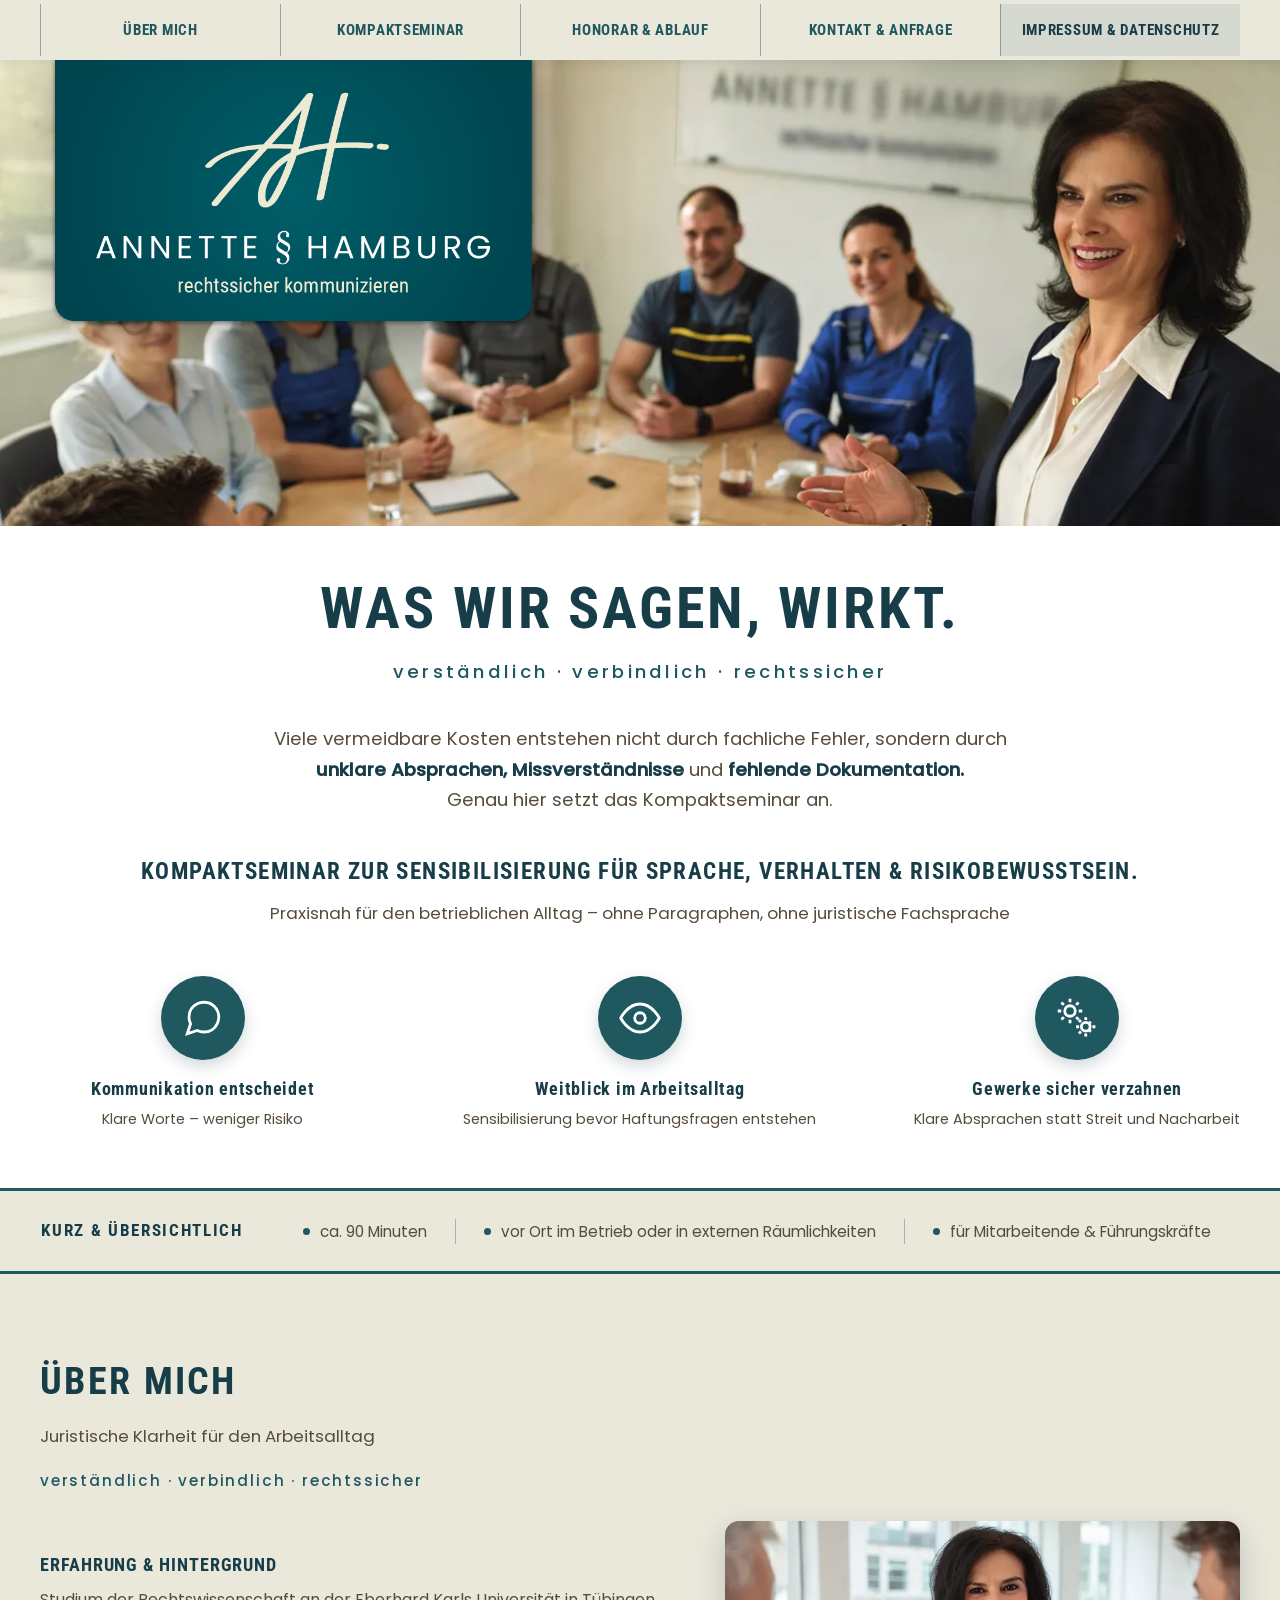
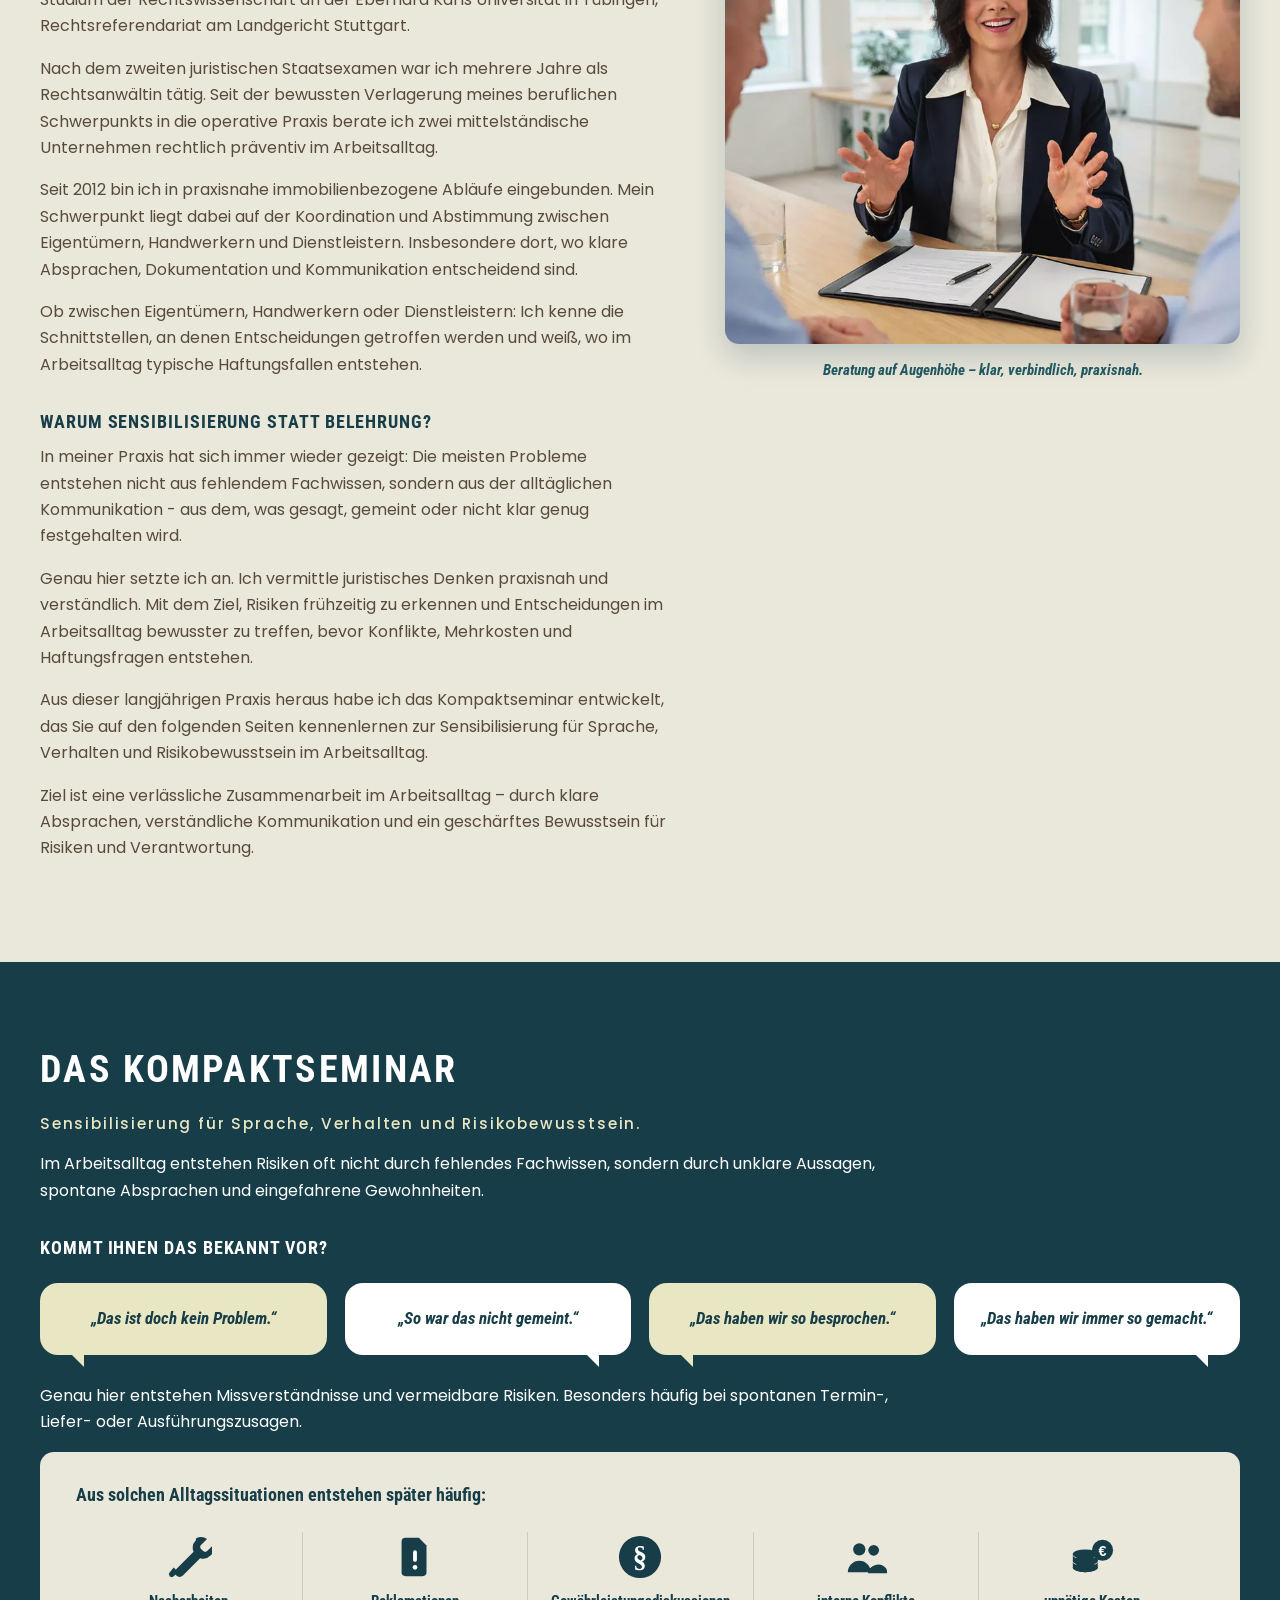
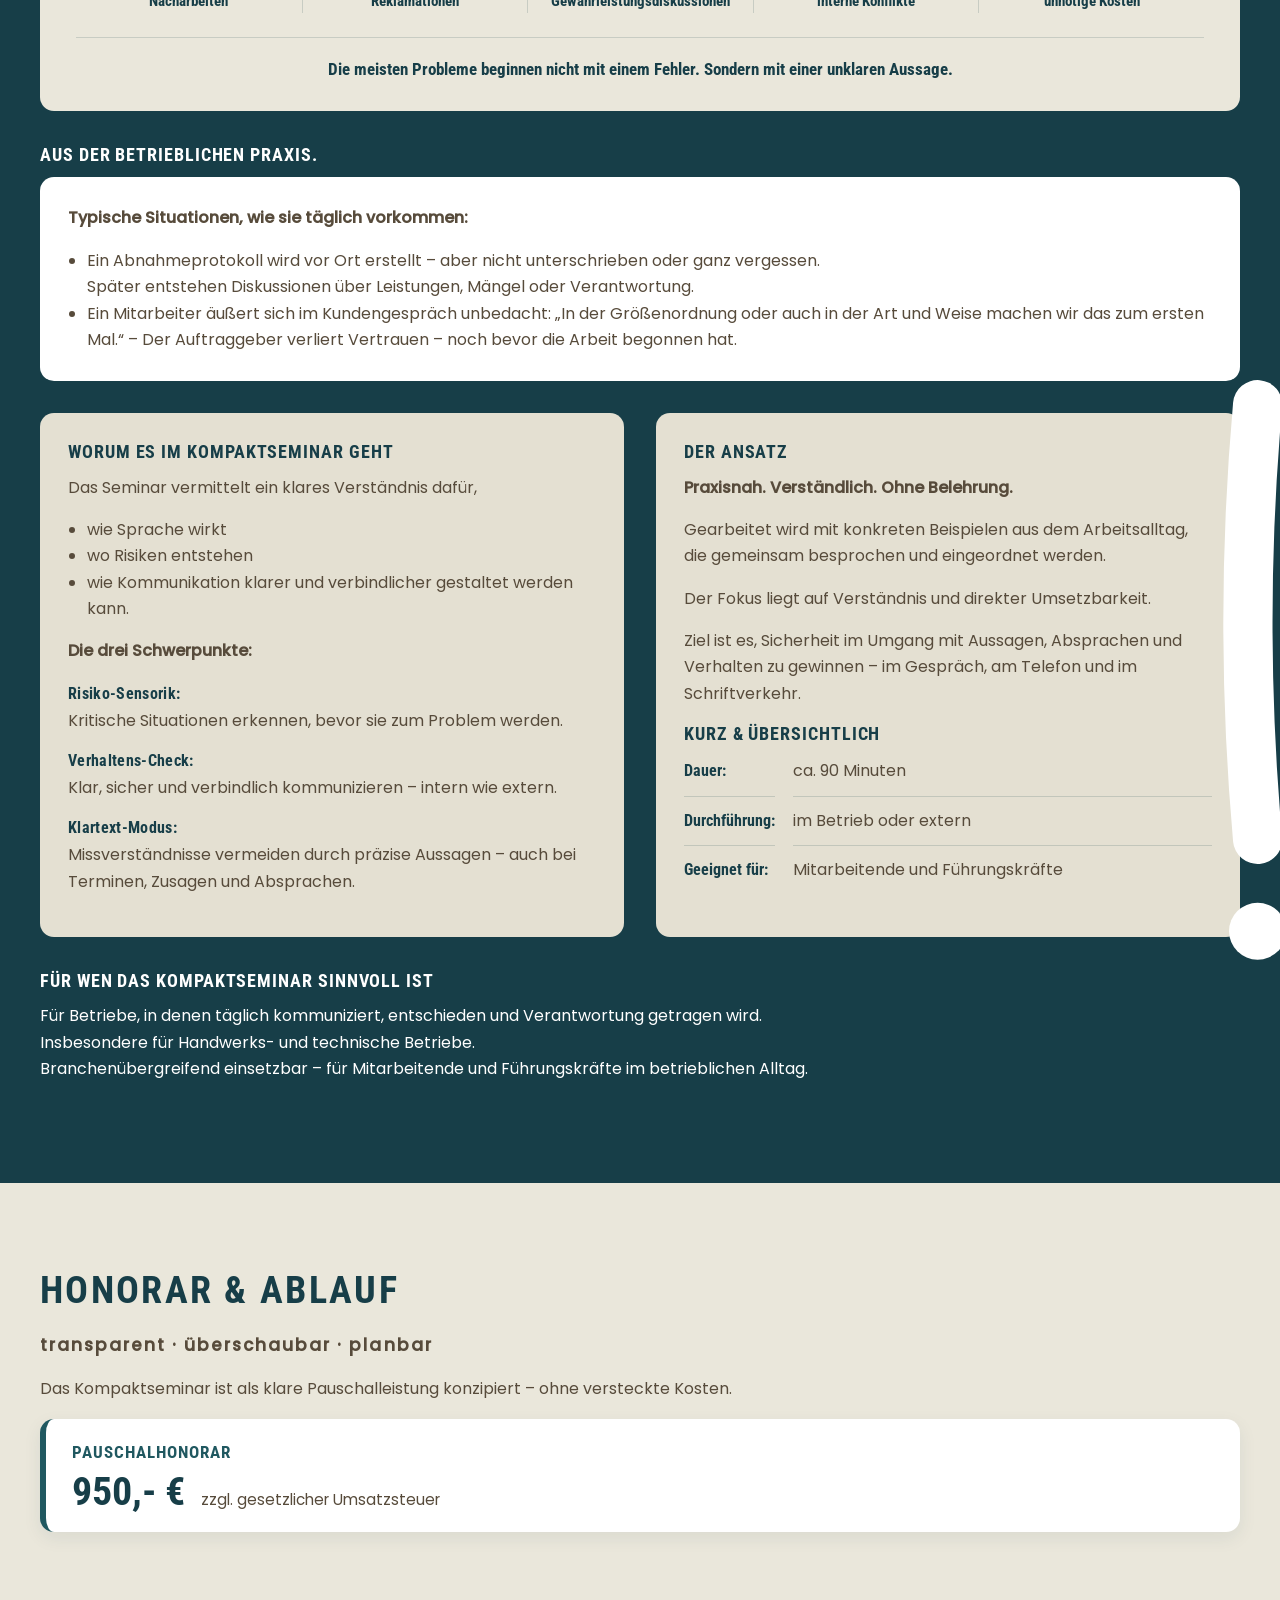
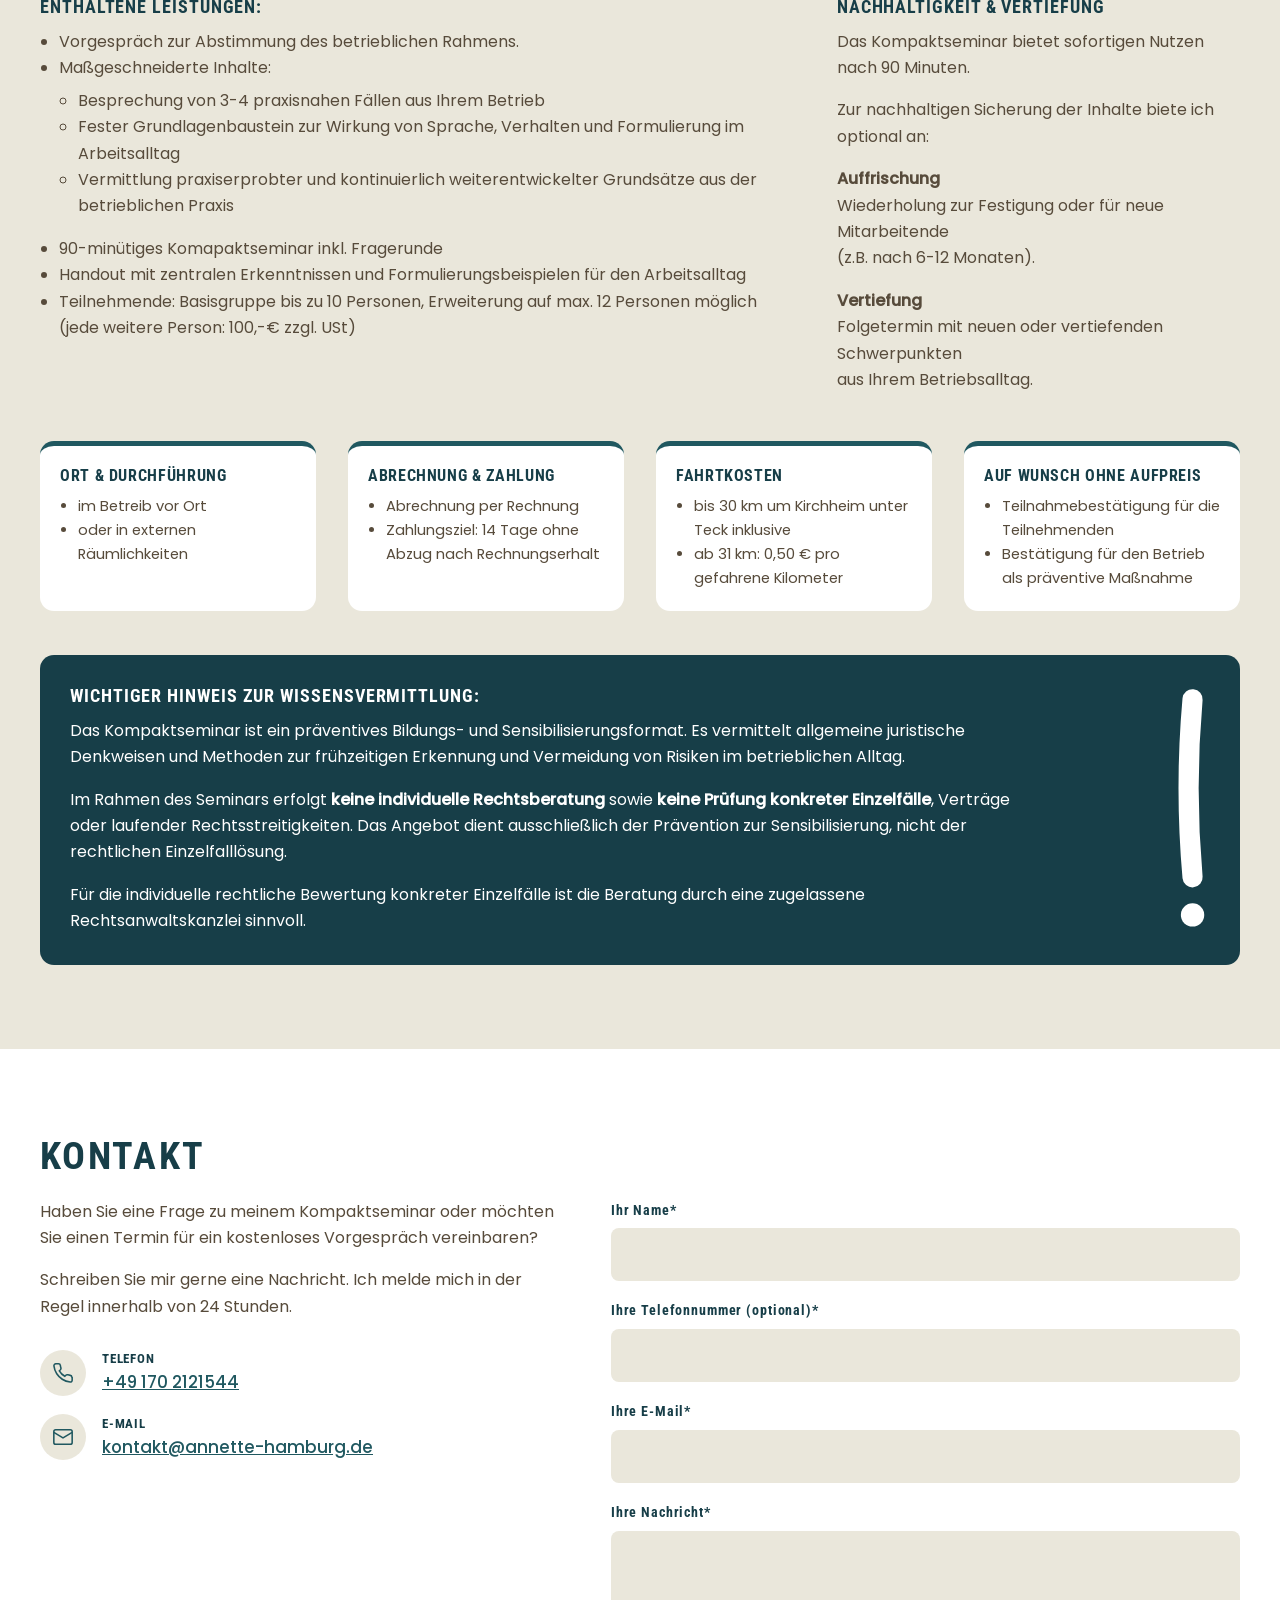
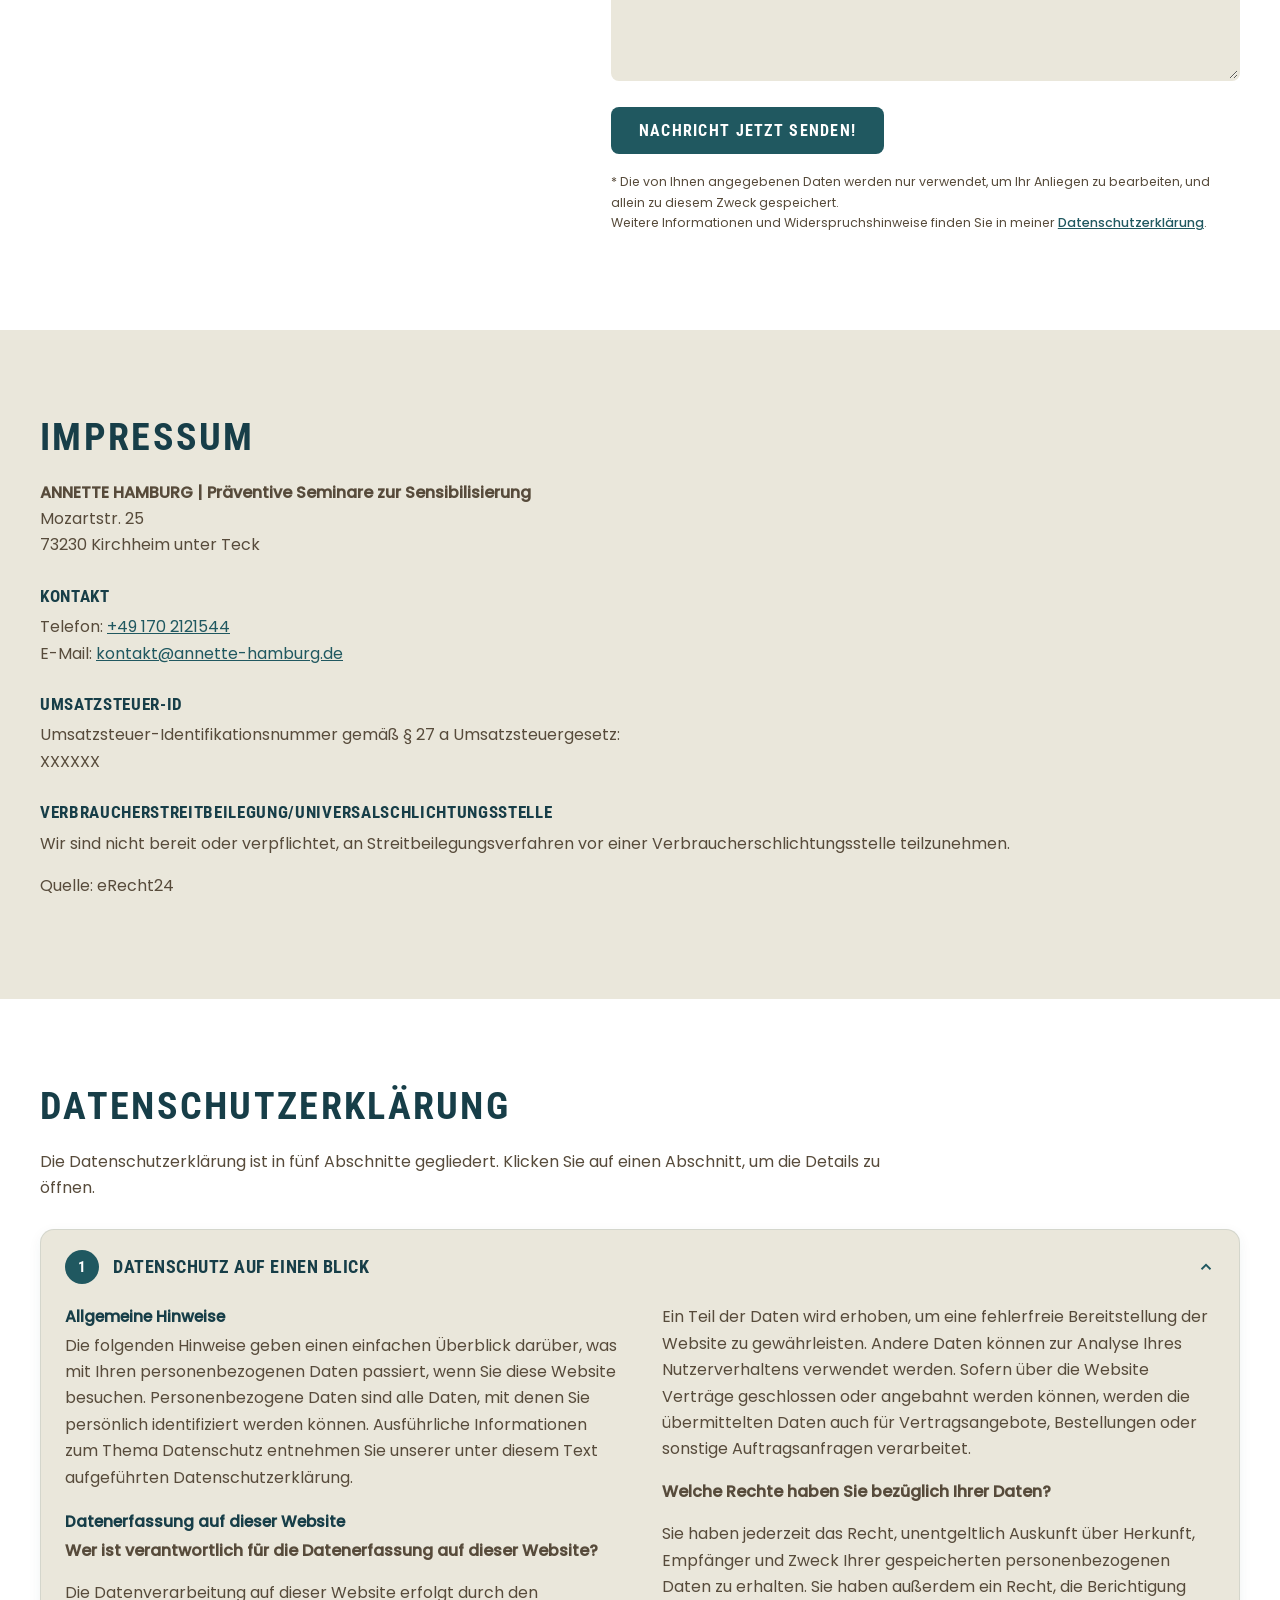
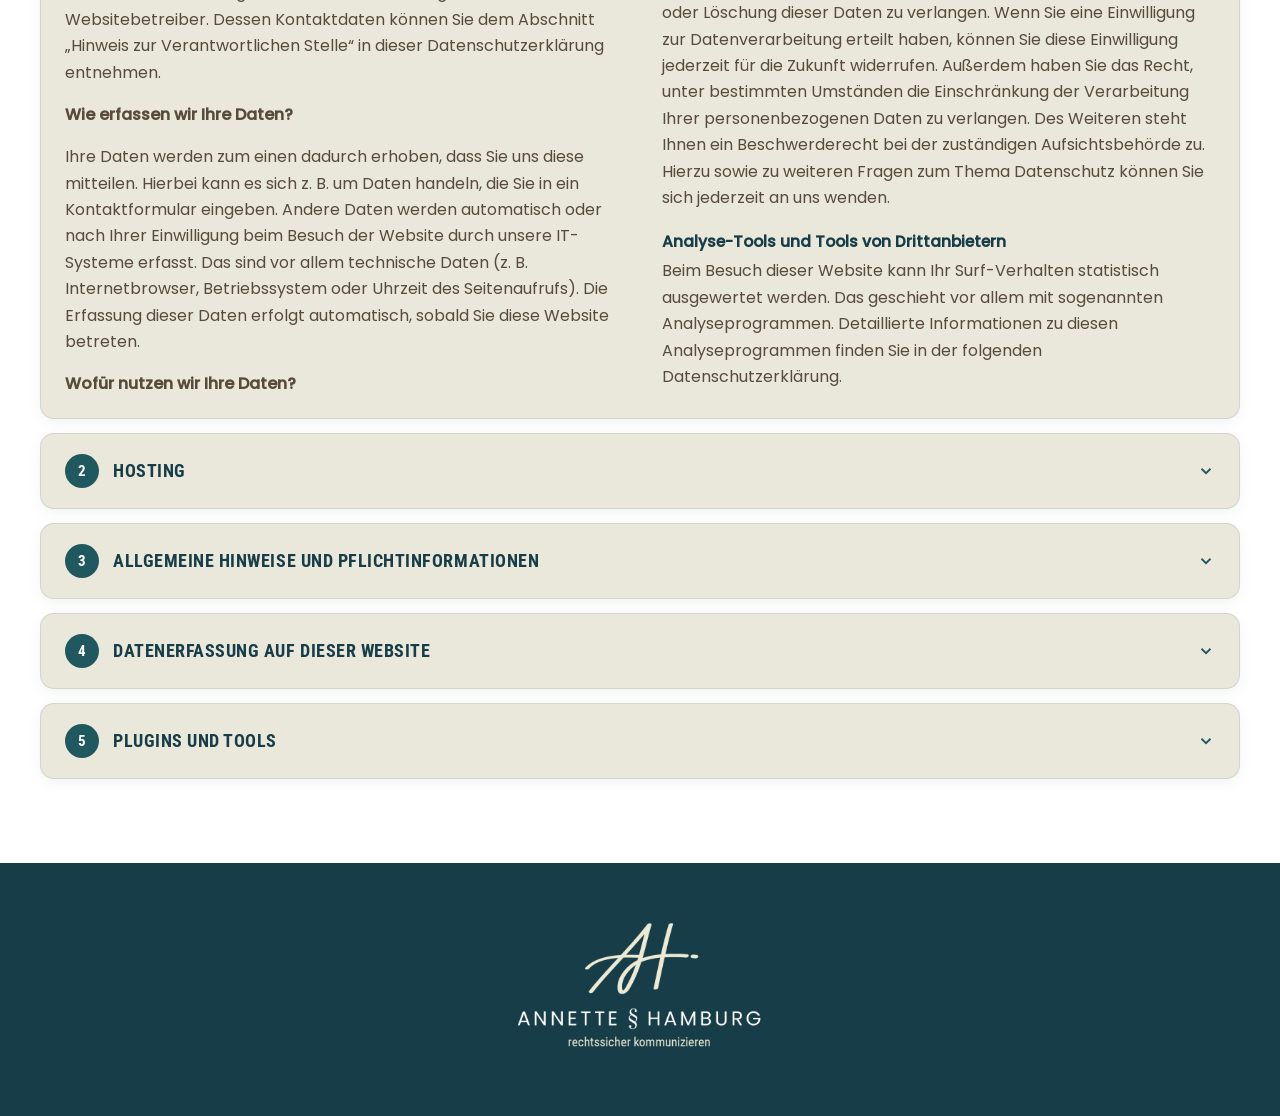
==== index.html @ 1577dfbc "Add files via upload" ====
<!DOCTYPE html>
<html lang="de">
<head>
  <meta charset="UTF-8">
  <meta name="viewport" content="width=device-width, initial-scale=1.0">

  <!-- ==========================================================
       Domain: kanonisch OHNE www -> https://annette-hamburg.de
       Hosting: GitHub Pages (Custom Domain). GitHub Pages leitet www
       automatisch auf die Hauptdomain um und erzwingt HTTPS.
       ========================================================== -->

  <title>ANNETTE § HAMBURG – Kompaktseminar für rechtssichere Kommunikation</title>
  <meta name="description" content="Praxisnahes 90-Minuten-Kompaktseminar zur Sensibilisierung für Sprache, Verhalten & Risikobewusstsein – für Handwerks- und technische Betriebe. Klar, verständlich, ohne Paragraphen. Jetzt kostenloses Vorgespräch anfragen.">
  <meta name="author" content="Annette Hamburg">
  <meta name="robots" content="index, follow, max-image-preview:large, max-snippet:-1, max-video-preview:-1">
  <link rel="canonical" href="https://annette-hamburg.de/">

  <!-- Sprache/Region -->
  <link rel="alternate" hreflang="de-DE" href="https://annette-hamburg.de/">
  <link rel="alternate" hreflang="x-default" href="https://annette-hamburg.de/">

  <!-- lokale SEO (Kirchheim unter Teck) -->
  <meta name="geo.region" content="DE-BW">
  <meta name="geo.placename" content="Kirchheim unter Teck">
  <meta name="geo.position" content="48.6486;9.4531">
  <meta name="ICBM" content="48.6486, 9.4531">

  <!-- Darstellung -->
  <meta name="theme-color" content="#173E48">
  <meta name="color-scheme" content="light">

  <!-- Open Graph (Facebook, LinkedIn, WhatsApp …) -->
  <meta property="og:type" content="website">
  <meta property="og:locale" content="de_DE">
  <meta property="og:site_name" content="ANNETTE § HAMBURG">
  <meta property="og:title" content="ANNETTE § HAMBURG – Kompaktseminar für rechtssichere Kommunikation">
  <meta property="og:description" content="Praxisnahes 90-Minuten-Kompaktseminar zur Sensibilisierung für Sprache, Verhalten & Risikobewusstsein – für Handwerks- und technische Betriebe.">
  <meta property="og:url" content="https://annette-hamburg.de/">
  <meta property="og:image" content="https://annette-hamburg.de/assets/og-image.png">
  <meta property="og:image:width" content="1200">
  <meta property="og:image:height" content="630">
  <meta property="og:image:alt" content="ANNETTE § HAMBURG – rechtssicher kommunizieren">

  <!-- Twitter/X Card -->
  <meta name="twitter:card" content="summary_large_image">
  <meta name="twitter:title" content="ANNETTE § HAMBURG – Kompaktseminar für rechtssichere Kommunikation">
  <meta name="twitter:description" content="Praxisnahes 90-Minuten-Kompaktseminar zur Sensibilisierung für Sprache, Verhalten & Risikobewusstsein – für Handwerks- und technische Betriebe.">
  <meta name="twitter:image" content="https://annette-hamburg.de/assets/og-image.png">

  <!-- Favicons / App-Icons -->
  <link rel="icon" href="assets/favicon.ico" sizes="any">
  <link rel="icon" type="image/png" sizes="32x32" href="assets/favicon-32.png">
  <link rel="icon" type="image/png" sizes="16x16" href="assets/favicon-16.png">
  <link rel="apple-touch-icon" sizes="180x180" href="assets/apple-touch-icon.png">
  <link rel="manifest" href="site.webmanifest">

  <!-- LCP-Bilder früh laden (Hero-Foto responsiv + Logo) -->
  <link rel="preload" as="image" imagesrcset="assets/header-team-768.webp 768w, assets/header-team-1300.webp 1300w, assets/header-team-1920.webp 1920w" imagesizes="100vw" fetchpriority="high">
  <link rel="preload" as="image" href="assets/Logo_Header_420x230.png">

  <link rel="stylesheet" href="styles.css">
  <!-- markiert JS-Verfügbarkeit früh, damit Scroll-Reveal ohne Flackern startet -->
  <script>document.documentElement.classList.add('js');</script>
</head>
<body id="top">

  <!-- Lese-Fortschrittsbalken (füllt sich beim Scrollen) -->
  <div class="scroll-progress" aria-hidden="true"><span id="progressBar"></span></div>

  <!-- ============================================================
       Header / Navigation
       ============================================================ -->
  <header class="site-header">
    <div class="wrap site-header__bar">
      <!-- Auf Mobil zusätzlich der Marken-Schriftzug links (die große Logo-Karte
           im Hero scrollt weg); Desktop zeigt nur die Menüpunkte (wie in der PDF). -->
      <a class="site-header__brand" href="#top" aria-label="ANNETTE § HAMBURG – zum Seitenanfang">ANNETTE&nbsp;§&nbsp;HAMBURG</a>
      <button class="nav-toggle" aria-expanded="false" aria-controls="nav" aria-label="Menü öffnen">
        <span class="nav-toggle__bar"></span>
        <span class="nav-toggle__bar"></span>
        <span class="nav-toggle__bar"></span>
      </button>

      <nav class="nav" id="nav" aria-label="Hauptnavigation">
        <ul class="nav__list">
          <li class="nav__item"><a class="nav__link" href="#ueber-mich">Über mich</a></li>
          <li class="nav__item"><a class="nav__link" href="#kompaktseminar">Kompakt&shy;seminar</a></li>
          <li class="nav__item"><a class="nav__link" href="#honorar-ablauf">Honorar &amp; Ablauf</a></li>
          <li class="nav__item"><a class="nav__link" href="#kontakt">Kontakt &amp; Anfrage</a></li>
          <li class="nav__item"><a class="nav__link" href="#impressum">Impressum &amp; Datenschutz</a></li>
        </ul>
      </nav>
    </div>
  </header>

  <main>

    <!-- ============================================================
         1. Hero
         ============================================================ -->
    <section class="hero">
      <div class="hero__media">
        <picture>
          <source type="image/webp"
                  srcset="assets/header-team-768.webp 768w, assets/header-team-1300.webp 1300w, assets/header-team-1920.webp 1920w"
                  sizes="100vw">
          <img src="assets/header-team-color.png"
               alt="Annette Hamburg im Seminar mit einem Team aus Handwerkern und Mitarbeitenden am Besprechungstisch"
               width="2795" height="1016" fetchpriority="high" decoding="async">
        </picture>
        <a class="hero-logo" href="#top" aria-label="ANNETTE § HAMBURG – rechtssicher kommunizieren – zum Seitenanfang">
          <img src="assets/Logo_Header_420x230.png" alt="ANNETTE § HAMBURG – rechtssicher kommunizieren"
               width="840" height="460" fetchpriority="high">
        </a>
      </div>

      <div class="wrap hero__intro">
        <h1 class="hero__title">WAS WIR SAGEN, WIRKT.</h1>
        <p class="hero__tagline tagline tagline--light">verständlich · verbindlich · rechtssicher</p>
        <p class="hero__lead">Viele vermeidbare Kosten entstehen nicht durch fachliche Fehler, sondern durch <strong>unklare Absprachen, Missverständnisse</strong> und <strong>fehlende Dokumentation.</strong><br>Genau hier setzt das Kompaktseminar an.</p>
        <p class="hero__sub">Kompaktseminar zur Sensibilisierung für Sprache, Verhalten &amp; Risikobewusstsein.</p>
        <p class="hero__sub2">Praxisnah für den betrieblichen Alltag – ohne Paragraphen, ohne juristische Fachsprache</p>
      </div>

      <div class="wrap badges">
        <div class="badge">
          <div class="badge__icon" aria-hidden="true">
            <!-- Icon: Sprechblase -->
            <svg viewBox="0 0 24 24"><path d="M21 11.5a8.38 8.38 0 0 1-.9 3.8 8.5 8.5 0 0 1-7.6 4.7 8.38 8.38 0 0 1-3.8-.9L3 21l1.9-5.7a8.38 8.38 0 0 1-.9-3.8 8.5 8.5 0 0 1 4.7-7.6 8.38 8.38 0 0 1 3.8-.9h.5a8.48 8.48 0 0 1 8 8v.5z"/></svg>
          </div>
          <p class="badge__title">Kommunikation entscheidet</p>
          <p class="badge__text">Klare Worte – weniger Risiko</p>
        </div>
        <div class="badge">
          <div class="badge__icon" aria-hidden="true">
            <!-- Icon: Auge / Weitblick -->
            <svg viewBox="0 0 24 24"><path d="M1 12s4-8 11-8 11 8 11 8-4 8-11 8-11-8-11-8z"/><circle cx="12" cy="12" r="3"/></svg>
          </div>
          <p class="badge__title">Weitblick im Arbeitsalltag</p>
          <p class="badge__text">Sensibilisierung bevor Haftungsfragen entstehen</p>
        </div>
        <div class="badge">
          <div class="badge__icon" aria-hidden="true">
            <!-- Icon: Zahnräder / Gewerke verzahnen -->
            <svg viewBox="0 0 24 24"><circle cx="8" cy="8" r="3"/><path d="M8 1v2M8 13v2M1 8h2M13 8h2M3.1 3.1l1.4 1.4M11.5 11.5l1.4 1.4M3.1 12.9l1.4-1.4M11.5 4.5l1.4-1.4"/><circle cx="17" cy="17" r="2.5"/><path d="M17 11.5v1.7M17 20.8v1.7M11.5 17h1.7M20.8 17h1.7M13.1 13.1l1.2 1.2M18.7 18.7l1.2 1.2M13.1 20.9l1.2-1.2M18.7 15.3l1.2-1.2"/></svg>
          </div>
          <p class="badge__title">Gewerke sicher verzahnen</p>
          <p class="badge__text">Klare Absprachen statt Streit und Nacharbeit</p>
        </div>
      </div>
    </section>

    <!-- Kurz-&-übersichtlich-Leiste -->
    <aside class="quickfacts" aria-label="Kurz und übersichtlich">
      <div class="wrap quickfacts__inner">
        <span class="quickfacts__label">Kurz &amp; übersichtlich</span>
        <ul class="quickfacts__list">
          <li>ca. 90 Minuten</li>
          <li>vor Ort im Betrieb oder in externen Räumlichkeiten</li>
          <li>für Mitarbeitende &amp; Führungskräfte</li>
        </ul>
      </div>
    </aside>

    <!-- ============================================================
         2. Über mich
         ============================================================ -->
    <section class="sec about" id="ueber-mich">
      <div class="wrap">
        <h2 class="sec-title">Über mich</h2>
        <p class="about__intro">Juristische Klarheit für den Arbeitsalltag</p>
        <p class="tagline">verständlich · verbindlich · rechtssicher</p>

        <div class="about__grid">
          <div class="about__text">
            <h3 class="subhead">Erfahrung &amp; Hintergrund</h3>
            <p>Studium der Rechtswissenschaft an der Eberhard Karls Universität in Tübingen, Rechtsreferendariat am Landgericht Stuttgart.</p>
            <p>Nach dem zweiten juristischen Staatsexamen war ich mehrere Jahre als Rechtsanwältin tätig. Seit der bewussten Verlagerung meines beruflichen Schwerpunkts in die operative Praxis berate ich zwei mittelständische Unternehmen rechtlich präventiv im Arbeitsalltag.</p>
            <p>Seit 2012 bin ich in praxisnahe immobilienbezogene Abläufe eingebunden. Mein Schwerpunkt liegt dabei auf der Koordination und Abstimmung zwischen Eigentümern, Handwerkern und Dienstleistern. Insbesondere dort, wo klare Absprachen, Dokumentation und Kommunikation entscheidend sind.</p>
            <p>Ob zwischen Eigentümern, Handwerkern oder Dienstleistern: Ich kenne die Schnittstellen, an denen Entscheidungen getroffen werden und weiß, wo im Arbeitsalltag typische Haftungsfallen entstehen.</p>

            <h3 class="subhead">Warum Sensibilisierung statt Belehrung?</h3>
            <p>In meiner Praxis hat sich immer wieder gezeigt: Die meisten Probleme entstehen nicht aus fehlendem Fachwissen, sondern aus der alltäglichen Kommunikation - aus dem, was gesagt, gemeint oder nicht klar genug festgehalten wird.</p>
            <p>Genau hier setzte ich an. Ich vermittle juristisches Denken praxisnah und verständlich. Mit dem Ziel, Risiken frühzeitig zu erkennen und Entscheidungen im Arbeitsalltag bewusster zu treffen, bevor Konflikte, Mehrkosten und Haftungsfragen entstehen.</p>
            <p>Aus dieser langjährigen Praxis heraus habe ich das Kompaktseminar entwickelt, das Sie auf den folgenden Seiten kennenlernen zur Sensibilisierung für Sprache, Verhalten und Risikobewusstsein im Arbeitsalltag.</p>
            <p>Ziel ist eine verlässliche Zusammenarbeit im Arbeitsalltag – durch klare Absprachen, verständliche Kommunikation und ein geschärftes Bewusstsein für Risiken und Verantwortung.</p>
          </div>

          <div class="about__media reveal">
            <div class="media-zoom">
              <picture>
                <source type="image/webp"
                        srcset="assets/foto-beratung-500.webp 500w, assets/foto-beratung-800.webp 800w, assets/foto-beratung-1000.webp 1000w"
                        sizes="(min-width: 900px) 40vw, 100vw">
                <img src="assets/foto-beratung-color.png"
                     alt="Annette Hamburg im Beratungsgespräch mit zwei Männern am Tisch"
                     width="2048" height="1684" loading="lazy" decoding="async">
              </picture>
            </div>
            <p class="about__caption">Beratung auf Augenhöhe – klar, verbindlich, praxisnah.</p>
          </div>
        </div>
      </div>
    </section>

    <!-- ============================================================
         3. Das Kompaktseminar
         ============================================================ -->
    <section class="sec seminar" id="kompaktseminar">
      <div class="wrap">
        <h2 class="sec-title sec-title--light">Das Kompaktseminar</h2>
        <p class="tagline tagline--light">Sensibilisierung für Sprache, Verhalten und Risikobewusstsein.</p>

        <p class="seminar__intro">Im Arbeitsalltag entstehen Risiken oft nicht durch fehlendes Fachwissen, sondern durch unklare Aussagen, spontane Absprachen und eingefahrene Gewohnheiten.</p>

        <h3 class="subhead subhead--light">Kommt Ihnen das bekannt vor?</h3>
        <div class="bubbles">
          <p class="bubble">„Das ist doch kein Problem.“</p>
          <p class="bubble">„So war das nicht gemeint.“</p>
          <p class="bubble">„Das haben wir so besprochen.“</p>
          <p class="bubble">„Das haben wir immer so gemacht.“</p>
        </div>
        <p class="seminar__conclusion">Genau hier entstehen Missverständnisse und vermeidbare Risiken. Besonders häufig bei spontanen Termin-, Liefer- oder Ausführungszusagen.</p>

        <!-- Risiko-Box: was aus solchen Alltagssituationen häufig entsteht -->
        <div class="riskbox reveal">
          <p class="riskbox__title">Aus solchen Alltagssituationen entstehen später häufig:</p>
          <ul class="riskbox__items">
            <li class="riskbox__item">
              <span class="riskbox__icon" aria-hidden="true">
                <svg viewBox="0 0 24 24" fill="currentColor"><path d="M15.6 3.3a5.5 5.5 0 0 0-1.2 6l-9 9a2.4 2.4 0 1 0 3.4 3.4l9-9a5.5 5.5 0 0 0 6.8-6.9l-3 3a1.6 1.6 0 0 1-2.3 0l-.9-.9a1.6 1.6 0 0 1 0-2.3l3-3a5.5 5.5 0 0 0-5.8-.3z"/><path d="M4 17.5 2 20a1.4 1.4 0 0 0 2 2l2.5-2z"/></svg>
              </span>
              <span class="riskbox__label">Nacharbeiten</span>
            </li>
            <li class="riskbox__item">
              <span class="riskbox__icon" aria-hidden="true">
                <svg viewBox="0 0 24 24" fill="currentColor"><path d="M7 2h7l4 4v14a2 2 0 0 1-2 2H7a2 2 0 0 1-2-2V4a2 2 0 0 1 2-2z"/><rect x="11" y="8.5" width="2" height="6" rx="1" fill="#fff"/><circle cx="12" cy="17.4" r="1.2" fill="#fff"/></svg>
              </span>
              <span class="riskbox__label">Reklamationen</span>
            </li>
            <li class="riskbox__item">
              <span class="riskbox__icon" aria-hidden="true">
                <svg viewBox="0 0 24 24"><circle cx="12" cy="12" r="11" fill="currentColor"/><text x="12" y="17.4" text-anchor="middle" font-family="Georgia, 'Times New Roman', serif" font-size="15" font-weight="700" fill="#fff">§</text></svg>
              </span>
              <span class="riskbox__label">Gewährleistungs&shy;diskussionen</span>
            </li>
            <li class="riskbox__item">
              <span class="riskbox__icon" aria-hidden="true">
                <svg viewBox="0 0 24 24" fill="currentColor"><circle cx="8.5" cy="8" r="3.2"/><path d="M2.5 20a6 6 0 0 1 12 0z"/><circle cx="16" cy="8.5" r="2.8"/><path d="M13 20.5a5.4 5.4 0 0 1 9.5-2.6A5.4 5.4 0 0 1 23 20.5z"/></svg>
              </span>
              <span class="riskbox__label">interne Konflikte</span>
            </li>
            <li class="riskbox__item">
              <span class="riskbox__icon" aria-hidden="true">
                <svg viewBox="0 0 24 24"><g fill="currentColor"><ellipse cx="8.5" cy="17.5" rx="6.5" ry="2.4"/><path d="M2 17.5v-3c0 1.3 2.9 2.4 6.5 2.4S15 15.8 15 14.5v3c0 1.3-2.9 2.4-6.5 2.4S2 18.8 2 17.5z"/><ellipse cx="8.5" cy="14" rx="6.5" ry="2.4"/><path d="M2 14v-3c0 1.3 2.9 2.4 6.5 2.4S15 12.3 15 11v3c0 1.3-2.9 2.4-6.5 2.4S2 15.3 2 14z"/><ellipse cx="8.5" cy="10.5" rx="6.5" ry="2.4"/></g><circle cx="17.5" cy="8.5" r="5.5" fill="currentColor"/><text x="17.5" y="11.4" text-anchor="middle" font-family="Arial, sans-serif" font-size="7.5" font-weight="700" fill="#fff">€</text></svg>
              </span>
              <span class="riskbox__label">unnötige Kosten</span>
            </li>
          </ul>
          <p class="riskbox__foot">Die meisten Probleme beginnen nicht mit einem Fehler. Sondern mit einer unklaren Aussage.</p>
        </div>

        <!-- Aus der betrieblichen Praxis — weiße Karte -->
        <div class="seminar__praxis">
          <h3 class="subhead subhead--light">Aus der betrieblichen Praxis.</h3>
          <div class="card card--white">
            <p><strong>Typische Situationen, wie sie täglich vorkommen:</strong></p>
            <ul>
              <li>Ein Abnahmeprotokoll wird vor Ort erstellt – aber nicht unterschrieben oder ganz vergessen.<br>
                  Später entstehen Diskussionen über Leistungen, Mängel oder Verantwortung.</li>
              <li>Ein Mitarbeiter äußert sich im Kundengespräch unbedacht: „In der Größenordnung oder auch in der Art und Weise machen wir das zum ersten Mal.“ – Der Auftraggeber verliert Vertrauen – noch bevor die Arbeit begonnen hat.</li>
            </ul>
          </div>
        </div>

        <!-- Worum es geht / Der Ansatz — zwei beige Karten mit „!"-Akzent -->
        <div class="seminar__cards">
          <img class="mark-excl" src="assets/mark-excl.svg" alt="" role="presentation" width="80" height="430" loading="lazy">

          <div class="card card--beige">
            <h3 class="subhead">Worum es im Kompaktseminar geht</h3>
            <p>Das Seminar vermittelt ein klares Verständnis dafür,</p>
            <ul>
              <li>wie Sprache wirkt</li>
              <li>wo Risiken entstehen</li>
              <li>wie Kommunikation klarer und verbindlicher gestaltet werden kann.</li>
            </ul>
            <p><strong>Die drei Schwerpunkte:</strong></p>
            <ul class="focus">
              <li><strong>Risiko-Sensorik:</strong><br>Kritische Situationen erkennen, bevor sie zum Problem werden.</li>
              <li><strong>Verhaltens-Check:</strong><br>Klar, sicher und verbindlich kommunizieren – intern wie extern.</li>
              <li><strong>Klartext-Modus:</strong><br>Missverständnisse vermeiden durch präzise Aussagen – auch bei Terminen, Zusagen und Absprachen.</li>
            </ul>
          </div>

          <div class="card card--beige">
            <h3 class="subhead">Der Ansatz</h3>
            <p><strong>Praxisnah. Verständlich. Ohne Belehrung.</strong></p>
            <p>Gearbeitet wird mit konkreten Beispielen aus dem Arbeitsalltag, die gemeinsam besprochen und eingeordnet werden.</p>
            <p>Der Fokus liegt auf Verständnis und direkter Umsetzbarkeit.</p>
            <p>Ziel ist es, Sicherheit im Umgang mit Aussagen, Absprachen und Verhalten zu gewinnen – im Gespräch, am Telefon und im Schriftverkehr.</p>

            <h3 class="subhead">Kurz &amp; übersichtlich</h3>
            <dl class="keyfacts">
              <dt>Dauer:</dt><dd class="kf-val">ca. 90 Minuten</dd>
              <dt>Durchführung:</dt><dd class="kf-val">im Betrieb oder extern</dd>
              <dt>Geeignet für:</dt><dd class="kf-val">Mitarbeitende und Führungskräfte</dd>
            </dl>
          </div>
        </div>

        <!-- Für wen (auf Petrol) -->
        <div class="seminar__forwhom">
          <h3 class="subhead subhead--light">Für wen das Kompaktseminar sinnvoll ist</h3>
          <p>Für Betriebe, in denen täglich kommuniziert, entschieden und Verantwortung getragen wird.<br>
             Insbesondere für Handwerks- und technische Betriebe.<br>
             Branchenübergreifend einsetzbar – für Mitarbeitende und Führungskräfte im betrieblichen Alltag.</p>
        </div>
      </div>
    </section>

    <!-- ============================================================
         4. Honorar & Ablauf
         ============================================================ -->
    <section class="sec pricing" id="honorar-ablauf">
      <div class="wrap">
        <h2 class="sec-title">Honorar &amp; Ablauf</h2>
        <p class="tagline tagline--strong">transparent · überschaubar · planbar</p>

        <p class="pricing__intro">Das Kompaktseminar ist als klare Pauschalleistung konzipiert – ohne versteckte Kosten.</p>
        <p class="pricing__price"><span class="pricing__price-label">Pauschalhonorar</span><span class="pricing__price-value">950,-&nbsp;€</span><span class="pricing__price-note">zzgl. gesetzlicher Umsatzsteuer</span></p>

        <div class="pricing__grid">
          <div>
            <h3 class="subhead">Enthaltene Leistungen:</h3>
            <ul>
              <li>Vorgespräch zur Abstimmung des betrieblichen Rahmens.</li>
              <li>Maßgeschneiderte Inhalte:
                <ul>
                  <li>Besprechung von 3-4 praxisnahen Fällen aus Ihrem Betrieb</li>
                  <li>Fester Grundlagenbaustein zur Wirkung von Sprache, Verhalten und Formulierung im Arbeitsalltag</li>
                  <li>Vermittlung praxiserprobter und kontinuierlich weiterentwickelter Grundsätze aus der betrieblichen Praxis</li>
                </ul>
              </li>
              <li>90-minütiges Komapaktseminar inkl. Fragerunde</li>
              <li>Handout mit zentralen Erkenntnissen und Formulierungsbeispielen für den Arbeitsalltag</li>
              <li>Teilnehmende: Basisgruppe bis zu 10 Personen, Erweiterung auf max. 12 Personen möglich (jede weitere Person: 100,-€ zzgl. USt)</li>
            </ul>
          </div>

          <div>
            <h3 class="subhead">Nachhaltigkeit &amp; Vertiefung</h3>
            <p>Das Kompaktseminar bietet sofortigen Nutzen nach 90 Minuten.</p>
            <p>Zur nachhaltigen Sicherung der Inhalte biete ich optional an:</p>
            <p><strong>Auffrischung</strong><br>
               Wiederholung zur Festigung oder für neue Mitarbeitende<br>
               (z.B. nach 6-12 Monaten).</p>
            <p><strong>Vertiefung</strong><br>
               Folgetermin mit neuen oder vertiefenden Schwerpunkten<br>
               aus Ihrem Betriebsalltag.</p>
          </div>
        </div>

        <div class="infoboxes">
          <div class="infobox">
            <h3>Ort &amp; Durchführung</h3>
            <ul>
              <li>im Betreib vor Ort</li>
              <li>oder in externen Räumlichkeiten</li>
            </ul>
          </div>
          <div class="infobox">
            <h3>Abrechnung &amp; Zahlung</h3>
            <ul>
              <li>Abrechnung per Rechnung</li>
              <li>Zahlungsziel: 14 Tage ohne Abzug nach Rechnungserhalt</li>
            </ul>
          </div>
          <div class="infobox">
            <h3>Fahrtkosten</h3>
            <ul>
              <li>bis 30 km um Kirchheim unter Teck inklusive</li>
              <li>ab 31 km: 0,50 € pro gefahrene Kilometer</li>
            </ul>
          </div>
          <div class="infobox">
            <h3>Auf Wunsch ohne Aufpreis</h3>
            <ul>
              <li>Teilnahmebestätigung für die Teilnehmenden</li>
              <li>Bestätigung für den Betrieb als präventive Maßnahme</li>
            </ul>
          </div>
        </div>

        <div class="pricing__notice">
          <div class="notice">
            <div class="notice__body">
              <h3 class="subhead">Wichtiger Hinweis zur Wissensvermittlung:</h3>
              <p>Das Kompaktseminar ist ein präventives Bildungs- und Sensibilisierungsformat. Es vermittelt allgemeine juristische Denkweisen und Methoden zur frühzeitigen Erkennung und Vermeidung von Risiken im betrieblichen Alltag.</p>
              <p>Im Rahmen des Seminars erfolgt <strong>keine individuelle Rechtsberatung</strong> sowie <strong>keine Prüfung konkreter Einzelfälle</strong>, Verträge oder laufender Rechtsstreitigkeiten. Das Angebot dient ausschließlich der Prävention zur Sensibilisierung, nicht der rechtlichen Einzelfalllösung.</p>
              <p>Für die individuelle rechtliche Bewertung konkreter Einzelfälle ist die Beratung durch eine zugelassene Rechtsanwaltskanzlei sinnvoll.</p>
            </div>
            <img class="notice__mark" src="assets/mark-excl.svg" alt="" role="presentation" width="80" height="430" loading="lazy">
          </div>
        </div>
      </div>
    </section>

    <!-- ============================================================
         5. Kontakt
         ============================================================ -->
    <section class="sec contact" id="kontakt">
      <div class="wrap">
        <h2 class="sec-title">Kontakt</h2>

        <div class="contact__grid">
          <div class="contact__text">
            <p>Haben Sie eine Frage zu meinem Kompaktseminar oder möchten Sie einen Termin für ein kostenloses Vorgespräch vereinbaren?</p>
            <p>Schreiben Sie mir gerne eine Nachricht. Ich melde mich in der Regel innerhalb von 24&nbsp;Stunden.</p>

            <ul class="contact__details">
              <li>
                <span class="contact__ico" aria-hidden="true">
                  <svg viewBox="0 0 24 24" fill="none" stroke="currentColor" stroke-width="1.7"><path d="M22 16.9v3a2 2 0 0 1-2.2 2 19.8 19.8 0 0 1-8.6-3.1 19.5 19.5 0 0 1-6-6A19.8 19.8 0 0 1 2.1 4.2 2 2 0 0 1 4.1 2h3a2 2 0 0 1 2 1.7c.1.9.3 1.8.6 2.7a2 2 0 0 1-.5 2.1L8 9.6a16 16 0 0 0 6 6l1.1-1.1a2 2 0 0 1 2.1-.5c.9.3 1.8.5 2.7.6a2 2 0 0 1 1.7 2z"/></svg>
                </span>
                <span><span class="contact__lbl">Telefon</span><a href="tel:+491702121544">+49&nbsp;170&nbsp;2121544</a></span>
              </li>
              <li>
                <span class="contact__ico" aria-hidden="true">
                  <svg viewBox="0 0 24 24" fill="none" stroke="currentColor" stroke-width="1.7"><rect x="2" y="4" width="20" height="16" rx="2"/><path d="m22 7-10 6L2 7"/></svg>
                </span>
                <span><span class="contact__lbl">E-Mail</span><a href="mailto:kontakt@annette-hamburg.de">kontakt@annette-hamburg.de</a></span>
              </li>
            </ul>
          </div>

          <!-- Versand über Web3Forms (kostenlos, DSGVO-Hinweis in der Datenschutzerklärung).
               script.js sendet per fetch (kein Neuladen); ohne JS greift der normale POST-Fallback.
               Der access_key darf öffentlich im HTML stehen (so vorgesehen bei Web3Forms).
               Empfänger-Postfach = die bei web3forms.com hinterlegte Adresse. -->
          <form class="form" action="https://api.web3forms.com/submit" method="post" novalidate>
            <input type="hidden" name="access_key" value="709d2fd1-cf25-4cf7-8997-8c855391544d">
            <input type="hidden" name="subject" value="Neue Anfrage über das Kontaktformular – annette-hamburg.de">
            <input type="hidden" name="from_name" value="ANNETTE § HAMBURG – Website">
            <!-- Honeypot von Web3Forms: für Menschen unsichtbar, füllen nur Bots aus -->
            <input type="checkbox" name="botcheck" class="hp-field" tabindex="-1" autocomplete="off" aria-hidden="true">
            <div class="form__field">
              <label class="form__label" for="f-name">Ihr Name*</label>
              <input class="form__input" type="text" id="f-name" name="name" autocomplete="name" required>
              <p class="form__error" id="f-name-error">Bitte geben Sie Ihren Namen ein.</p>
            </div>
            <div class="form__field">
              <label class="form__label" for="f-tel">Ihre Telefonnummer (optional)*</label>
              <input class="form__input" type="tel" id="f-tel" name="telefon" autocomplete="tel">
            </div>
            <div class="form__field">
              <label class="form__label" for="f-email">Ihre E-Mail*</label>
              <input class="form__input" type="email" id="f-email" name="email" autocomplete="email" required>
              <p class="form__error" id="f-email-error">Bitte geben Sie eine gültige E-Mail-Adresse ein.</p>
            </div>
            <div class="form__field">
              <label class="form__label" for="f-msg">Ihre Nachricht*</label>
              <textarea class="form__input" id="f-msg" name="nachricht" required></textarea>
              <p class="form__error" id="f-msg-error">Bitte geben Sie eine Nachricht ein.</p>
            </div>

            <button class="form__submit" type="submit">Nachricht jetzt senden!</button>
            <p class="form__status" role="status" aria-live="polite"></p>

            <p class="form__note">* Die von Ihnen angegebenen Daten werden nur verwendet, um Ihr Anliegen zu bearbeiten, und allein zu diesem Zweck gespeichert.<br>
               Weitere Informationen und Widerspruchshinweise finden Sie in meiner <a href="#datenschutz">Datenschutzerklärung</a>.</p>
          </form>
        </div>
      </div>
    </section>

    <!-- ============================================================
         6. Impressum
         ============================================================ -->
    <section class="sec legal" id="impressum">
      <div class="wrap">
        <h2 class="sec-title">Impressum</h2>

        <p><strong>ANNETTE HAMBURG | Präventive Seminare zur Sensibilisierung</strong><br>
           Mozartstr. 25<br>
           73230 Kirchheim unter Teck</p>

        <h3>Kontakt</h3>
        <p>Telefon: <a href="tel:+491702121544">+49 170 2121544</a><br>
           E-Mail: <a href="mailto:kontakt@annette-hamburg.de">kontakt@annette-hamburg.de</a></p>

        <h3>Umsatzsteuer-ID</h3>
        <p>Umsatzsteuer-Identifikationsnummer gemäß § 27 a Umsatzsteuergesetz:<br>
           XXXXXX</p>

        <h3>Verbraucherstreitbeilegung/Universalschlichtungsstelle</h3>
        <p>Wir sind nicht bereit oder verpflichtet, an Streitbeilegungsverfahren vor einer Verbraucherschlichtungsstelle teilzunehmen.</p>

        <p>Quelle: eRecht24</p>
      </div>
    </section>

    <!-- ============================================================
         7. Datenschutzerklärung
         ============================================================ -->
    <section class="sec legal privacy" id="datenschutz">
      <div class="wrap">
        <h2 class="sec-title">Datenschutzerklärung</h2>
        <p class="privacy__intro">Die Datenschutzerklärung ist in fünf Abschnitte gegliedert. Klicken Sie auf einen Abschnitt, um die Details zu öffnen.</p>

        <div class="privacy__acc">

          <details class="acc" open>
            <summary><span class="acc__num">1</span> Datenschutz auf einen Blick <svg class="acc__chev" width="18" height="18" viewBox="0 0 24 24" fill="none" stroke="currentColor" stroke-width="2.4" aria-hidden="true"><path d="M6 9l6 6 6-6"/></svg></summary>
            <div class="acc__body acc__body--cols">

            <h4>Allgemeine Hinweise</h4>
            <p>Die folgenden Hinweise geben einen einfachen Überblick darüber, was mit Ihren personenbezogenen Daten passiert, wenn Sie diese Website besuchen. Personenbezogene Daten sind alle Daten, mit denen Sie persönlich identifiziert werden können. Ausführliche Informationen zum Thema Datenschutz entnehmen Sie unserer unter diesem Text aufgeführten Datenschutzerklärung.</p>

            <h4>Datenerfassung auf dieser Website</h4>
            <p><strong>Wer ist verantwortlich für die Datenerfassung auf dieser Website?</strong></p>
            <p>Die Datenverarbeitung auf dieser Website erfolgt durch den Websitebetreiber. Dessen Kontaktdaten können Sie dem Abschnitt „Hinweis zur Verantwortlichen Stelle“ in dieser Datenschutzerklärung entnehmen.</p>
            <p><strong>Wie erfassen wir Ihre Daten?</strong></p>
            <p>Ihre Daten werden zum einen dadurch erhoben, dass Sie uns diese mitteilen. Hierbei kann es sich z. B. um Daten handeln, die Sie in ein Kontaktformular eingeben. Andere Daten werden automatisch oder nach Ihrer Einwilligung beim Besuch der Website durch unsere IT-Systeme erfasst. Das sind vor allem technische Daten (z. B. Internetbrowser, Betriebssystem oder Uhrzeit des Seitenaufrufs). Die Erfassung dieser Daten erfolgt automatisch, sobald Sie diese Website betreten.</p>
            <p><strong>Wofür nutzen wir Ihre Daten?</strong></p>
            <p>Ein Teil der Daten wird erhoben, um eine fehlerfreie Bereitstellung der Website zu gewährleisten. Andere Daten können zur Analyse Ihres Nutzerverhaltens verwendet werden. Sofern über die Website Verträge geschlossen oder angebahnt werden können, werden die übermittelten Daten auch für Vertragsangebote, Bestellungen oder sonstige Auftragsanfragen verarbeitet.</p>
            <p><strong>Welche Rechte haben Sie bezüglich Ihrer Daten?</strong></p>
            <p>Sie haben jederzeit das Recht, unentgeltlich Auskunft über Herkunft, Empfänger und Zweck Ihrer gespeicherten personenbezogenen Daten zu erhalten. Sie haben außerdem ein Recht, die Berichtigung oder Löschung dieser Daten zu verlangen. Wenn Sie eine Einwilligung zur Datenverarbeitung erteilt haben, können Sie diese Einwilligung jederzeit für die Zukunft widerrufen. Außerdem haben Sie das Recht, unter bestimmten Umständen die Einschränkung der Verarbeitung Ihrer personenbezogenen Daten zu verlangen. Des Weiteren steht Ihnen ein Beschwerderecht bei der zuständigen Aufsichtsbehörde zu. Hierzu sowie zu weiteren Fragen zum Thema Datenschutz können Sie sich jederzeit an uns wenden.</p>

            <h4>Analyse-Tools und Tools von Drittanbietern</h4>
            <p>Beim Besuch dieser Website kann Ihr Surf-Verhalten statistisch ausgewertet werden. Das geschieht vor allem mit sogenannten Analyseprogrammen. Detaillierte Informationen zu diesen Analyseprogrammen finden Sie in der folgenden Datenschutzerklärung.</p>
            </div>
          </details>

          <details class="acc">
            <summary><span class="acc__num">2</span> Hosting <svg class="acc__chev" width="18" height="18" viewBox="0 0 24 24" fill="none" stroke="currentColor" stroke-width="2.4" aria-hidden="true"><path d="M6 9l6 6 6-6"/></svg></summary>
            <div class="acc__body">
            <p>Wir hosten die Inhalte unserer Website bei folgendem Anbieter:</p>

            <h4>GitHub Pages</h4>
            <p>Anbieter ist die GitHub, Inc., 88 Colin P. Kelly Jr. Street, San Francisco, CA 94107, USA (nachfolgend „GitHub“). Wenn Sie unsere Website besuchen, erfasst GitHub verschiedene Logfiles inklusive Ihrer IP-Adressen.</p>
            <p>Die Übermittlung von Daten in die USA wird auf das EU-US Data Privacy Framework (DPF) gestützt. GitHub bzw. das Mutterunternehmen ist unter dem DPF zertifiziert. Weitere Informationen: <a href="https://www.dataprivacyframework.gov/" target="_blank" rel="noopener">https://www.dataprivacyframework.gov/</a>.</p>
            <p>Weitere Informationen entnehmen Sie der Datenschutzerklärung von GitHub: <a href="https://docs.github.com/de/site-policy/privacy-policies/github-general-privacy-statement" target="_blank" rel="noopener">https://docs.github.com/de/site-policy/privacy-policies/github-general-privacy-statement</a>.</p>
            <p>Die Verwendung von GitHub Pages erfolgt auf Grundlage von Art. 6 Abs. 1 lit. f DSGVO. Wir haben ein berechtigtes Interesse an einer möglichst zuverlässigen Darstellung unserer Website. Sofern eine entsprechende Einwilligung abgefragt wurde, erfolgt die Verarbeitung ausschließlich auf Grundlage von Art. 6 Abs. 1 lit. a DSGVO und § 25 Abs. 1 TDDDG, soweit die Einwilligung die Speicherung von Cookies oder den Zugriff auf Informationen im Endgerät des Nutzers (z. B. Device-Fingerprinting) im Sinne des TDDDG umfasst. Die Einwilligung ist jederzeit widerrufbar.</p>
            </div>
          </details>

          <details class="acc">
            <summary><span class="acc__num">3</span> Allgemeine Hinweise und Pflichtinformationen <svg class="acc__chev" width="18" height="18" viewBox="0 0 24 24" fill="none" stroke="currentColor" stroke-width="2.4" aria-hidden="true"><path d="M6 9l6 6 6-6"/></svg></summary>
            <div class="acc__body acc__body--cols">

            <h4>Datenschutz</h4>
            <p>Die Betreiber dieser Seiten nehmen den Schutz Ihrer persönlichen Daten sehr ernst. Wir behandeln Ihre personenbezogenen Daten vertraulich und entsprechend den gesetzlichen Datenschutzvorschriften sowie dieser Datenschutzerklärung. Wenn Sie diese Website benutzen, werden verschiedene personenbezogene Daten erhoben. Personenbezogene Daten sind Daten, mit denen Sie persönlich identifiziert werden können. Die vorliegende Datenschutzerklärung erläutert, welche Daten wir erheben und wofür wir sie nutzen. Sie erläutert auch, wie und zu welchem Zweck das geschieht.</p>
            <p>Wir weisen darauf hin, dass die Datenübertragung im Internet (z. B. bei der Kommunikation per E-Mail) Sicherheitslücken aufweisen kann. Ein lückenloser Schutz der Daten vor dem Zugriff durch Dritte ist nicht möglich.</p>

            <h4>Hinweis zur verantwortlichen Stelle</h4>
            <p>Die verantwortliche Stelle für die Datenverarbeitung auf dieser Website ist:</p>
            <p>ANNETTE HAMBURG<br>
               Mozartstr. 25<br>
               73230 Kirchheim unter Teck</p>
            <p>Telefon: +491702121544<br>
               E-Mail: kontakt@annette-hamburg.de</p>
            <p>Verantwortliche Stelle ist die natürliche oder juristische Person, die allein oder gemeinsam mit anderen über die Zwecke und Mittel der Verarbeitung von personenbezogenen Daten (z. B. Namen, E-Mail-Adressen o. Ä.) entscheidet.</p>

            <h4>Speicherdauer</h4>
            <p>Soweit innerhalb dieser Datenschutzerklärung keine speziellere Speicherdauer genannt wurde, verbleiben Ihre personenbezogenen Daten bei uns, bis der Zweck für die Datenverarbeitung entfällt. Wenn Sie ein berechtigtes Löschersuchen geltend machen oder eine Einwilligung zur Datenverarbeitung widerrufen, werden Ihre Daten gelöscht, sofern wir keine anderen rechtlich zulässigen Gründe für die Speicherung Ihrer personenbezogenen Daten haben (z. B. steuer- oder handelsrechtliche Aufbewahrungsfristen); im letztgenannten Fall erfolgt die Löschung nach Fortfall dieser Gründe.</p>

            <h4>Allgemeine Hinweise zu den Rechtsgrundlagen der Datenverarbeitung auf dieser Website</h4>
            <p>Sofern Sie in die Datenverarbeitung eingewilligt haben, verarbeiten wir Ihre personenbezogenen Daten auf Grundlage von Art. 6 Abs. 1 lit. a DSGVO bzw. Art. 9 Abs. 2 lit. a DSGVO, sofern besondere Datenkategorien nach Art. 9 Abs. 1 DSGVO verarbeitet werden. Im Falle einer ausdrücklichen Einwilligung in die Übertragung personenbezogener Daten in Drittstaaten erfolgt die Datenverarbeitung außerdem auf Grundlage von Art. 49 Abs. 1 lit. a DSGVO. Sofern Sie in die Speicherung von Cookies oder in den Zugriff auf Informationen in Ihr Endgerät (z. B. via Device-Fingerprinting) eingewilligt haben, erfolgt die Datenverarbeitung zusätzlich auf Grundlage von § 25 Abs. 1 TDDDG. Die Einwilligung ist jederzeit widerrufbar. Sind Ihre Daten zur Vertragserfüllung oder zur Durchführung vorvertraglicher Maßnahmen erforderlich, verarbeiten wir Ihre Daten auf Grundlage des Art. 6 Abs. 1 lit. b DSGVO. Des Weiteren verarbeiten wir Ihre Daten, sofern diese zur Erfüllung einer rechtlichen Verpflichtung erforderlich sind auf Grundlage von Art. 6 Abs. 1 lit. c DSGVO.</p>
            <p>Die Datenverarbeitung kann ferner auf Grundlage unseres berechtigten Interesses nach Art. 6 Abs. 1 lit. f DSGVO erfolgen. Über die jeweils im Einzelfall einschlägigen Rechtsgrundlagen wird in den folgenden Absätzen dieser Datenschutzerklärung informiert.</p>

            <h4>Empfänger von personenbezogenen Daten</h4>
            <p>Im Rahmen unserer Geschäftstätigkeit arbeiten wir mit verschiedenen externen Stellen zusammen. Dabei ist teilweise auch eine Übermittlung von personenbezogenen Daten an diese externen Stellen erforderlich. Wir geben personenbezogene Daten nur dann an externe Stellen weiter, wenn dies im Rahmen einer Vertragserfüllung erforderlich ist, wenn wir gesetzlich hierzu verpflichtet sind (z. B. Weitergabe von Daten an Steuerbehörden), wenn wir ein berechtigtes Interesse nach Art. 6 Abs. 1 lit. f DSGVO an der Weitergabe haben oder wenn eine sonstige Rechtsgrundlage die Datenweitergabe erlaubt. Beim Einsatz von Auftragsverarbeitern geben wir personenbezogene Daten unserer Kunden nur auf Grundlage eines gültigen Vertrags über Auftragsverarbeitung weiter. Im Falle einer gemeinsamen Verarbeitung wird ein Vertrag über gemeinsame Verarbeitung geschlossen.</p>

            <h4>Widerruf Ihrer Einwilligung zur Datenverarbeitung</h4>
            <p>Viele Datenverarbeitungsvorgänge sind nur mit Ihrer ausdrücklichen Einwilligung möglich. Sie können eine bereits erteilte Einwilligung jederzeit widerrufen. Die Rechtmäßigkeit der bis zum Widerruf erfolgten Datenverarbeitung bleibt vom Widerruf unberührt.</p>

            <h4>Widerspruchsrecht gegen die Datenerhebung in besonderen Fällen sowie gegen Direktwerbung (Art. 21 DSGVO)</h4>
            <p>WENN DIE DATENVERARBEITUNG AUF GRUNDLAGE VON ART. 6 ABS. 1 LIT. E ODER F DSGVO ERFOLGT, HABEN SIE JEDERZEIT DAS RECHT, AUS GRÜNDEN, DIE SICH AUS IHRER BESONDEREN SITUATION ERGEBEN, GEGEN DIE VERARBEITUNG IHRER PERSONENBEZOGENEN DATEN WIDERSPRUCH EINZULEGEN; DIES GILT AUCH FÜR EIN AUF DIESE BESTIMMUNGEN GESTÜTZTES PROFILING. DIE JEWEILIGE RECHTSGRUNDLAGE, AUF DENEN EINE VERARBEITUNG BERUHT, ENTNEHMEN SIE DIESER DATENSCHUTZERKLÄRUNG. WENN SIE WIDERSPRUCH EINLEGEN, WERDEN WIR IHRE BETROFFENEN PERSONENBEZOGENEN DATEN NICHT MEHR VERARBEITEN, ES SEI DENN, WIR KÖNNEN ZWINGENDE SCHUTZWÜRDIGE GRÜNDE FÜR DIE VERARBEITUNG NACHWEISEN, DIE IHRE INTERESSEN, RECHTE UND FREIHEITEN ÜBERWIEGEN ODER DIE VERARBEITUNG DIENT DER GELTENDMACHUNG, AUSÜBUNG ODER VERTEIDIGUNG VON RECHTSANSPRÜCHEN (WIDERSPRUCH NACH ART. 21 ABS. 1 DSGVO). WERDEN IHRE PERSONENBEZOGENEN DATEN VERARBEITET, UM DIREKTWERBUNG ZU BETREIBEN, SO HABEN SIE DAS RECHT, JEDERZEIT WIDERSPRUCH GEGEN DIE VERARBEITUNG SIE BETREFFENDER PERSONENBEZOGENER DATEN ZUM ZWECKE DERARTIGER WERBUNG EINZULEGEN; DIES GILT AUCH FÜR DAS PROFILING, SOWEIT ES MIT SOLCHER DIREKTWERBUNG IN VERBINDUNG STEHT. WENN SIE WIDERSPRECHEN, WERDEN IHRE PERSONENBEZOGENEN DATEN ANSCHLIESSEND NICHT MEHR ZUM ZWECKE DER DIREKTWERBUNG VERWENDET (WIDERSPRUCH NACH ART. 21 ABS. 2 DSGVO).</p>

            <h4>Beschwerderecht bei der zuständigen Aufsichtsbehörde</h4>
            <p>Im Falle von Verstößen gegen die DSGVO steht den Betroffenen ein Beschwerderecht bei einer Aufsichtsbehörde, insbesondere in dem Mitgliedstaat ihres gewöhnlichen Aufenthalts, ihres Arbeitsplatzes oder des Orts des mutmaßlichen Verstoßes zu. Das Beschwerderecht besteht unbeschadet anderweitiger verwaltungsrechtlicher oder gerichtlicher Rechtsbehelfe.</p>

            <h4>Recht auf Datenübertragbarkeit</h4>
            <p>Sie haben das Recht, Daten, die wir auf Grundlage Ihrer Einwilligung oder in Erfüllung eines Vertrags automatisiert verarbeiten, an sich oder an einen Dritten in einem gängigen, maschinenlesbaren Format aushändigen zu lassen. Sofern Sie die direkte Übertragung der Daten an einen anderen Verantwortlichen verlangen, erfolgt dies nur, soweit es technisch machbar ist.</p>

            <h4>Auskunft, Berichtigung und Löschung</h4>
            <p>Sie haben im Rahmen der geltenden gesetzlichen Bestimmungen jederzeit das Recht auf unentgeltliche Auskunft über Ihre gespeicherten personenbezogenen Daten, deren Herkunft und Empfänger und den Zweck der Datenverarbeitung und ggf. ein Recht auf Berichtigung oder Löschung dieser Daten. Hierzu sowie zu weiteren Fragen zum Thema personenbezogene Daten können Sie sich jederzeit an uns wenden.</p>

            <h4>Recht auf Einschränkung der Verarbeitung</h4>
            <p>Sie haben das Recht, die Einschränkung der Verarbeitung Ihrer personenbezogenen Daten zu verlangen. Hierzu können Sie sich jederzeit an uns wenden. Das Recht auf Einschränkung der Verarbeitung besteht in folgenden Fällen:</p>
            <ul>
              <li>Wenn Sie die Richtigkeit Ihrer bei uns gespeicherten personenbezogenen Daten bestreiten, benötigen wir in der Regel Zeit, um dies zu überprüfen. Für die Dauer der Prüfung haben Sie das Recht, die Einschränkung der Verarbeitung Ihrer personenbezogenen Daten zu verlangen.</li>
              <li>Wenn die Verarbeitung Ihrer personenbezogenen Daten unrechtmäßig geschah/geschieht, können Sie statt der Löschung die Einschränkung der Datenverarbeitung verlangen.</li>
              <li>Wenn wir Ihre personenbezogenen Daten nicht mehr benötigen, Sie sie jedoch zur Ausübung, Verteidigung oder Geltendmachung von Rechtsansprüchen benötigen, haben Sie das Recht, statt der Löschung die Einschränkung der Verarbeitung Ihrer personenbezogenen Daten zu verlangen.</li>
              <li>Wenn Sie einen Widerspruch nach Art. 21 Abs. 1 DSGVO eingelegt haben, muss eine Abwägung zwischen Ihren und unseren Interessen vorgenommen werden. Solange noch nicht feststeht, wessen Interessen überwiegen, haben Sie das Recht, die Einschränkung der Verarbeitung Ihrer personenbezogenen Daten zu verlangen.</li>
            </ul>
            <p>Wenn Sie die Verarbeitung Ihrer personenbezogenen Daten eingeschränkt haben, dürfen diese Daten – von ihrer Speicherung abgesehen – nur mit Ihrer Einwilligung oder zur Geltendmachung, Ausübung oder Verteidigung von Rechtsansprüchen oder zum Schutz der Rechte einer anderen natürlichen oder juristischen Person oder aus Gründen eines wichtigen öffentlichen Interesses der Europäischen Union oder eines Mitgliedstaats verarbeitet werden.</p>

            <h4>SSL- bzw. TLS-Verschlüsselung</h4>
            <p>Diese Seite nutzt aus Sicherheitsgründen und zum Schutz der Übertragung vertraulicher Inhalte, wie zum Beispiel Bestellungen oder Anfragen, die Sie an uns als Seitenbetreiber senden, eine SSL- bzw. TLS-Verschlüsselung. Eine verschlüsselte Verbindung erkennen Sie daran, dass die Adresszeile des Browsers von „http://“ auf „https://“ wechselt und an dem Schloss-Symbol in Ihrer Browserzeile. Wenn die SSL- bzw. TLS-Verschlüsselung aktiviert ist, können die Daten, die Sie an uns übermitteln, nicht von Dritten mitgelesen werden.</p>

            <h4>Widerspruch gegen Werbe-E-Mails</h4>
            <p>Der Nutzung von im Rahmen der Impressumspflicht veröffentlichten Kontaktdaten zur Übersendung von nicht ausdrücklich angeforderter Werbung und Informationsmaterialien wird hiermit widersprochen. Die Betreiber der Seiten behalten sich ausdrücklich rechtliche Schritte im Falle der unverlangten Zusendung von Werbeinformationen, etwa durch Spam-E-Mails, vor.</p>
            </div>
          </details>

          <details class="acc">
            <summary><span class="acc__num">4</span> Datenerfassung auf dieser Website <svg class="acc__chev" width="18" height="18" viewBox="0 0 24 24" fill="none" stroke="currentColor" stroke-width="2.4" aria-hidden="true"><path d="M6 9l6 6 6-6"/></svg></summary>
            <div class="acc__body acc__body--cols">

            <h4>Cookies</h4>
            <p>Unsere Internetseiten verwenden so genannte „Cookies“. Cookies sind kleine Datenpakete und richten auf Ihrem Endgerät keinen Schaden an. Sie werden entweder vorübergehend für die Dauer einer Sitzung (Session-Cookies) oder dauerhaft (permanente Cookies) auf Ihrem Endgerät gespeichert. Session-Cookies werden nach Ende Ihres Besuchs automatisch gelöscht. Permanente Cookies bleiben auf Ihrem Endgerät gespeichert, bis Sie diese selbst löschen oder eine automatische Löschung durch Ihren Webbrowser erfolgt.</p>
            <p>Cookies können von uns (First-Party-Cookies) oder von Drittunternehmen stammen (sog. Third-Party-Cookies). Third-Party-Cookies ermöglichen die Einbindung bestimmter Dienstleistungen von Drittunternehmen innerhalb von Webseiten (z. B. Cookies zur Abwicklung von Zahlungsdienstleistungen). Cookies haben verschiedene Funktionen. Zahlreiche Cookies sind technisch notwendig, da bestimmte Webseitenfunktionen ohne diese nicht funktionieren würden (z. B. die Warenkorbfunktion oder die Anzeige von Videos). Andere Cookies können zur Auswertung des Nutzerverhaltens oder zu Werbezwecken verwendet werden.</p>
            <p>Cookies, die zur Durchführung des elektronischen Kommunikationsvorgangs, zur Bereitstellung bestimmter, von Ihnen erwünschter Funktionen (z. B. für die Warenkorbfunktion) oder zur Optimierung der Website (z. B. Cookies zur Messung des Webpublikums) erforderlich sind (notwendige Cookies), werden auf Grundlage von Art. 6 Abs. 1 lit. f DSGVO gespeichert, sofern keine andere Rechtsgrundlage angegeben wird. Der Websitebetreiber hat ein berechtigtes Interesse an der Speicherung von notwendigen Cookies zur technisch fehlerfreien und optimierten Bereitstellung seiner Dienste. Sofern eine Einwilligung zur Speicherung von Cookies und vergleichbaren Wiedererkennungstechnologien abgefragt wurde, erfolgt die Verarbeitung ausschließlich auf Grundlage dieser Einwilligung (Art. 6 Abs. 1 lit. a DSGVO und § 25 Abs. 1 TDDDG); die Einwilligung ist jederzeit widerrufbar.</p>
            <p>Sie können Ihren Browser so einstellen, dass Sie über das Setzen von Cookies informiert werden und Cookies nur im Einzelfall erlauben, die Annahme von Cookies für bestimmte Fälle oder generell ausschließen sowie das automatische Löschen der Cookies beim Schließen des Browsers aktivieren. Bei der Deaktivierung von Cookies kann die Funktionalität dieser Website eingeschränkt sein.</p>
            <p>Welche Cookies und Dienste auf dieser Website eingesetzt werden, können Sie dieser Datenschutzerklärung entnehmen.</p>

            <h4>Server-Log-Dateien</h4>
            <p>Der Provider der Seiten erhebt und speichert automatisch Informationen in so genannten Server-Log-Dateien, die Ihr Browser automatisch an uns übermittelt. Dies sind:</p>
            <ul>
              <li>Browsertyp und Browserversion</li>
              <li>verwendetes Betriebssystem</li>
              <li>Referrer URL</li>
              <li>Hostname des zugreifenden Rechners</li>
              <li>Uhrzeit der Serveranfrage</li>
              <li>IP-Adresse</li>
            </ul>
            <p>Eine Zusammenführung dieser Daten mit anderen Datenquellen wird nicht vorgenommen. Die Erfassung dieser Daten erfolgt auf Grundlage von Art. 6 Abs. 1 lit. f DSGVO. Der Websitebetreiber hat ein berechtigtes Interesse an der technisch fehlerfreien Darstellung und der Optimierung seiner Website – hierzu müssen die Server-Log-Files erfasst werden.</p>

            <h4>Kontaktformular</h4>
            <p>Wenn Sie uns per Kontaktformular Anfragen zukommen lassen, werden Ihre Angaben aus dem Anfrageformular inklusive der von Ihnen dort angegebenen Kontaktdaten zwecks Bearbeitung der Anfrage und für den Fall von Anschlussfragen bei uns gespeichert. Diese Daten geben wir nicht ohne Ihre Einwilligung weiter. Die Verarbeitung dieser Daten erfolgt auf Grundlage von Art. 6 Abs. 1 lit. b DSGVO, sofern Ihre Anfrage mit der Erfüllung eines Vertrags zusammenhängt oder zur Durchführung vorvertraglicher Maßnahmen erforderlich ist. In allen übrigen Fällen beruht die Verarbeitung auf unserem berechtigten Interesse an der effektiven Bearbeitung der an uns gerichteten Anfragen (Art. 6 Abs. 1 lit. f DSGVO) oder auf Ihrer Einwilligung (Art. 6 Abs. 1 lit. a DSGVO) sofern diese abgefragt wurde; die Einwilligung ist jederzeit widerrufbar.</p>
            <p>Die von Ihnen im Kontaktformular eingegebenen Daten verbleiben bei uns, bis Sie uns zur Löschung auffordern, Ihre Einwilligung zur Speicherung widerrufen oder der Zweck für die Datenspeicherung entfällt (z. B. nach abgeschlossener Bearbeitung Ihrer Anfrage). Zwingende gesetzliche Bestimmungen – insbesondere Aufbewahrungsfristen – bleiben unberührt.</p>

            <h4>Formularversand über Web3Forms</h4>
            <p>Für die technische Zustellung der über das Kontaktformular gesendeten Nachrichten nutzen wir den Dienst Web3Forms. Anbieter ist Web3Forms. Wenn Sie das Formular absenden, werden die von Ihnen eingegebenen Daten (insbesondere Name, E-Mail-Adresse, Telefonnummer und Ihre Nachricht) an Web3Forms übermittelt, damit uns Ihre Anfrage per E-Mail zugestellt werden kann. Web3Forms verarbeitet diese Daten ausschließlich zum Zweck der Weiterleitung.</p>
            <p>Die Verwendung von Web3Forms erfolgt auf Grundlage unseres berechtigten Interesses an einer effektiven und technisch zuverlässigen Bearbeitung der an uns gerichteten Anfragen (Art. 6 Abs. 1 lit. f DSGVO). Sofern eine entsprechende Einwilligung abgefragt wurde, erfolgt die Verarbeitung ausschließlich auf Grundlage von Art. 6 Abs. 1 lit. a DSGVO; die Einwilligung ist jederzeit widerrufbar.</p>
            <p>Weitere Informationen finden Sie in der Datenschutzerklärung von Web3Forms: <a href="https://web3forms.com/privacy" target="_blank" rel="noopener">https://web3forms.com/privacy</a>.</p>

            <h4>Anfrage per E-Mail, Telefon oder Telefax</h4>
            <p>Wenn Sie uns per E-Mail, Telefon oder Telefax kontaktieren, wird Ihre Anfrage inklusive aller daraus hervorgehenden personenbezogenen Daten (Name, Anfrage) zum Zwecke der Bearbeitung Ihres Anliegens bei uns gespeichert und verarbeitet. Diese Daten geben wir nicht ohne Ihre Einwilligung weiter. Die Verarbeitung dieser Daten erfolgt auf Grundlage von Art. 6 Abs. 1 lit. b DSGVO, sofern Ihre Anfrage mit der Erfüllung eines Vertrags zusammenhängt oder zur Durchführung vorvertraglicher Maßnahmen erforderlich ist. In allen übrigen Fällen beruht die Verarbeitung auf unserem berechtigten Interesse an der effektiven Bearbeitung der an uns gerichteten Anfragen (Art. 6 Abs. 1 lit. f DSGVO) oder auf Ihrer Einwilligung (Art. 6 Abs. 1 lit. a DSGVO) sofern diese abgefragt wurde; die Einwilligung ist jederzeit widerrufbar.</p>
            <p>Die von Ihnen an uns per Kontaktanfragen übersandten Daten verbleiben bei uns, bis Sie uns zur Löschung auffordern, Ihre Einwilligung zur Speicherung widerrufen oder der Zweck für die Datenspeicherung entfällt (z. B. nach abgeschlossener Bearbeitung Ihres Anliegens). Zwingende gesetzliche Bestimmungen – insbesondere gesetzliche Aufbewahrungsfristen – bleiben unberührt.</p>
            </div>
          </details>

          <details class="acc">
            <summary><span class="acc__num">5</span> Plugins und Tools <svg class="acc__chev" width="18" height="18" viewBox="0 0 24 24" fill="none" stroke="currentColor" stroke-width="2.4" aria-hidden="true"><path d="M6 9l6 6 6-6"/></svg></summary>
            <div class="acc__body">

            <h4>Google Fonts (lokales Hosting)</h4>
            <p>Diese Seite nutzt zur einheitlichen Darstellung von Schriftarten so genannte Google Fonts, die von Google bereitgestellt werden. Die Google Fonts sind lokal installiert. Eine Verbindung zu Servern von Google findet dabei nicht statt.</p>
            <p>Weitere Informationen zu Google Fonts finden Sie unter <a href="https://developers.google.com/fonts/faq" target="_blank" rel="noopener">https://developers.google.com/fonts/faq</a> und in der Datenschutzerklärung von Google: <a href="https://policies.google.com/privacy?hl=de" target="_blank" rel="noopener">https://policies.google.com/privacy?hl=de</a>.</p>
            <p>Quelle: <a href="https://www.e-recht24.de" target="_blank" rel="noopener">https://www.e-recht24.de</a></p>
            </div>
          </details>

        </div>
      </div>
    </section>

  </main>

  <!-- ============================================================
       Footer
       ============================================================ -->
  <footer class="site-footer">
    <div class="wrap">
      <a class="footer-logo" href="#top" aria-label="ANNETTE § HAMBURG – rechtssicher kommunizieren – zum Seitenanfang">
        <img src="assets/Logo_Header_420x230_transp.png" alt="ANNETTE § HAMBURG – rechtssicher kommunizieren" width="840" height="460">
      </a>
    </div>
  </footer>

  <!-- Strukturierte Daten (SEO/GEO) -->
  <script type="application/ld+json">
{
  "@context": "https://schema.org",
  "@graph": [
    {
      "@type": "WebSite",
      "@id": "https://annette-hamburg.de/#website",
      "url": "https://annette-hamburg.de/",
      "name": "ANNETTE § HAMBURG",
      "inLanguage": "de-DE",
      "publisher": {
        "@id": "https://annette-hamburg.de/#business"
      }
    },
    {
      "@type": "WebPage",
      "@id": "https://annette-hamburg.de/#webpage",
      "url": "https://annette-hamburg.de/",
      "name": "ANNETTE § HAMBURG – Kompaktseminar für rechtssichere Kommunikation",
      "description": "Praxisnahes 90-Minuten-Kompaktseminar zur Sensibilisierung für Sprache, Verhalten und Risikobewusstsein für Handwerks- und technische Betriebe.",
      "inLanguage": "de-DE",
      "isPartOf": {
        "@id": "https://annette-hamburg.de/#website"
      },
      "about": {
        "@id": "https://annette-hamburg.de/#business"
      },
      "primaryImageOfPage": "https://annette-hamburg.de/assets/og-image.png"
    },
    {
      "@type": "ProfessionalService",
      "@id": "https://annette-hamburg.de/#business",
      "name": "ANNETTE § HAMBURG",
      "legalName": "Annette Hamburg – Präventive Seminare zur Sensibilisierung",
      "slogan": "rechtssicher kommunizieren",
      "description": "Präventive Kompaktseminare zur Sensibilisierung für Sprache, Verhalten und Risikobewusstsein im betrieblichen Alltag – praxisnah, verständlich, ohne juristische Fachsprache.",
      "url": "https://annette-hamburg.de/",
      "image": "https://annette-hamburg.de/assets/og-image.png",
      "logo": "https://annette-hamburg.de/assets/icon-512.png",
      "telephone": "+49 170 2121544",
      "email": "kontakt@annette-hamburg.de",
      "priceRange": "€€",
      "currenciesAccepted": "EUR",
      "address": {
        "@type": "PostalAddress",
        "streetAddress": "Mozartstr. 25",
        "postalCode": "73230",
        "addressLocality": "Kirchheim unter Teck",
        "addressRegion": "Baden-Württemberg",
        "addressCountry": "DE"
      },
      "geo": {
        "@type": "GeoCoordinates",
        "latitude": 48.6486,
        "longitude": 9.4531
      },
      "areaServed": [
        {
          "@type": "Country",
          "name": "Deutschland"
        },
        {
          "@type": "AdministrativeArea",
          "name": "Baden-Württemberg"
        }
      ],
      "founder": {
        "@id": "https://annette-hamburg.de/#annette"
      },
      "knowsAbout": [
        "Rechtssichere Kommunikation",
        "Risikoprävention im Betrieb",
        "Haftungsvermeidung",
        "Arbeitsalltag im Handwerk"
      ]
    },
    {
      "@type": "Person",
      "@id": "https://annette-hamburg.de/#annette",
      "name": "Annette Hamburg",
      "jobTitle": "Volljuristin & Seminarleiterin",
      "description": "Volljuristin (zweites juristisches Staatsexamen), ehemalige Rechtsanwältin, seit Jahren rechtlich präventiv in der betrieblichen Praxis tätig.",
      "alumniOf": {
        "@type": "CollegeOrUniversity",
        "name": "Eberhard Karls Universität Tübingen"
      },
      "worksFor": {
        "@id": "https://annette-hamburg.de/#business"
      },
      "knowsAbout": [
        "Rechtssichere Kommunikation",
        "Risikobewusstsein im Arbeitsalltag",
        "Haftungsfallen im Handwerk",
        "Präventive Rechtsberatung"
      ]
    },
    {
      "@type": [
        "Service",
        "Course"
      ],
      "@id": "https://annette-hamburg.de/#seminar",
      "name": "Kompaktseminar zur Sensibilisierung für Sprache, Verhalten & Risikobewusstsein",
      "serviceType": "Präventives Bildungs- und Sensibilisierungsseminar",
      "description": "90-minütiges Kompaktseminar mit 3–4 praxisnahen Fällen aus Ihrem Betrieb, festem Grundlagenbaustein und Handout. Für Basisgruppen bis zu 10 (erweiterbar auf max. 12) Teilnehmende. Durchführung im Betrieb oder extern.",
      "provider": {
        "@id": "https://annette-hamburg.de/#business"
      },
      "audience": {
        "@type": "BusinessAudience",
        "name": "Handwerks- und technische Betriebe – Mitarbeitende und Führungskräfte"
      },
      "areaServed": {
        "@type": "Country",
        "name": "Deutschland"
      },
      "timeRequired": "PT90M",
      "offers": {
        "@type": "Offer",
        "price": "950",
        "priceCurrency": "EUR",
        "description": "Pauschalhonorar zzgl. gesetzlicher Umsatzsteuer. Basisgruppe bis zu 10 Personen; jede weitere Person 100 € zzgl. USt (max. 12).",
        "availability": "https://schema.org/InStock",
        "url": "https://annette-hamburg.de/#kontakt",
        "priceValidUntil": "2026-12-31"
      }
    }
  ]
}
  </script>

  <!-- Zurück-nach-oben-Button (erscheint beim Scrollen) -->
  <button class="to-top" id="toTop" type="button" aria-label="Zum Seitenanfang">
    <svg viewBox="0 0 24 24" fill="none" stroke="currentColor" stroke-width="2" aria-hidden="true"><path d="M12 19V5M5 12l7-7 7 7"/></svg>
  </button>

  <script src="script.js"></script>
</body>
</html>
---- styles.css ----
/* ============================================================
   ANNETTE § HAMBURG — rechtssicher kommunizieren
   Statischer One-Pager, umgesetzt nach Website_Anette_final.pdf
   Farbschema: hell-dominant (Weiß/Beige) mit einer Petrol-Sektion
   (Kompaktseminar) und Petrol-Akzentboxen.
   Mobile-first; Desktop-Referenz = PDF-Layout (1300 px breit)
   ============================================================ */

/* ------------------------------------------------------------
   1. Fonts (lokal gehostet — siehe Datenschutzerklärung:
      "Google Fonts (lokales Hosting)", keine Google-Server)
   ------------------------------------------------------------ */
@font-face {
  font-family: 'Roboto Condensed';
  font-style: italic;
  font-weight: 700;
  font-display: swap;
  src: url('assets/fonts/roboto-condensed-700-italic.woff2') format('woff2');
}
@font-face {
  font-family: 'Roboto Condensed';
  font-style: normal;
  font-weight: 400;
  font-display: swap;
  src: url('assets/fonts/roboto-condensed-400.woff2') format('woff2');
}
@font-face {
  font-family: 'Roboto Condensed';
  font-style: normal;
  font-weight: 700;
  font-display: swap;
  src: url('assets/fonts/roboto-condensed-700.woff2') format('woff2');
}
@font-face {
  font-family: 'Poppins';
  font-style: normal;
  font-weight: 400;
  font-display: swap;
  src: url('assets/fonts/poppins-400.woff2') format('woff2');
}
@font-face {
  font-family: 'Poppins';
  font-style: normal;
  font-weight: 500;
  font-display: swap;
  src: url('assets/fonts/poppins-500.woff2') format('woff2');
}
/* ------------------------------------------------------------
   2. Design-Tokens (aus der PDF gemessen)
   ------------------------------------------------------------ */
:root {
  /* Farben */
  --petrol-dark:  #173E48; /* Petrol-Sektion, Akzentboxen, Headlines */
  --petrol:       #205860; /* Akzent: Icon-Badges, Buttons, Trennstriche */
  --beige:        #EAE7DB; /* warmer Sektions-Hintergrund */
  --beige-card:   #E4E0D2; /* Karten auf Petrol (etwas kräftigeres Beige) */
  --cream:        #E9E6C4; /* Sprechblasen-Highlight (cremig-gelb) */
  --white:        #FFFFFF;
  --text-dark:    #173E48; /* Überschriften auf hellem Grund (Petrol) */
  --text-body:    #574B3B; /* Fließtext auf hellem Grund (warm-braun) */
  --text-light:   #FFFFFF; /* Text auf Petrol */
  --cream-soft:   #E9E6C4; /* helle Beschriftung auf Petrol */

  /* Schriften */
  --font-head: "Roboto Condensed", "Arial Narrow", sans-serif;
  --font-body: "Poppins", -apple-system, "Segoe UI", sans-serif;

  /* Abstände / Maße */
  --wrap-max: 1300px;
  --pad-x: 20px;
  --sec-y: 56px;
  --gap: 24px;
  --radius: 14px;
}
@media (min-width: 768px) {
  :root { --pad-x: 40px; --sec-y: 84px; --gap: 32px; }
}

/* ------------------------------------------------------------
   3. Reset / Basis
   ------------------------------------------------------------ */
*, *::before, *::after { box-sizing: border-box; }
html { scroll-behavior: smooth; }
body {
  margin: 0;
  font-family: var(--font-body);
  font-size: 16px;
  line-height: 1.65;
  color: var(--text-body);
  background: var(--white);
  -webkit-font-smoothing: antialiased;
}
img { max-width: 100%; height: auto; display: block; }
a { color: inherit; }
h1, h2, h3, h4 {
  font-family: var(--font-head);
  line-height: 1.2;
  margin: 0 0 .5em;
  color: var(--text-dark);
  overflow-wrap: break-word; /* lange Komposita (z. B. Impressum-Titel) umbrechen */
}
p, ul { margin: 0 0 1em; }
ul { padding-left: 1.2em; }

.wrap {
  max-width: var(--wrap-max);
  margin: 0 auto;
  padding-left: var(--pad-x);
  padding-right: var(--pad-x);
}

/* wiederkehrende Elemente ------------------------------------ */
.sec { padding: var(--sec-y) 0; }
/* Anker-Sprünge (Nav): Sektion bündig unter der 60px-Kopfleiste starten,
   damit KEIN Rand der vorherigen Sektion oben durchscheint. Die Luft zur
   Überschrift liefert das Innenabstand (padding) der Sektion selbst. */
.sec[id] { scroll-margin-top: 60px; }

.sec-title {
  font-size: clamp(1.8rem, 4vw, 2.4rem);
  font-weight: 700;
  letter-spacing: .06em;
  text-transform: uppercase;
  color: var(--petrol-dark);
}
.sec-title--light { color: var(--text-light); }

/* „verständlich · verbindlich · rechtssicher" usw. */
.tagline {
  font-family: var(--font-body);
  font-size: .95rem;
  font-weight: 500;
  letter-spacing: .12em;
  color: var(--petrol);
}
.tagline--light { color: var(--cream-soft); }
.tagline--strong { font-weight: 700; font-size: 1.05rem; color: var(--petrol); }

.subhead {
  font-family: var(--font-head);
  font-size: 1.15rem;
  font-weight: 700;
  letter-spacing: .05em;
  text-transform: uppercase;
  color: var(--petrol-dark);
  margin: 1.8em 0 .6em;
}
.subhead--light { color: var(--text-light); }

/* ------------------------------------------------------------
   4. Header / Navigation  (beige Pill-Leiste mit Trennstrichen)
   ------------------------------------------------------------ */
.site-header {
  position: sticky;
  top: 0;
  z-index: 50;
  background: var(--beige);
  box-shadow: 0 2px 12px rgba(23, 62, 72, .12);
}
.site-header__bar {
  display: flex;
  align-items: center;
  justify-content: space-between;
  gap: var(--gap);
  min-height: 60px;
}

/* Marken-Schriftzug (nur Mobil sichtbar) */
.site-header__brand {
  display: none;
  font-family: var(--font-head);
  font-weight: 700;
  font-size: 1.05rem;
  letter-spacing: .09em;
  color: var(--petrol);
  text-decoration: none;
  white-space: nowrap;
}

.nav { display: flex; align-items: center; flex: 1; }
.nav__list {
  list-style: none;
  margin: 0;
  padding: 0;
  display: flex;
  width: 100%;
}
.nav__item { flex: 1 1 0; display: flex; }
.nav__link {
  display: flex;
  align-items: center;
  justify-content: center;
  text-align: center;
  width: 100%;
  padding: 14px 12px;
  border-left: 1px solid rgba(32, 88, 96, .45); /* Trennstrich */
  font-family: var(--font-head);
  font-weight: 700;
  font-size: .92rem;
  letter-spacing: .05em;
  text-transform: uppercase;
  text-decoration: none;
  color: var(--petrol);
  transition: color .2s, background .2s;
}
.nav__link:hover,
.nav__link:focus-visible { color: var(--petrol-dark); background: rgba(32, 88, 96, .08); }

/* Hamburger (nur mobil) */
.nav-toggle {
  display: none;
  background: none;
  border: 2px solid var(--petrol);
  border-radius: 8px;
  padding: 8px 10px;
  cursor: pointer;
}
.nav-toggle__bar {
  display: block;
  width: 22px;
  height: 2px;
  background: var(--petrol);
  margin: 5px 0;
  transition: transform .25s, opacity .25s;
}

@media (max-width: 899px) {
  .site-header__brand { display: block; } /* Marke links, Hamburger rechts */
  .nav-toggle { display: block; }
  .nav {
    position: absolute;
    top: 100%;
    left: 0;
    right: 0;
    background: var(--beige);
    display: none;
    padding: 6px var(--pad-x) 16px;
    box-shadow: 0 12px 20px rgba(23, 62, 72, .18);
  }
  .nav.is-open { display: block; }
  .nav__list { flex-direction: column; }
  .nav__item { flex: none; }
  .nav__link { border-left: 0; border-top: 1px solid rgba(32, 88, 96, .25); padding: 14px; }
  .nav-toggle[aria-expanded="true"] .nav-toggle__bar:nth-child(1) { transform: translateY(7px) rotate(45deg); }
  .nav-toggle[aria-expanded="true"] .nav-toggle__bar:nth-child(2) { opacity: 0; }
  .nav-toggle[aria-expanded="true"] .nav-toggle__bar:nth-child(3) { transform: translateY(-7px) rotate(-45deg); }
}
/* ------------------------------------------------------------
   5. Hero  (Team-Foto + weiße Intro-Sektion)
   ------------------------------------------------------------ */
.hero { background: var(--white); color: var(--text-body); }
.hero__media { position: relative; }
.hero__media > picture { display: block; }
.hero__media > picture img { width: 100%; height: auto; display: block; }

/* Logo-Karte bündig oben links, direkt an der Nav anstoßend — wirkt wie
   herunterhängend (top:0/left:0). Deutlich größer als Akzent. */
.hero-logo {
  position: absolute;
  top: 0;                              /* oben bündig an der Nav (hängt herunter) */
  left: clamp(16px, 4vw, 70px);        /* etwas eingerückt, nicht ganz links */
  display: block;
  width: clamp(165px, 38vw, 520px);
  line-height: 0;
  filter: drop-shadow(6px 10px 22px rgba(0, 0, 0, .30));
}
.hero-logo img { width: 100%; height: auto; }

.hero__intro { text-align: center; padding: 48px 0 8px; }
.hero__title {
  font-size: clamp(2.1rem, 6vw, 3.6rem);
  font-weight: 700;
  letter-spacing: .05em;
  color: var(--petrol-dark);
  margin-bottom: .25em;
}
.hero__tagline {
  font-size: clamp(.95rem, 2vw, 1.15rem);
  letter-spacing: .18em;
  color: var(--petrol);
  margin-bottom: 2em;
}
.hero__lead {
  max-width: 760px;
  margin: 0 auto 2em;
  font-size: clamp(1rem, 2vw, 1.15rem);
  color: var(--text-body);
}
.hero__lead strong { color: var(--petrol-dark); font-weight: 600; }
.hero__sub {
  font-family: var(--font-head);
  font-weight: 700;
  font-size: clamp(1.05rem, 2.4vw, 1.45rem);
  letter-spacing: .06em;
  text-transform: uppercase;
  color: var(--petrol-dark);
  margin-bottom: .4em;
}
.hero__sub2 { font-size: clamp(.9rem, 2vw, 1.05rem); margin-bottom: 0; }

/* Icon-Badges */
.badges {
  display: grid;
  grid-template-columns: 1fr;
  gap: var(--gap);
  padding: 40px 0 56px;
  text-align: center;
}
@media (min-width: 768px) { .badges { grid-template-columns: repeat(3, 1fr); } }
.badge__icon {
  width: 84px;
  height: 84px;
  margin: 0 auto 14px;
  border-radius: 50%;
  background: var(--petrol);
  display: flex;
  align-items: center;
  justify-content: center;
  box-shadow: 0 6px 16px rgba(23, 62, 72, .2);
}
.badge__icon svg { width: 42px; height: 42px; stroke: var(--white); fill: none; stroke-width: 1.6; }
.badge__title {
  font-family: var(--font-head);
  font-weight: 700;
  font-size: 1.15rem;
  letter-spacing: .04em;
  color: var(--petrol-dark);
  margin-bottom: .25em;
}
.badge__text { font-size: .9rem; color: var(--text-body); margin: 0; }

/* Kurz-&-übersichtlich-Leiste (gerahmtes Info-Band) */
.quickfacts {
  background: var(--beige);
  border-top: 3px solid var(--petrol);
  border-bottom: 3px solid var(--petrol);
}
.quickfacts__inner {
  display: flex;
  flex-direction: column;
  align-items: center;
  gap: 14px;
  padding: 26px 0;
  text-align: center;
}
.quickfacts__label {
  font-family: var(--font-head);
  font-weight: 700;
  font-size: 1.05rem;
  letter-spacing: .1em;
  text-transform: uppercase;
  color: var(--petrol-dark);
}
.quickfacts__list {
  list-style: none;
  margin: 0;
  padding: 0;
  display: flex;
  flex-direction: column;
  gap: 10px;
  font-size: .95rem;
  color: var(--text-body);
}
.quickfacts__list li {
  display: flex;
  align-items: center;
  justify-content: center;
  gap: 10px;
}
.quickfacts__list li::before {
  content: "";
  flex: none;
  width: 7px; height: 7px;
  border-radius: 50%;
  background: var(--petrol);
}
@media (min-width: 768px) {
  .quickfacts__inner { flex-direction: row; justify-content: center; gap: 0; }
  .quickfacts__label { padding-right: 32px; }
  .quickfacts__list { flex-direction: row; gap: 0; }
  /* Trennstriche zwischen den Punkten */
  .quickfacts__list li { padding: 0 28px; border-left: 1px solid rgba(32, 88, 96, .35); }
  .quickfacts__list li:first-child { border-left: 0; }
}

/* ------------------------------------------------------------
   6. Über mich  (beige, warm-brauner Text)
   ------------------------------------------------------------ */
.about { background: var(--beige); }
.about__grid {
  display: grid;
  grid-template-columns: 1fr;
  gap: var(--gap);
  align-items: start;
  margin-top: 28px;
}
@media (min-width: 900px) {
  .about__grid { grid-template-columns: 1.1fr .9fr; gap: 56px; }
  /* Bild bleibt beim Scrollen sichtbar (füllt den Raum rechts) */
  .about__media { position: sticky; top: 92px; align-self: start; }
}
.about__intro { font-size: 1.05rem; margin-top: .4em; color: var(--text-body); }
.about__caption {
  margin: 14px 2px 0;
  font-family: var(--font-head);
  font-style: italic;
  font-size: .95rem;
  color: var(--petrol);
  text-align: center;
}

/* Bild-Rahmen mit sanftem Zoom beim Hovern (wiederverwendbar) */
.media-zoom {
  overflow: hidden;
  border-radius: var(--radius);
  box-shadow: 0 12px 30px rgba(23, 62, 72, .22);
}
.media-zoom img {
  display: block;
  width: 100%;
  height: auto;
  transition: transform .6s cubic-bezier(.2, .7, .2, 1);
}
.media-zoom:hover img { transform: scale(1.06); }

/* ------------------------------------------------------------
   7. Das Kompaktseminar  (Petrol-Sektion mit Karten)
   ------------------------------------------------------------ */
.seminar { background: var(--petrol-dark); color: var(--text-light); position: relative; overflow: hidden; }
.seminar .subhead { color: var(--text-light); }
/* Fließtext direkt auf Petrol erbt Weiß von .seminar; Karten & Sprechblasen
   setzen ihre eigene (dunkle) Farbe. Kein blankes „.seminar p" — das würde
   die Sprechblasen-Textfarbe überschreiben. */
.seminar__intro, .seminar__conclusion,
.seminar__forwhom p { color: var(--text-light); }
.seminar__intro { max-width: 900px; }

/* Sprechblasen (creme/weiß, wechselnd) */
.bubbles {
  display: grid;
  grid-template-columns: 1fr;
  gap: 22px 18px;
  margin: 24px 0 28px; /* Platz für die Sprechblasen-Zipfel + Abstand zum Folgetext */
}
@media (min-width: 600px) { .bubbles { grid-template-columns: repeat(2, 1fr); } }
@media (min-width: 1024px) { .bubbles { grid-template-columns: repeat(4, 1fr); } }
.bubble {
  position: relative;
  background: var(--cream);
  color: var(--petrol-dark);
  font-family: var(--font-head);
  font-weight: 700;
  font-style: italic;
  font-size: 1.05rem;
  text-align: center;
  padding: 22px 18px;
  border-radius: 18px;
  margin: 0;
  display: flex;
  align-items: center;
  justify-content: center;
}
.bubble::after {
  content: "";
  position: absolute;
  bottom: -12px;
  left: 32px;
  border: 12px solid transparent;
  border-top-color: var(--cream);
  border-bottom: 0;
  border-right: 0;
}
.bubble:nth-child(even) { background: var(--white); }
.bubble:nth-child(even)::after { border-top-color: var(--white); left: auto; right: 32px; }

.seminar__conclusion { max-width: 900px; }

/* Risiko-Box (beige) auf der Petrol-Sektion */
.riskbox {
  background: var(--beige);
  color: var(--text-dark);
  border-radius: var(--radius);
  padding: 28px clamp(16px, 3vw, 36px);
  margin: 8px 0 var(--gap);
}
.riskbox__title {
  font-family: var(--font-head);
  font-weight: 700;
  font-size: clamp(1rem, 2.4vw, 1.15rem);
  color: var(--petrol-dark);
  margin: 0 0 22px;
}
.riskbox__items {
  list-style: none;
  margin: 0;
  padding: 0;
  display: grid;
  grid-template-columns: repeat(2, 1fr);
  gap: 24px 0;
}
@media (min-width: 720px) { .riskbox__items { grid-template-columns: repeat(5, 1fr); } }
.riskbox__item {
  display: flex;
  flex-direction: column;
  align-items: center;
  text-align: center;
  gap: 12px;
  padding: 2px 12px;
}
@media (min-width: 720px) {
  .riskbox__item + .riskbox__item { border-left: 1px solid rgba(23, 62, 72, .16); }
}
.riskbox__icon { color: var(--petrol-dark); line-height: 0; }
.riskbox__icon svg { width: 46px; height: 46px; display: block; }
.riskbox__label {
  font-family: var(--font-head);
  font-weight: 700;
  font-size: .96rem;
  color: var(--text-dark);
  line-height: 1.2;
}
.riskbox__foot {
  margin: 24px 0 0;
  padding-top: 18px;
  border-top: 1px solid rgba(23, 62, 72, .16);
  text-align: center;
  font-family: var(--font-head);
  font-weight: 700;
  font-size: clamp(.95rem, 2.2vw, 1.05rem);
  color: var(--petrol-dark);
}

/* helle Karten im Seminar-Bereich */
.card {
  border-radius: var(--radius);
  padding: 28px;
}
.card--white { background: var(--white); color: var(--text-body); }
.card--beige { background: var(--beige-card); color: var(--text-body); }
.card h3, .card h4 { color: var(--petrol-dark); }
.card p { color: var(--text-body); }
.card .subhead { color: var(--petrol-dark); margin-top: 0; }

.seminar__praxis { margin: 8px 0 var(--gap); }
.seminar__praxis .card--white p:last-child,
.seminar__praxis .card--white ul:last-child { margin-bottom: 0; }

/* Zwei-Spalten-Karten (Worum / Ansatz) mit „!"-Akzent */
.seminar__cards {
  position: relative;
  display: grid;
  grid-template-columns: 1fr;
  gap: var(--gap);
  margin: var(--gap) 0;
}
@media (min-width: 900px) { .seminar__cards { grid-template-columns: 1fr 1fr; } }

/* „!"-Akzentgrafik (weißes „!" auf schwarzem Grund, weich auslaufend).
   mix-blend-mode: screen lässt das Schwarz auf dem Petrol-Grund
   verschwinden, sodass nur das weiße „!" bleibt. Die Karten bleiben
   zentriert; die Grafik sitzt weit rechts und läuft an der Kante aus
   (der Überhang wird von .seminar { overflow:hidden } geclippt). */
.mark-excl {
  display: none;
  pointer-events: none;
}
@media (min-width: 1024px) {
  .mark-excl {
    display: block;
    position: absolute;
    right: -70px;      /* sichtbares „!" sitzt an der rechten Kartenkante */
    top: 50%;
    transform: translateY(-50%);
    height: 620px;
    width: auto;
    z-index: 1;
  }
}

/* Die drei Schwerpunkte */
.focus { list-style: none; padding: 0; margin: 0; }
.focus li { margin-bottom: 14px; }
.focus strong { font-family: var(--font-head); font-size: 1.02rem; letter-spacing: .02em; color: var(--petrol-dark); }

/* Kurz & übersichtlich — als kleine Tabelle mit Zeilen-Trennlinien */
.keyfacts {
  list-style: none;
  padding: 0;
  margin: .6em 0 0;
  display: grid;
  grid-template-columns: auto 1fr;
  column-gap: 18px;
}
.keyfacts dt,
.keyfacts dd {
  margin: 0;
  padding: 11px 0;
  border-top: 1px solid rgba(23, 62, 72, .16);
}
.keyfacts dt:first-of-type,
.keyfacts dd:first-of-type { border-top: 0; padding-top: 2px; }
.keyfacts dt {
  font-family: var(--font-head);
  font-weight: 700;
  color: var(--petrol-dark);
  white-space: nowrap;
}
.keyfacts .kf-val { color: var(--text-body); }

/* „Für wen" (auf Petrol, unter den Karten) */
.seminar__forwhom { max-width: 940px; }

/* ------------------------------------------------------------
   8. Honorar & Ablauf  (beige)
   ------------------------------------------------------------ */
.pricing { background: var(--beige); }
.pricing p, .pricing li { color: var(--text-body); }
.pricing__intro { max-width: 860px; }
/* Preis in hervorgehobener Box (klar sichtbar) */
.pricing__price {
  display: flex;
  flex-wrap: wrap;
  align-items: baseline;
  gap: 6px 16px;
  background: var(--white);
  border-left: 6px solid var(--petrol);
  border-radius: var(--radius);
  box-shadow: 0 6px 18px rgba(23, 62, 72, .08);
  padding: 20px 26px;
  margin: 10px 0 30px;
}
.pricing__price-label {
  font-family: var(--font-head);
  font-weight: 700;
  font-size: 1.05rem;
  letter-spacing: .06em;
  text-transform: uppercase;
  color: var(--petrol);
  width: 100%;
}
.pricing__price-value {
  font-family: var(--font-head);
  font-weight: 700;
  font-size: clamp(1.9rem, 4vw, 2.5rem);
  color: var(--petrol-dark);
  line-height: 1;
}
.pricing__price-note { font-size: .95rem; color: var(--text-body); }
.pricing__grid {
  display: grid;
  grid-template-columns: 1fr;
  gap: var(--gap);
  align-items: start;
}
@media (min-width: 900px) { .pricing__grid { grid-template-columns: 1.3fr .7fr; gap: 48px; } }
.pricing ul ul { margin-top: .4em; }

/* Info-Boxen */
.infoboxes {
  display: grid;
  grid-template-columns: 1fr;
  gap: var(--gap);
  margin-top: var(--gap);
}
@media (min-width: 600px) { .infoboxes { grid-template-columns: repeat(2, 1fr); } }
@media (min-width: 1024px) { .infoboxes { grid-template-columns: repeat(4, 1fr); } }
.infobox {
  background: var(--white);
  border-top: 5px solid var(--petrol);
  border-radius: var(--radius);
  padding: 20px;
}
.infobox h3 {
  font-size: 1rem;
  letter-spacing: .04em;
  text-transform: uppercase;
  color: var(--petrol-dark);
}
.infobox ul { margin: 0; font-size: .92rem; }

/* Wichtiger Hinweis — Petrol-Box mit „!"-Akzent rechts */
.pricing__notice {
  position: relative;
  margin-top: calc(var(--gap) + 12px);
}
/* Box NICHT clippen, damit das „!" sauber über den Rand hinausragen kann */
.pricing__notice { overflow: visible; }
.notice {
  position: relative;
  background: var(--petrol-dark);
  color: var(--text-light);
  border-radius: var(--radius);
  padding: 30px;
}
.notice h3 { color: var(--text-light); letter-spacing: .05em; text-transform: uppercase; margin-top: 0; }
.notice p { color: var(--text-light); }
.notice p:last-child { margin-bottom: 0; }
.notice__body { max-width: 100%; }
@media (min-width: 768px) { .notice__body { max-width: 84%; } }
.notice__mark {
  display: none;
  pointer-events: none;
}
@media (min-width: 768px) {
  /* „!" sitzt vollständig INNERHALB der Petrol-Box (weiß auf Petrol,
     hoher Kontrast) und ist auf die Boxhöhe eingepasst. */
  .notice__mark {
    display: block;
    position: absolute;
    right: 26px;
    top: 50%;
    transform: translateY(-50%);
    height: 82%;
    width: auto;
    z-index: 2;
  }
}

/* ------------------------------------------------------------
   9. Kontakt  (weiß, Felder beige)
   ------------------------------------------------------------ */
.contact { background: var(--white); color: var(--text-body); }
.contact p { color: var(--text-body); }
.contact__grid {
  display: grid;
  grid-template-columns: 1fr;
  gap: var(--gap);
  margin-top: 20px;
}
@media (min-width: 900px) { .contact__grid { grid-template-columns: .9fr 1.1fr; gap: 56px; } }
.contact a { color: var(--petrol); font-weight: 500; }

/* Direkt-Kontaktblock (füllt die linke Spalte, klarer Call-to-Action) */
.contact__details {
  list-style: none;
  margin: 28px 0 0;
  padding: 0;
  display: grid;
  gap: 16px;
}
.contact__details li { display: flex; align-items: center; gap: 16px; }
.contact__ico {
  flex: none;
  width: 46px; height: 46px;
  border-radius: 50%;
  background: var(--beige);
  color: var(--petrol);
  display: flex; align-items: center; justify-content: center;
}
.contact__ico svg { width: 22px; height: 22px; }
.contact__lbl {
  display: block;
  font-family: var(--font-head);
  font-weight: 700;
  font-size: .8rem;
  letter-spacing: .06em;
  text-transform: uppercase;
  color: var(--petrol-dark);
}
.contact__details a { font-size: 1.05rem; }

/* Honeypot – für Menschen unsichtbar, für Bots ein Köder (kein display:none!) */
.hp-field {
  position: absolute;
  left: -9999px;
  width: 1px;
  height: 1px;
  overflow: hidden;
}

.form__field { margin-bottom: 18px; }
.form__label {
  display: block;
  font-family: var(--font-head);
  font-weight: 700;
  font-size: .9rem;
  letter-spacing: .06em;
  color: var(--petrol-dark);
  margin-bottom: 6px;
}
.form__input {
  width: 100%;
  font-family: var(--font-body);
  font-size: 1rem;
  color: var(--text-dark);
  background: var(--beige);
  border: 2px solid transparent;
  border-radius: 8px;
  padding: 12px 14px;
}
.form__input::placeholder { color: #9a9382; }
.form__input:focus { outline: none; border-color: var(--petrol); }
textarea.form__input { min-height: 150px; resize: vertical; }
.form__error {
  display: none;
  color: #b0483a;
  font-size: .85rem;
  margin-top: 4px;
}
.form__field.has-error .form__error { display: block; }
.form__field.has-error .form__input { border-color: #b0483a; }

.form__submit {
  font-family: var(--font-head);
  font-weight: 700;
  font-size: 1rem;
  letter-spacing: .08em;
  text-transform: uppercase;
  color: var(--white);
  background: var(--petrol);
  border: none;
  border-radius: 8px;
  padding: 14px 28px;
  cursor: pointer;
  transition: background .2s;
}
.form__submit:hover, .form__submit:focus-visible { background: var(--petrol-dark); }
.form__status { margin-top: 14px; font-size: .95rem; font-weight: 500; display: none; color: var(--petrol-dark); }
.form__status.is-visible { display: block; }
.form__status.is-ok { color: #2e6b4f; }
.form__status.is-error { color: #b0483a; }
.form__note { font-size: .78rem; color: var(--text-body); margin-top: 18px; }
.form__note a { color: var(--petrol); }

/* ------------------------------------------------------------
   10. Impressum & Datenschutz
   ------------------------------------------------------------ */
.legal { background: var(--beige); }
.legal p, .legal li { color: var(--text-body); }
.legal h3 {
  font-size: 1.05rem;
  letter-spacing: .04em;
  text-transform: uppercase;
  color: var(--petrol-dark);
  margin-top: 1.6em;
}
.legal h4 {
  font-family: var(--font-body);
  font-weight: 600;
  font-size: .98rem;
  color: var(--petrol-dark);
  margin: 1.4em 0 .4em;
}
.legal a { color: var(--petrol); word-break: break-word; }

/* Datenschutz — eigene Sektion mit WEISSEM Hintergrund (klar getrennt vom
   beigen Impressum). Accordion-Karten in Beige, damit sie auf Weiß abheben. */
.privacy { background: var(--white); }
.privacy p, .privacy li { color: var(--text-body); }
.privacy__intro { max-width: 860px; margin-bottom: 28px; color: var(--text-body); }
.privacy__acc { display: grid; gap: 14px; }
.acc {
  background: var(--beige);
  border: 1px solid rgba(23, 62, 72, .10);
  border-radius: var(--radius);
  box-shadow: 0 4px 14px rgba(23, 62, 72, .06);
  overflow: hidden;
}
.acc > summary {
  list-style: none;
  cursor: pointer;
  display: flex;
  align-items: center;
  gap: 14px;
  padding: 20px 24px;
  font-family: var(--font-head);
  font-weight: 700;
  font-size: 1.1rem;
  letter-spacing: .03em;
  text-transform: uppercase;
  color: var(--petrol-dark);
}
.acc > summary::-webkit-details-marker { display: none; }
.acc__num {
  flex: none;
  width: 34px; height: 34px;
  border-radius: 50%;
  background: var(--petrol);
  color: var(--white);
  display: flex; align-items: center; justify-content: center;
  font-size: .95rem;
}
.acc__chev { margin-left: auto; transition: transform .25s; color: var(--petrol); flex: none; }
.acc[open] .acc__chev { transform: rotate(180deg); }
.acc__body { padding: 0 24px 8px; }
.acc__body h4:first-child { margin-top: .2em; }
@media (min-width: 1024px) {
  /* längste Abschnitte über zwei Spalten, damit es kompakter wird */
  .acc__body.acc__body--cols { columns: 2; column-gap: 44px; }
  .acc__body--cols h4 { break-after: avoid; }
  .acc__body--cols p, .acc__body--cols ul { break-inside: avoid; }
}

/* ------------------------------------------------------------
   11. Footer
   ------------------------------------------------------------ */
.site-footer {
  background: var(--petrol-dark);
  color: var(--text-light);
  text-align: center;
  padding: 40px 0;
}
.footer-logo {
  display: inline-block;
  text-decoration: none;
}
.footer-logo img {
  width: clamp(230px, 40vw, 300px);
  height: auto;
}

/* ------------------------------------------------------------
   12. Animationen  (dezent; respektiert prefers-reduced-motion)
   ------------------------------------------------------------ */
@media (prefers-reduced-motion: no-preference) {
  /* Scroll-Reveal: Elemente blenden beim Erscheinen sanft ein */
  html.js .reveal {
    opacity: 0;
    transform: translateY(22px);
    transition: opacity .7s ease, transform .7s cubic-bezier(.2, .7, .2, 1);
  }
  html.js .reveal.is-visible {
    opacity: 1;
    transform: none;
  }

  /* Hover-Feedback: Karten/Badges/Buttons reagieren leicht */
  .infobox, .acc, .badge__icon, .form__submit, .contact__ico, .hero-logo {
    transition: transform .28s ease, box-shadow .28s ease;
  }
  .infobox:hover { transform: translateY(-5px); box-shadow: 0 16px 32px rgba(23, 62, 72, .16); }
  .badge:hover .badge__icon { transform: translateY(-6px) scale(1.06); box-shadow: 0 14px 26px rgba(23, 62, 72, .3); }
  .contact__details li:hover .contact__ico { transform: scale(1.08); }
  .acc:hover { box-shadow: 0 12px 26px rgba(23, 62, 72, .14); }
  .form__submit:hover { transform: translateY(-2px); }
  .hero-logo:hover { transform: translateY(2px); }

  /* Nav-Link: dezenter Unterstrich-Effekt */
  .nav__link { position: relative; }
  .nav__link::after {
    content: "";
    position: absolute;
    left: 50%; right: 50%;
    bottom: 6px;
    height: 2px;
    background: var(--petrol);
    transition: left .25s ease, right .25s ease;
  }
  .nav__link:hover::after { left: 18px; right: 18px; }
}

/* Header wirft beim Scrollen einen etwas kräftigeren Schatten */
.site-header { transition: box-shadow .3s ease; }
.site-header.is-scrolled { box-shadow: 0 6px 20px rgba(23, 62, 72, .2); }

/* Aktiver Nav-Punkt (Scroll-Spy) */
.nav__link.is-active { color: var(--petrol-dark); background: rgba(32, 88, 96, .10); }

/* Lese-Fortschrittsbalken ganz oben */
.scroll-progress {
  position: fixed;
  top: 0; left: 0; right: 0;
  height: 3px;
  z-index: 100;
  background: transparent;
  pointer-events: none;
}
.scroll-progress span {
  display: block;
  height: 100%;
  width: 0;
  background: var(--petrol);
}

/* Zurück-nach-oben-Button */
.to-top {
  position: fixed;
  right: clamp(16px, 3vw, 28px);
  bottom: clamp(16px, 3vw, 28px);
  width: 48px; height: 48px;
  border: none;
  border-radius: 50%;
  background: var(--petrol);
  color: #fff;
  cursor: pointer;
  display: flex;
  align-items: center;
  justify-content: center;
  opacity: 0;
  visibility: hidden;
  transform: translateY(10px);
  transition: opacity .3s ease, transform .3s ease, visibility .3s, background .2s;
  z-index: 90;
  box-shadow: 0 6px 18px rgba(23, 62, 72, .32);
}
.to-top.is-visible { opacity: 1; visibility: visible; transform: none; }
.to-top:hover { background: var(--petrol-dark); }
.to-top svg { width: 22px; height: 22px; }
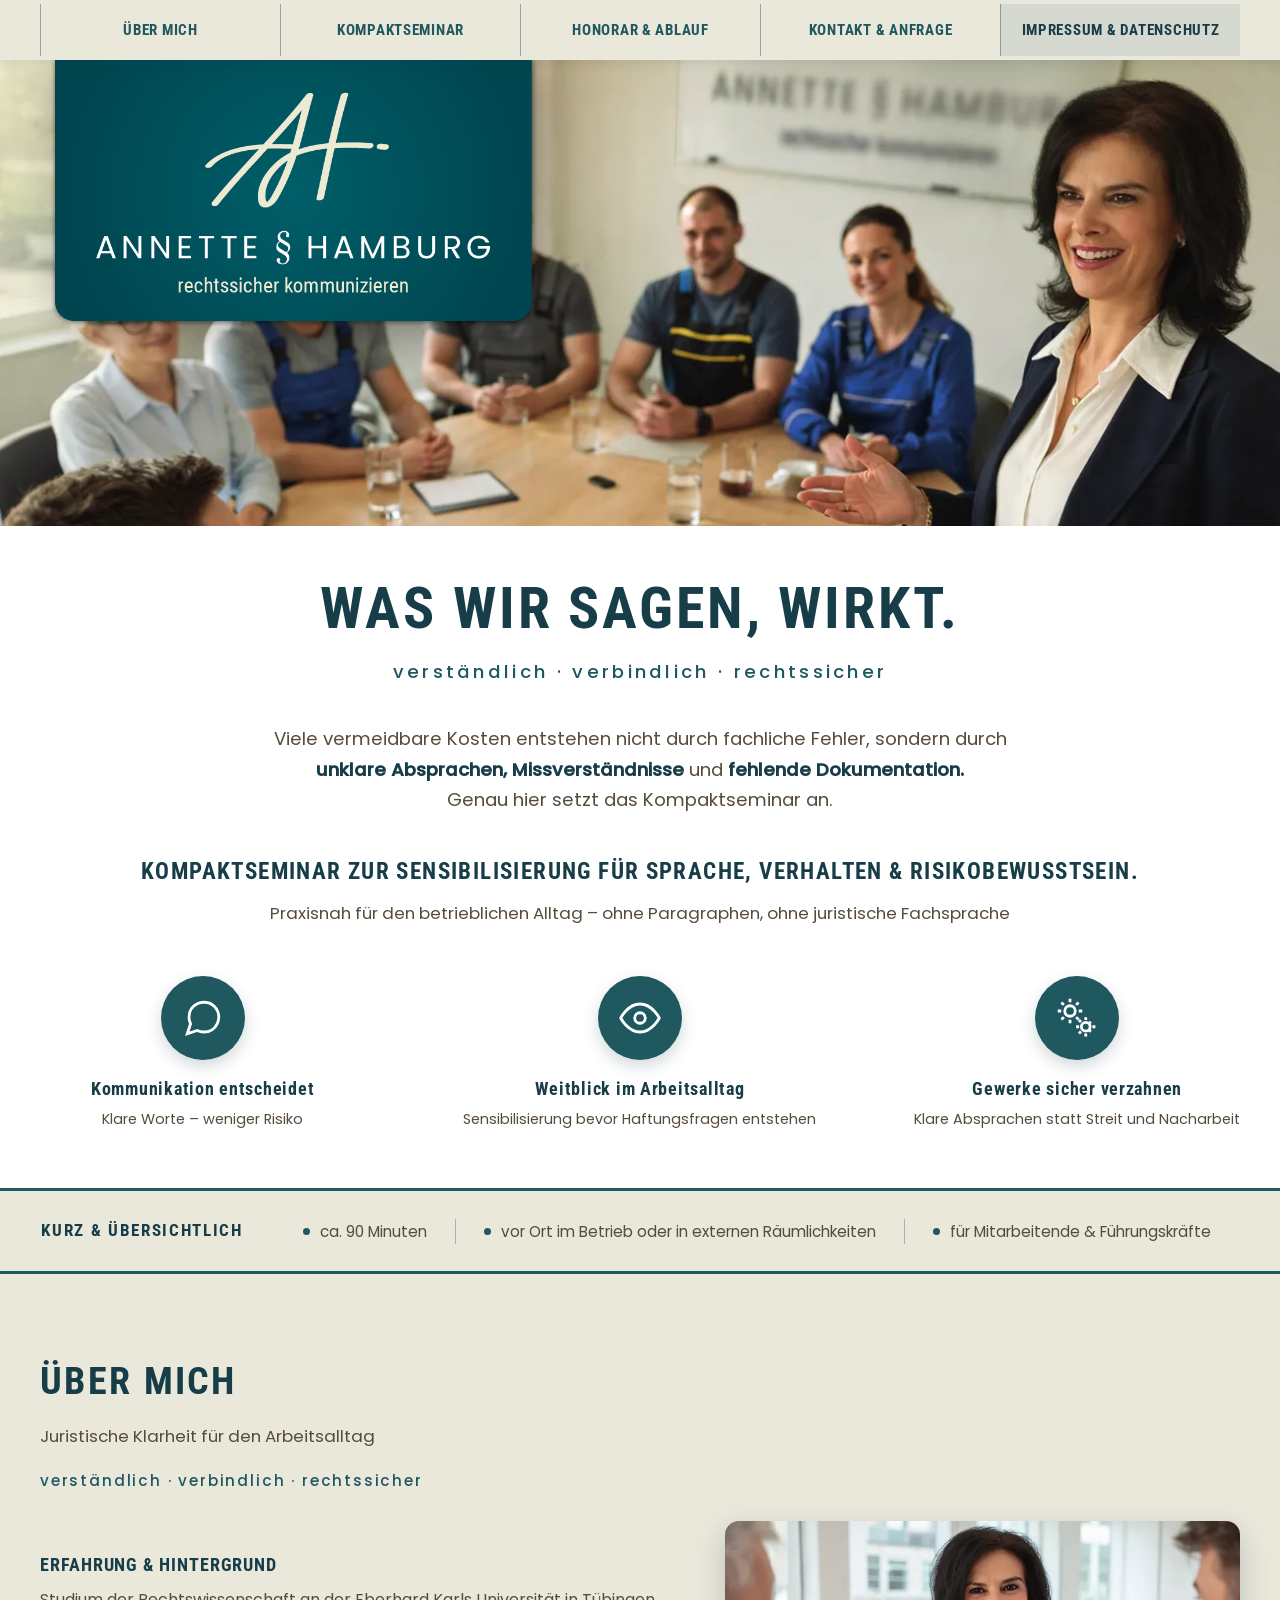
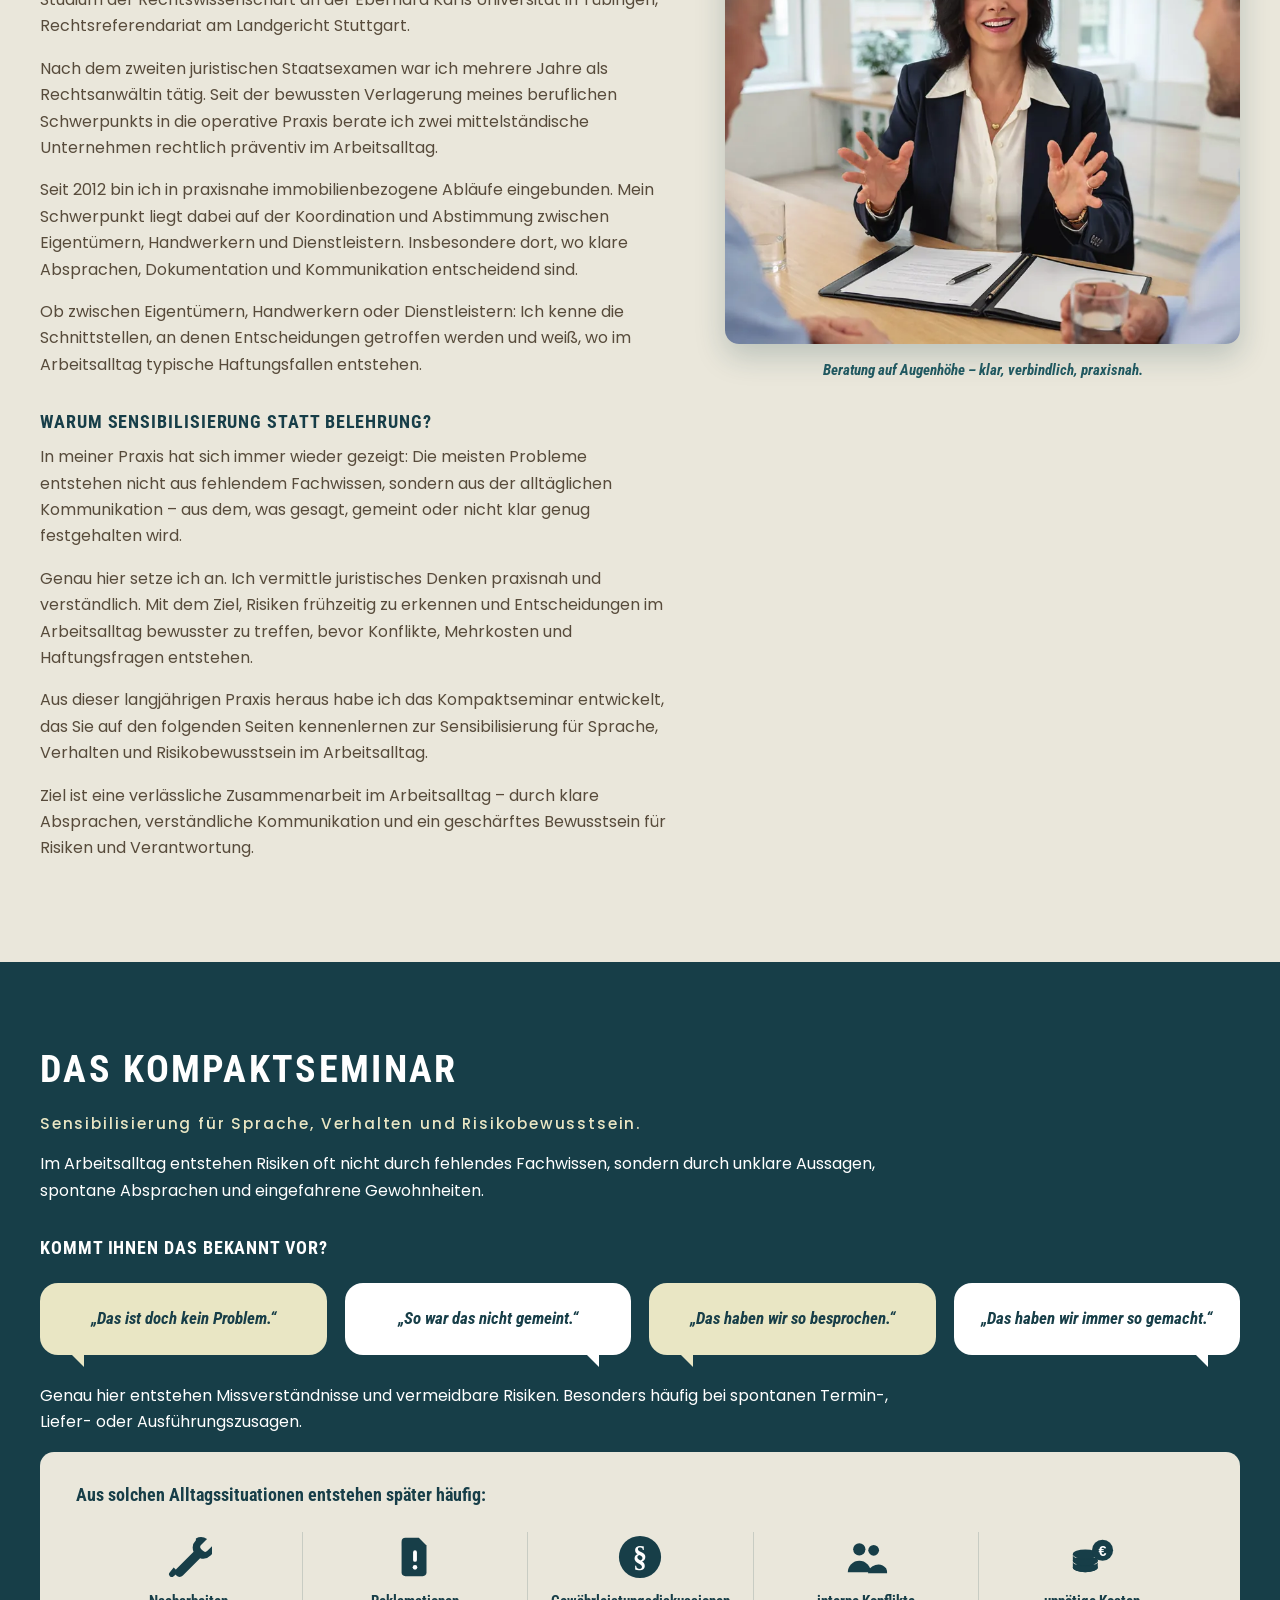
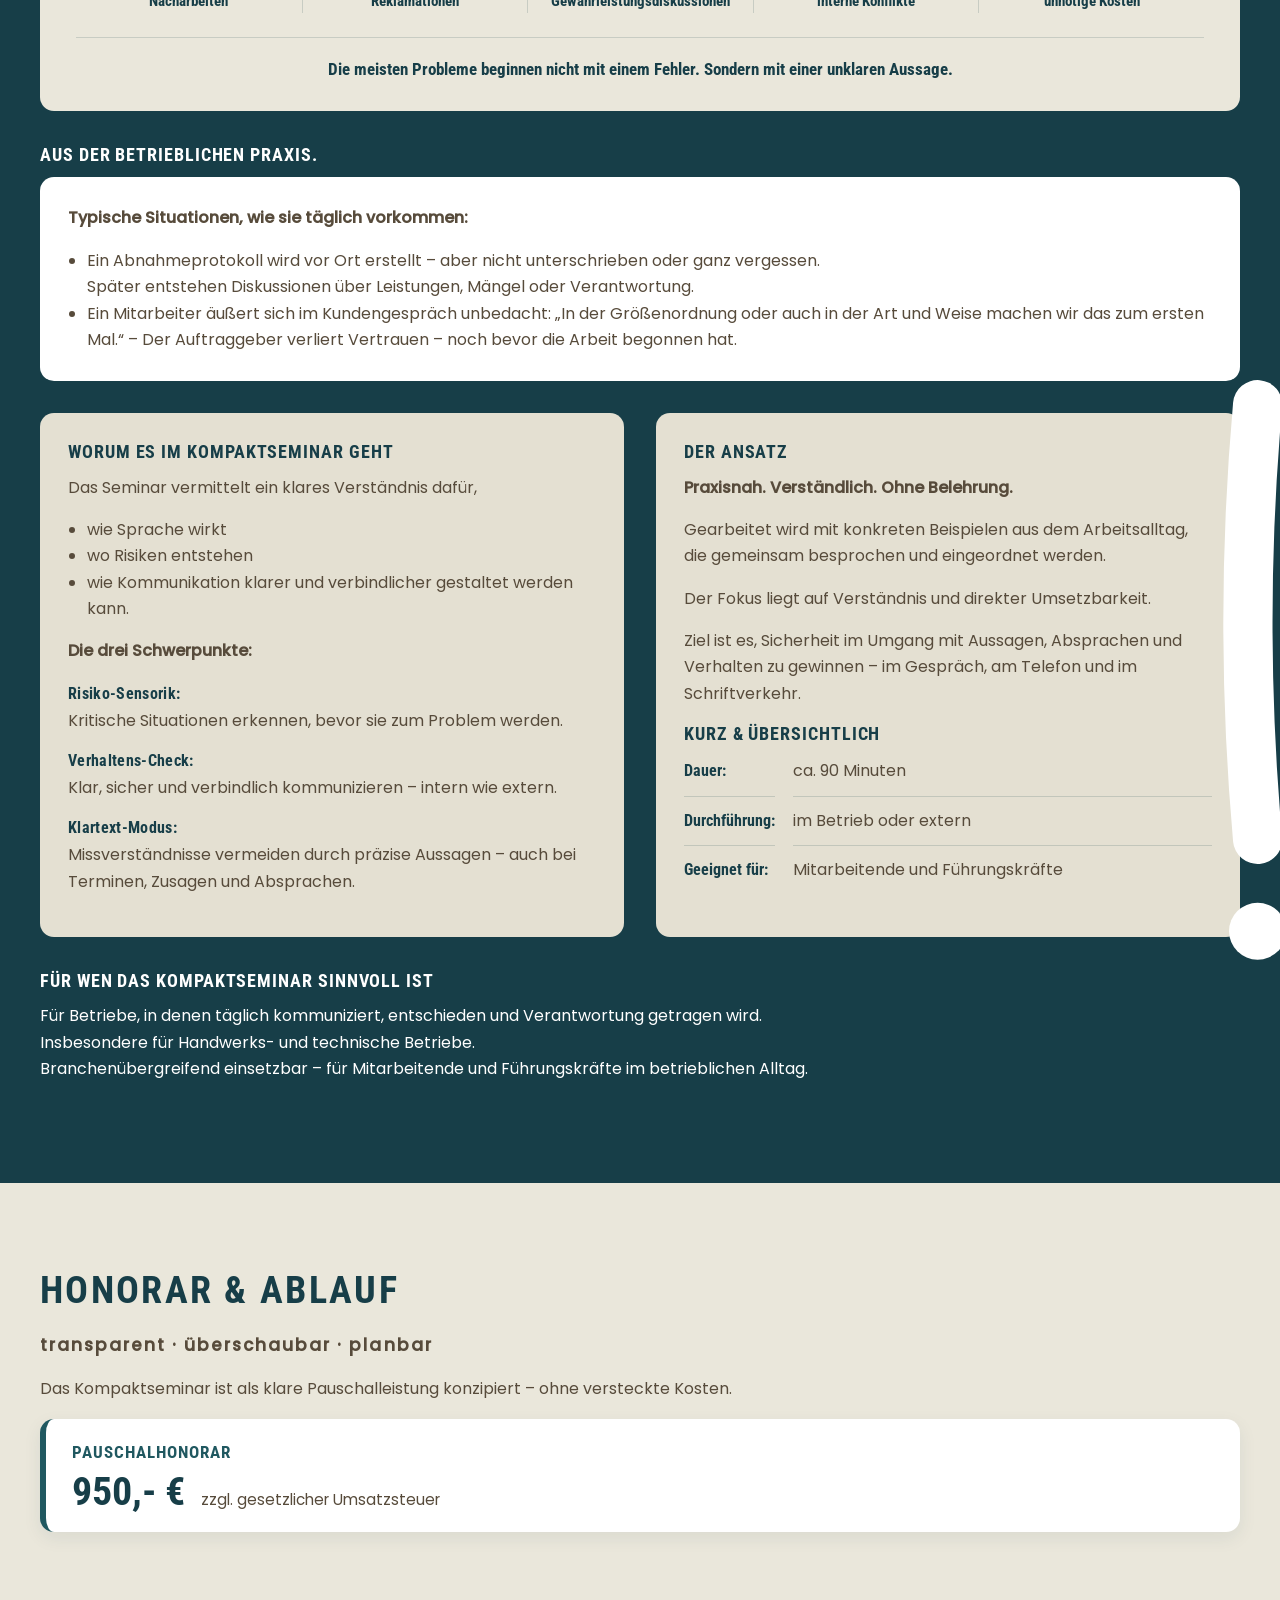
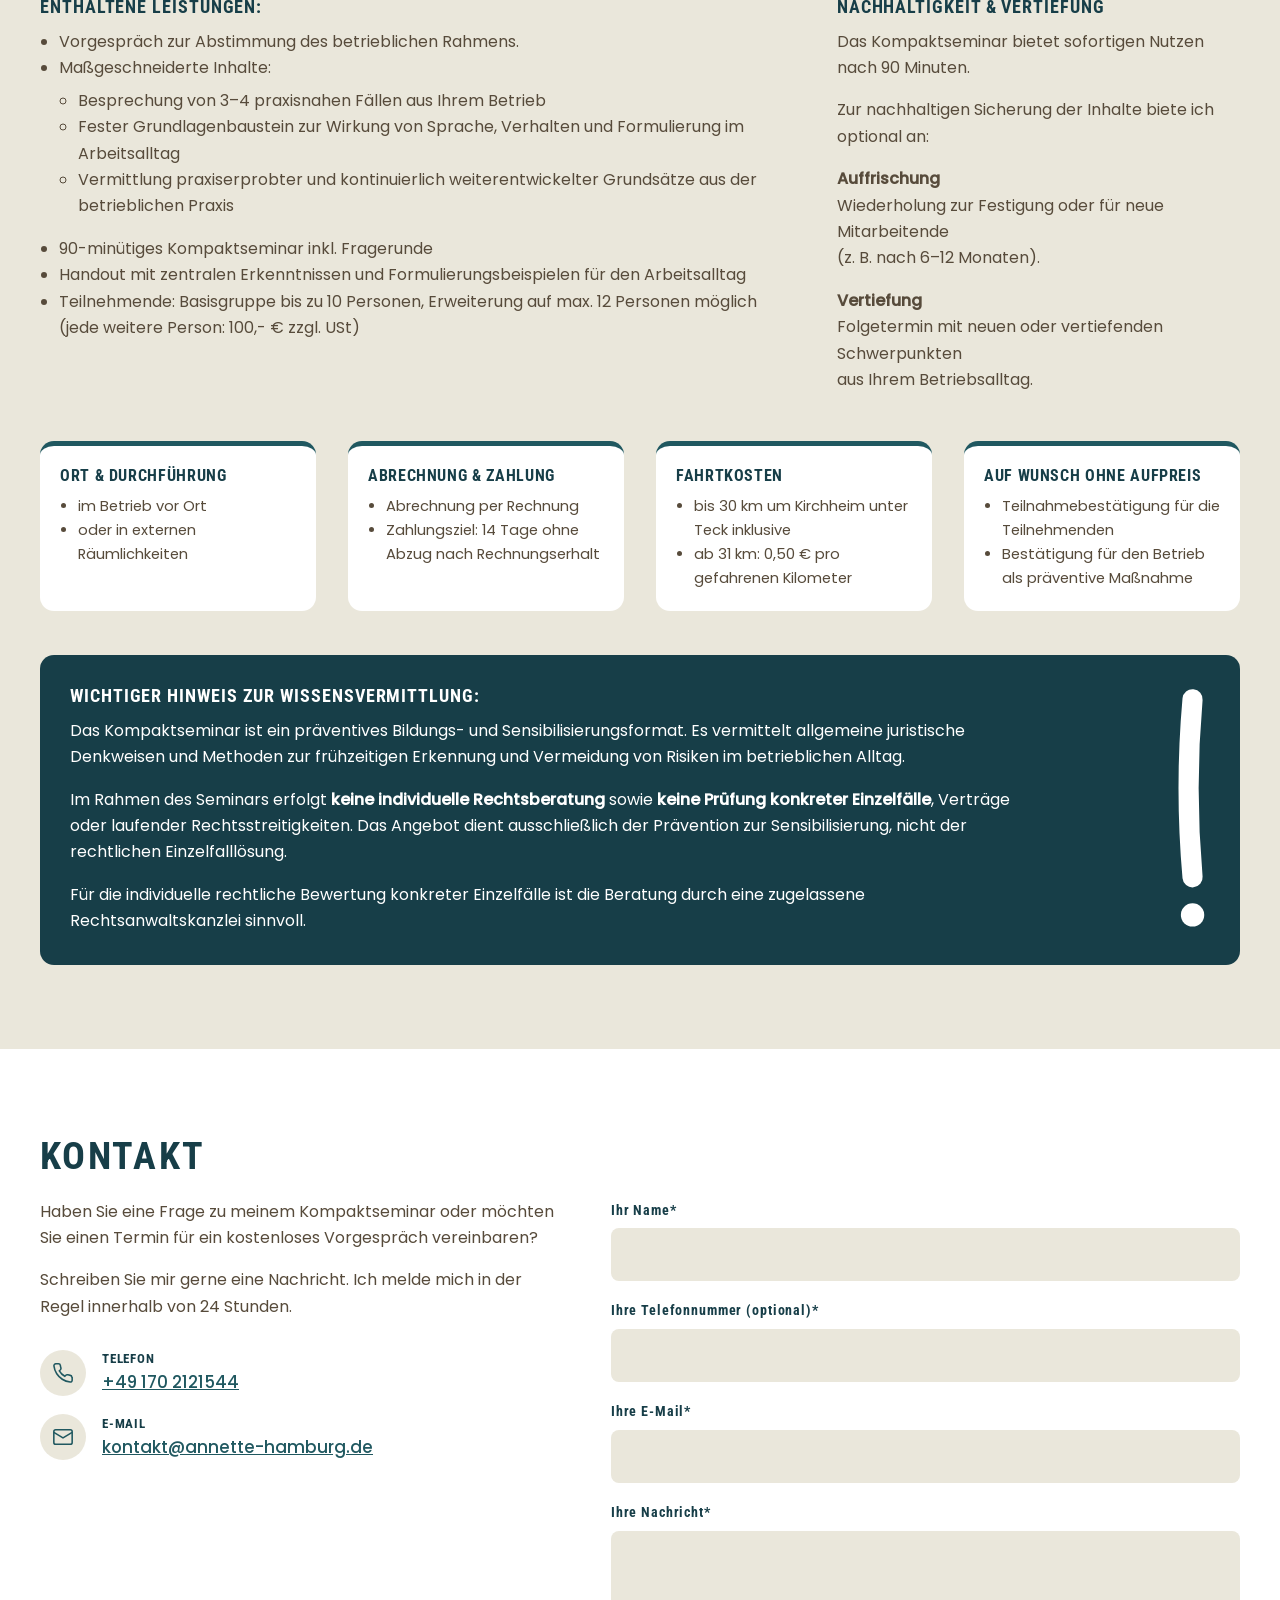
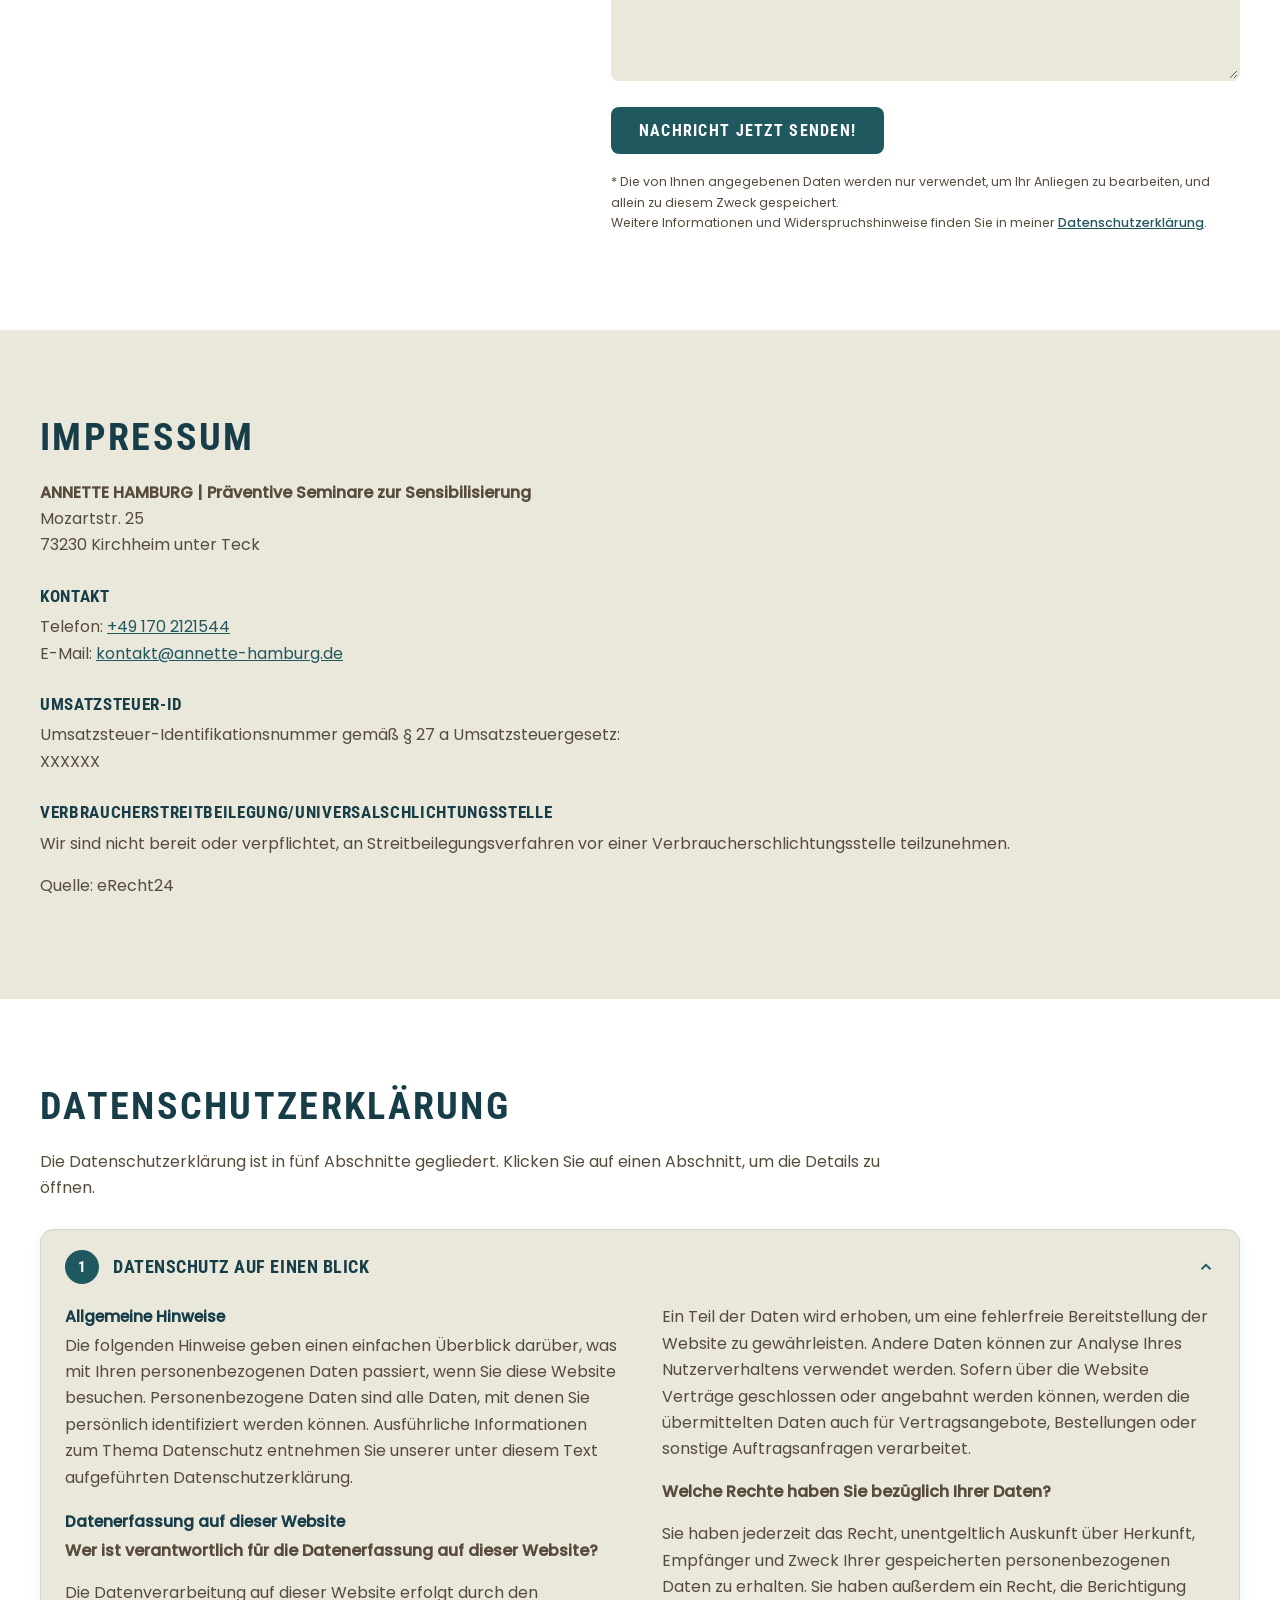
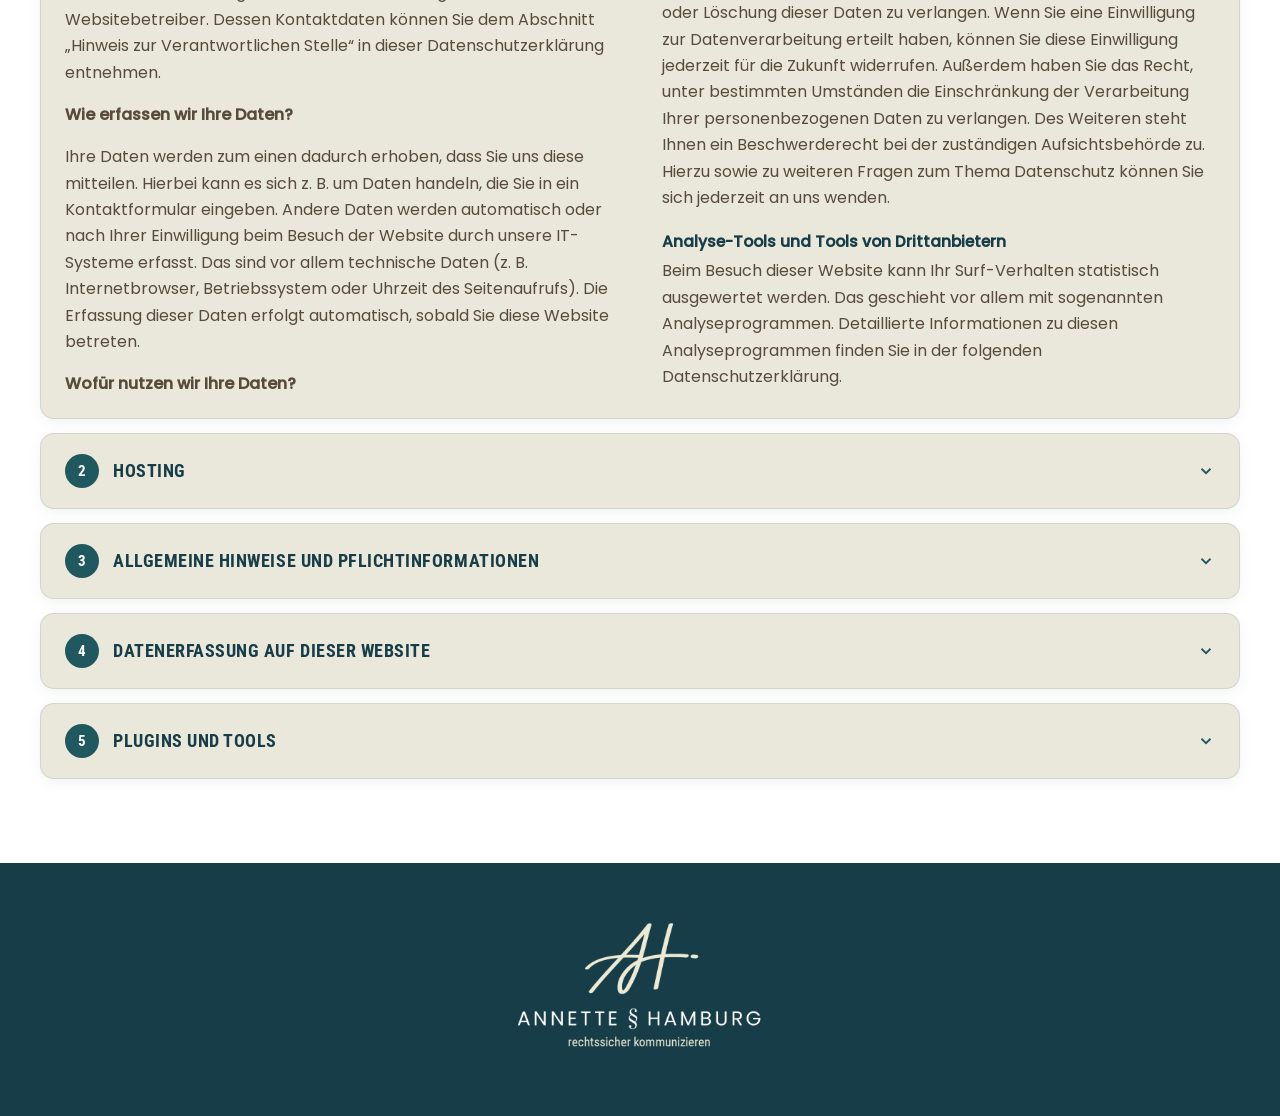
==== commit 78fc5527: "Add files via upload" ====
--- a/index.html
+++ b/index.html
@@ -1,814 +1,819 @@
-<!DOCTYPE html>
-<html lang="de">
-<head>
-  <meta charset="UTF-8">
-  <meta name="viewport" content="width=device-width, initial-scale=1.0">
-
-  <!-- ==========================================================
-       Domain: kanonisch OHNE www -> https://annette-hamburg.de
-       Hosting: GitHub Pages (Custom Domain). GitHub Pages leitet www
-       automatisch auf die Hauptdomain um und erzwingt HTTPS.
-       ========================================================== -->
-
-  <title>ANNETTE § HAMBURG – Kompaktseminar für rechtssichere Kommunikation</title>
-  <meta name="description" content="Praxisnahes 90-Minuten-Kompaktseminar zur Sensibilisierung für Sprache, Verhalten & Risikobewusstsein – für Handwerks- und technische Betriebe. Klar, verständlich, ohne Paragraphen. Jetzt kostenloses Vorgespräch anfragen.">
-  <meta name="author" content="Annette Hamburg">
-  <meta name="robots" content="index, follow, max-image-preview:large, max-snippet:-1, max-video-preview:-1">
-  <link rel="canonical" href="https://annette-hamburg.de/">
-
-  <!-- Sprache/Region -->
-  <link rel="alternate" hreflang="de-DE" href="https://annette-hamburg.de/">
-  <link rel="alternate" hreflang="x-default" href="https://annette-hamburg.de/">
-
-  <!-- lokale SEO (Kirchheim unter Teck) -->
-  <meta name="geo.region" content="DE-BW">
-  <meta name="geo.placename" content="Kirchheim unter Teck">
-  <meta name="geo.position" content="48.6486;9.4531">
-  <meta name="ICBM" content="48.6486, 9.4531">
-
-  <!-- Darstellung -->
-  <meta name="theme-color" content="#173E48">
-  <meta name="color-scheme" content="light">
-
-  <!-- Open Graph (Facebook, LinkedIn, WhatsApp …) -->
-  <meta property="og:type" content="website">
-  <meta property="og:locale" content="de_DE">
-  <meta property="og:site_name" content="ANNETTE § HAMBURG">
-  <meta property="og:title" content="ANNETTE § HAMBURG – Kompaktseminar für rechtssichere Kommunikation">
-  <meta property="og:description" content="Praxisnahes 90-Minuten-Kompaktseminar zur Sensibilisierung für Sprache, Verhalten & Risikobewusstsein – für Handwerks- und technische Betriebe.">
-  <meta property="og:url" content="https://annette-hamburg.de/">
-  <meta property="og:image" content="https://annette-hamburg.de/assets/og-image.png">
-  <meta property="og:image:width" content="1200">
-  <meta property="og:image:height" content="630">
-  <meta property="og:image:alt" content="ANNETTE § HAMBURG – rechtssicher kommunizieren">
-
-  <!-- Twitter/X Card -->
-  <meta name="twitter:card" content="summary_large_image">
-  <meta name="twitter:title" content="ANNETTE § HAMBURG – Kompaktseminar für rechtssichere Kommunikation">
-  <meta name="twitter:description" content="Praxisnahes 90-Minuten-Kompaktseminar zur Sensibilisierung für Sprache, Verhalten & Risikobewusstsein – für Handwerks- und technische Betriebe.">
-  <meta name="twitter:image" content="https://annette-hamburg.de/assets/og-image.png">
-
-  <!-- Favicons / App-Icons -->
-  <link rel="icon" href="assets/favicon.ico" sizes="any">
-  <link rel="icon" type="image/png" sizes="32x32" href="assets/favicon-32.png">
-  <link rel="icon" type="image/png" sizes="16x16" href="assets/favicon-16.png">
-  <link rel="apple-touch-icon" sizes="180x180" href="assets/apple-touch-icon.png">
-  <link rel="manifest" href="site.webmanifest">
-
-  <!-- LCP-Bilder früh laden (Hero-Foto responsiv + Logo) -->
-  <link rel="preload" as="image" imagesrcset="assets/header-team-768.webp 768w, assets/header-team-1300.webp 1300w, assets/header-team-1920.webp 1920w" imagesizes="100vw" fetchpriority="high">
-  <link rel="preload" as="image" href="assets/Logo_Header_420x230.png">
-
-  <link rel="stylesheet" href="styles.css">
-  <!-- markiert JS-Verfügbarkeit früh, damit Scroll-Reveal ohne Flackern startet -->
-  <script>document.documentElement.classList.add('js');</script>
-</head>
-<body id="top">
-
-  <!-- Lese-Fortschrittsbalken (füllt sich beim Scrollen) -->
-  <div class="scroll-progress" aria-hidden="true"><span id="progressBar"></span></div>
-
-  <!-- ============================================================
-       Header / Navigation
-       ============================================================ -->
-  <header class="site-header">
-    <div class="wrap site-header__bar">
-      <!-- Auf Mobil zusätzlich der Marken-Schriftzug links (die große Logo-Karte
-           im Hero scrollt weg); Desktop zeigt nur die Menüpunkte (wie in der PDF). -->
-      <a class="site-header__brand" href="#top" aria-label="ANNETTE § HAMBURG – zum Seitenanfang">ANNETTE&nbsp;§&nbsp;HAMBURG</a>
-      <button class="nav-toggle" aria-expanded="false" aria-controls="nav" aria-label="Menü öffnen">
-        <span class="nav-toggle__bar"></span>
-        <span class="nav-toggle__bar"></span>
-        <span class="nav-toggle__bar"></span>
-      </button>
-
-      <nav class="nav" id="nav" aria-label="Hauptnavigation">
-        <ul class="nav__list">
-          <li class="nav__item"><a class="nav__link" href="#ueber-mich">Über mich</a></li>
-          <li class="nav__item"><a class="nav__link" href="#kompaktseminar">Kompakt&shy;seminar</a></li>
-          <li class="nav__item"><a class="nav__link" href="#honorar-ablauf">Honorar &amp; Ablauf</a></li>
-          <li class="nav__item"><a class="nav__link" href="#kontakt">Kontakt &amp; Anfrage</a></li>
-          <li class="nav__item"><a class="nav__link" href="#impressum">Impressum &amp; Datenschutz</a></li>
-        </ul>
-      </nav>
-    </div>
-  </header>
-
-  <main>
-
-    <!-- ============================================================
-         1. Hero
-         ============================================================ -->
-    <section class="hero">
-      <div class="hero__media">
-        <picture>
-          <source type="image/webp"
-                  srcset="assets/header-team-768.webp 768w, assets/header-team-1300.webp 1300w, assets/header-team-1920.webp 1920w"
-                  sizes="100vw">
-          <img src="assets/header-team-color.png"
-               alt="Annette Hamburg im Seminar mit einem Team aus Handwerkern und Mitarbeitenden am Besprechungstisch"
-               width="2795" height="1016" fetchpriority="high" decoding="async">
-        </picture>
-        <a class="hero-logo" href="#top" aria-label="ANNETTE § HAMBURG – rechtssicher kommunizieren – zum Seitenanfang">
-          <img src="assets/Logo_Header_420x230.png" alt="ANNETTE § HAMBURG – rechtssicher kommunizieren"
-               width="840" height="460" fetchpriority="high">
-        </a>
-      </div>
-
-      <div class="wrap hero__intro">
-        <h1 class="hero__title">WAS WIR SAGEN, WIRKT.</h1>
-        <p class="hero__tagline tagline tagline--light">verständlich · verbindlich · rechtssicher</p>
-        <p class="hero__lead">Viele vermeidbare Kosten entstehen nicht durch fachliche Fehler, sondern durch <strong>unklare Absprachen, Missverständnisse</strong> und <strong>fehlende Dokumentation.</strong><br>Genau hier setzt das Kompaktseminar an.</p>
-        <p class="hero__sub">Kompaktseminar zur Sensibilisierung für Sprache, Verhalten &amp; Risikobewusstsein.</p>
-        <p class="hero__sub2">Praxisnah für den betrieblichen Alltag – ohne Paragraphen, ohne juristische Fachsprache</p>
-      </div>
-
-      <div class="wrap badges">
-        <div class="badge">
-          <div class="badge__icon" aria-hidden="true">
-            <!-- Icon: Sprechblase -->
-            <svg viewBox="0 0 24 24"><path d="M21 11.5a8.38 8.38 0 0 1-.9 3.8 8.5 8.5 0 0 1-7.6 4.7 8.38 8.38 0 0 1-3.8-.9L3 21l1.9-5.7a8.38 8.38 0 0 1-.9-3.8 8.5 8.5 0 0 1 4.7-7.6 8.38 8.38 0 0 1 3.8-.9h.5a8.48 8.48 0 0 1 8 8v.5z"/></svg>
-          </div>
-          <p class="badge__title">Kommunikation entscheidet</p>
-          <p class="badge__text">Klare Worte – weniger Risiko</p>
-        </div>
-        <div class="badge">
-          <div class="badge__icon" aria-hidden="true">
-            <!-- Icon: Auge / Weitblick -->
-            <svg viewBox="0 0 24 24"><path d="M1 12s4-8 11-8 11 8 11 8-4 8-11 8-11-8-11-8z"/><circle cx="12" cy="12" r="3"/></svg>
-          </div>
-          <p class="badge__title">Weitblick im Arbeitsalltag</p>
-          <p class="badge__text">Sensibilisierung bevor Haftungsfragen entstehen</p>
-        </div>
-        <div class="badge">
-          <div class="badge__icon" aria-hidden="true">
-            <!-- Icon: Zahnräder / Gewerke verzahnen -->
-            <svg viewBox="0 0 24 24"><circle cx="8" cy="8" r="3"/><path d="M8 1v2M8 13v2M1 8h2M13 8h2M3.1 3.1l1.4 1.4M11.5 11.5l1.4 1.4M3.1 12.9l1.4-1.4M11.5 4.5l1.4-1.4"/><circle cx="17" cy="17" r="2.5"/><path d="M17 11.5v1.7M17 20.8v1.7M11.5 17h1.7M20.8 17h1.7M13.1 13.1l1.2 1.2M18.7 18.7l1.2 1.2M13.1 20.9l1.2-1.2M18.7 15.3l1.2-1.2"/></svg>
-          </div>
-          <p class="badge__title">Gewerke sicher verzahnen</p>
-          <p class="badge__text">Klare Absprachen statt Streit und Nacharbeit</p>
-        </div>
-      </div>
-    </section>
-
-    <!-- Kurz-&-übersichtlich-Leiste -->
-    <aside class="quickfacts" aria-label="Kurz und übersichtlich">
-      <div class="wrap quickfacts__inner">
-        <span class="quickfacts__label">Kurz &amp; übersichtlich</span>
-        <ul class="quickfacts__list">
-          <li>ca. 90 Minuten</li>
-          <li>vor Ort im Betrieb oder in externen Räumlichkeiten</li>
-          <li>für Mitarbeitende &amp; Führungskräfte</li>
-        </ul>
-      </div>
-    </aside>
-
-    <!-- ============================================================
-         2. Über mich
-         ============================================================ -->
-    <section class="sec about" id="ueber-mich">
-      <div class="wrap">
-        <h2 class="sec-title">Über mich</h2>
-        <p class="about__intro">Juristische Klarheit für den Arbeitsalltag</p>
-        <p class="tagline">verständlich · verbindlich · rechtssicher</p>
-
-        <div class="about__grid">
-          <div class="about__text">
-            <h3 class="subhead">Erfahrung &amp; Hintergrund</h3>
-            <p>Studium der Rechtswissenschaft an der Eberhard Karls Universität in Tübingen, Rechtsreferendariat am Landgericht Stuttgart.</p>
-            <p>Nach dem zweiten juristischen Staatsexamen war ich mehrere Jahre als Rechtsanwältin tätig. Seit der bewussten Verlagerung meines beruflichen Schwerpunkts in die operative Praxis berate ich zwei mittelständische Unternehmen rechtlich präventiv im Arbeitsalltag.</p>
-            <p>Seit 2012 bin ich in praxisnahe immobilienbezogene Abläufe eingebunden. Mein Schwerpunkt liegt dabei auf der Koordination und Abstimmung zwischen Eigentümern, Handwerkern und Dienstleistern. Insbesondere dort, wo klare Absprachen, Dokumentation und Kommunikation entscheidend sind.</p>
-            <p>Ob zwischen Eigentümern, Handwerkern oder Dienstleistern: Ich kenne die Schnittstellen, an denen Entscheidungen getroffen werden und weiß, wo im Arbeitsalltag typische Haftungsfallen entstehen.</p>
-
-            <h3 class="subhead">Warum Sensibilisierung statt Belehrung?</h3>
-            <p>In meiner Praxis hat sich immer wieder gezeigt: Die meisten Probleme entstehen nicht aus fehlendem Fachwissen, sondern aus der alltäglichen Kommunikation - aus dem, was gesagt, gemeint oder nicht klar genug festgehalten wird.</p>
-            <p>Genau hier setzte ich an. Ich vermittle juristisches Denken praxisnah und verständlich. Mit dem Ziel, Risiken frühzeitig zu erkennen und Entscheidungen im Arbeitsalltag bewusster zu treffen, bevor Konflikte, Mehrkosten und Haftungsfragen entstehen.</p>
-            <p>Aus dieser langjährigen Praxis heraus habe ich das Kompaktseminar entwickelt, das Sie auf den folgenden Seiten kennenlernen zur Sensibilisierung für Sprache, Verhalten und Risikobewusstsein im Arbeitsalltag.</p>
-            <p>Ziel ist eine verlässliche Zusammenarbeit im Arbeitsalltag – durch klare Absprachen, verständliche Kommunikation und ein geschärftes Bewusstsein für Risiken und Verantwortung.</p>
-          </div>
-
-          <div class="about__media reveal">
-            <div class="media-zoom">
-              <picture>
-                <source type="image/webp"
-                        srcset="assets/foto-beratung-500.webp 500w, assets/foto-beratung-800.webp 800w, assets/foto-beratung-1000.webp 1000w"
-                        sizes="(min-width: 900px) 40vw, 100vw">
-                <img src="assets/foto-beratung-color.png"
-                     alt="Annette Hamburg im Beratungsgespräch mit zwei Männern am Tisch"
-                     width="2048" height="1684" loading="lazy" decoding="async">
-              </picture>
-            </div>
-            <p class="about__caption">Beratung auf Augenhöhe – klar, verbindlich, praxisnah.</p>
-          </div>
-        </div>
-      </div>
-    </section>
-
-    <!-- ============================================================
-         3. Das Kompaktseminar
-         ============================================================ -->
-    <section class="sec seminar" id="kompaktseminar">
-      <div class="wrap">
-        <h2 class="sec-title sec-title--light">Das Kompaktseminar</h2>
-        <p class="tagline tagline--light">Sensibilisierung für Sprache, Verhalten und Risikobewusstsein.</p>
-
-        <p class="seminar__intro">Im Arbeitsalltag entstehen Risiken oft nicht durch fehlendes Fachwissen, sondern durch unklare Aussagen, spontane Absprachen und eingefahrene Gewohnheiten.</p>
-
-        <h3 class="subhead subhead--light">Kommt Ihnen das bekannt vor?</h3>
-        <div class="bubbles">
-          <p class="bubble">„Das ist doch kein Problem.“</p>
-          <p class="bubble">„So war das nicht gemeint.“</p>
-          <p class="bubble">„Das haben wir so besprochen.“</p>
-          <p class="bubble">„Das haben wir immer so gemacht.“</p>
-        </div>
-        <p class="seminar__conclusion">Genau hier entstehen Missverständnisse und vermeidbare Risiken. Besonders häufig bei spontanen Termin-, Liefer- oder Ausführungszusagen.</p>
-
-        <!-- Risiko-Box: was aus solchen Alltagssituationen häufig entsteht -->
-        <div class="riskbox reveal">
-          <p class="riskbox__title">Aus solchen Alltagssituationen entstehen später häufig:</p>
-          <ul class="riskbox__items">
-            <li class="riskbox__item">
-              <span class="riskbox__icon" aria-hidden="true">
-                <svg viewBox="0 0 24 24" fill="currentColor"><path d="M15.6 3.3a5.5 5.5 0 0 0-1.2 6l-9 9a2.4 2.4 0 1 0 3.4 3.4l9-9a5.5 5.5 0 0 0 6.8-6.9l-3 3a1.6 1.6 0 0 1-2.3 0l-.9-.9a1.6 1.6 0 0 1 0-2.3l3-3a5.5 5.5 0 0 0-5.8-.3z"/><path d="M4 17.5 2 20a1.4 1.4 0 0 0 2 2l2.5-2z"/></svg>
-              </span>
-              <span class="riskbox__label">Nacharbeiten</span>
-            </li>
-            <li class="riskbox__item">
-              <span class="riskbox__icon" aria-hidden="true">
-                <svg viewBox="0 0 24 24" fill="currentColor"><path d="M7 2h7l4 4v14a2 2 0 0 1-2 2H7a2 2 0 0 1-2-2V4a2 2 0 0 1 2-2z"/><rect x="11" y="8.5" width="2" height="6" rx="1" fill="#fff"/><circle cx="12" cy="17.4" r="1.2" fill="#fff"/></svg>
-              </span>
-              <span class="riskbox__label">Reklamationen</span>
-            </li>
-            <li class="riskbox__item">
-              <span class="riskbox__icon" aria-hidden="true">
-                <svg viewBox="0 0 24 24"><circle cx="12" cy="12" r="11" fill="currentColor"/><text x="12" y="17.4" text-anchor="middle" font-family="Georgia, 'Times New Roman', serif" font-size="15" font-weight="700" fill="#fff">§</text></svg>
-              </span>
-              <span class="riskbox__label">Gewährleistungs&shy;diskussionen</span>
-            </li>
-            <li class="riskbox__item">
-              <span class="riskbox__icon" aria-hidden="true">
-                <svg viewBox="0 0 24 24" fill="currentColor"><circle cx="8.5" cy="8" r="3.2"/><path d="M2.5 20a6 6 0 0 1 12 0z"/><circle cx="16" cy="8.5" r="2.8"/><path d="M13 20.5a5.4 5.4 0 0 1 9.5-2.6A5.4 5.4 0 0 1 23 20.5z"/></svg>
-              </span>
-              <span class="riskbox__label">interne Konflikte</span>
-            </li>
-            <li class="riskbox__item">
-              <span class="riskbox__icon" aria-hidden="true">
-                <svg viewBox="0 0 24 24"><g fill="currentColor"><ellipse cx="8.5" cy="17.5" rx="6.5" ry="2.4"/><path d="M2 17.5v-3c0 1.3 2.9 2.4 6.5 2.4S15 15.8 15 14.5v3c0 1.3-2.9 2.4-6.5 2.4S2 18.8 2 17.5z"/><ellipse cx="8.5" cy="14" rx="6.5" ry="2.4"/><path d="M2 14v-3c0 1.3 2.9 2.4 6.5 2.4S15 12.3 15 11v3c0 1.3-2.9 2.4-6.5 2.4S2 15.3 2 14z"/><ellipse cx="8.5" cy="10.5" rx="6.5" ry="2.4"/></g><circle cx="17.5" cy="8.5" r="5.5" fill="currentColor"/><text x="17.5" y="11.4" text-anchor="middle" font-family="Arial, sans-serif" font-size="7.5" font-weight="700" fill="#fff">€</text></svg>
-              </span>
-              <span class="riskbox__label">unnötige Kosten</span>
-            </li>
-          </ul>
-          <p class="riskbox__foot">Die meisten Probleme beginnen nicht mit einem Fehler. Sondern mit einer unklaren Aussage.</p>
-        </div>
-
-        <!-- Aus der betrieblichen Praxis — weiße Karte -->
-        <div class="seminar__praxis">
-          <h3 class="subhead subhead--light">Aus der betrieblichen Praxis.</h3>
-          <div class="card card--white">
-            <p><strong>Typische Situationen, wie sie täglich vorkommen:</strong></p>
-            <ul>
-              <li>Ein Abnahmeprotokoll wird vor Ort erstellt – aber nicht unterschrieben oder ganz vergessen.<br>
-                  Später entstehen Diskussionen über Leistungen, Mängel oder Verantwortung.</li>
-              <li>Ein Mitarbeiter äußert sich im Kundengespräch unbedacht: „In der Größenordnung oder auch in der Art und Weise machen wir das zum ersten Mal.“ – Der Auftraggeber verliert Vertrauen – noch bevor die Arbeit begonnen hat.</li>
-            </ul>
-          </div>
-        </div>
-
-        <!-- Worum es geht / Der Ansatz — zwei beige Karten mit „!"-Akzent -->
-        <div class="seminar__cards">
-          <img class="mark-excl" src="assets/mark-excl.svg" alt="" role="presentation" width="80" height="430" loading="lazy">
-
-          <div class="card card--beige">
-            <h3 class="subhead">Worum es im Kompaktseminar geht</h3>
-            <p>Das Seminar vermittelt ein klares Verständnis dafür,</p>
-            <ul>
-              <li>wie Sprache wirkt</li>
-              <li>wo Risiken entstehen</li>
-              <li>wie Kommunikation klarer und verbindlicher gestaltet werden kann.</li>
-            </ul>
-            <p><strong>Die drei Schwerpunkte:</strong></p>
-            <ul class="focus">
-              <li><strong>Risiko-Sensorik:</strong><br>Kritische Situationen erkennen, bevor sie zum Problem werden.</li>
-              <li><strong>Verhaltens-Check:</strong><br>Klar, sicher und verbindlich kommunizieren – intern wie extern.</li>
-              <li><strong>Klartext-Modus:</strong><br>Missverständnisse vermeiden durch präzise Aussagen – auch bei Terminen, Zusagen und Absprachen.</li>
-            </ul>
-          </div>
-
-          <div class="card card--beige">
-            <h3 class="subhead">Der Ansatz</h3>
-            <p><strong>Praxisnah. Verständlich. Ohne Belehrung.</strong></p>
-            <p>Gearbeitet wird mit konkreten Beispielen aus dem Arbeitsalltag, die gemeinsam besprochen und eingeordnet werden.</p>
-            <p>Der Fokus liegt auf Verständnis und direkter Umsetzbarkeit.</p>
-            <p>Ziel ist es, Sicherheit im Umgang mit Aussagen, Absprachen und Verhalten zu gewinnen – im Gespräch, am Telefon und im Schriftverkehr.</p>
-
-            <h3 class="subhead">Kurz &amp; übersichtlich</h3>
-            <dl class="keyfacts">
-              <dt>Dauer:</dt><dd class="kf-val">ca. 90 Minuten</dd>
-              <dt>Durchführung:</dt><dd class="kf-val">im Betrieb oder extern</dd>
-              <dt>Geeignet für:</dt><dd class="kf-val">Mitarbeitende und Führungskräfte</dd>
-            </dl>
-          </div>
-        </div>
-
-        <!-- Für wen (auf Petrol) -->
-        <div class="seminar__forwhom">
-          <h3 class="subhead subhead--light">Für wen das Kompaktseminar sinnvoll ist</h3>
-          <p>Für Betriebe, in denen täglich kommuniziert, entschieden und Verantwortung getragen wird.<br>
-             Insbesondere für Handwerks- und technische Betriebe.<br>
-             Branchenübergreifend einsetzbar – für Mitarbeitende und Führungskräfte im betrieblichen Alltag.</p>
-        </div>
-      </div>
-    </section>
-
-    <!-- ============================================================
-         4. Honorar & Ablauf
-         ============================================================ -->
-    <section class="sec pricing" id="honorar-ablauf">
-      <div class="wrap">
-        <h2 class="sec-title">Honorar &amp; Ablauf</h2>
-        <p class="tagline tagline--strong">transparent · überschaubar · planbar</p>
-
-        <p class="pricing__intro">Das Kompaktseminar ist als klare Pauschalleistung konzipiert – ohne versteckte Kosten.</p>
-        <p class="pricing__price"><span class="pricing__price-label">Pauschalhonorar</span><span class="pricing__price-value">950,-&nbsp;€</span><span class="pricing__price-note">zzgl. gesetzlicher Umsatzsteuer</span></p>
-
-        <div class="pricing__grid">
-          <div>
-            <h3 class="subhead">Enthaltene Leistungen:</h3>
-            <ul>
-              <li>Vorgespräch zur Abstimmung des betrieblichen Rahmens.</li>
-              <li>Maßgeschneiderte Inhalte:
-                <ul>
-                  <li>Besprechung von 3-4 praxisnahen Fällen aus Ihrem Betrieb</li>
-                  <li>Fester Grundlagenbaustein zur Wirkung von Sprache, Verhalten und Formulierung im Arbeitsalltag</li>
-                  <li>Vermittlung praxiserprobter und kontinuierlich weiterentwickelter Grundsätze aus der betrieblichen Praxis</li>
-                </ul>
-              </li>
-              <li>90-minütiges Komapaktseminar inkl. Fragerunde</li>
-              <li>Handout mit zentralen Erkenntnissen und Formulierungsbeispielen für den Arbeitsalltag</li>
-              <li>Teilnehmende: Basisgruppe bis zu 10 Personen, Erweiterung auf max. 12 Personen möglich (jede weitere Person: 100,-€ zzgl. USt)</li>
-            </ul>
-          </div>
-
-          <div>
-            <h3 class="subhead">Nachhaltigkeit &amp; Vertiefung</h3>
-            <p>Das Kompaktseminar bietet sofortigen Nutzen nach 90 Minuten.</p>
-            <p>Zur nachhaltigen Sicherung der Inhalte biete ich optional an:</p>
-            <p><strong>Auffrischung</strong><br>
-               Wiederholung zur Festigung oder für neue Mitarbeitende<br>
-               (z.B. nach 6-12 Monaten).</p>
-            <p><strong>Vertiefung</strong><br>
-               Folgetermin mit neuen oder vertiefenden Schwerpunkten<br>
-               aus Ihrem Betriebsalltag.</p>
-          </div>
-        </div>
-
-        <div class="infoboxes">
-          <div class="infobox">
-            <h3>Ort &amp; Durchführung</h3>
-            <ul>
-              <li>im Betreib vor Ort</li>
-              <li>oder in externen Räumlichkeiten</li>
-            </ul>
-          </div>
-          <div class="infobox">
-            <h3>Abrechnung &amp; Zahlung</h3>
-            <ul>
-              <li>Abrechnung per Rechnung</li>
-              <li>Zahlungsziel: 14 Tage ohne Abzug nach Rechnungserhalt</li>
-            </ul>
-          </div>
-          <div class="infobox">
-            <h3>Fahrtkosten</h3>
-            <ul>
-              <li>bis 30 km um Kirchheim unter Teck inklusive</li>
-              <li>ab 31 km: 0,50 € pro gefahrene Kilometer</li>
-            </ul>
-          </div>
-          <div class="infobox">
-            <h3>Auf Wunsch ohne Aufpreis</h3>
-            <ul>
-              <li>Teilnahmebestätigung für die Teilnehmenden</li>
-              <li>Bestätigung für den Betrieb als präventive Maßnahme</li>
-            </ul>
-          </div>
-        </div>
-
-        <div class="pricing__notice">
-          <div class="notice">
-            <div class="notice__body">
-              <h3 class="subhead">Wichtiger Hinweis zur Wissensvermittlung:</h3>
-              <p>Das Kompaktseminar ist ein präventives Bildungs- und Sensibilisierungsformat. Es vermittelt allgemeine juristische Denkweisen und Methoden zur frühzeitigen Erkennung und Vermeidung von Risiken im betrieblichen Alltag.</p>
-              <p>Im Rahmen des Seminars erfolgt <strong>keine individuelle Rechtsberatung</strong> sowie <strong>keine Prüfung konkreter Einzelfälle</strong>, Verträge oder laufender Rechtsstreitigkeiten. Das Angebot dient ausschließlich der Prävention zur Sensibilisierung, nicht der rechtlichen Einzelfalllösung.</p>
-              <p>Für die individuelle rechtliche Bewertung konkreter Einzelfälle ist die Beratung durch eine zugelassene Rechtsanwaltskanzlei sinnvoll.</p>
-            </div>
-            <img class="notice__mark" src="assets/mark-excl.svg" alt="" role="presentation" width="80" height="430" loading="lazy">
-          </div>
-        </div>
-      </div>
-    </section>
-
-    <!-- ============================================================
-         5. Kontakt
-         ============================================================ -->
-    <section class="sec contact" id="kontakt">
-      <div class="wrap">
-        <h2 class="sec-title">Kontakt</h2>
-
-        <div class="contact__grid">
-          <div class="contact__text">
-            <p>Haben Sie eine Frage zu meinem Kompaktseminar oder möchten Sie einen Termin für ein kostenloses Vorgespräch vereinbaren?</p>
-            <p>Schreiben Sie mir gerne eine Nachricht. Ich melde mich in der Regel innerhalb von 24&nbsp;Stunden.</p>
-
-            <ul class="contact__details">
-              <li>
-                <span class="contact__ico" aria-hidden="true">
-                  <svg viewBox="0 0 24 24" fill="none" stroke="currentColor" stroke-width="1.7"><path d="M22 16.9v3a2 2 0 0 1-2.2 2 19.8 19.8 0 0 1-8.6-3.1 19.5 19.5 0 0 1-6-6A19.8 19.8 0 0 1 2.1 4.2 2 2 0 0 1 4.1 2h3a2 2 0 0 1 2 1.7c.1.9.3 1.8.6 2.7a2 2 0 0 1-.5 2.1L8 9.6a16 16 0 0 0 6 6l1.1-1.1a2 2 0 0 1 2.1-.5c.9.3 1.8.5 2.7.6a2 2 0 0 1 1.7 2z"/></svg>
-                </span>
-                <span><span class="contact__lbl">Telefon</span><a href="tel:+491702121544">+49&nbsp;170&nbsp;2121544</a></span>
-              </li>
-              <li>
-                <span class="contact__ico" aria-hidden="true">
-                  <svg viewBox="0 0 24 24" fill="none" stroke="currentColor" stroke-width="1.7"><rect x="2" y="4" width="20" height="16" rx="2"/><path d="m22 7-10 6L2 7"/></svg>
-                </span>
-                <span><span class="contact__lbl">E-Mail</span><a href="mailto:kontakt@annette-hamburg.de">kontakt@annette-hamburg.de</a></span>
-              </li>
-            </ul>
-          </div>
-
-          <!-- Versand über Web3Forms (kostenlos, DSGVO-Hinweis in der Datenschutzerklärung).
-               script.js sendet per fetch (kein Neuladen); ohne JS greift der normale POST-Fallback.
-               Der access_key darf öffentlich im HTML stehen (so vorgesehen bei Web3Forms).
-               Empfänger-Postfach = die bei web3forms.com hinterlegte Adresse. -->
-          <form class="form" action="https://api.web3forms.com/submit" method="post" novalidate>
-            <input type="hidden" name="access_key" value="709d2fd1-cf25-4cf7-8997-8c855391544d">
-            <input type="hidden" name="subject" value="Neue Anfrage über das Kontaktformular – annette-hamburg.de">
-            <input type="hidden" name="from_name" value="ANNETTE § HAMBURG – Website">
-            <!-- Honeypot von Web3Forms: für Menschen unsichtbar, füllen nur Bots aus -->
-            <input type="checkbox" name="botcheck" class="hp-field" tabindex="-1" autocomplete="off" aria-hidden="true">
-            <div class="form__field">
-              <label class="form__label" for="f-name">Ihr Name*</label>
-              <input class="form__input" type="text" id="f-name" name="name" autocomplete="name" required>
-              <p class="form__error" id="f-name-error">Bitte geben Sie Ihren Namen ein.</p>
-            </div>
-            <div class="form__field">
-              <label class="form__label" for="f-tel">Ihre Telefonnummer (optional)*</label>
-              <input class="form__input" type="tel" id="f-tel" name="telefon" autocomplete="tel">
-            </div>
-            <div class="form__field">
-              <label class="form__label" for="f-email">Ihre E-Mail*</label>
-              <input class="form__input" type="email" id="f-email" name="email" autocomplete="email" required>
-              <p class="form__error" id="f-email-error">Bitte geben Sie eine gültige E-Mail-Adresse ein.</p>
-            </div>
-            <div class="form__field">
-              <label class="form__label" for="f-msg">Ihre Nachricht*</label>
-              <textarea class="form__input" id="f-msg" name="nachricht" required></textarea>
-              <p class="form__error" id="f-msg-error">Bitte geben Sie eine Nachricht ein.</p>
-            </div>
-
-            <button class="form__submit" type="submit">Nachricht jetzt senden!</button>
-            <p class="form__status" role="status" aria-live="polite"></p>
-
-            <p class="form__note">* Die von Ihnen angegebenen Daten werden nur verwendet, um Ihr Anliegen zu bearbeiten, und allein zu diesem Zweck gespeichert.<br>
-               Weitere Informationen und Widerspruchshinweise finden Sie in meiner <a href="#datenschutz">Datenschutzerklärung</a>.</p>
-          </form>
-        </div>
-      </div>
-    </section>
-
-    <!-- ============================================================
-         6. Impressum
-         ============================================================ -->
-    <section class="sec legal" id="impressum">
-      <div class="wrap">
-        <h2 class="sec-title">Impressum</h2>
-
-        <p><strong>ANNETTE HAMBURG | Präventive Seminare zur Sensibilisierung</strong><br>
-           Mozartstr. 25<br>
-           73230 Kirchheim unter Teck</p>
-
-        <h3>Kontakt</h3>
-        <p>Telefon: <a href="tel:+491702121544">+49 170 2121544</a><br>
-           E-Mail: <a href="mailto:kontakt@annette-hamburg.de">kontakt@annette-hamburg.de</a></p>
-
-        <h3>Umsatzsteuer-ID</h3>
-        <p>Umsatzsteuer-Identifikationsnummer gemäß § 27 a Umsatzsteuergesetz:<br>
-           XXXXXX</p>
-
-        <h3>Verbraucherstreitbeilegung/Universalschlichtungsstelle</h3>
-        <p>Wir sind nicht bereit oder verpflichtet, an Streitbeilegungsverfahren vor einer Verbraucherschlichtungsstelle teilzunehmen.</p>
-
-        <p>Quelle: eRecht24</p>
-      </div>
-    </section>
-
-    <!-- ============================================================
-         7. Datenschutzerklärung
-         ============================================================ -->
-    <section class="sec legal privacy" id="datenschutz">
-      <div class="wrap">
-        <h2 class="sec-title">Datenschutzerklärung</h2>
-        <p class="privacy__intro">Die Datenschutzerklärung ist in fünf Abschnitte gegliedert. Klicken Sie auf einen Abschnitt, um die Details zu öffnen.</p>
-
-        <div class="privacy__acc">
-
-          <details class="acc" open>
-            <summary><span class="acc__num">1</span> Datenschutz auf einen Blick <svg class="acc__chev" width="18" height="18" viewBox="0 0 24 24" fill="none" stroke="currentColor" stroke-width="2.4" aria-hidden="true"><path d="M6 9l6 6 6-6"/></svg></summary>
-            <div class="acc__body acc__body--cols">
-
-            <h4>Allgemeine Hinweise</h4>
-            <p>Die folgenden Hinweise geben einen einfachen Überblick darüber, was mit Ihren personenbezogenen Daten passiert, wenn Sie diese Website besuchen. Personenbezogene Daten sind alle Daten, mit denen Sie persönlich identifiziert werden können. Ausführliche Informationen zum Thema Datenschutz entnehmen Sie unserer unter diesem Text aufgeführten Datenschutzerklärung.</p>
-
-            <h4>Datenerfassung auf dieser Website</h4>
-            <p><strong>Wer ist verantwortlich für die Datenerfassung auf dieser Website?</strong></p>
-            <p>Die Datenverarbeitung auf dieser Website erfolgt durch den Websitebetreiber. Dessen Kontaktdaten können Sie dem Abschnitt „Hinweis zur Verantwortlichen Stelle“ in dieser Datenschutzerklärung entnehmen.</p>
-            <p><strong>Wie erfassen wir Ihre Daten?</strong></p>
-            <p>Ihre Daten werden zum einen dadurch erhoben, dass Sie uns diese mitteilen. Hierbei kann es sich z. B. um Daten handeln, die Sie in ein Kontaktformular eingeben. Andere Daten werden automatisch oder nach Ihrer Einwilligung beim Besuch der Website durch unsere IT-Systeme erfasst. Das sind vor allem technische Daten (z. B. Internetbrowser, Betriebssystem oder Uhrzeit des Seitenaufrufs). Die Erfassung dieser Daten erfolgt automatisch, sobald Sie diese Website betreten.</p>
-            <p><strong>Wofür nutzen wir Ihre Daten?</strong></p>
-            <p>Ein Teil der Daten wird erhoben, um eine fehlerfreie Bereitstellung der Website zu gewährleisten. Andere Daten können zur Analyse Ihres Nutzerverhaltens verwendet werden. Sofern über die Website Verträge geschlossen oder angebahnt werden können, werden die übermittelten Daten auch für Vertragsangebote, Bestellungen oder sonstige Auftragsanfragen verarbeitet.</p>
-            <p><strong>Welche Rechte haben Sie bezüglich Ihrer Daten?</strong></p>
-            <p>Sie haben jederzeit das Recht, unentgeltlich Auskunft über Herkunft, Empfänger und Zweck Ihrer gespeicherten personenbezogenen Daten zu erhalten. Sie haben außerdem ein Recht, die Berichtigung oder Löschung dieser Daten zu verlangen. Wenn Sie eine Einwilligung zur Datenverarbeitung erteilt haben, können Sie diese Einwilligung jederzeit für die Zukunft widerrufen. Außerdem haben Sie das Recht, unter bestimmten Umständen die Einschränkung der Verarbeitung Ihrer personenbezogenen Daten zu verlangen. Des Weiteren steht Ihnen ein Beschwerderecht bei der zuständigen Aufsichtsbehörde zu. Hierzu sowie zu weiteren Fragen zum Thema Datenschutz können Sie sich jederzeit an uns wenden.</p>
-
-            <h4>Analyse-Tools und Tools von Drittanbietern</h4>
-            <p>Beim Besuch dieser Website kann Ihr Surf-Verhalten statistisch ausgewertet werden. Das geschieht vor allem mit sogenannten Analyseprogrammen. Detaillierte Informationen zu diesen Analyseprogrammen finden Sie in der folgenden Datenschutzerklärung.</p>
-            </div>
-          </details>
-
-          <details class="acc">
-            <summary><span class="acc__num">2</span> Hosting <svg class="acc__chev" width="18" height="18" viewBox="0 0 24 24" fill="none" stroke="currentColor" stroke-width="2.4" aria-hidden="true"><path d="M6 9l6 6 6-6"/></svg></summary>
-            <div class="acc__body">
-            <p>Wir hosten die Inhalte unserer Website bei folgendem Anbieter:</p>
-
-            <h4>GitHub Pages</h4>
-            <p>Anbieter ist die GitHub, Inc., 88 Colin P. Kelly Jr. Street, San Francisco, CA 94107, USA (nachfolgend „GitHub“). Wenn Sie unsere Website besuchen, erfasst GitHub verschiedene Logfiles inklusive Ihrer IP-Adressen.</p>
-            <p>Die Übermittlung von Daten in die USA wird auf das EU-US Data Privacy Framework (DPF) gestützt. GitHub bzw. das Mutterunternehmen ist unter dem DPF zertifiziert. Weitere Informationen: <a href="https://www.dataprivacyframework.gov/" target="_blank" rel="noopener">https://www.dataprivacyframework.gov/</a>.</p>
-            <p>Weitere Informationen entnehmen Sie der Datenschutzerklärung von GitHub: <a href="https://docs.github.com/de/site-policy/privacy-policies/github-general-privacy-statement" target="_blank" rel="noopener">https://docs.github.com/de/site-policy/privacy-policies/github-general-privacy-statement</a>.</p>
-            <p>Die Verwendung von GitHub Pages erfolgt auf Grundlage von Art. 6 Abs. 1 lit. f DSGVO. Wir haben ein berechtigtes Interesse an einer möglichst zuverlässigen Darstellung unserer Website. Sofern eine entsprechende Einwilligung abgefragt wurde, erfolgt die Verarbeitung ausschließlich auf Grundlage von Art. 6 Abs. 1 lit. a DSGVO und § 25 Abs. 1 TDDDG, soweit die Einwilligung die Speicherung von Cookies oder den Zugriff auf Informationen im Endgerät des Nutzers (z. B. Device-Fingerprinting) im Sinne des TDDDG umfasst. Die Einwilligung ist jederzeit widerrufbar.</p>
-            </div>
-          </details>
-
-          <details class="acc">
-            <summary><span class="acc__num">3</span> Allgemeine Hinweise und Pflichtinformationen <svg class="acc__chev" width="18" height="18" viewBox="0 0 24 24" fill="none" stroke="currentColor" stroke-width="2.4" aria-hidden="true"><path d="M6 9l6 6 6-6"/></svg></summary>
-            <div class="acc__body acc__body--cols">
-
-            <h4>Datenschutz</h4>
-            <p>Die Betreiber dieser Seiten nehmen den Schutz Ihrer persönlichen Daten sehr ernst. Wir behandeln Ihre personenbezogenen Daten vertraulich und entsprechend den gesetzlichen Datenschutzvorschriften sowie dieser Datenschutzerklärung. Wenn Sie diese Website benutzen, werden verschiedene personenbezogene Daten erhoben. Personenbezogene Daten sind Daten, mit denen Sie persönlich identifiziert werden können. Die vorliegende Datenschutzerklärung erläutert, welche Daten wir erheben und wofür wir sie nutzen. Sie erläutert auch, wie und zu welchem Zweck das geschieht.</p>
-            <p>Wir weisen darauf hin, dass die Datenübertragung im Internet (z. B. bei der Kommunikation per E-Mail) Sicherheitslücken aufweisen kann. Ein lückenloser Schutz der Daten vor dem Zugriff durch Dritte ist nicht möglich.</p>
-
-            <h4>Hinweis zur verantwortlichen Stelle</h4>
-            <p>Die verantwortliche Stelle für die Datenverarbeitung auf dieser Website ist:</p>
-            <p>ANNETTE HAMBURG<br>
-               Mozartstr. 25<br>
-               73230 Kirchheim unter Teck</p>
-            <p>Telefon: +491702121544<br>
-               E-Mail: kontakt@annette-hamburg.de</p>
-            <p>Verantwortliche Stelle ist die natürliche oder juristische Person, die allein oder gemeinsam mit anderen über die Zwecke und Mittel der Verarbeitung von personenbezogenen Daten (z. B. Namen, E-Mail-Adressen o. Ä.) entscheidet.</p>
-
-            <h4>Speicherdauer</h4>
-            <p>Soweit innerhalb dieser Datenschutzerklärung keine speziellere Speicherdauer genannt wurde, verbleiben Ihre personenbezogenen Daten bei uns, bis der Zweck für die Datenverarbeitung entfällt. Wenn Sie ein berechtigtes Löschersuchen geltend machen oder eine Einwilligung zur Datenverarbeitung widerrufen, werden Ihre Daten gelöscht, sofern wir keine anderen rechtlich zulässigen Gründe für die Speicherung Ihrer personenbezogenen Daten haben (z. B. steuer- oder handelsrechtliche Aufbewahrungsfristen); im letztgenannten Fall erfolgt die Löschung nach Fortfall dieser Gründe.</p>
-
-            <h4>Allgemeine Hinweise zu den Rechtsgrundlagen der Datenverarbeitung auf dieser Website</h4>
-            <p>Sofern Sie in die Datenverarbeitung eingewilligt haben, verarbeiten wir Ihre personenbezogenen Daten auf Grundlage von Art. 6 Abs. 1 lit. a DSGVO bzw. Art. 9 Abs. 2 lit. a DSGVO, sofern besondere Datenkategorien nach Art. 9 Abs. 1 DSGVO verarbeitet werden. Im Falle einer ausdrücklichen Einwilligung in die Übertragung personenbezogener Daten in Drittstaaten erfolgt die Datenverarbeitung außerdem auf Grundlage von Art. 49 Abs. 1 lit. a DSGVO. Sofern Sie in die Speicherung von Cookies oder in den Zugriff auf Informationen in Ihr Endgerät (z. B. via Device-Fingerprinting) eingewilligt haben, erfolgt die Datenverarbeitung zusätzlich auf Grundlage von § 25 Abs. 1 TDDDG. Die Einwilligung ist jederzeit widerrufbar. Sind Ihre Daten zur Vertragserfüllung oder zur Durchführung vorvertraglicher Maßnahmen erforderlich, verarbeiten wir Ihre Daten auf Grundlage des Art. 6 Abs. 1 lit. b DSGVO. Des Weiteren verarbeiten wir Ihre Daten, sofern diese zur Erfüllung einer rechtlichen Verpflichtung erforderlich sind auf Grundlage von Art. 6 Abs. 1 lit. c DSGVO.</p>
-            <p>Die Datenverarbeitung kann ferner auf Grundlage unseres berechtigten Interesses nach Art. 6 Abs. 1 lit. f DSGVO erfolgen. Über die jeweils im Einzelfall einschlägigen Rechtsgrundlagen wird in den folgenden Absätzen dieser Datenschutzerklärung informiert.</p>
-
-            <h4>Empfänger von personenbezogenen Daten</h4>
-            <p>Im Rahmen unserer Geschäftstätigkeit arbeiten wir mit verschiedenen externen Stellen zusammen. Dabei ist teilweise auch eine Übermittlung von personenbezogenen Daten an diese externen Stellen erforderlich. Wir geben personenbezogene Daten nur dann an externe Stellen weiter, wenn dies im Rahmen einer Vertragserfüllung erforderlich ist, wenn wir gesetzlich hierzu verpflichtet sind (z. B. Weitergabe von Daten an Steuerbehörden), wenn wir ein berechtigtes Interesse nach Art. 6 Abs. 1 lit. f DSGVO an der Weitergabe haben oder wenn eine sonstige Rechtsgrundlage die Datenweitergabe erlaubt. Beim Einsatz von Auftragsverarbeitern geben wir personenbezogene Daten unserer Kunden nur auf Grundlage eines gültigen Vertrags über Auftragsverarbeitung weiter. Im Falle einer gemeinsamen Verarbeitung wird ein Vertrag über gemeinsame Verarbeitung geschlossen.</p>
-
-            <h4>Widerruf Ihrer Einwilligung zur Datenverarbeitung</h4>
-            <p>Viele Datenverarbeitungsvorgänge sind nur mit Ihrer ausdrücklichen Einwilligung möglich. Sie können eine bereits erteilte Einwilligung jederzeit widerrufen. Die Rechtmäßigkeit der bis zum Widerruf erfolgten Datenverarbeitung bleibt vom Widerruf unberührt.</p>
-
-            <h4>Widerspruchsrecht gegen die Datenerhebung in besonderen Fällen sowie gegen Direktwerbung (Art. 21 DSGVO)</h4>
-            <p>WENN DIE DATENVERARBEITUNG AUF GRUNDLAGE VON ART. 6 ABS. 1 LIT. E ODER F DSGVO ERFOLGT, HABEN SIE JEDERZEIT DAS RECHT, AUS GRÜNDEN, DIE SICH AUS IHRER BESONDEREN SITUATION ERGEBEN, GEGEN DIE VERARBEITUNG IHRER PERSONENBEZOGENEN DATEN WIDERSPRUCH EINZULEGEN; DIES GILT AUCH FÜR EIN AUF DIESE BESTIMMUNGEN GESTÜTZTES PROFILING. DIE JEWEILIGE RECHTSGRUNDLAGE, AUF DENEN EINE VERARBEITUNG BERUHT, ENTNEHMEN SIE DIESER DATENSCHUTZERKLÄRUNG. WENN SIE WIDERSPRUCH EINLEGEN, WERDEN WIR IHRE BETROFFENEN PERSONENBEZOGENEN DATEN NICHT MEHR VERARBEITEN, ES SEI DENN, WIR KÖNNEN ZWINGENDE SCHUTZWÜRDIGE GRÜNDE FÜR DIE VERARBEITUNG NACHWEISEN, DIE IHRE INTERESSEN, RECHTE UND FREIHEITEN ÜBERWIEGEN ODER DIE VERARBEITUNG DIENT DER GELTENDMACHUNG, AUSÜBUNG ODER VERTEIDIGUNG VON RECHTSANSPRÜCHEN (WIDERSPRUCH NACH ART. 21 ABS. 1 DSGVO). WERDEN IHRE PERSONENBEZOGENEN DATEN VERARBEITET, UM DIREKTWERBUNG ZU BETREIBEN, SO HABEN SIE DAS RECHT, JEDERZEIT WIDERSPRUCH GEGEN DIE VERARBEITUNG SIE BETREFFENDER PERSONENBEZOGENER DATEN ZUM ZWECKE DERARTIGER WERBUNG EINZULEGEN; DIES GILT AUCH FÜR DAS PROFILING, SOWEIT ES MIT SOLCHER DIREKTWERBUNG IN VERBINDUNG STEHT. WENN SIE WIDERSPRECHEN, WERDEN IHRE PERSONENBEZOGENEN DATEN ANSCHLIESSEND NICHT MEHR ZUM ZWECKE DER DIREKTWERBUNG VERWENDET (WIDERSPRUCH NACH ART. 21 ABS. 2 DSGVO).</p>
-
-            <h4>Beschwerderecht bei der zuständigen Aufsichtsbehörde</h4>
-            <p>Im Falle von Verstößen gegen die DSGVO steht den Betroffenen ein Beschwerderecht bei einer Aufsichtsbehörde, insbesondere in dem Mitgliedstaat ihres gewöhnlichen Aufenthalts, ihres Arbeitsplatzes oder des Orts des mutmaßlichen Verstoßes zu. Das Beschwerderecht besteht unbeschadet anderweitiger verwaltungsrechtlicher oder gerichtlicher Rechtsbehelfe.</p>
-
-            <h4>Recht auf Datenübertragbarkeit</h4>
-            <p>Sie haben das Recht, Daten, die wir auf Grundlage Ihrer Einwilligung oder in Erfüllung eines Vertrags automatisiert verarbeiten, an sich oder an einen Dritten in einem gängigen, maschinenlesbaren Format aushändigen zu lassen. Sofern Sie die direkte Übertragung der Daten an einen anderen Verantwortlichen verlangen, erfolgt dies nur, soweit es technisch machbar ist.</p>
-
-            <h4>Auskunft, Berichtigung und Löschung</h4>
-            <p>Sie haben im Rahmen der geltenden gesetzlichen Bestimmungen jederzeit das Recht auf unentgeltliche Auskunft über Ihre gespeicherten personenbezogenen Daten, deren Herkunft und Empfänger und den Zweck der Datenverarbeitung und ggf. ein Recht auf Berichtigung oder Löschung dieser Daten. Hierzu sowie zu weiteren Fragen zum Thema personenbezogene Daten können Sie sich jederzeit an uns wenden.</p>
-
-            <h4>Recht auf Einschränkung der Verarbeitung</h4>
-            <p>Sie haben das Recht, die Einschränkung der Verarbeitung Ihrer personenbezogenen Daten zu verlangen. Hierzu können Sie sich jederzeit an uns wenden. Das Recht auf Einschränkung der Verarbeitung besteht in folgenden Fällen:</p>
-            <ul>
-              <li>Wenn Sie die Richtigkeit Ihrer bei uns gespeicherten personenbezogenen Daten bestreiten, benötigen wir in der Regel Zeit, um dies zu überprüfen. Für die Dauer der Prüfung haben Sie das Recht, die Einschränkung der Verarbeitung Ihrer personenbezogenen Daten zu verlangen.</li>
-              <li>Wenn die Verarbeitung Ihrer personenbezogenen Daten unrechtmäßig geschah/geschieht, können Sie statt der Löschung die Einschränkung der Datenverarbeitung verlangen.</li>
-              <li>Wenn wir Ihre personenbezogenen Daten nicht mehr benötigen, Sie sie jedoch zur Ausübung, Verteidigung oder Geltendmachung von Rechtsansprüchen benötigen, haben Sie das Recht, statt der Löschung die Einschränkung der Verarbeitung Ihrer personenbezogenen Daten zu verlangen.</li>
-              <li>Wenn Sie einen Widerspruch nach Art. 21 Abs. 1 DSGVO eingelegt haben, muss eine Abwägung zwischen Ihren und unseren Interessen vorgenommen werden. Solange noch nicht feststeht, wessen Interessen überwiegen, haben Sie das Recht, die Einschränkung der Verarbeitung Ihrer personenbezogenen Daten zu verlangen.</li>
-            </ul>
-            <p>Wenn Sie die Verarbeitung Ihrer personenbezogenen Daten eingeschränkt haben, dürfen diese Daten – von ihrer Speicherung abgesehen – nur mit Ihrer Einwilligung oder zur Geltendmachung, Ausübung oder Verteidigung von Rechtsansprüchen oder zum Schutz der Rechte einer anderen natürlichen oder juristischen Person oder aus Gründen eines wichtigen öffentlichen Interesses der Europäischen Union oder eines Mitgliedstaats verarbeitet werden.</p>
-
-            <h4>SSL- bzw. TLS-Verschlüsselung</h4>
-            <p>Diese Seite nutzt aus Sicherheitsgründen und zum Schutz der Übertragung vertraulicher Inhalte, wie zum Beispiel Bestellungen oder Anfragen, die Sie an uns als Seitenbetreiber senden, eine SSL- bzw. TLS-Verschlüsselung. Eine verschlüsselte Verbindung erkennen Sie daran, dass die Adresszeile des Browsers von „http://“ auf „https://“ wechselt und an dem Schloss-Symbol in Ihrer Browserzeile. Wenn die SSL- bzw. TLS-Verschlüsselung aktiviert ist, können die Daten, die Sie an uns übermitteln, nicht von Dritten mitgelesen werden.</p>
-
-            <h4>Widerspruch gegen Werbe-E-Mails</h4>
-            <p>Der Nutzung von im Rahmen der Impressumspflicht veröffentlichten Kontaktdaten zur Übersendung von nicht ausdrücklich angeforderter Werbung und Informationsmaterialien wird hiermit widersprochen. Die Betreiber der Seiten behalten sich ausdrücklich rechtliche Schritte im Falle der unverlangten Zusendung von Werbeinformationen, etwa durch Spam-E-Mails, vor.</p>
-            </div>
-          </details>
-
-          <details class="acc">
-            <summary><span class="acc__num">4</span> Datenerfassung auf dieser Website <svg class="acc__chev" width="18" height="18" viewBox="0 0 24 24" fill="none" stroke="currentColor" stroke-width="2.4" aria-hidden="true"><path d="M6 9l6 6 6-6"/></svg></summary>
-            <div class="acc__body acc__body--cols">
-
-            <h4>Cookies</h4>
-            <p>Unsere Internetseiten verwenden so genannte „Cookies“. Cookies sind kleine Datenpakete und richten auf Ihrem Endgerät keinen Schaden an. Sie werden entweder vorübergehend für die Dauer einer Sitzung (Session-Cookies) oder dauerhaft (permanente Cookies) auf Ihrem Endgerät gespeichert. Session-Cookies werden nach Ende Ihres Besuchs automatisch gelöscht. Permanente Cookies bleiben auf Ihrem Endgerät gespeichert, bis Sie diese selbst löschen oder eine automatische Löschung durch Ihren Webbrowser erfolgt.</p>
-            <p>Cookies können von uns (First-Party-Cookies) oder von Drittunternehmen stammen (sog. Third-Party-Cookies). Third-Party-Cookies ermöglichen die Einbindung bestimmter Dienstleistungen von Drittunternehmen innerhalb von Webseiten (z. B. Cookies zur Abwicklung von Zahlungsdienstleistungen). Cookies haben verschiedene Funktionen. Zahlreiche Cookies sind technisch notwendig, da bestimmte Webseitenfunktionen ohne diese nicht funktionieren würden (z. B. die Warenkorbfunktion oder die Anzeige von Videos). Andere Cookies können zur Auswertung des Nutzerverhaltens oder zu Werbezwecken verwendet werden.</p>
-            <p>Cookies, die zur Durchführung des elektronischen Kommunikationsvorgangs, zur Bereitstellung bestimmter, von Ihnen erwünschter Funktionen (z. B. für die Warenkorbfunktion) oder zur Optimierung der Website (z. B. Cookies zur Messung des Webpublikums) erforderlich sind (notwendige Cookies), werden auf Grundlage von Art. 6 Abs. 1 lit. f DSGVO gespeichert, sofern keine andere Rechtsgrundlage angegeben wird. Der Websitebetreiber hat ein berechtigtes Interesse an der Speicherung von notwendigen Cookies zur technisch fehlerfreien und optimierten Bereitstellung seiner Dienste. Sofern eine Einwilligung zur Speicherung von Cookies und vergleichbaren Wiedererkennungstechnologien abgefragt wurde, erfolgt die Verarbeitung ausschließlich auf Grundlage dieser Einwilligung (Art. 6 Abs. 1 lit. a DSGVO und § 25 Abs. 1 TDDDG); die Einwilligung ist jederzeit widerrufbar.</p>
-            <p>Sie können Ihren Browser so einstellen, dass Sie über das Setzen von Cookies informiert werden und Cookies nur im Einzelfall erlauben, die Annahme von Cookies für bestimmte Fälle oder generell ausschließen sowie das automatische Löschen der Cookies beim Schließen des Browsers aktivieren. Bei der Deaktivierung von Cookies kann die Funktionalität dieser Website eingeschränkt sein.</p>
-            <p>Welche Cookies und Dienste auf dieser Website eingesetzt werden, können Sie dieser Datenschutzerklärung entnehmen.</p>
-
-            <h4>Server-Log-Dateien</h4>
-            <p>Der Provider der Seiten erhebt und speichert automatisch Informationen in so genannten Server-Log-Dateien, die Ihr Browser automatisch an uns übermittelt. Dies sind:</p>
-            <ul>
-              <li>Browsertyp und Browserversion</li>
-              <li>verwendetes Betriebssystem</li>
-              <li>Referrer URL</li>
-              <li>Hostname des zugreifenden Rechners</li>
-              <li>Uhrzeit der Serveranfrage</li>
-              <li>IP-Adresse</li>
-            </ul>
-            <p>Eine Zusammenführung dieser Daten mit anderen Datenquellen wird nicht vorgenommen. Die Erfassung dieser Daten erfolgt auf Grundlage von Art. 6 Abs. 1 lit. f DSGVO. Der Websitebetreiber hat ein berechtigtes Interesse an der technisch fehlerfreien Darstellung und der Optimierung seiner Website – hierzu müssen die Server-Log-Files erfasst werden.</p>
-
-            <h4>Kontaktformular</h4>
-            <p>Wenn Sie uns per Kontaktformular Anfragen zukommen lassen, werden Ihre Angaben aus dem Anfrageformular inklusive der von Ihnen dort angegebenen Kontaktdaten zwecks Bearbeitung der Anfrage und für den Fall von Anschlussfragen bei uns gespeichert. Diese Daten geben wir nicht ohne Ihre Einwilligung weiter. Die Verarbeitung dieser Daten erfolgt auf Grundlage von Art. 6 Abs. 1 lit. b DSGVO, sofern Ihre Anfrage mit der Erfüllung eines Vertrags zusammenhängt oder zur Durchführung vorvertraglicher Maßnahmen erforderlich ist. In allen übrigen Fällen beruht die Verarbeitung auf unserem berechtigten Interesse an der effektiven Bearbeitung der an uns gerichteten Anfragen (Art. 6 Abs. 1 lit. f DSGVO) oder auf Ihrer Einwilligung (Art. 6 Abs. 1 lit. a DSGVO) sofern diese abgefragt wurde; die Einwilligung ist jederzeit widerrufbar.</p>
-            <p>Die von Ihnen im Kontaktformular eingegebenen Daten verbleiben bei uns, bis Sie uns zur Löschung auffordern, Ihre Einwilligung zur Speicherung widerrufen oder der Zweck für die Datenspeicherung entfällt (z. B. nach abgeschlossener Bearbeitung Ihrer Anfrage). Zwingende gesetzliche Bestimmungen – insbesondere Aufbewahrungsfristen – bleiben unberührt.</p>
-
-            <h4>Formularversand über Web3Forms</h4>
-            <p>Für die technische Zustellung der über das Kontaktformular gesendeten Nachrichten nutzen wir den Dienst Web3Forms. Anbieter ist Web3Forms. Wenn Sie das Formular absenden, werden die von Ihnen eingegebenen Daten (insbesondere Name, E-Mail-Adresse, Telefonnummer und Ihre Nachricht) an Web3Forms übermittelt, damit uns Ihre Anfrage per E-Mail zugestellt werden kann. Web3Forms verarbeitet diese Daten ausschließlich zum Zweck der Weiterleitung.</p>
-            <p>Die Verwendung von Web3Forms erfolgt auf Grundlage unseres berechtigten Interesses an einer effektiven und technisch zuverlässigen Bearbeitung der an uns gerichteten Anfragen (Art. 6 Abs. 1 lit. f DSGVO). Sofern eine entsprechende Einwilligung abgefragt wurde, erfolgt die Verarbeitung ausschließlich auf Grundlage von Art. 6 Abs. 1 lit. a DSGVO; die Einwilligung ist jederzeit widerrufbar.</p>
-            <p>Weitere Informationen finden Sie in der Datenschutzerklärung von Web3Forms: <a href="https://web3forms.com/privacy" target="_blank" rel="noopener">https://web3forms.com/privacy</a>.</p>
-
-            <h4>Anfrage per E-Mail, Telefon oder Telefax</h4>
-            <p>Wenn Sie uns per E-Mail, Telefon oder Telefax kontaktieren, wird Ihre Anfrage inklusive aller daraus hervorgehenden personenbezogenen Daten (Name, Anfrage) zum Zwecke der Bearbeitung Ihres Anliegens bei uns gespeichert und verarbeitet. Diese Daten geben wir nicht ohne Ihre Einwilligung weiter. Die Verarbeitung dieser Daten erfolgt auf Grundlage von Art. 6 Abs. 1 lit. b DSGVO, sofern Ihre Anfrage mit der Erfüllung eines Vertrags zusammenhängt oder zur Durchführung vorvertraglicher Maßnahmen erforderlich ist. In allen übrigen Fällen beruht die Verarbeitung auf unserem berechtigten Interesse an der effektiven Bearbeitung der an uns gerichteten Anfragen (Art. 6 Abs. 1 lit. f DSGVO) oder auf Ihrer Einwilligung (Art. 6 Abs. 1 lit. a DSGVO) sofern diese abgefragt wurde; die Einwilligung ist jederzeit widerrufbar.</p>
-            <p>Die von Ihnen an uns per Kontaktanfragen übersandten Daten verbleiben bei uns, bis Sie uns zur Löschung auffordern, Ihre Einwilligung zur Speicherung widerrufen oder der Zweck für die Datenspeicherung entfällt (z. B. nach abgeschlossener Bearbeitung Ihres Anliegens). Zwingende gesetzliche Bestimmungen – insbesondere gesetzliche Aufbewahrungsfristen – bleiben unberührt.</p>
-            </div>
-          </details>
-
-          <details class="acc">
-            <summary><span class="acc__num">5</span> Plugins und Tools <svg class="acc__chev" width="18" height="18" viewBox="0 0 24 24" fill="none" stroke="currentColor" stroke-width="2.4" aria-hidden="true"><path d="M6 9l6 6 6-6"/></svg></summary>
-            <div class="acc__body">
-
-            <h4>Google Fonts (lokales Hosting)</h4>
-            <p>Diese Seite nutzt zur einheitlichen Darstellung von Schriftarten so genannte Google Fonts, die von Google bereitgestellt werden. Die Google Fonts sind lokal installiert. Eine Verbindung zu Servern von Google findet dabei nicht statt.</p>
-            <p>Weitere Informationen zu Google Fonts finden Sie unter <a href="https://developers.google.com/fonts/faq" target="_blank" rel="noopener">https://developers.google.com/fonts/faq</a> und in der Datenschutzerklärung von Google: <a href="https://policies.google.com/privacy?hl=de" target="_blank" rel="noopener">https://policies.google.com/privacy?hl=de</a>.</p>
-            <p>Quelle: <a href="https://www.e-recht24.de" target="_blank" rel="noopener">https://www.e-recht24.de</a></p>
-            </div>
-          </details>
-
-        </div>
-      </div>
-    </section>
-
-  </main>
-
-  <!-- ============================================================
-       Footer
-       ============================================================ -->
-  <footer class="site-footer">
-    <div class="wrap">
-      <a class="footer-logo" href="#top" aria-label="ANNETTE § HAMBURG – rechtssicher kommunizieren – zum Seitenanfang">
-        <img src="assets/Logo_Header_420x230_transp.png" alt="ANNETTE § HAMBURG – rechtssicher kommunizieren" width="840" height="460">
-      </a>
-    </div>
-  </footer>
-
-  <!-- Strukturierte Daten (SEO/GEO) -->
-  <script type="application/ld+json">
-{
-  "@context": "https://schema.org",
-  "@graph": [
-    {
-      "@type": "WebSite",
-      "@id": "https://annette-hamburg.de/#website",
-      "url": "https://annette-hamburg.de/",
-      "name": "ANNETTE § HAMBURG",
-      "inLanguage": "de-DE",
-      "publisher": {
-        "@id": "https://annette-hamburg.de/#business"
-      }
-    },
-    {
-      "@type": "WebPage",
-      "@id": "https://annette-hamburg.de/#webpage",
-      "url": "https://annette-hamburg.de/",
-      "name": "ANNETTE § HAMBURG – Kompaktseminar für rechtssichere Kommunikation",
-      "description": "Praxisnahes 90-Minuten-Kompaktseminar zur Sensibilisierung für Sprache, Verhalten und Risikobewusstsein für Handwerks- und technische Betriebe.",
-      "inLanguage": "de-DE",
-      "isPartOf": {
-        "@id": "https://annette-hamburg.de/#website"
-      },
-      "about": {
-        "@id": "https://annette-hamburg.de/#business"
-      },
-      "primaryImageOfPage": "https://annette-hamburg.de/assets/og-image.png"
-    },
-    {
-      "@type": "ProfessionalService",
-      "@id": "https://annette-hamburg.de/#business",
-      "name": "ANNETTE § HAMBURG",
-      "legalName": "Annette Hamburg – Präventive Seminare zur Sensibilisierung",
-      "slogan": "rechtssicher kommunizieren",
-      "description": "Präventive Kompaktseminare zur Sensibilisierung für Sprache, Verhalten und Risikobewusstsein im betrieblichen Alltag – praxisnah, verständlich, ohne juristische Fachsprache.",
-      "url": "https://annette-hamburg.de/",
-      "image": "https://annette-hamburg.de/assets/og-image.png",
-      "logo": "https://annette-hamburg.de/assets/icon-512.png",
-      "telephone": "+49 170 2121544",
-      "email": "kontakt@annette-hamburg.de",
-      "priceRange": "€€",
-      "currenciesAccepted": "EUR",
-      "address": {
-        "@type": "PostalAddress",
-        "streetAddress": "Mozartstr. 25",
-        "postalCode": "73230",
-        "addressLocality": "Kirchheim unter Teck",
-        "addressRegion": "Baden-Württemberg",
-        "addressCountry": "DE"
-      },
-      "geo": {
-        "@type": "GeoCoordinates",
-        "latitude": 48.6486,
-        "longitude": 9.4531
-      },
-      "areaServed": [
-        {
-          "@type": "Country",
-          "name": "Deutschland"
-        },
-        {
-          "@type": "AdministrativeArea",
-          "name": "Baden-Württemberg"
-        }
-      ],
-      "founder": {
-        "@id": "https://annette-hamburg.de/#annette"
-      },
-      "knowsAbout": [
-        "Rechtssichere Kommunikation",
-        "Risikoprävention im Betrieb",
-        "Haftungsvermeidung",
-        "Arbeitsalltag im Handwerk"
-      ]
-    },
-    {
-      "@type": "Person",
-      "@id": "https://annette-hamburg.de/#annette",
-      "name": "Annette Hamburg",
-      "jobTitle": "Volljuristin & Seminarleiterin",
-      "description": "Volljuristin (zweites juristisches Staatsexamen), ehemalige Rechtsanwältin, seit Jahren rechtlich präventiv in der betrieblichen Praxis tätig.",
-      "alumniOf": {
-        "@type": "CollegeOrUniversity",
-        "name": "Eberhard Karls Universität Tübingen"
-      },
-      "worksFor": {
-        "@id": "https://annette-hamburg.de/#business"
-      },
-      "knowsAbout": [
-        "Rechtssichere Kommunikation",
-        "Risikobewusstsein im Arbeitsalltag",
-        "Haftungsfallen im Handwerk",
-        "Präventive Rechtsberatung"
-      ]
-    },
-    {
-      "@type": [
-        "Service",
-        "Course"
-      ],
-      "@id": "https://annette-hamburg.de/#seminar",
-      "name": "Kompaktseminar zur Sensibilisierung für Sprache, Verhalten & Risikobewusstsein",
-      "serviceType": "Präventives Bildungs- und Sensibilisierungsseminar",
-      "description": "90-minütiges Kompaktseminar mit 3–4 praxisnahen Fällen aus Ihrem Betrieb, festem Grundlagenbaustein und Handout. Für Basisgruppen bis zu 10 (erweiterbar auf max. 12) Teilnehmende. Durchführung im Betrieb oder extern.",
-      "provider": {
-        "@id": "https://annette-hamburg.de/#business"
-      },
-      "audience": {
-        "@type": "BusinessAudience",
-        "name": "Handwerks- und technische Betriebe – Mitarbeitende und Führungskräfte"
-      },
-      "areaServed": {
-        "@type": "Country",
-        "name": "Deutschland"
-      },
-      "timeRequired": "PT90M",
-      "offers": {
-        "@type": "Offer",
-        "price": "950",
-        "priceCurrency": "EUR",
-        "description": "Pauschalhonorar zzgl. gesetzlicher Umsatzsteuer. Basisgruppe bis zu 10 Personen; jede weitere Person 100 € zzgl. USt (max. 12).",
-        "availability": "https://schema.org/InStock",
-        "url": "https://annette-hamburg.de/#kontakt",
-        "priceValidUntil": "2026-12-31"
-      }
-    }
-  ]
-}
-  </script>
-
-  <!-- Zurück-nach-oben-Button (erscheint beim Scrollen) -->
-  <button class="to-top" id="toTop" type="button" aria-label="Zum Seitenanfang">
-    <svg viewBox="0 0 24 24" fill="none" stroke="currentColor" stroke-width="2" aria-hidden="true"><path d="M12 19V5M5 12l7-7 7 7"/></svg>
-  </button>
-
-  <script src="script.js"></script>
-</body>
-</html>
+<!DOCTYPE html>
+<html lang="de">
+<head>
+  <meta charset="UTF-8">
+  <meta name="viewport" content="width=device-width, initial-scale=1.0">
+
+  <!-- ==========================================================
+       Domain: kanonisch OHNE www -> https://annette-hamburg.de
+       Hosting: GitHub Pages (Custom Domain). GitHub Pages leitet www
+       automatisch auf die Hauptdomain um und erzwingt HTTPS.
+       ========================================================== -->
+
+  <title>ANNETTE § HAMBURG – Kompaktseminar für rechtssichere Kommunikation</title>
+  <meta name="description" content="Praxisnahes 90-Minuten-Kompaktseminar zur Sensibilisierung für Sprache, Verhalten & Risikobewusstsein – für Handwerks- und technische Betriebe. Klar, verständlich, ohne Paragraphen. Jetzt kostenloses Vorgespräch anfragen.">
+  <meta name="author" content="Annette Hamburg">
+  <meta name="robots" content="index, follow, max-image-preview:large, max-snippet:-1, max-video-preview:-1">
+  <link rel="canonical" href="https://annette-hamburg.de/">
+
+  <!-- Sprache/Region -->
+  <link rel="alternate" hreflang="de-DE" href="https://annette-hamburg.de/">
+  <link rel="alternate" hreflang="x-default" href="https://annette-hamburg.de/">
+
+  <!-- lokale SEO (Kirchheim unter Teck) -->
+  <meta name="geo.region" content="DE-BW">
+  <meta name="geo.placename" content="Kirchheim unter Teck">
+  <meta name="geo.position" content="48.6486;9.4531">
+  <meta name="ICBM" content="48.6486, 9.4531">
+
+  <!-- Darstellung -->
+  <meta name="theme-color" content="#173E48">
+  <meta name="color-scheme" content="light">
+
+  <!-- Open Graph (Facebook, LinkedIn, WhatsApp …) -->
+  <meta property="og:type" content="website">
+  <meta property="og:locale" content="de_DE">
+  <meta property="og:site_name" content="ANNETTE § HAMBURG">
+  <meta property="og:title" content="ANNETTE § HAMBURG – Kompaktseminar für rechtssichere Kommunikation">
+  <meta property="og:description" content="Praxisnahes 90-Minuten-Kompaktseminar zur Sensibilisierung für Sprache, Verhalten & Risikobewusstsein – für Handwerks- und technische Betriebe.">
+  <meta property="og:url" content="https://annette-hamburg.de/">
+  <meta property="og:image" content="https://annette-hamburg.de/assets/og-image.png">
+  <meta property="og:image:width" content="1200">
+  <meta property="og:image:height" content="630">
+  <meta property="og:image:alt" content="ANNETTE § HAMBURG – rechtssicher kommunizieren">
+
+  <!-- Twitter/X Card -->
+  <meta name="twitter:card" content="summary_large_image">
+  <meta name="twitter:title" content="ANNETTE § HAMBURG – Kompaktseminar für rechtssichere Kommunikation">
+  <meta name="twitter:description" content="Praxisnahes 90-Minuten-Kompaktseminar zur Sensibilisierung für Sprache, Verhalten & Risikobewusstsein – für Handwerks- und technische Betriebe.">
+  <meta name="twitter:image" content="https://annette-hamburg.de/assets/og-image.png">
+
+  <!-- Favicons / App-Icons -->
+  <link rel="icon" href="assets/favicon.ico" sizes="any">
+  <link rel="icon" type="image/png" sizes="32x32" href="assets/favicon-32.png">
+  <link rel="icon" type="image/png" sizes="16x16" href="assets/favicon-16.png">
+  <link rel="apple-touch-icon" sizes="180x180" href="assets/apple-touch-icon.png">
+  <link rel="manifest" href="site.webmanifest">
+
+  <!-- LCP-Bilder früh laden (Hero-Foto responsiv + Logo) -->
+  <link rel="preload" as="image" imagesrcset="assets/header-team-768.webp 768w, assets/header-team-1300.webp 1300w, assets/header-team-1920.webp 1920w" imagesizes="100vw" fetchpriority="high">
+  <link rel="preload" as="image" href="assets/Logo_Header_420x230.png">
+
+  <!-- ?v=… = Cache-Busting: bei jeder Änderung an styles.css/script.js die Zahl
+       erhöhen, dann laden Browser die Datei garantiert neu -->
+  <link rel="stylesheet" href="styles.css?v=3">
+  <!-- markiert JS-Verfügbarkeit früh, damit Scroll-Reveal ohne Flackern startet -->
+  <script>document.documentElement.classList.add('js');</script>
+</head>
+<body id="top">
+
+  <!-- Barrierefreiheit: Sprung zum Inhalt für Tastatur-/Screenreader-Nutzer -->
+  <a class="skip-link" href="#inhalt">Zum Inhalt springen</a>
+
+  <!-- Lese-Fortschrittsbalken (füllt sich beim Scrollen) -->
+  <div class="scroll-progress" aria-hidden="true"><span id="progressBar"></span></div>
+
+  <!-- ============================================================
+       Header / Navigation
+       ============================================================ -->
+  <header class="site-header">
+    <div class="wrap site-header__bar">
+      <!-- Auf Mobil zusätzlich der Marken-Schriftzug links (die große Logo-Karte
+           im Hero scrollt weg); Desktop zeigt nur die Menüpunkte (wie in der PDF). -->
+      <a class="site-header__brand" href="#top" aria-label="ANNETTE § HAMBURG – zum Seitenanfang">ANNETTE&nbsp;§&nbsp;HAMBURG</a>
+      <button class="nav-toggle" aria-expanded="false" aria-controls="nav" aria-label="Menü öffnen">
+        <span class="nav-toggle__bar"></span>
+        <span class="nav-toggle__bar"></span>
+        <span class="nav-toggle__bar"></span>
+      </button>
+
+      <nav class="nav" id="nav" aria-label="Hauptnavigation">
+        <ul class="nav__list">
+          <li class="nav__item"><a class="nav__link" href="#ueber-mich">Über mich</a></li>
+          <li class="nav__item"><a class="nav__link" href="#kompaktseminar">Kompakt&shy;seminar</a></li>
+          <li class="nav__item"><a class="nav__link" href="#honorar-ablauf">Honorar &amp; Ablauf</a></li>
+          <li class="nav__item"><a class="nav__link" href="#kontakt">Kontakt &amp; Anfrage</a></li>
+          <li class="nav__item"><a class="nav__link" href="#impressum">Impressum &amp; Datenschutz</a></li>
+        </ul>
+      </nav>
+    </div>
+  </header>
+
+  <main id="inhalt" tabindex="-1">
+
+    <!-- ============================================================
+         1. Hero
+         ============================================================ -->
+    <section class="hero">
+      <div class="hero__media">
+        <picture>
+          <source type="image/webp"
+                  srcset="assets/header-team-768.webp 768w, assets/header-team-1300.webp 1300w, assets/header-team-1920.webp 1920w"
+                  sizes="100vw">
+          <img src="assets/header-team-color.png"
+               alt="Annette Hamburg im Seminar mit einem Team aus Handwerkern und Mitarbeitenden am Besprechungstisch"
+               width="2795" height="1016" fetchpriority="high" decoding="async">
+        </picture>
+        <a class="hero-logo" href="#top" aria-label="ANNETTE § HAMBURG – rechtssicher kommunizieren – zum Seitenanfang">
+          <img src="assets/Logo_Header_420x230.png" alt="ANNETTE § HAMBURG – rechtssicher kommunizieren"
+               width="840" height="460" fetchpriority="high">
+        </a>
+      </div>
+
+      <div class="wrap hero__intro">
+        <h1 class="hero__title">WAS WIR SAGEN, WIRKT.</h1>
+        <p class="hero__tagline tagline tagline--light">verständlich · verbindlich · rechtssicher</p>
+        <p class="hero__lead">Viele vermeidbare Kosten entstehen nicht durch fachliche Fehler, sondern durch <strong>unklare Absprachen, Missverständnisse</strong> und <strong>fehlende Dokumentation.</strong><br>Genau hier setzt das Kompaktseminar an.</p>
+        <p class="hero__sub">Kompaktseminar zur Sensibilisierung für Sprache, Verhalten &amp; Risikobewusstsein.</p>
+        <p class="hero__sub2">Praxisnah für den betrieblichen Alltag – ohne Paragraphen, ohne juristische Fachsprache</p>
+      </div>
+
+      <div class="wrap badges">
+        <div class="badge">
+          <div class="badge__icon" aria-hidden="true">
+            <!-- Icon: Sprechblase -->
+            <svg viewBox="0 0 24 24"><path d="M21 11.5a8.38 8.38 0 0 1-.9 3.8 8.5 8.5 0 0 1-7.6 4.7 8.38 8.38 0 0 1-3.8-.9L3 21l1.9-5.7a8.38 8.38 0 0 1-.9-3.8 8.5 8.5 0 0 1 4.7-7.6 8.38 8.38 0 0 1 3.8-.9h.5a8.48 8.48 0 0 1 8 8v.5z"/></svg>
+          </div>
+          <p class="badge__title">Kommunikation entscheidet</p>
+          <p class="badge__text">Klare Worte – weniger Risiko</p>
+        </div>
+        <div class="badge">
+          <div class="badge__icon" aria-hidden="true">
+            <!-- Icon: Auge / Weitblick -->
+            <svg viewBox="0 0 24 24"><path d="M1 12s4-8 11-8 11 8 11 8-4 8-11 8-11-8-11-8z"/><circle cx="12" cy="12" r="3"/></svg>
+          </div>
+          <p class="badge__title">Weitblick im Arbeitsalltag</p>
+          <p class="badge__text">Sensibilisierung bevor Haftungsfragen entstehen</p>
+        </div>
+        <div class="badge">
+          <div class="badge__icon" aria-hidden="true">
+            <!-- Icon: Zahnräder / Gewerke verzahnen -->
+            <svg viewBox="0 0 24 24"><circle cx="8" cy="8" r="3"/><path d="M8 1v2M8 13v2M1 8h2M13 8h2M3.1 3.1l1.4 1.4M11.5 11.5l1.4 1.4M3.1 12.9l1.4-1.4M11.5 4.5l1.4-1.4"/><circle cx="17" cy="17" r="2.5"/><path d="M17 11.5v1.7M17 20.8v1.7M11.5 17h1.7M20.8 17h1.7M13.1 13.1l1.2 1.2M18.7 18.7l1.2 1.2M13.1 20.9l1.2-1.2M18.7 15.3l1.2-1.2"/></svg>
+          </div>
+          <p class="badge__title">Gewerke sicher verzahnen</p>
+          <p class="badge__text">Klare Absprachen statt Streit und Nacharbeit</p>
+        </div>
+      </div>
+    </section>
+
+    <!-- Kurz-&-übersichtlich-Leiste -->
+    <aside class="quickfacts" aria-label="Kurz und übersichtlich">
+      <div class="wrap quickfacts__inner">
+        <span class="quickfacts__label">Kurz &amp; übersichtlich</span>
+        <ul class="quickfacts__list">
+          <li>ca. 90 Minuten</li>
+          <li>vor Ort im Betrieb oder in externen Räumlichkeiten</li>
+          <li>für Mitarbeitende &amp; Führungskräfte</li>
+        </ul>
+      </div>
+    </aside>
+
+    <!-- ============================================================
+         2. Über mich
+         ============================================================ -->
+    <section class="sec about" id="ueber-mich">
+      <div class="wrap">
+        <h2 class="sec-title">Über mich</h2>
+        <p class="about__intro">Juristische Klarheit für den Arbeitsalltag</p>
+        <p class="tagline">verständlich · verbindlich · rechtssicher</p>
+
+        <div class="about__grid">
+          <div class="about__text">
+            <h3 class="subhead">Erfahrung &amp; Hintergrund</h3>
+            <p>Studium der Rechtswissenschaft an der Eberhard Karls Universität in Tübingen, Rechtsreferendariat am Landgericht Stuttgart.</p>
+            <p>Nach dem zweiten juristischen Staatsexamen war ich mehrere Jahre als Rechtsanwältin tätig. Seit der bewussten Verlagerung meines beruflichen Schwerpunkts in die operative Praxis berate ich zwei mittelständische Unternehmen rechtlich präventiv im Arbeitsalltag.</p>
+            <p>Seit 2012 bin ich in praxisnahe immobilienbezogene Abläufe eingebunden. Mein Schwerpunkt liegt dabei auf der Koordination und Abstimmung zwischen Eigentümern, Handwerkern und Dienstleistern. Insbesondere dort, wo klare Absprachen, Dokumentation und Kommunikation entscheidend sind.</p>
+            <p>Ob zwischen Eigentümern, Handwerkern oder Dienstleistern: Ich kenne die Schnittstellen, an denen Entscheidungen getroffen werden und weiß, wo im Arbeitsalltag typische Haftungsfallen entstehen.</p>
+
+            <h3 class="subhead">Warum Sensibilisierung statt Belehrung?</h3>
+            <p>In meiner Praxis hat sich immer wieder gezeigt: Die meisten Probleme entstehen nicht aus fehlendem Fachwissen, sondern aus der alltäglichen Kommunikation – aus dem, was gesagt, gemeint oder nicht klar genug festgehalten wird.</p>
+            <p>Genau hier setze ich an. Ich vermittle juristisches Denken praxisnah und verständlich. Mit dem Ziel, Risiken frühzeitig zu erkennen und Entscheidungen im Arbeitsalltag bewusster zu treffen, bevor Konflikte, Mehrkosten und Haftungsfragen entstehen.</p>
+            <p>Aus dieser langjährigen Praxis heraus habe ich das Kompaktseminar entwickelt, das Sie auf den folgenden Seiten kennenlernen zur Sensibilisierung für Sprache, Verhalten und Risikobewusstsein im Arbeitsalltag.</p>
+            <p>Ziel ist eine verlässliche Zusammenarbeit im Arbeitsalltag – durch klare Absprachen, verständliche Kommunikation und ein geschärftes Bewusstsein für Risiken und Verantwortung.</p>
+          </div>
+
+          <div class="about__media reveal">
+            <div class="media-zoom">
+              <picture>
+                <source type="image/webp"
+                        srcset="assets/foto-beratung-500.webp 500w, assets/foto-beratung-800.webp 800w, assets/foto-beratung-1000.webp 1000w"
+                        sizes="(min-width: 900px) 40vw, 100vw">
+                <img src="assets/foto-beratung-color.png"
+                     alt="Annette Hamburg im Beratungsgespräch mit zwei Männern am Tisch"
+                     width="2048" height="1684" loading="lazy" decoding="async">
+              </picture>
+            </div>
+            <p class="about__caption">Beratung auf Augenhöhe – klar, verbindlich, praxisnah.</p>
+          </div>
+        </div>
+      </div>
+    </section>
+
+    <!-- ============================================================
+         3. Das Kompaktseminar
+         ============================================================ -->
+    <section class="sec seminar" id="kompaktseminar">
+      <div class="wrap">
+        <h2 class="sec-title sec-title--light">Das Kompaktseminar</h2>
+        <p class="tagline tagline--light">Sensibilisierung für Sprache, Verhalten und Risikobewusstsein.</p>
+
+        <p class="seminar__intro">Im Arbeitsalltag entstehen Risiken oft nicht durch fehlendes Fachwissen, sondern durch unklare Aussagen, spontane Absprachen und eingefahrene Gewohnheiten.</p>
+
+        <h3 class="subhead subhead--light">Kommt Ihnen das bekannt vor?</h3>
+        <div class="bubbles">
+          <p class="bubble">„Das ist doch kein Problem.“</p>
+          <p class="bubble">„So war das nicht gemeint.“</p>
+          <p class="bubble">„Das haben wir so besprochen.“</p>
+          <p class="bubble">„Das haben wir immer so gemacht.“</p>
+        </div>
+        <p class="seminar__conclusion">Genau hier entstehen Missverständnisse und vermeidbare Risiken. Besonders häufig bei spontanen Termin-, Liefer- oder Ausführungszusagen.</p>
+
+        <!-- Risiko-Box: was aus solchen Alltagssituationen häufig entsteht -->
+        <div class="riskbox reveal">
+          <p class="riskbox__title">Aus solchen Alltagssituationen entstehen später häufig:</p>
+          <ul class="riskbox__items">
+            <li class="riskbox__item">
+              <span class="riskbox__icon" aria-hidden="true">
+                <svg viewBox="0 0 24 24" fill="currentColor"><path d="M15.6 3.3a5.5 5.5 0 0 0-1.2 6l-9 9a2.4 2.4 0 1 0 3.4 3.4l9-9a5.5 5.5 0 0 0 6.8-6.9l-3 3a1.6 1.6 0 0 1-2.3 0l-.9-.9a1.6 1.6 0 0 1 0-2.3l3-3a5.5 5.5 0 0 0-5.8-.3z"/><path d="M4 17.5 2 20a1.4 1.4 0 0 0 2 2l2.5-2z"/></svg>
+              </span>
+              <span class="riskbox__label">Nacharbeiten</span>
+            </li>
+            <li class="riskbox__item">
+              <span class="riskbox__icon" aria-hidden="true">
+                <svg viewBox="0 0 24 24" fill="currentColor"><path d="M7 2h7l4 4v14a2 2 0 0 1-2 2H7a2 2 0 0 1-2-2V4a2 2 0 0 1 2-2z"/><rect x="11" y="8.5" width="2" height="6" rx="1" fill="#fff"/><circle cx="12" cy="17.4" r="1.2" fill="#fff"/></svg>
+              </span>
+              <span class="riskbox__label">Reklamationen</span>
+            </li>
+            <li class="riskbox__item">
+              <span class="riskbox__icon" aria-hidden="true">
+                <svg viewBox="0 0 24 24"><circle cx="12" cy="12" r="11" fill="currentColor"/><text x="12" y="17.4" text-anchor="middle" font-family="Georgia, 'Times New Roman', serif" font-size="15" font-weight="700" fill="#fff">§</text></svg>
+              </span>
+              <span class="riskbox__label">Gewährleistungs&shy;diskussionen</span>
+            </li>
+            <li class="riskbox__item">
+              <span class="riskbox__icon" aria-hidden="true">
+                <svg viewBox="0 0 24 24" fill="currentColor"><circle cx="8.5" cy="8" r="3.2"/><path d="M2.5 20a6 6 0 0 1 12 0z"/><circle cx="16" cy="8.5" r="2.8"/><path d="M13 20.5a5.4 5.4 0 0 1 9.5-2.6A5.4 5.4 0 0 1 23 20.5z"/></svg>
+              </span>
+              <span class="riskbox__label">interne Konflikte</span>
+            </li>
+            <li class="riskbox__item">
+              <span class="riskbox__icon" aria-hidden="true">
+                <svg viewBox="0 0 24 24"><g fill="currentColor"><ellipse cx="8.5" cy="17.5" rx="6.5" ry="2.4"/><path d="M2 17.5v-3c0 1.3 2.9 2.4 6.5 2.4S15 15.8 15 14.5v3c0 1.3-2.9 2.4-6.5 2.4S2 18.8 2 17.5z"/><ellipse cx="8.5" cy="14" rx="6.5" ry="2.4"/><path d="M2 14v-3c0 1.3 2.9 2.4 6.5 2.4S15 12.3 15 11v3c0 1.3-2.9 2.4-6.5 2.4S2 15.3 2 14z"/><ellipse cx="8.5" cy="10.5" rx="6.5" ry="2.4"/></g><circle cx="17.5" cy="8.5" r="5.5" fill="currentColor"/><text x="17.5" y="11.4" text-anchor="middle" font-family="Arial, sans-serif" font-size="7.5" font-weight="700" fill="#fff">€</text></svg>
+              </span>
+              <span class="riskbox__label">unnötige Kosten</span>
+            </li>
+          </ul>
+          <p class="riskbox__foot">Die meisten Probleme beginnen nicht mit einem Fehler. Sondern mit einer unklaren Aussage.</p>
+        </div>
+
+        <!-- Aus der betrieblichen Praxis — weiße Karte -->
+        <div class="seminar__praxis">
+          <h3 class="subhead subhead--light">Aus der betrieblichen Praxis.</h3>
+          <div class="card card--white">
+            <p><strong>Typische Situationen, wie sie täglich vorkommen:</strong></p>
+            <ul>
+              <li>Ein Abnahmeprotokoll wird vor Ort erstellt – aber nicht unterschrieben oder ganz vergessen.<br>
+                  Später entstehen Diskussionen über Leistungen, Mängel oder Verantwortung.</li>
+              <li>Ein Mitarbeiter äußert sich im Kundengespräch unbedacht: „In der Größenordnung oder auch in der Art und Weise machen wir das zum ersten Mal.“ – Der Auftraggeber verliert Vertrauen – noch bevor die Arbeit begonnen hat.</li>
+            </ul>
+          </div>
+        </div>
+
+        <!-- Worum es geht / Der Ansatz — zwei beige Karten mit „!"-Akzent -->
+        <div class="seminar__cards">
+          <img class="mark-excl" src="assets/mark-excl.svg" alt="" role="presentation" width="80" height="430" loading="lazy">
+
+          <div class="card card--beige">
+            <h3 class="subhead">Worum es im Kompaktseminar geht</h3>
+            <p>Das Seminar vermittelt ein klares Verständnis dafür,</p>
+            <ul>
+              <li>wie Sprache wirkt</li>
+              <li>wo Risiken entstehen</li>
+              <li>wie Kommunikation klarer und verbindlicher gestaltet werden kann.</li>
+            </ul>
+            <p><strong>Die drei Schwerpunkte:</strong></p>
+            <ul class="focus">
+              <li><strong>Risiko-Sensorik:</strong><br>Kritische Situationen erkennen, bevor sie zum Problem werden.</li>
+              <li><strong>Verhaltens-Check:</strong><br>Klar, sicher und verbindlich kommunizieren – intern wie extern.</li>
+              <li><strong>Klartext-Modus:</strong><br>Missverständnisse vermeiden durch präzise Aussagen – auch bei Terminen, Zusagen und Absprachen.</li>
+            </ul>
+          </div>
+
+          <div class="card card--beige">
+            <h3 class="subhead">Der Ansatz</h3>
+            <p><strong>Praxisnah. Verständlich. Ohne Belehrung.</strong></p>
+            <p>Gearbeitet wird mit konkreten Beispielen aus dem Arbeitsalltag, die gemeinsam besprochen und eingeordnet werden.</p>
+            <p>Der Fokus liegt auf Verständnis und direkter Umsetzbarkeit.</p>
+            <p>Ziel ist es, Sicherheit im Umgang mit Aussagen, Absprachen und Verhalten zu gewinnen – im Gespräch, am Telefon und im Schriftverkehr.</p>
+
+            <h3 class="subhead">Kurz &amp; übersichtlich</h3>
+            <dl class="keyfacts">
+              <dt>Dauer:</dt><dd class="kf-val">ca. 90 Minuten</dd>
+              <dt>Durchführung:</dt><dd class="kf-val">im Betrieb oder extern</dd>
+              <dt>Geeignet für:</dt><dd class="kf-val">Mitarbeitende und Führungskräfte</dd>
+            </dl>
+          </div>
+        </div>
+
+        <!-- Für wen (auf Petrol) -->
+        <div class="seminar__forwhom">
+          <h3 class="subhead subhead--light">Für wen das Kompaktseminar sinnvoll ist</h3>
+          <p>Für Betriebe, in denen täglich kommuniziert, entschieden und Verantwortung getragen wird.<br>
+             Insbesondere für Handwerks- und technische Betriebe.<br>
+             Branchenübergreifend einsetzbar – für Mitarbeitende und Führungskräfte im betrieblichen Alltag.</p>
+        </div>
+      </div>
+    </section>
+
+    <!-- ============================================================
+         4. Honorar & Ablauf
+         ============================================================ -->
+    <section class="sec pricing" id="honorar-ablauf">
+      <div class="wrap">
+        <h2 class="sec-title">Honorar &amp; Ablauf</h2>
+        <p class="tagline tagline--strong">transparent · überschaubar · planbar</p>
+
+        <p class="pricing__intro">Das Kompaktseminar ist als klare Pauschalleistung konzipiert – ohne versteckte Kosten.</p>
+        <p class="pricing__price"><span class="pricing__price-label">Pauschalhonorar</span><span class="pricing__price-value">950,-&nbsp;€</span><span class="pricing__price-note">zzgl. gesetzlicher Umsatzsteuer</span></p>
+
+        <div class="pricing__grid">
+          <div>
+            <h3 class="subhead">Enthaltene Leistungen:</h3>
+            <ul>
+              <li>Vorgespräch zur Abstimmung des betrieblichen Rahmens.</li>
+              <li>Maßgeschneiderte Inhalte:
+                <ul>
+                  <li>Besprechung von 3–4 praxisnahen Fällen aus Ihrem Betrieb</li>
+                  <li>Fester Grundlagenbaustein zur Wirkung von Sprache, Verhalten und Formulierung im Arbeitsalltag</li>
+                  <li>Vermittlung praxiserprobter und kontinuierlich weiterentwickelter Grundsätze aus der betrieblichen Praxis</li>
+                </ul>
+              </li>
+              <li>90-minütiges Kompaktseminar inkl. Fragerunde</li>
+              <li>Handout mit zentralen Erkenntnissen und Formulierungsbeispielen für den Arbeitsalltag</li>
+              <li>Teilnehmende: Basisgruppe bis zu 10 Personen, Erweiterung auf max. 12 Personen möglich (jede weitere Person: 100,- € zzgl. USt)</li>
+            </ul>
+          </div>
+
+          <div>
+            <h3 class="subhead">Nachhaltigkeit &amp; Vertiefung</h3>
+            <p>Das Kompaktseminar bietet sofortigen Nutzen nach 90 Minuten.</p>
+            <p>Zur nachhaltigen Sicherung der Inhalte biete ich optional an:</p>
+            <p><strong>Auffrischung</strong><br>
+               Wiederholung zur Festigung oder für neue Mitarbeitende<br>
+               (z. B. nach 6–12 Monaten).</p>
+            <p><strong>Vertiefung</strong><br>
+               Folgetermin mit neuen oder vertiefenden Schwerpunkten<br>
+               aus Ihrem Betriebsalltag.</p>
+          </div>
+        </div>
+
+        <div class="infoboxes">
+          <div class="infobox">
+            <h3>Ort &amp; Durchführung</h3>
+            <ul>
+              <li>im Betrieb vor Ort</li>
+              <li>oder in externen Räumlichkeiten</li>
+            </ul>
+          </div>
+          <div class="infobox">
+            <h3>Abrechnung &amp; Zahlung</h3>
+            <ul>
+              <li>Abrechnung per Rechnung</li>
+              <li>Zahlungsziel: 14 Tage ohne Abzug nach Rechnungserhalt</li>
+            </ul>
+          </div>
+          <div class="infobox">
+            <h3>Fahrtkosten</h3>
+            <ul>
+              <li>bis 30 km um Kirchheim unter Teck inklusive</li>
+              <li>ab 31 km: 0,50 € pro gefahrenen Kilometer</li>
+            </ul>
+          </div>
+          <div class="infobox">
+            <h3>Auf Wunsch ohne Aufpreis</h3>
+            <ul>
+              <li>Teilnahmebestätigung für die Teilnehmenden</li>
+              <li>Bestätigung für den Betrieb als präventive Maßnahme</li>
+            </ul>
+          </div>
+        </div>
+
+        <div class="pricing__notice">
+          <div class="notice">
+            <div class="notice__body">
+              <h3 class="subhead">Wichtiger Hinweis zur Wissensvermittlung:</h3>
+              <p>Das Kompaktseminar ist ein präventives Bildungs- und Sensibilisierungsformat. Es vermittelt allgemeine juristische Denkweisen und Methoden zur frühzeitigen Erkennung und Vermeidung von Risiken im betrieblichen Alltag.</p>
+              <p>Im Rahmen des Seminars erfolgt <strong>keine individuelle Rechtsberatung</strong> sowie <strong>keine Prüfung konkreter Einzelfälle</strong>, Verträge oder laufender Rechtsstreitigkeiten. Das Angebot dient ausschließlich der Prävention zur Sensibilisierung, nicht der rechtlichen Einzelfalllösung.</p>
+              <p>Für die individuelle rechtliche Bewertung konkreter Einzelfälle ist die Beratung durch eine zugelassene Rechtsanwaltskanzlei sinnvoll.</p>
+            </div>
+            <img class="notice__mark" src="assets/mark-excl.svg" alt="" role="presentation" width="80" height="430" loading="lazy">
+          </div>
+        </div>
+      </div>
+    </section>
+
+    <!-- ============================================================
+         5. Kontakt
+         ============================================================ -->
+    <section class="sec contact" id="kontakt">
+      <div class="wrap">
+        <h2 class="sec-title">Kontakt</h2>
+
+        <div class="contact__grid">
+          <div class="contact__text">
+            <p>Haben Sie eine Frage zu meinem Kompaktseminar oder möchten Sie einen Termin für ein kostenloses Vorgespräch vereinbaren?</p>
+            <p>Schreiben Sie mir gerne eine Nachricht. Ich melde mich in der Regel innerhalb von 24&nbsp;Stunden.</p>
+
+            <ul class="contact__details">
+              <li>
+                <span class="contact__ico" aria-hidden="true">
+                  <svg viewBox="0 0 24 24" fill="none" stroke="currentColor" stroke-width="1.7"><path d="M22 16.9v3a2 2 0 0 1-2.2 2 19.8 19.8 0 0 1-8.6-3.1 19.5 19.5 0 0 1-6-6A19.8 19.8 0 0 1 2.1 4.2 2 2 0 0 1 4.1 2h3a2 2 0 0 1 2 1.7c.1.9.3 1.8.6 2.7a2 2 0 0 1-.5 2.1L8 9.6a16 16 0 0 0 6 6l1.1-1.1a2 2 0 0 1 2.1-.5c.9.3 1.8.5 2.7.6a2 2 0 0 1 1.7 2z"/></svg>
+                </span>
+                <span><span class="contact__lbl">Telefon</span><a href="tel:+491702121544">+49&nbsp;170&nbsp;2121544</a></span>
+              </li>
+              <li>
+                <span class="contact__ico" aria-hidden="true">
+                  <svg viewBox="0 0 24 24" fill="none" stroke="currentColor" stroke-width="1.7"><rect x="2" y="4" width="20" height="16" rx="2"/><path d="m22 7-10 6L2 7"/></svg>
+                </span>
+                <span><span class="contact__lbl">E-Mail</span><a href="mailto:kontakt@annette-hamburg.de">kontakt@annette-hamburg.de</a></span>
+              </li>
+            </ul>
+          </div>
+
+          <!-- Versand über Web3Forms (kostenlos, DSGVO-Hinweis in der Datenschutzerklärung).
+               script.js sendet per fetch (kein Neuladen); ohne JS greift der normale POST-Fallback.
+               Der access_key darf öffentlich im HTML stehen (so vorgesehen bei Web3Forms).
+               Empfänger-Postfach = die bei web3forms.com hinterlegte Adresse. -->
+          <form class="form" action="https://api.web3forms.com/submit" method="post" novalidate>
+            <input type="hidden" name="access_key" value="709d2fd1-cf25-4cf7-8997-8c855391544d">
+            <input type="hidden" name="subject" value="Neue Anfrage über das Kontaktformular – annette-hamburg.de">
+            <input type="hidden" name="from_name" value="ANNETTE § HAMBURG – Website">
+            <!-- Honeypot von Web3Forms: für Menschen unsichtbar, füllen nur Bots aus -->
+            <input type="checkbox" name="botcheck" class="hp-field" tabindex="-1" autocomplete="off" aria-hidden="true">
+            <div class="form__field">
+              <label class="form__label" for="f-name">Ihr Name*</label>
+              <input class="form__input" type="text" id="f-name" name="name" autocomplete="name" required>
+              <p class="form__error" id="f-name-error">Bitte geben Sie Ihren Namen ein.</p>
+            </div>
+            <div class="form__field">
+              <label class="form__label" for="f-tel">Ihre Telefonnummer (optional)*</label>
+              <input class="form__input" type="tel" id="f-tel" name="telefon" autocomplete="tel">
+            </div>
+            <div class="form__field">
+              <label class="form__label" for="f-email">Ihre E-Mail*</label>
+              <input class="form__input" type="email" id="f-email" name="email" autocomplete="email" required>
+              <p class="form__error" id="f-email-error">Bitte geben Sie eine gültige E-Mail-Adresse ein.</p>
+            </div>
+            <div class="form__field">
+              <label class="form__label" for="f-msg">Ihre Nachricht*</label>
+              <textarea class="form__input" id="f-msg" name="nachricht" required></textarea>
+              <p class="form__error" id="f-msg-error">Bitte geben Sie eine Nachricht ein.</p>
+            </div>
+
+            <button class="form__submit" type="submit">Nachricht jetzt senden!</button>
+            <p class="form__status" role="status" aria-live="polite"></p>
+
+            <p class="form__note">* Die von Ihnen angegebenen Daten werden nur verwendet, um Ihr Anliegen zu bearbeiten, und allein zu diesem Zweck gespeichert.<br>
+               Weitere Informationen und Widerspruchshinweise finden Sie in meiner <a href="#datenschutz">Datenschutzerklärung</a>.</p>
+          </form>
+        </div>
+      </div>
+    </section>
+
+    <!-- ============================================================
+         6. Impressum
+         ============================================================ -->
+    <section class="sec legal" id="impressum">
+      <div class="wrap">
+        <h2 class="sec-title">Impressum</h2>
+
+        <p><strong>ANNETTE HAMBURG | Präventive Seminare zur Sensibilisierung</strong><br>
+           Mozartstr. 25<br>
+           73230 Kirchheim unter Teck</p>
+
+        <h3>Kontakt</h3>
+        <p>Telefon: <a href="tel:+491702121544">+49 170 2121544</a><br>
+           E-Mail: <a href="mailto:kontakt@annette-hamburg.de">kontakt@annette-hamburg.de</a></p>
+
+        <h3>Umsatzsteuer-ID</h3>
+        <p>Umsatzsteuer-Identifikationsnummer gemäß § 27 a Umsatzsteuergesetz:<br>
+           XXXXXX</p>
+
+        <h3>Verbraucherstreitbeilegung/Universalschlichtungsstelle</h3>
+        <p>Wir sind nicht bereit oder verpflichtet, an Streitbeilegungsverfahren vor einer Verbraucherschlichtungsstelle teilzunehmen.</p>
+
+        <p>Quelle: eRecht24</p>
+      </div>
+    </section>
+
+    <!-- ============================================================
+         7. Datenschutzerklärung
+         ============================================================ -->
+    <section class="sec legal privacy" id="datenschutz">
+      <div class="wrap">
+        <h2 class="sec-title">Datenschutzerklärung</h2>
+        <p class="privacy__intro">Die Datenschutzerklärung ist in fünf Abschnitte gegliedert. Klicken Sie auf einen Abschnitt, um die Details zu öffnen.</p>
+
+        <div class="privacy__acc">
+
+          <details class="acc" open>
+            <summary><span class="acc__num">1</span> Datenschutz auf einen Blick <svg class="acc__chev" width="18" height="18" viewBox="0 0 24 24" fill="none" stroke="currentColor" stroke-width="2.4" aria-hidden="true"><path d="M6 9l6 6 6-6"/></svg></summary>
+            <div class="acc__body acc__body--cols">
+
+            <h4>Allgemeine Hinweise</h4>
+            <p>Die folgenden Hinweise geben einen einfachen Überblick darüber, was mit Ihren personenbezogenen Daten passiert, wenn Sie diese Website besuchen. Personenbezogene Daten sind alle Daten, mit denen Sie persönlich identifiziert werden können. Ausführliche Informationen zum Thema Datenschutz entnehmen Sie unserer unter diesem Text aufgeführten Datenschutzerklärung.</p>
+
+            <h4>Datenerfassung auf dieser Website</h4>
+            <p><strong>Wer ist verantwortlich für die Datenerfassung auf dieser Website?</strong></p>
+            <p>Die Datenverarbeitung auf dieser Website erfolgt durch den Websitebetreiber. Dessen Kontaktdaten können Sie dem Abschnitt „Hinweis zur Verantwortlichen Stelle“ in dieser Datenschutzerklärung entnehmen.</p>
+            <p><strong>Wie erfassen wir Ihre Daten?</strong></p>
+            <p>Ihre Daten werden zum einen dadurch erhoben, dass Sie uns diese mitteilen. Hierbei kann es sich z. B. um Daten handeln, die Sie in ein Kontaktformular eingeben. Andere Daten werden automatisch oder nach Ihrer Einwilligung beim Besuch der Website durch unsere IT-Systeme erfasst. Das sind vor allem technische Daten (z. B. Internetbrowser, Betriebssystem oder Uhrzeit des Seitenaufrufs). Die Erfassung dieser Daten erfolgt automatisch, sobald Sie diese Website betreten.</p>
+            <p><strong>Wofür nutzen wir Ihre Daten?</strong></p>
+            <p>Ein Teil der Daten wird erhoben, um eine fehlerfreie Bereitstellung der Website zu gewährleisten. Andere Daten können zur Analyse Ihres Nutzerverhaltens verwendet werden. Sofern über die Website Verträge geschlossen oder angebahnt werden können, werden die übermittelten Daten auch für Vertragsangebote, Bestellungen oder sonstige Auftragsanfragen verarbeitet.</p>
+            <p><strong>Welche Rechte haben Sie bezüglich Ihrer Daten?</strong></p>
+            <p>Sie haben jederzeit das Recht, unentgeltlich Auskunft über Herkunft, Empfänger und Zweck Ihrer gespeicherten personenbezogenen Daten zu erhalten. Sie haben außerdem ein Recht, die Berichtigung oder Löschung dieser Daten zu verlangen. Wenn Sie eine Einwilligung zur Datenverarbeitung erteilt haben, können Sie diese Einwilligung jederzeit für die Zukunft widerrufen. Außerdem haben Sie das Recht, unter bestimmten Umständen die Einschränkung der Verarbeitung Ihrer personenbezogenen Daten zu verlangen. Des Weiteren steht Ihnen ein Beschwerderecht bei der zuständigen Aufsichtsbehörde zu. Hierzu sowie zu weiteren Fragen zum Thema Datenschutz können Sie sich jederzeit an uns wenden.</p>
+
+            <h4>Analyse-Tools und Tools von Drittanbietern</h4>
+            <p>Beim Besuch dieser Website kann Ihr Surf-Verhalten statistisch ausgewertet werden. Das geschieht vor allem mit sogenannten Analyseprogrammen. Detaillierte Informationen zu diesen Analyseprogrammen finden Sie in der folgenden Datenschutzerklärung.</p>
+            </div>
+          </details>
+
+          <details class="acc">
+            <summary><span class="acc__num">2</span> Hosting <svg class="acc__chev" width="18" height="18" viewBox="0 0 24 24" fill="none" stroke="currentColor" stroke-width="2.4" aria-hidden="true"><path d="M6 9l6 6 6-6"/></svg></summary>
+            <div class="acc__body">
+            <p>Wir hosten die Inhalte unserer Website bei folgendem Anbieter:</p>
+
+            <h4>GitHub Pages</h4>
+            <p>Anbieter ist die GitHub, Inc., 88 Colin P. Kelly Jr. Street, San Francisco, CA 94107, USA (nachfolgend „GitHub“). Wenn Sie unsere Website besuchen, erfasst GitHub verschiedene Logfiles inklusive Ihrer IP-Adressen.</p>
+            <p>Die Übermittlung von Daten in die USA wird auf das EU-US Data Privacy Framework (DPF) gestützt. GitHub bzw. das Mutterunternehmen ist unter dem DPF zertifiziert. Weitere Informationen: <a href="https://www.dataprivacyframework.gov/" target="_blank" rel="noopener">https://www.dataprivacyframework.gov/</a>.</p>
+            <p>Weitere Informationen entnehmen Sie der Datenschutzerklärung von GitHub: <a href="https://docs.github.com/de/site-policy/privacy-policies/github-general-privacy-statement" target="_blank" rel="noopener">https://docs.github.com/de/site-policy/privacy-policies/github-general-privacy-statement</a>.</p>
+            <p>Die Verwendung von GitHub Pages erfolgt auf Grundlage von Art. 6 Abs. 1 lit. f DSGVO. Wir haben ein berechtigtes Interesse an einer möglichst zuverlässigen Darstellung unserer Website. Sofern eine entsprechende Einwilligung abgefragt wurde, erfolgt die Verarbeitung ausschließlich auf Grundlage von Art. 6 Abs. 1 lit. a DSGVO und § 25 Abs. 1 TDDDG, soweit die Einwilligung die Speicherung von Cookies oder den Zugriff auf Informationen im Endgerät des Nutzers (z. B. Device-Fingerprinting) im Sinne des TDDDG umfasst. Die Einwilligung ist jederzeit widerrufbar.</p>
+            </div>
+          </details>
+
+          <details class="acc">
+            <summary><span class="acc__num">3</span> Allgemeine Hinweise und Pflichtinformationen <svg class="acc__chev" width="18" height="18" viewBox="0 0 24 24" fill="none" stroke="currentColor" stroke-width="2.4" aria-hidden="true"><path d="M6 9l6 6 6-6"/></svg></summary>
+            <div class="acc__body acc__body--cols">
+
+            <h4>Datenschutz</h4>
+            <p>Die Betreiber dieser Seiten nehmen den Schutz Ihrer persönlichen Daten sehr ernst. Wir behandeln Ihre personenbezogenen Daten vertraulich und entsprechend den gesetzlichen Datenschutzvorschriften sowie dieser Datenschutzerklärung. Wenn Sie diese Website benutzen, werden verschiedene personenbezogene Daten erhoben. Personenbezogene Daten sind Daten, mit denen Sie persönlich identifiziert werden können. Die vorliegende Datenschutzerklärung erläutert, welche Daten wir erheben und wofür wir sie nutzen. Sie erläutert auch, wie und zu welchem Zweck das geschieht.</p>
+            <p>Wir weisen darauf hin, dass die Datenübertragung im Internet (z. B. bei der Kommunikation per E-Mail) Sicherheitslücken aufweisen kann. Ein lückenloser Schutz der Daten vor dem Zugriff durch Dritte ist nicht möglich.</p>
+
+            <h4>Hinweis zur verantwortlichen Stelle</h4>
+            <p>Die verantwortliche Stelle für die Datenverarbeitung auf dieser Website ist:</p>
+            <p>ANNETTE HAMBURG<br>
+               Mozartstr. 25<br>
+               73230 Kirchheim unter Teck</p>
+            <p>Telefon: +491702121544<br>
+               E-Mail: kontakt@annette-hamburg.de</p>
+            <p>Verantwortliche Stelle ist die natürliche oder juristische Person, die allein oder gemeinsam mit anderen über die Zwecke und Mittel der Verarbeitung von personenbezogenen Daten (z. B. Namen, E-Mail-Adressen o. Ä.) entscheidet.</p>
+
+            <h4>Speicherdauer</h4>
+            <p>Soweit innerhalb dieser Datenschutzerklärung keine speziellere Speicherdauer genannt wurde, verbleiben Ihre personenbezogenen Daten bei uns, bis der Zweck für die Datenverarbeitung entfällt. Wenn Sie ein berechtigtes Löschersuchen geltend machen oder eine Einwilligung zur Datenverarbeitung widerrufen, werden Ihre Daten gelöscht, sofern wir keine anderen rechtlich zulässigen Gründe für die Speicherung Ihrer personenbezogenen Daten haben (z. B. steuer- oder handelsrechtliche Aufbewahrungsfristen); im letztgenannten Fall erfolgt die Löschung nach Fortfall dieser Gründe.</p>
+
+            <h4>Allgemeine Hinweise zu den Rechtsgrundlagen der Datenverarbeitung auf dieser Website</h4>
+            <p>Sofern Sie in die Datenverarbeitung eingewilligt haben, verarbeiten wir Ihre personenbezogenen Daten auf Grundlage von Art. 6 Abs. 1 lit. a DSGVO bzw. Art. 9 Abs. 2 lit. a DSGVO, sofern besondere Datenkategorien nach Art. 9 Abs. 1 DSGVO verarbeitet werden. Im Falle einer ausdrücklichen Einwilligung in die Übertragung personenbezogener Daten in Drittstaaten erfolgt die Datenverarbeitung außerdem auf Grundlage von Art. 49 Abs. 1 lit. a DSGVO. Sofern Sie in die Speicherung von Cookies oder in den Zugriff auf Informationen in Ihr Endgerät (z. B. via Device-Fingerprinting) eingewilligt haben, erfolgt die Datenverarbeitung zusätzlich auf Grundlage von § 25 Abs. 1 TDDDG. Die Einwilligung ist jederzeit widerrufbar. Sind Ihre Daten zur Vertragserfüllung oder zur Durchführung vorvertraglicher Maßnahmen erforderlich, verarbeiten wir Ihre Daten auf Grundlage des Art. 6 Abs. 1 lit. b DSGVO. Des Weiteren verarbeiten wir Ihre Daten, sofern diese zur Erfüllung einer rechtlichen Verpflichtung erforderlich sind auf Grundlage von Art. 6 Abs. 1 lit. c DSGVO.</p>
+            <p>Die Datenverarbeitung kann ferner auf Grundlage unseres berechtigten Interesses nach Art. 6 Abs. 1 lit. f DSGVO erfolgen. Über die jeweils im Einzelfall einschlägigen Rechtsgrundlagen wird in den folgenden Absätzen dieser Datenschutzerklärung informiert.</p>
+
+            <h4>Empfänger von personenbezogenen Daten</h4>
+            <p>Im Rahmen unserer Geschäftstätigkeit arbeiten wir mit verschiedenen externen Stellen zusammen. Dabei ist teilweise auch eine Übermittlung von personenbezogenen Daten an diese externen Stellen erforderlich. Wir geben personenbezogene Daten nur dann an externe Stellen weiter, wenn dies im Rahmen einer Vertragserfüllung erforderlich ist, wenn wir gesetzlich hierzu verpflichtet sind (z. B. Weitergabe von Daten an Steuerbehörden), wenn wir ein berechtigtes Interesse nach Art. 6 Abs. 1 lit. f DSGVO an der Weitergabe haben oder wenn eine sonstige Rechtsgrundlage die Datenweitergabe erlaubt. Beim Einsatz von Auftragsverarbeitern geben wir personenbezogene Daten unserer Kunden nur auf Grundlage eines gültigen Vertrags über Auftragsverarbeitung weiter. Im Falle einer gemeinsamen Verarbeitung wird ein Vertrag über gemeinsame Verarbeitung geschlossen.</p>
+
+            <h4>Widerruf Ihrer Einwilligung zur Datenverarbeitung</h4>
+            <p>Viele Datenverarbeitungsvorgänge sind nur mit Ihrer ausdrücklichen Einwilligung möglich. Sie können eine bereits erteilte Einwilligung jederzeit widerrufen. Die Rechtmäßigkeit der bis zum Widerruf erfolgten Datenverarbeitung bleibt vom Widerruf unberührt.</p>
+
+            <h4>Widerspruchsrecht gegen die Datenerhebung in besonderen Fällen sowie gegen Direktwerbung (Art. 21 DSGVO)</h4>
+            <p>WENN DIE DATENVERARBEITUNG AUF GRUNDLAGE VON ART. 6 ABS. 1 LIT. E ODER F DSGVO ERFOLGT, HABEN SIE JEDERZEIT DAS RECHT, AUS GRÜNDEN, DIE SICH AUS IHRER BESONDEREN SITUATION ERGEBEN, GEGEN DIE VERARBEITUNG IHRER PERSONENBEZOGENEN DATEN WIDERSPRUCH EINZULEGEN; DIES GILT AUCH FÜR EIN AUF DIESE BESTIMMUNGEN GESTÜTZTES PROFILING. DIE JEWEILIGE RECHTSGRUNDLAGE, AUF DENEN EINE VERARBEITUNG BERUHT, ENTNEHMEN SIE DIESER DATENSCHUTZERKLÄRUNG. WENN SIE WIDERSPRUCH EINLEGEN, WERDEN WIR IHRE BETROFFENEN PERSONENBEZOGENEN DATEN NICHT MEHR VERARBEITEN, ES SEI DENN, WIR KÖNNEN ZWINGENDE SCHUTZWÜRDIGE GRÜNDE FÜR DIE VERARBEITUNG NACHWEISEN, DIE IHRE INTERESSEN, RECHTE UND FREIHEITEN ÜBERWIEGEN ODER DIE VERARBEITUNG DIENT DER GELTENDMACHUNG, AUSÜBUNG ODER VERTEIDIGUNG VON RECHTSANSPRÜCHEN (WIDERSPRUCH NACH ART. 21 ABS. 1 DSGVO). WERDEN IHRE PERSONENBEZOGENEN DATEN VERARBEITET, UM DIREKTWERBUNG ZU BETREIBEN, SO HABEN SIE DAS RECHT, JEDERZEIT WIDERSPRUCH GEGEN DIE VERARBEITUNG SIE BETREFFENDER PERSONENBEZOGENER DATEN ZUM ZWECKE DERARTIGER WERBUNG EINZULEGEN; DIES GILT AUCH FÜR DAS PROFILING, SOWEIT ES MIT SOLCHER DIREKTWERBUNG IN VERBINDUNG STEHT. WENN SIE WIDERSPRECHEN, WERDEN IHRE PERSONENBEZOGENEN DATEN ANSCHLIESSEND NICHT MEHR ZUM ZWECKE DER DIREKTWERBUNG VERWENDET (WIDERSPRUCH NACH ART. 21 ABS. 2 DSGVO).</p>
+
+            <h4>Beschwerderecht bei der zuständigen Aufsichtsbehörde</h4>
+            <p>Im Falle von Verstößen gegen die DSGVO steht den Betroffenen ein Beschwerderecht bei einer Aufsichtsbehörde, insbesondere in dem Mitgliedstaat ihres gewöhnlichen Aufenthalts, ihres Arbeitsplatzes oder des Orts des mutmaßlichen Verstoßes zu. Das Beschwerderecht besteht unbeschadet anderweitiger verwaltungsrechtlicher oder gerichtlicher Rechtsbehelfe.</p>
+
+            <h4>Recht auf Datenübertragbarkeit</h4>
+            <p>Sie haben das Recht, Daten, die wir auf Grundlage Ihrer Einwilligung oder in Erfüllung eines Vertrags automatisiert verarbeiten, an sich oder an einen Dritten in einem gängigen, maschinenlesbaren Format aushändigen zu lassen. Sofern Sie die direkte Übertragung der Daten an einen anderen Verantwortlichen verlangen, erfolgt dies nur, soweit es technisch machbar ist.</p>
+
+            <h4>Auskunft, Berichtigung und Löschung</h4>
+            <p>Sie haben im Rahmen der geltenden gesetzlichen Bestimmungen jederzeit das Recht auf unentgeltliche Auskunft über Ihre gespeicherten personenbezogenen Daten, deren Herkunft und Empfänger und den Zweck der Datenverarbeitung und ggf. ein Recht auf Berichtigung oder Löschung dieser Daten. Hierzu sowie zu weiteren Fragen zum Thema personenbezogene Daten können Sie sich jederzeit an uns wenden.</p>
+
+            <h4>Recht auf Einschränkung der Verarbeitung</h4>
+            <p>Sie haben das Recht, die Einschränkung der Verarbeitung Ihrer personenbezogenen Daten zu verlangen. Hierzu können Sie sich jederzeit an uns wenden. Das Recht auf Einschränkung der Verarbeitung besteht in folgenden Fällen:</p>
+            <ul>
+              <li>Wenn Sie die Richtigkeit Ihrer bei uns gespeicherten personenbezogenen Daten bestreiten, benötigen wir in der Regel Zeit, um dies zu überprüfen. Für die Dauer der Prüfung haben Sie das Recht, die Einschränkung der Verarbeitung Ihrer personenbezogenen Daten zu verlangen.</li>
+              <li>Wenn die Verarbeitung Ihrer personenbezogenen Daten unrechtmäßig geschah/geschieht, können Sie statt der Löschung die Einschränkung der Datenverarbeitung verlangen.</li>
+              <li>Wenn wir Ihre personenbezogenen Daten nicht mehr benötigen, Sie sie jedoch zur Ausübung, Verteidigung oder Geltendmachung von Rechtsansprüchen benötigen, haben Sie das Recht, statt der Löschung die Einschränkung der Verarbeitung Ihrer personenbezogenen Daten zu verlangen.</li>
+              <li>Wenn Sie einen Widerspruch nach Art. 21 Abs. 1 DSGVO eingelegt haben, muss eine Abwägung zwischen Ihren und unseren Interessen vorgenommen werden. Solange noch nicht feststeht, wessen Interessen überwiegen, haben Sie das Recht, die Einschränkung der Verarbeitung Ihrer personenbezogenen Daten zu verlangen.</li>
+            </ul>
+            <p>Wenn Sie die Verarbeitung Ihrer personenbezogenen Daten eingeschränkt haben, dürfen diese Daten – von ihrer Speicherung abgesehen – nur mit Ihrer Einwilligung oder zur Geltendmachung, Ausübung oder Verteidigung von Rechtsansprüchen oder zum Schutz der Rechte einer anderen natürlichen oder juristischen Person oder aus Gründen eines wichtigen öffentlichen Interesses der Europäischen Union oder eines Mitgliedstaats verarbeitet werden.</p>
+
+            <h4>SSL- bzw. TLS-Verschlüsselung</h4>
+            <p>Diese Seite nutzt aus Sicherheitsgründen und zum Schutz der Übertragung vertraulicher Inhalte, wie zum Beispiel Bestellungen oder Anfragen, die Sie an uns als Seitenbetreiber senden, eine SSL- bzw. TLS-Verschlüsselung. Eine verschlüsselte Verbindung erkennen Sie daran, dass die Adresszeile des Browsers von „http://“ auf „https://“ wechselt und an dem Schloss-Symbol in Ihrer Browserzeile. Wenn die SSL- bzw. TLS-Verschlüsselung aktiviert ist, können die Daten, die Sie an uns übermitteln, nicht von Dritten mitgelesen werden.</p>
+
+            <h4>Widerspruch gegen Werbe-E-Mails</h4>
+            <p>Der Nutzung von im Rahmen der Impressumspflicht veröffentlichten Kontaktdaten zur Übersendung von nicht ausdrücklich angeforderter Werbung und Informationsmaterialien wird hiermit widersprochen. Die Betreiber der Seiten behalten sich ausdrücklich rechtliche Schritte im Falle der unverlangten Zusendung von Werbeinformationen, etwa durch Spam-E-Mails, vor.</p>
+            </div>
+          </details>
+
+          <details class="acc">
+            <summary><span class="acc__num">4</span> Datenerfassung auf dieser Website <svg class="acc__chev" width="18" height="18" viewBox="0 0 24 24" fill="none" stroke="currentColor" stroke-width="2.4" aria-hidden="true"><path d="M6 9l6 6 6-6"/></svg></summary>
+            <div class="acc__body acc__body--cols">
+
+            <h4>Cookies</h4>
+            <p>Unsere Internetseiten verwenden so genannte „Cookies“. Cookies sind kleine Datenpakete und richten auf Ihrem Endgerät keinen Schaden an. Sie werden entweder vorübergehend für die Dauer einer Sitzung (Session-Cookies) oder dauerhaft (permanente Cookies) auf Ihrem Endgerät gespeichert. Session-Cookies werden nach Ende Ihres Besuchs automatisch gelöscht. Permanente Cookies bleiben auf Ihrem Endgerät gespeichert, bis Sie diese selbst löschen oder eine automatische Löschung durch Ihren Webbrowser erfolgt.</p>
+            <p>Cookies können von uns (First-Party-Cookies) oder von Drittunternehmen stammen (sog. Third-Party-Cookies). Third-Party-Cookies ermöglichen die Einbindung bestimmter Dienstleistungen von Drittunternehmen innerhalb von Webseiten (z. B. Cookies zur Abwicklung von Zahlungsdienstleistungen). Cookies haben verschiedene Funktionen. Zahlreiche Cookies sind technisch notwendig, da bestimmte Webseitenfunktionen ohne diese nicht funktionieren würden (z. B. die Warenkorbfunktion oder die Anzeige von Videos). Andere Cookies können zur Auswertung des Nutzerverhaltens oder zu Werbezwecken verwendet werden.</p>
+            <p>Cookies, die zur Durchführung des elektronischen Kommunikationsvorgangs, zur Bereitstellung bestimmter, von Ihnen erwünschter Funktionen (z. B. für die Warenkorbfunktion) oder zur Optimierung der Website (z. B. Cookies zur Messung des Webpublikums) erforderlich sind (notwendige Cookies), werden auf Grundlage von Art. 6 Abs. 1 lit. f DSGVO gespeichert, sofern keine andere Rechtsgrundlage angegeben wird. Der Websitebetreiber hat ein berechtigtes Interesse an der Speicherung von notwendigen Cookies zur technisch fehlerfreien und optimierten Bereitstellung seiner Dienste. Sofern eine Einwilligung zur Speicherung von Cookies und vergleichbaren Wiedererkennungstechnologien abgefragt wurde, erfolgt die Verarbeitung ausschließlich auf Grundlage dieser Einwilligung (Art. 6 Abs. 1 lit. a DSGVO und § 25 Abs. 1 TDDDG); die Einwilligung ist jederzeit widerrufbar.</p>
+            <p>Sie können Ihren Browser so einstellen, dass Sie über das Setzen von Cookies informiert werden und Cookies nur im Einzelfall erlauben, die Annahme von Cookies für bestimmte Fälle oder generell ausschließen sowie das automatische Löschen der Cookies beim Schließen des Browsers aktivieren. Bei der Deaktivierung von Cookies kann die Funktionalität dieser Website eingeschränkt sein.</p>
+            <p>Welche Cookies und Dienste auf dieser Website eingesetzt werden, können Sie dieser Datenschutzerklärung entnehmen.</p>
+
+            <h4>Server-Log-Dateien</h4>
+            <p>Der Provider der Seiten erhebt und speichert automatisch Informationen in so genannten Server-Log-Dateien, die Ihr Browser automatisch an uns übermittelt. Dies sind:</p>
+            <ul>
+              <li>Browsertyp und Browserversion</li>
+              <li>verwendetes Betriebssystem</li>
+              <li>Referrer URL</li>
+              <li>Hostname des zugreifenden Rechners</li>
+              <li>Uhrzeit der Serveranfrage</li>
+              <li>IP-Adresse</li>
+            </ul>
+            <p>Eine Zusammenführung dieser Daten mit anderen Datenquellen wird nicht vorgenommen. Die Erfassung dieser Daten erfolgt auf Grundlage von Art. 6 Abs. 1 lit. f DSGVO. Der Websitebetreiber hat ein berechtigtes Interesse an der technisch fehlerfreien Darstellung und der Optimierung seiner Website – hierzu müssen die Server-Log-Files erfasst werden.</p>
+
+            <h4>Kontaktformular</h4>
+            <p>Wenn Sie uns per Kontaktformular Anfragen zukommen lassen, werden Ihre Angaben aus dem Anfrageformular inklusive der von Ihnen dort angegebenen Kontaktdaten zwecks Bearbeitung der Anfrage und für den Fall von Anschlussfragen bei uns gespeichert. Diese Daten geben wir nicht ohne Ihre Einwilligung weiter. Die Verarbeitung dieser Daten erfolgt auf Grundlage von Art. 6 Abs. 1 lit. b DSGVO, sofern Ihre Anfrage mit der Erfüllung eines Vertrags zusammenhängt oder zur Durchführung vorvertraglicher Maßnahmen erforderlich ist. In allen übrigen Fällen beruht die Verarbeitung auf unserem berechtigten Interesse an der effektiven Bearbeitung der an uns gerichteten Anfragen (Art. 6 Abs. 1 lit. f DSGVO) oder auf Ihrer Einwilligung (Art. 6 Abs. 1 lit. a DSGVO) sofern diese abgefragt wurde; die Einwilligung ist jederzeit widerrufbar.</p>
+            <p>Die von Ihnen im Kontaktformular eingegebenen Daten verbleiben bei uns, bis Sie uns zur Löschung auffordern, Ihre Einwilligung zur Speicherung widerrufen oder der Zweck für die Datenspeicherung entfällt (z. B. nach abgeschlossener Bearbeitung Ihrer Anfrage). Zwingende gesetzliche Bestimmungen – insbesondere Aufbewahrungsfristen – bleiben unberührt.</p>
+
+            <h4>Formularversand über Web3Forms</h4>
+            <p>Für die technische Zustellung der über das Kontaktformular gesendeten Nachrichten nutzen wir den Dienst Web3Forms. Anbieter ist Web3Forms. Wenn Sie das Formular absenden, werden die von Ihnen eingegebenen Daten (insbesondere Name, E-Mail-Adresse, Telefonnummer und Ihre Nachricht) an Web3Forms übermittelt, damit uns Ihre Anfrage per E-Mail zugestellt werden kann. Web3Forms verarbeitet diese Daten ausschließlich zum Zweck der Weiterleitung.</p>
+            <p>Die Verwendung von Web3Forms erfolgt auf Grundlage unseres berechtigten Interesses an einer effektiven und technisch zuverlässigen Bearbeitung der an uns gerichteten Anfragen (Art. 6 Abs. 1 lit. f DSGVO). Sofern eine entsprechende Einwilligung abgefragt wurde, erfolgt die Verarbeitung ausschließlich auf Grundlage von Art. 6 Abs. 1 lit. a DSGVO; die Einwilligung ist jederzeit widerrufbar.</p>
+            <p>Weitere Informationen finden Sie in der Datenschutzerklärung von Web3Forms: <a href="https://web3forms.com/privacy" target="_blank" rel="noopener">https://web3forms.com/privacy</a>.</p>
+
+            <h4>Anfrage per E-Mail, Telefon oder Telefax</h4>
+            <p>Wenn Sie uns per E-Mail, Telefon oder Telefax kontaktieren, wird Ihre Anfrage inklusive aller daraus hervorgehenden personenbezogenen Daten (Name, Anfrage) zum Zwecke der Bearbeitung Ihres Anliegens bei uns gespeichert und verarbeitet. Diese Daten geben wir nicht ohne Ihre Einwilligung weiter. Die Verarbeitung dieser Daten erfolgt auf Grundlage von Art. 6 Abs. 1 lit. b DSGVO, sofern Ihre Anfrage mit der Erfüllung eines Vertrags zusammenhängt oder zur Durchführung vorvertraglicher Maßnahmen erforderlich ist. In allen übrigen Fällen beruht die Verarbeitung auf unserem berechtigten Interesse an der effektiven Bearbeitung der an uns gerichteten Anfragen (Art. 6 Abs. 1 lit. f DSGVO) oder auf Ihrer Einwilligung (Art. 6 Abs. 1 lit. a DSGVO) sofern diese abgefragt wurde; die Einwilligung ist jederzeit widerrufbar.</p>
+            <p>Die von Ihnen an uns per Kontaktanfragen übersandten Daten verbleiben bei uns, bis Sie uns zur Löschung auffordern, Ihre Einwilligung zur Speicherung widerrufen oder der Zweck für die Datenspeicherung entfällt (z. B. nach abgeschlossener Bearbeitung Ihres Anliegens). Zwingende gesetzliche Bestimmungen – insbesondere gesetzliche Aufbewahrungsfristen – bleiben unberührt.</p>
+            </div>
+          </details>
+
+          <details class="acc">
+            <summary><span class="acc__num">5</span> Plugins und Tools <svg class="acc__chev" width="18" height="18" viewBox="0 0 24 24" fill="none" stroke="currentColor" stroke-width="2.4" aria-hidden="true"><path d="M6 9l6 6 6-6"/></svg></summary>
+            <div class="acc__body">
+
+            <h4>Google Fonts (lokales Hosting)</h4>
+            <p>Diese Seite nutzt zur einheitlichen Darstellung von Schriftarten so genannte Google Fonts, die von Google bereitgestellt werden. Die Google Fonts sind lokal installiert. Eine Verbindung zu Servern von Google findet dabei nicht statt.</p>
+            <p>Weitere Informationen zu Google Fonts finden Sie unter <a href="https://developers.google.com/fonts/faq" target="_blank" rel="noopener">https://developers.google.com/fonts/faq</a> und in der Datenschutzerklärung von Google: <a href="https://policies.google.com/privacy?hl=de" target="_blank" rel="noopener">https://policies.google.com/privacy?hl=de</a>.</p>
+            <p>Quelle: <a href="https://www.e-recht24.de" target="_blank" rel="noopener">https://www.e-recht24.de</a></p>
+            </div>
+          </details>
+
+        </div>
+      </div>
+    </section>
+
+  </main>
+
+  <!-- ============================================================
+       Footer
+       ============================================================ -->
+  <footer class="site-footer">
+    <div class="wrap">
+      <a class="footer-logo" href="#top" aria-label="ANNETTE § HAMBURG – rechtssicher kommunizieren – zum Seitenanfang">
+        <img src="assets/Logo_Header_420x230_transp.png" alt="ANNETTE § HAMBURG – rechtssicher kommunizieren" width="840" height="460">
+      </a>
+    </div>
+  </footer>
+
+  <!-- Strukturierte Daten (SEO/GEO) -->
+  <script type="application/ld+json">
+{
+  "@context": "https://schema.org",
+  "@graph": [
+    {
+      "@type": "WebSite",
+      "@id": "https://annette-hamburg.de/#website",
+      "url": "https://annette-hamburg.de/",
+      "name": "ANNETTE § HAMBURG",
+      "inLanguage": "de-DE",
+      "publisher": {
+        "@id": "https://annette-hamburg.de/#business"
+      }
+    },
+    {
+      "@type": "WebPage",
+      "@id": "https://annette-hamburg.de/#webpage",
+      "url": "https://annette-hamburg.de/",
+      "name": "ANNETTE § HAMBURG – Kompaktseminar für rechtssichere Kommunikation",
+      "description": "Praxisnahes 90-Minuten-Kompaktseminar zur Sensibilisierung für Sprache, Verhalten und Risikobewusstsein für Handwerks- und technische Betriebe.",
+      "inLanguage": "de-DE",
+      "isPartOf": {
+        "@id": "https://annette-hamburg.de/#website"
+      },
+      "about": {
+        "@id": "https://annette-hamburg.de/#business"
+      },
+      "primaryImageOfPage": "https://annette-hamburg.de/assets/og-image.png"
+    },
+    {
+      "@type": "ProfessionalService",
+      "@id": "https://annette-hamburg.de/#business",
+      "name": "ANNETTE § HAMBURG",
+      "legalName": "Annette Hamburg – Präventive Seminare zur Sensibilisierung",
+      "slogan": "rechtssicher kommunizieren",
+      "description": "Präventive Kompaktseminare zur Sensibilisierung für Sprache, Verhalten und Risikobewusstsein im betrieblichen Alltag – praxisnah, verständlich, ohne juristische Fachsprache.",
+      "url": "https://annette-hamburg.de/",
+      "image": "https://annette-hamburg.de/assets/og-image.png",
+      "logo": "https://annette-hamburg.de/assets/icon-512.png",
+      "telephone": "+49 170 2121544",
+      "email": "kontakt@annette-hamburg.de",
+      "priceRange": "€€",
+      "currenciesAccepted": "EUR",
+      "address": {
+        "@type": "PostalAddress",
+        "streetAddress": "Mozartstr. 25",
+        "postalCode": "73230",
+        "addressLocality": "Kirchheim unter Teck",
+        "addressRegion": "Baden-Württemberg",
+        "addressCountry": "DE"
+      },
+      "geo": {
+        "@type": "GeoCoordinates",
+        "latitude": 48.6486,
+        "longitude": 9.4531
+      },
+      "areaServed": [
+        {
+          "@type": "Country",
+          "name": "Deutschland"
+        },
+        {
+          "@type": "AdministrativeArea",
+          "name": "Baden-Württemberg"
+        }
+      ],
+      "founder": {
+        "@id": "https://annette-hamburg.de/#annette"
+      },
+      "knowsAbout": [
+        "Rechtssichere Kommunikation",
+        "Risikoprävention im Betrieb",
+        "Haftungsvermeidung",
+        "Arbeitsalltag im Handwerk"
+      ]
+    },
+    {
+      "@type": "Person",
+      "@id": "https://annette-hamburg.de/#annette",
+      "name": "Annette Hamburg",
+      "jobTitle": "Volljuristin & Seminarleiterin",
+      "description": "Volljuristin (zweites juristisches Staatsexamen), ehemalige Rechtsanwältin, seit Jahren rechtlich präventiv in der betrieblichen Praxis tätig.",
+      "alumniOf": {
+        "@type": "CollegeOrUniversity",
+        "name": "Eberhard Karls Universität Tübingen"
+      },
+      "worksFor": {
+        "@id": "https://annette-hamburg.de/#business"
+      },
+      "knowsAbout": [
+        "Rechtssichere Kommunikation",
+        "Risikobewusstsein im Arbeitsalltag",
+        "Haftungsfallen im Handwerk",
+        "Präventive Rechtsberatung"
+      ]
+    },
+    {
+      "@type": [
+        "Service",
+        "Course"
+      ],
+      "@id": "https://annette-hamburg.de/#seminar",
+      "name": "Kompaktseminar zur Sensibilisierung für Sprache, Verhalten & Risikobewusstsein",
+      "serviceType": "Präventives Bildungs- und Sensibilisierungsseminar",
+      "description": "90-minütiges Kompaktseminar mit 3–4 praxisnahen Fällen aus Ihrem Betrieb, festem Grundlagenbaustein und Handout. Für Basisgruppen bis zu 10 (erweiterbar auf max. 12) Teilnehmende. Durchführung im Betrieb oder extern.",
+      "provider": {
+        "@id": "https://annette-hamburg.de/#business"
+      },
+      "audience": {
+        "@type": "BusinessAudience",
+        "name": "Handwerks- und technische Betriebe – Mitarbeitende und Führungskräfte"
+      },
+      "areaServed": {
+        "@type": "Country",
+        "name": "Deutschland"
+      },
+      "timeRequired": "PT90M",
+      "offers": {
+        "@type": "Offer",
+        "price": "950",
+        "priceCurrency": "EUR",
+        "description": "Pauschalhonorar zzgl. gesetzlicher Umsatzsteuer. Basisgruppe bis zu 10 Personen; jede weitere Person 100 € zzgl. USt (max. 12).",
+        "availability": "https://schema.org/InStock",
+        "url": "https://annette-hamburg.de/#kontakt",
+        "priceValidUntil": "2026-12-31"
+      }
+    }
+  ]
+}
+  </script>
+
+  <!-- Zurück-nach-oben-Button (erscheint beim Scrollen) -->
+  <button class="to-top" id="toTop" type="button" aria-label="Zum Seitenanfang">
+    <svg viewBox="0 0 24 24" fill="none" stroke="currentColor" stroke-width="2" aria-hidden="true"><path d="M12 19V5M5 12l7-7 7 7"/></svg>
+  </button>
+
+  <script src="script.js?v=3"></script>
+</body>
+</html>
--- a/styles.css
+++ b/styles.css
@@ -277,12 +277,14 @@
 .hero__tagline {
   font-size: clamp(.95rem, 2vw, 1.15rem);
   letter-spacing: .18em;
+  padding: 0 10px;          /* gleicher Randabstand wie der Lead-Text darunter */
   color: var(--petrol);
   margin-bottom: 2em;
 }
 .hero__lead {
   max-width: 760px;
   margin: 0 auto 2em;
+  padding: 0 10px;            /* etwas mehr Abstand zum Rand (v. a. auf Mobil) */
   font-size: clamp(1rem, 2vw, 1.15rem);
   color: var(--text-body);
 }
@@ -353,8 +355,9 @@
 }
 .quickfacts__list {
   list-style: none;
-  margin: 0;
+  margin: 0 auto;            /* Block zentriert … */
   padding: 0;
+  max-width: 285px;          /* … Items darin linksbündig, Punkte untereinander */
   display: flex;
   flex-direction: column;
   gap: 10px;
@@ -363,24 +366,27 @@
 }
 .quickfacts__list li {
   display: flex;
-  align-items: center;
-  justify-content: center;
+  align-items: flex-start;   /* Punkt an der ersten Zeile ausrichten (mehrzeilig) */
+  justify-content: flex-start;
+  text-align: left;
   gap: 10px;
 }
 .quickfacts__list li::before {
   content: "";
   flex: none;
   width: 7px; height: 7px;
+  margin-top: .58em;         /* mittig zur ersten Textzeile */
   border-radius: 50%;
   background: var(--petrol);
 }
 @media (min-width: 768px) {
   .quickfacts__inner { flex-direction: row; justify-content: center; gap: 0; }
   .quickfacts__label { padding-right: 32px; }
-  .quickfacts__list { flex-direction: row; gap: 0; }
+  .quickfacts__list { flex-direction: row; gap: 0; max-width: none; margin: 0; }
   /* Trennstriche zwischen den Punkten */
-  .quickfacts__list li { padding: 0 28px; border-left: 1px solid rgba(32, 88, 96, .35); }
+  .quickfacts__list li { align-items: center; justify-content: center; text-align: center; padding: 0 28px; border-left: 1px solid rgba(32, 88, 96, .35); }
   .quickfacts__list li:first-child { border-left: 0; }
+  .quickfacts__list li::before { margin-top: 0; }
 }
 
 /* ------------------------------------------------------------
@@ -996,3 +1002,38 @@
 .to-top.is-visible { opacity: 1; visibility: visible; transform: none; }
 .to-top:hover { background: var(--petrol-dark); }
 .to-top svg { width: 22px; height: 22px; }
+
+/* ------------------------------------------------------------
+   13. Barrierefreiheit – Skip-Link & sichtbarer Tastatur-Fokus
+   ------------------------------------------------------------ */
+.skip-link {
+  position: absolute;
+  left: 8px;
+  top: -60px;                 /* außerhalb des Sichtbereichs … */
+  z-index: 200;
+  background: var(--petrol-dark);
+  color: #fff;
+  padding: 10px 16px;
+  border-radius: 8px;
+  font-family: var(--font-head);
+  font-weight: 700;
+  letter-spacing: .04em;
+  text-decoration: none;
+  transition: top .2s ease;
+}
+.skip-link:focus { top: 8px; }  /* … erscheint beim Fokussieren (Tab) */
+
+/* deutlicher Fokusrahmen für Tastaturnutzer auf allen interaktiven Elementen */
+a:focus-visible,
+button:focus-visible,
+summary:focus-visible,
+input:focus-visible,
+textarea:focus-visible {
+  outline: 3px solid var(--petrol);
+  outline-offset: 2px;
+  border-radius: 3px;
+}
+.acc > summary:focus-visible { outline-offset: -3px; }
+/* <main> bekommt per Skip-Link programmatisch Fokus – kein Rahmen nötig */
+#inhalt:focus,
+#inhalt:focus-visible { outline: none; }
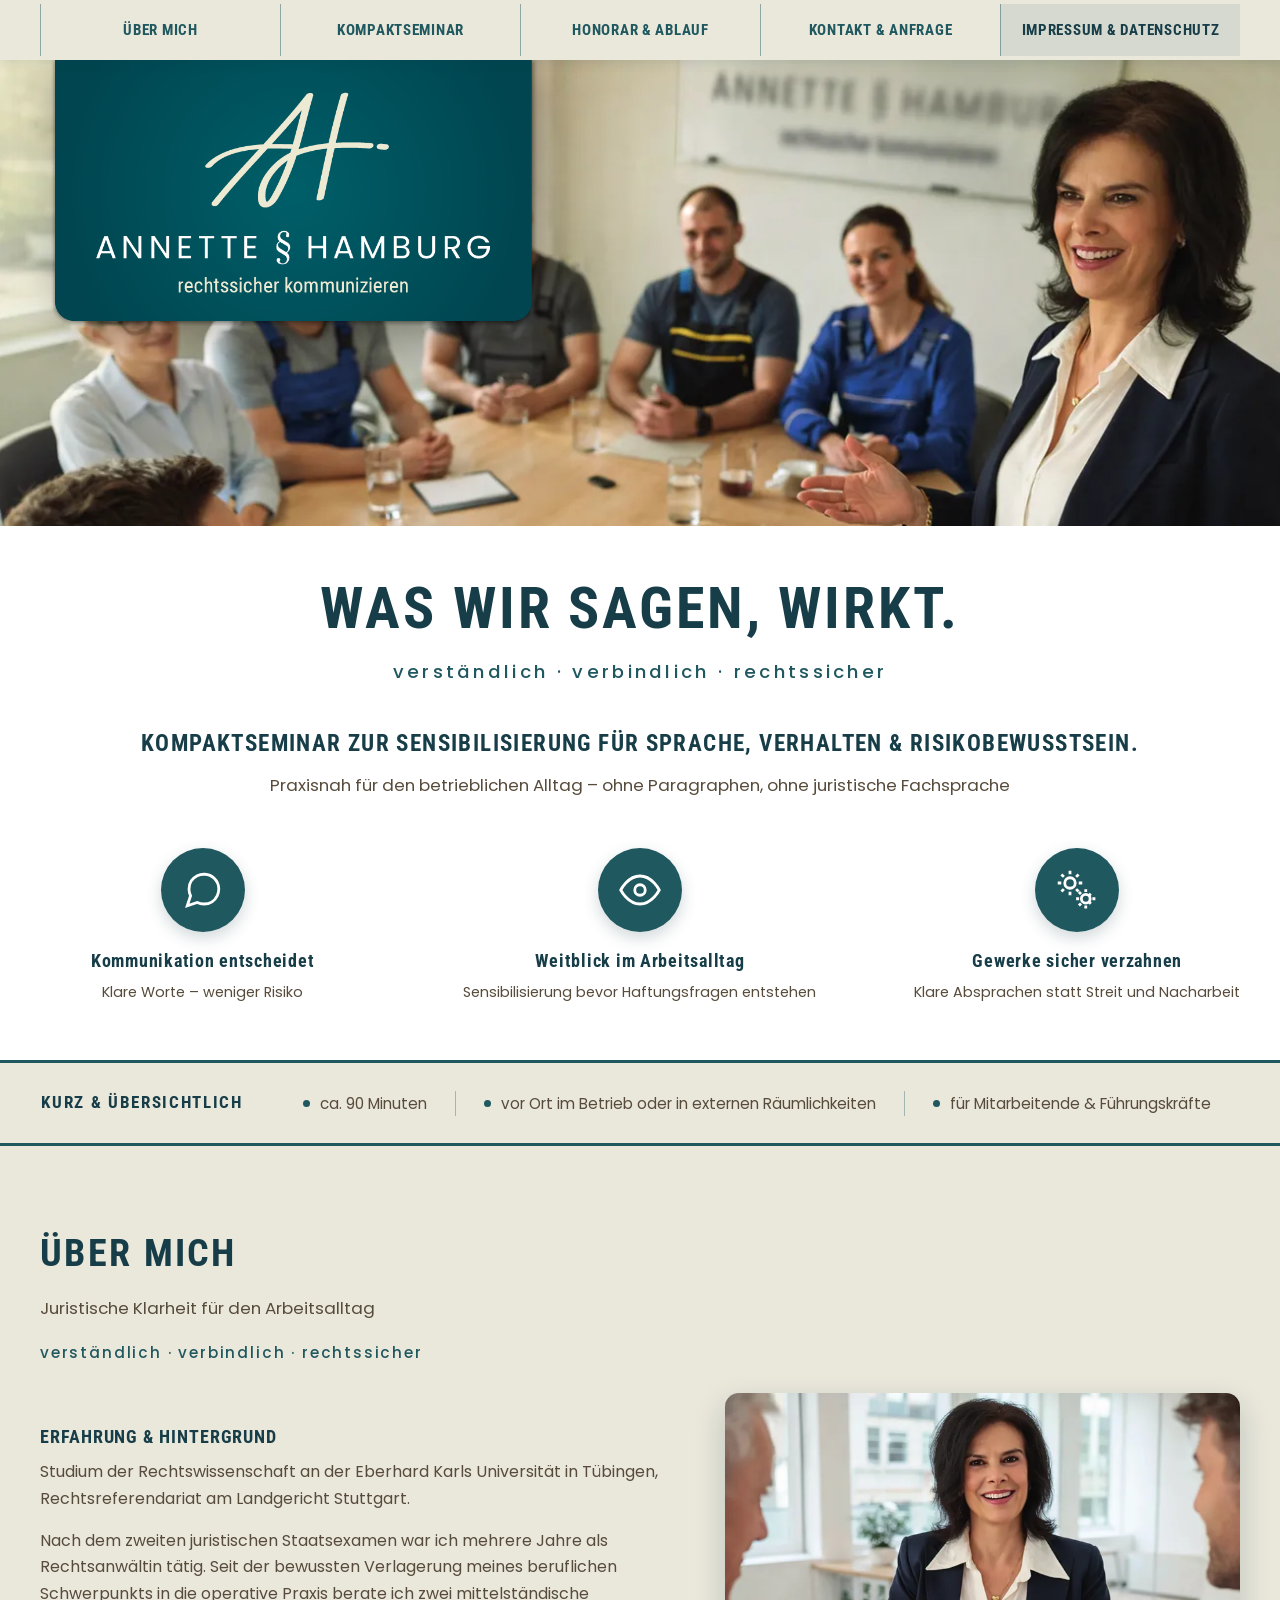
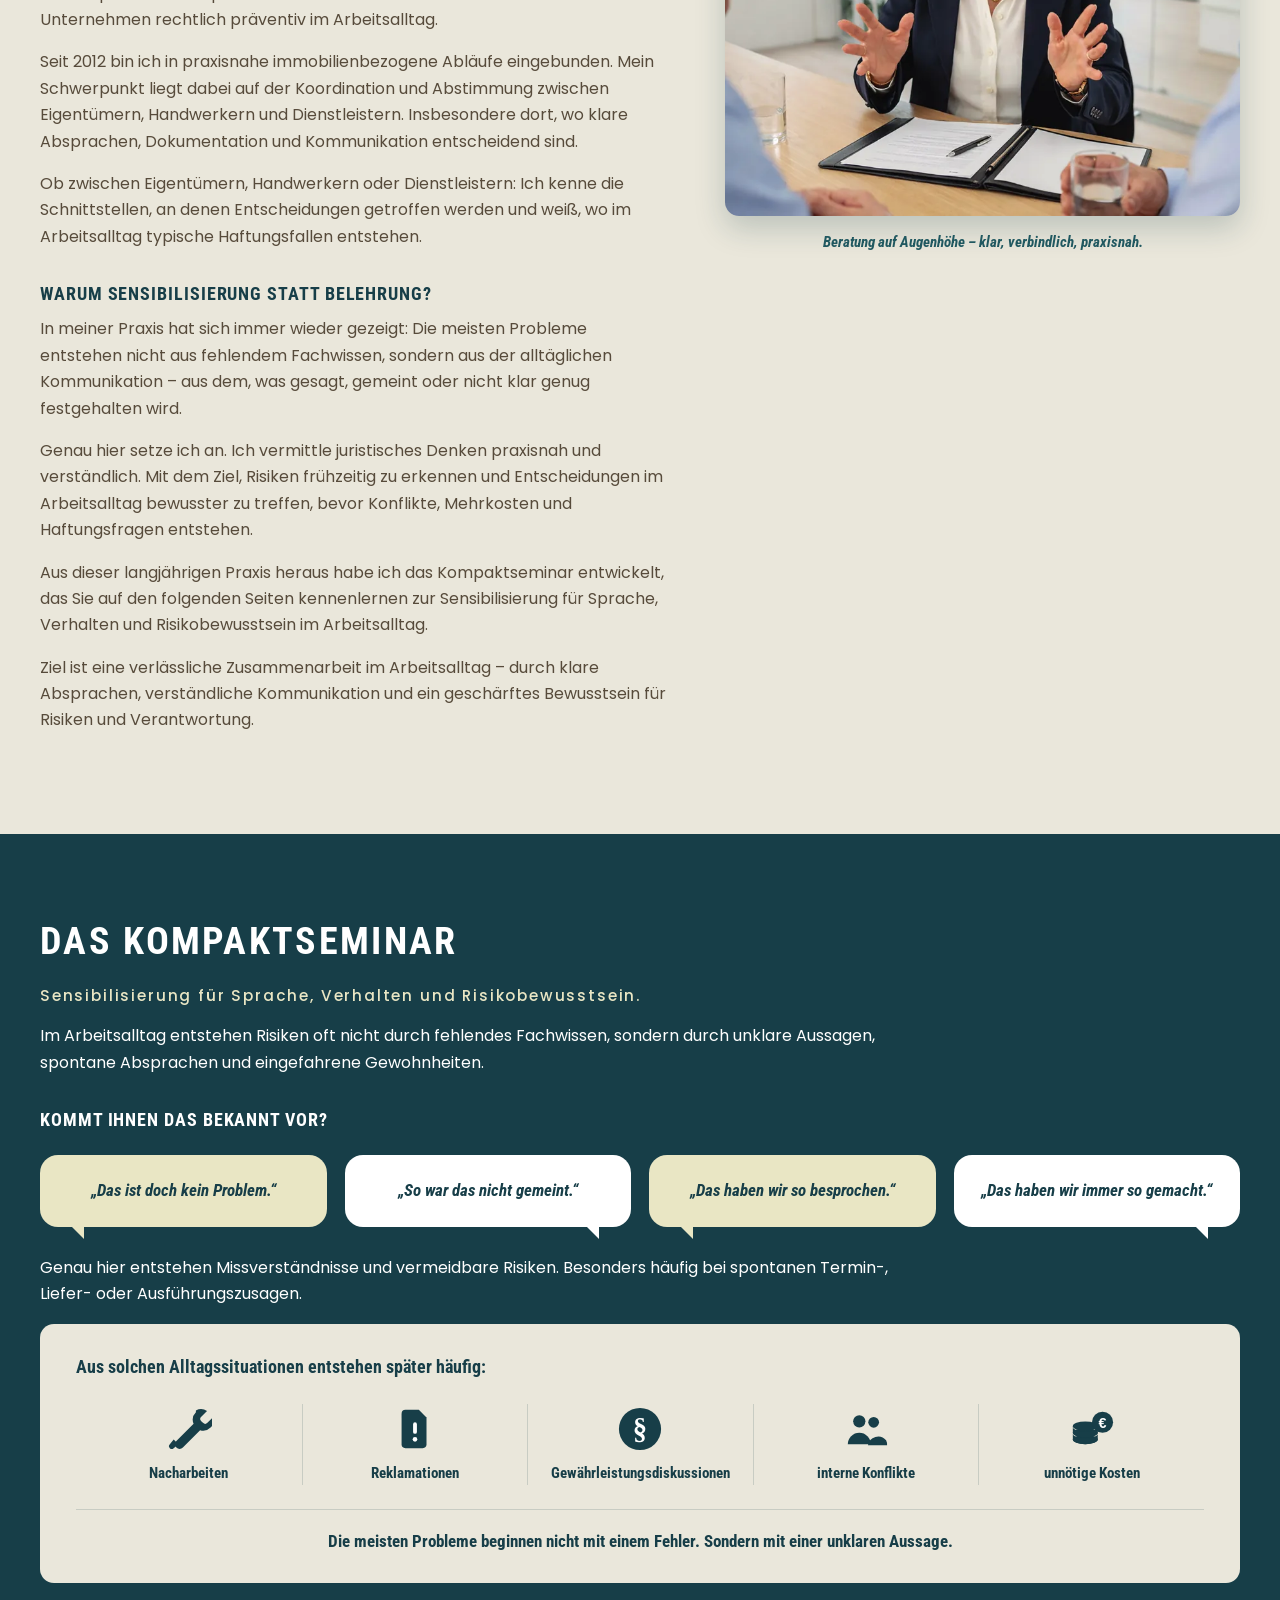
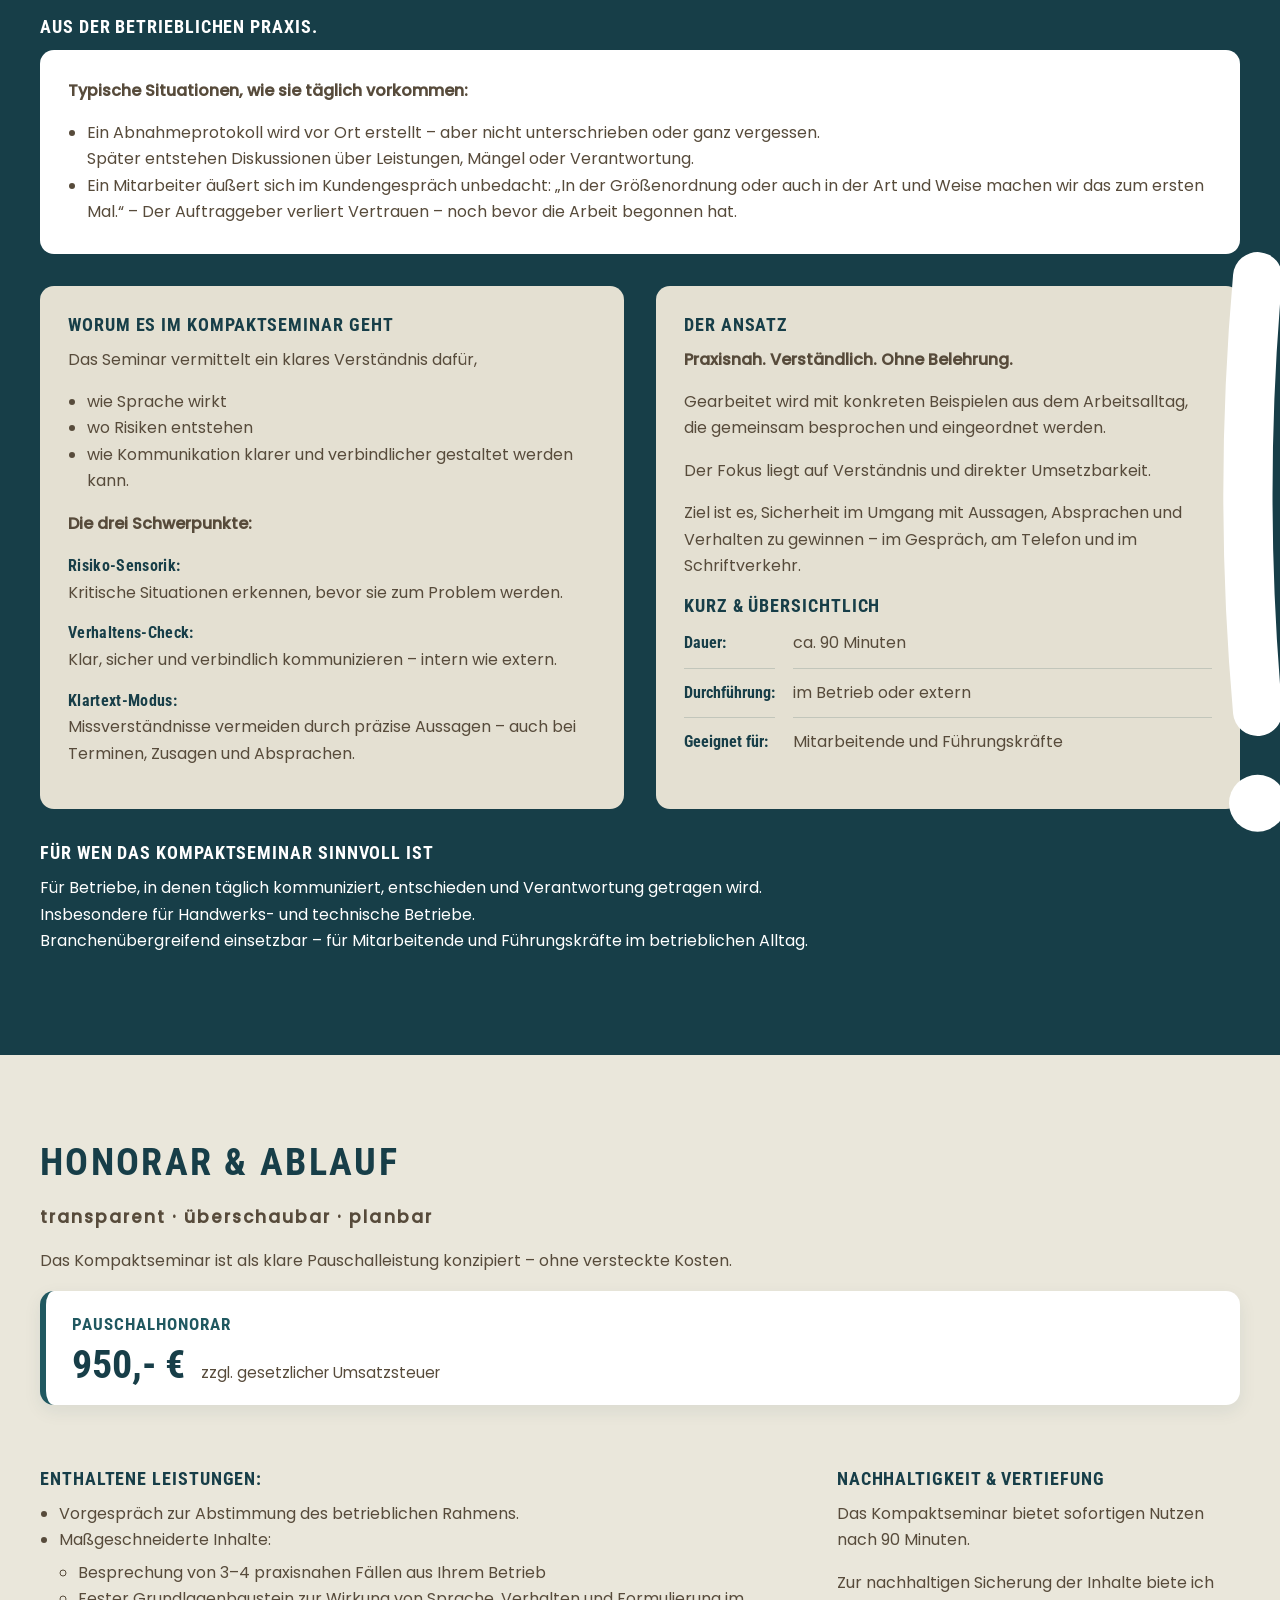
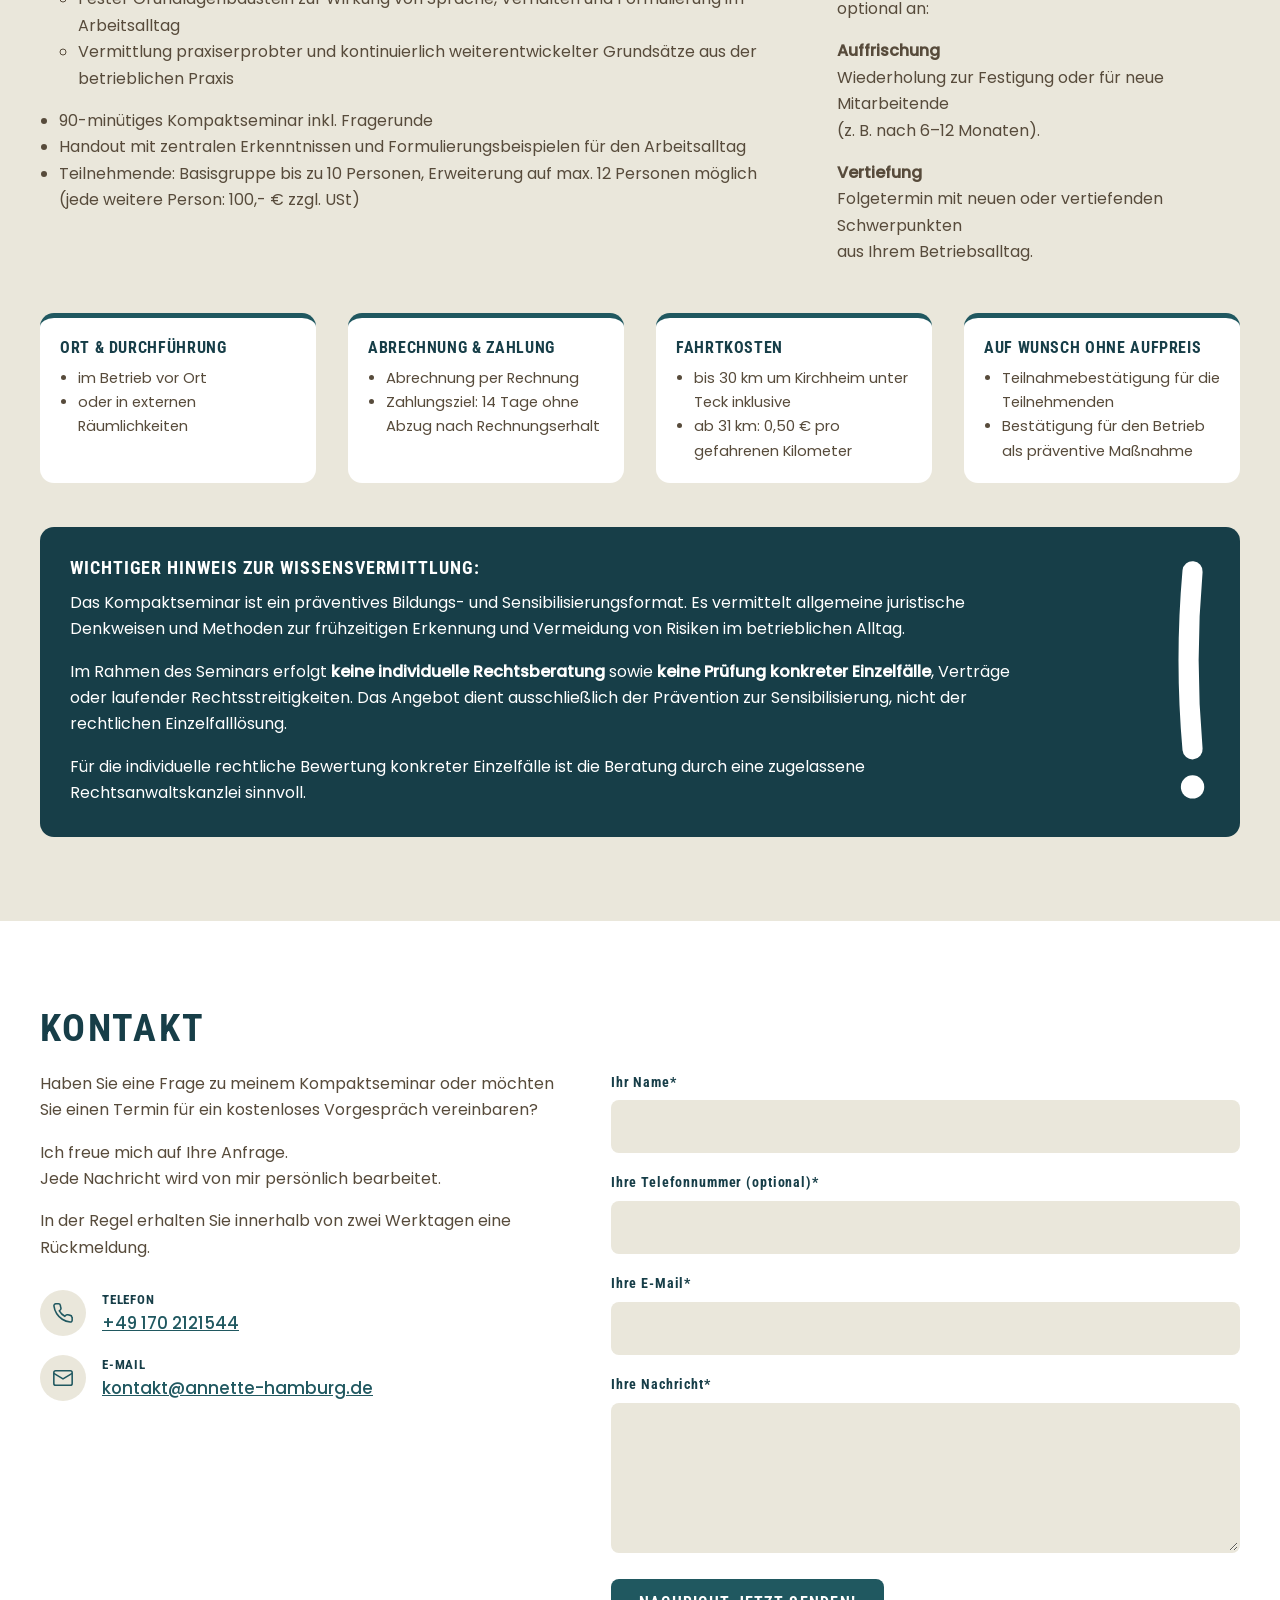
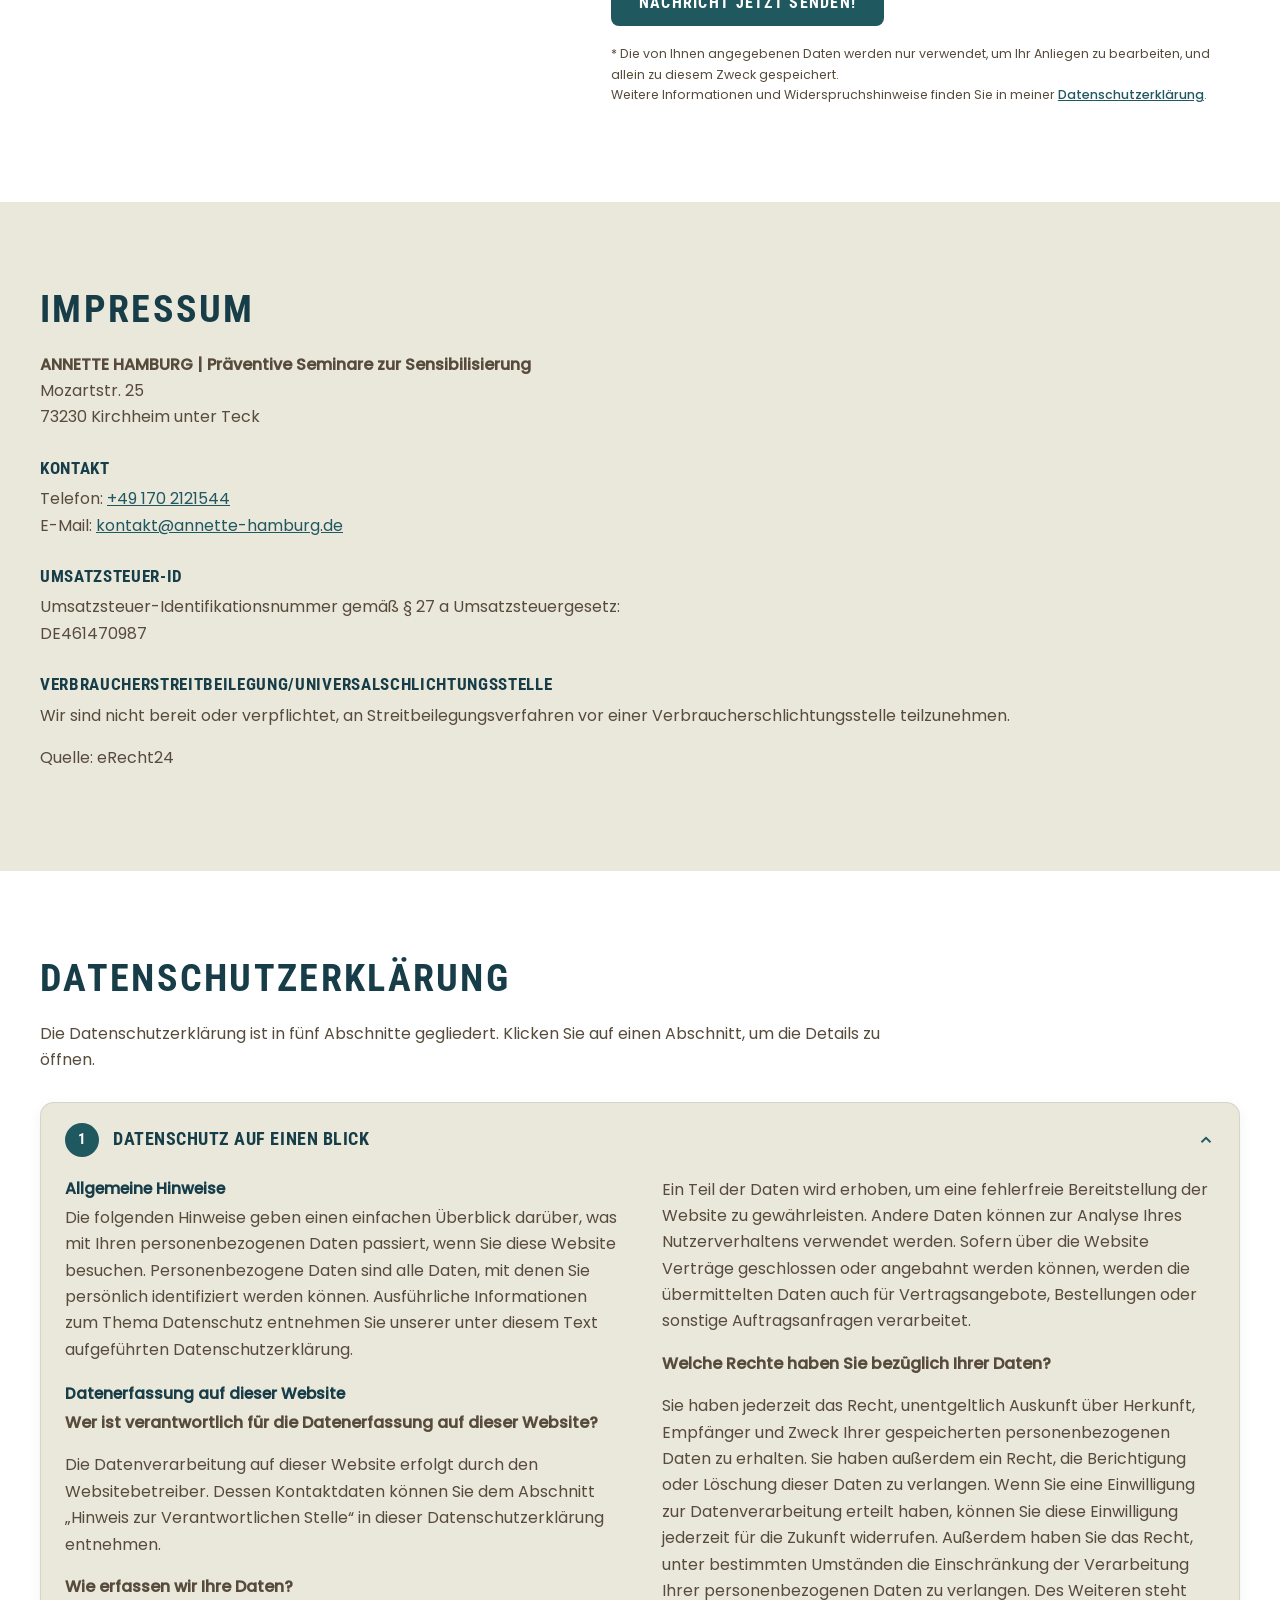
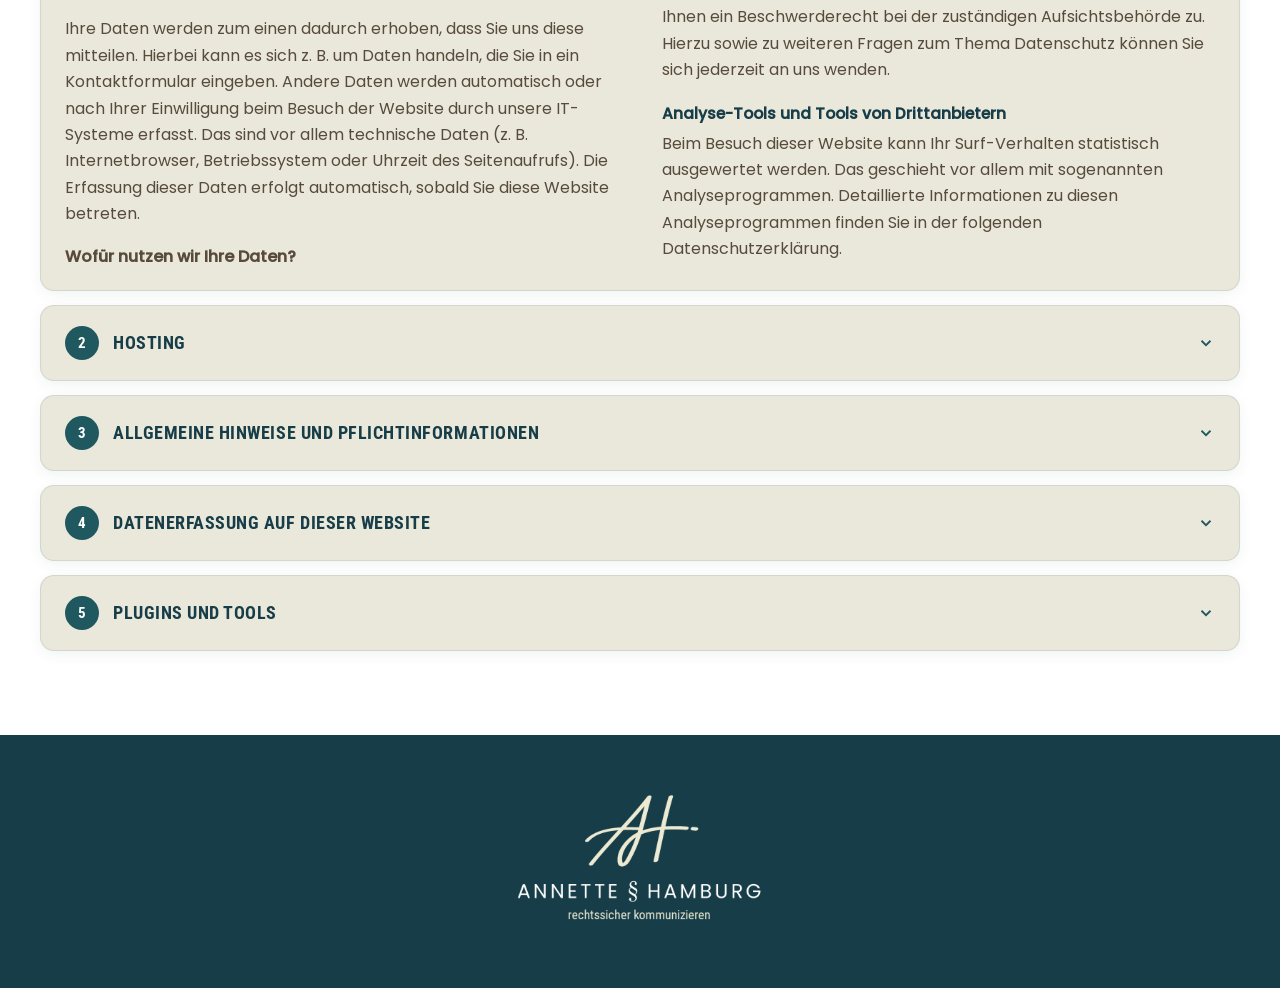
==== commit edbbc1e7: "Add files via upload" ====
--- a/index.html
+++ b/index.html
@@ -123,7 +123,6 @@
       <div class="wrap hero__intro">
         <h1 class="hero__title">WAS WIR SAGEN, WIRKT.</h1>
         <p class="hero__tagline tagline tagline--light">verständlich · verbindlich · rechtssicher</p>
-        <p class="hero__lead">Viele vermeidbare Kosten entstehen nicht durch fachliche Fehler, sondern durch <strong>unklare Absprachen, Missverständnisse</strong> und <strong>fehlende Dokumentation.</strong><br>Genau hier setzt das Kompaktseminar an.</p>
         <p class="hero__sub">Kompaktseminar zur Sensibilisierung für Sprache, Verhalten &amp; Risikobewusstsein.</p>
         <p class="hero__sub2">Praxisnah für den betrieblichen Alltag – ohne Paragraphen, ohne juristische Fachsprache</p>
       </div>
@@ -422,7 +421,8 @@
         <div class="contact__grid">
           <div class="contact__text">
             <p>Haben Sie eine Frage zu meinem Kompaktseminar oder möchten Sie einen Termin für ein kostenloses Vorgespräch vereinbaren?</p>
-            <p>Schreiben Sie mir gerne eine Nachricht. Ich melde mich in der Regel innerhalb von 24&nbsp;Stunden.</p>
+            <p>Ich freue mich auf Ihre Anfrage.<br>Jede Nachricht wird von mir persönlich bearbeitet.</p>
+            <p>In der Regel erhalten Sie innerhalb von zwei Werktagen eine Rückmeldung.</p>
 
             <ul class="contact__details">
               <li>
@@ -497,7 +497,7 @@
 
         <h3>Umsatzsteuer-ID</h3>
         <p>Umsatzsteuer-Identifikationsnummer gemäß § 27 a Umsatzsteuergesetz:<br>
-           XXXXXX</p>
+           DE461470987</p>
 
         <h3>Verbraucherstreitbeilegung/Universalschlichtungsstelle</h3>
         <p>Wir sind nicht bereit oder verpflichtet, an Streitbeilegungsverfahren vor einer Verbraucherschlichtungsstelle teilzunehmen.</p>
--- a/styles.css
+++ b/styles.css
@@ -281,14 +281,6 @@
   color: var(--petrol);
   margin-bottom: 2em;
 }
-.hero__lead {
-  max-width: 760px;
-  margin: 0 auto 2em;
-  padding: 0 10px;            /* etwas mehr Abstand zum Rand (v. a. auf Mobil) */
-  font-size: clamp(1rem, 2vw, 1.15rem);
-  color: var(--text-body);
-}
-.hero__lead strong { color: var(--petrol-dark); font-weight: 600; }
 .hero__sub {
   font-family: var(--font-head);
   font-weight: 700;
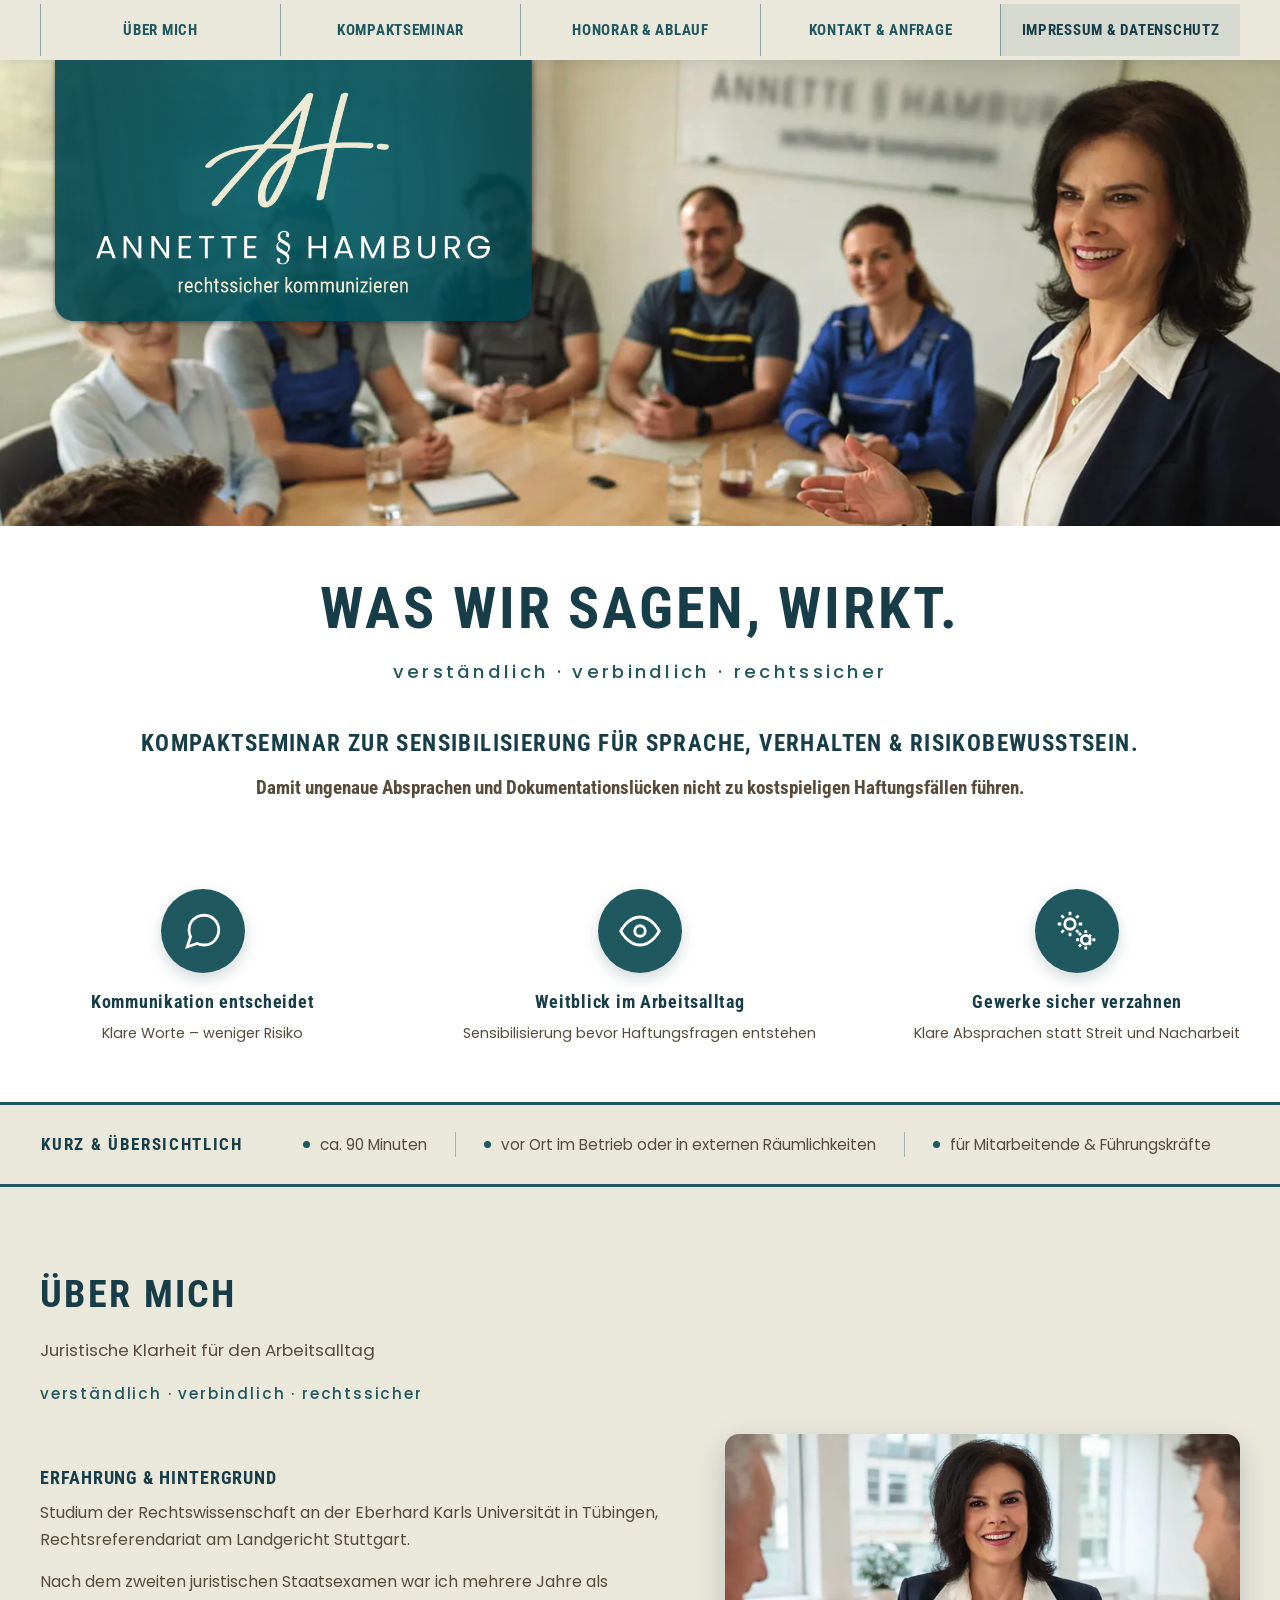
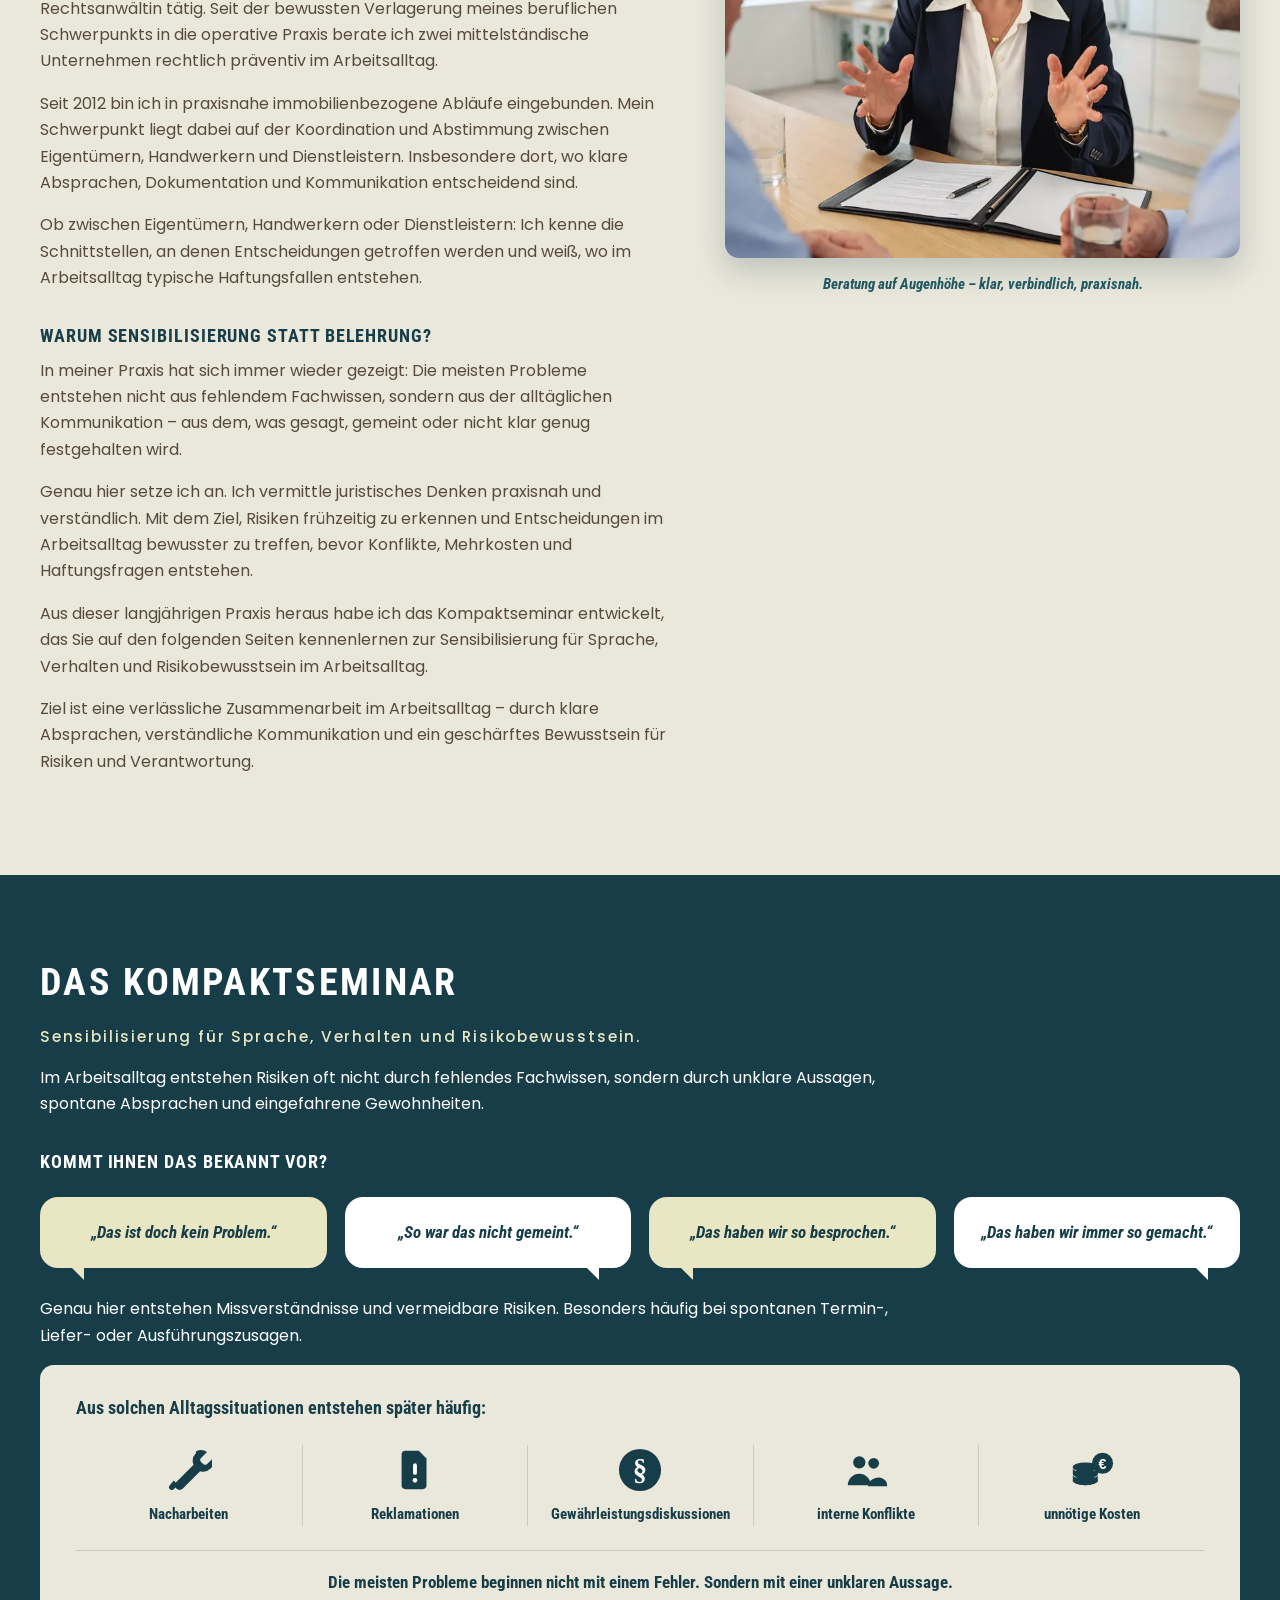
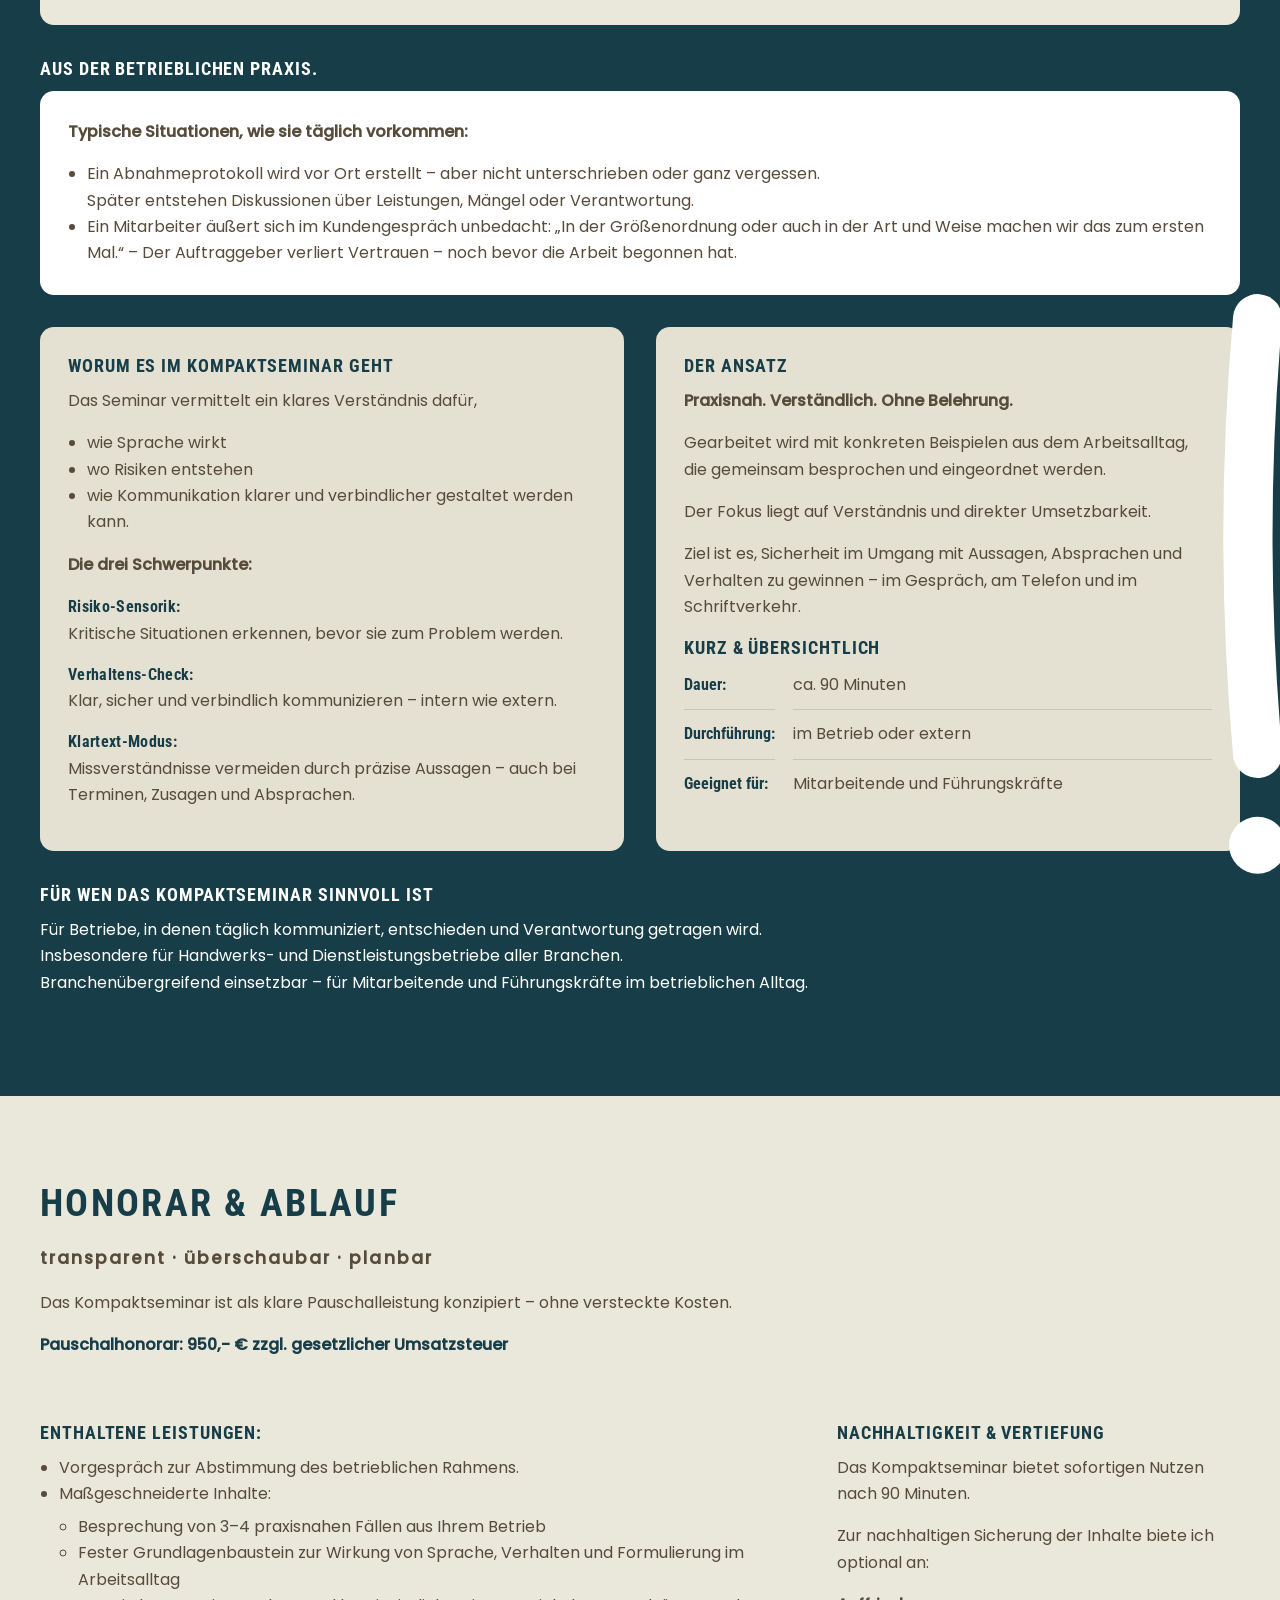
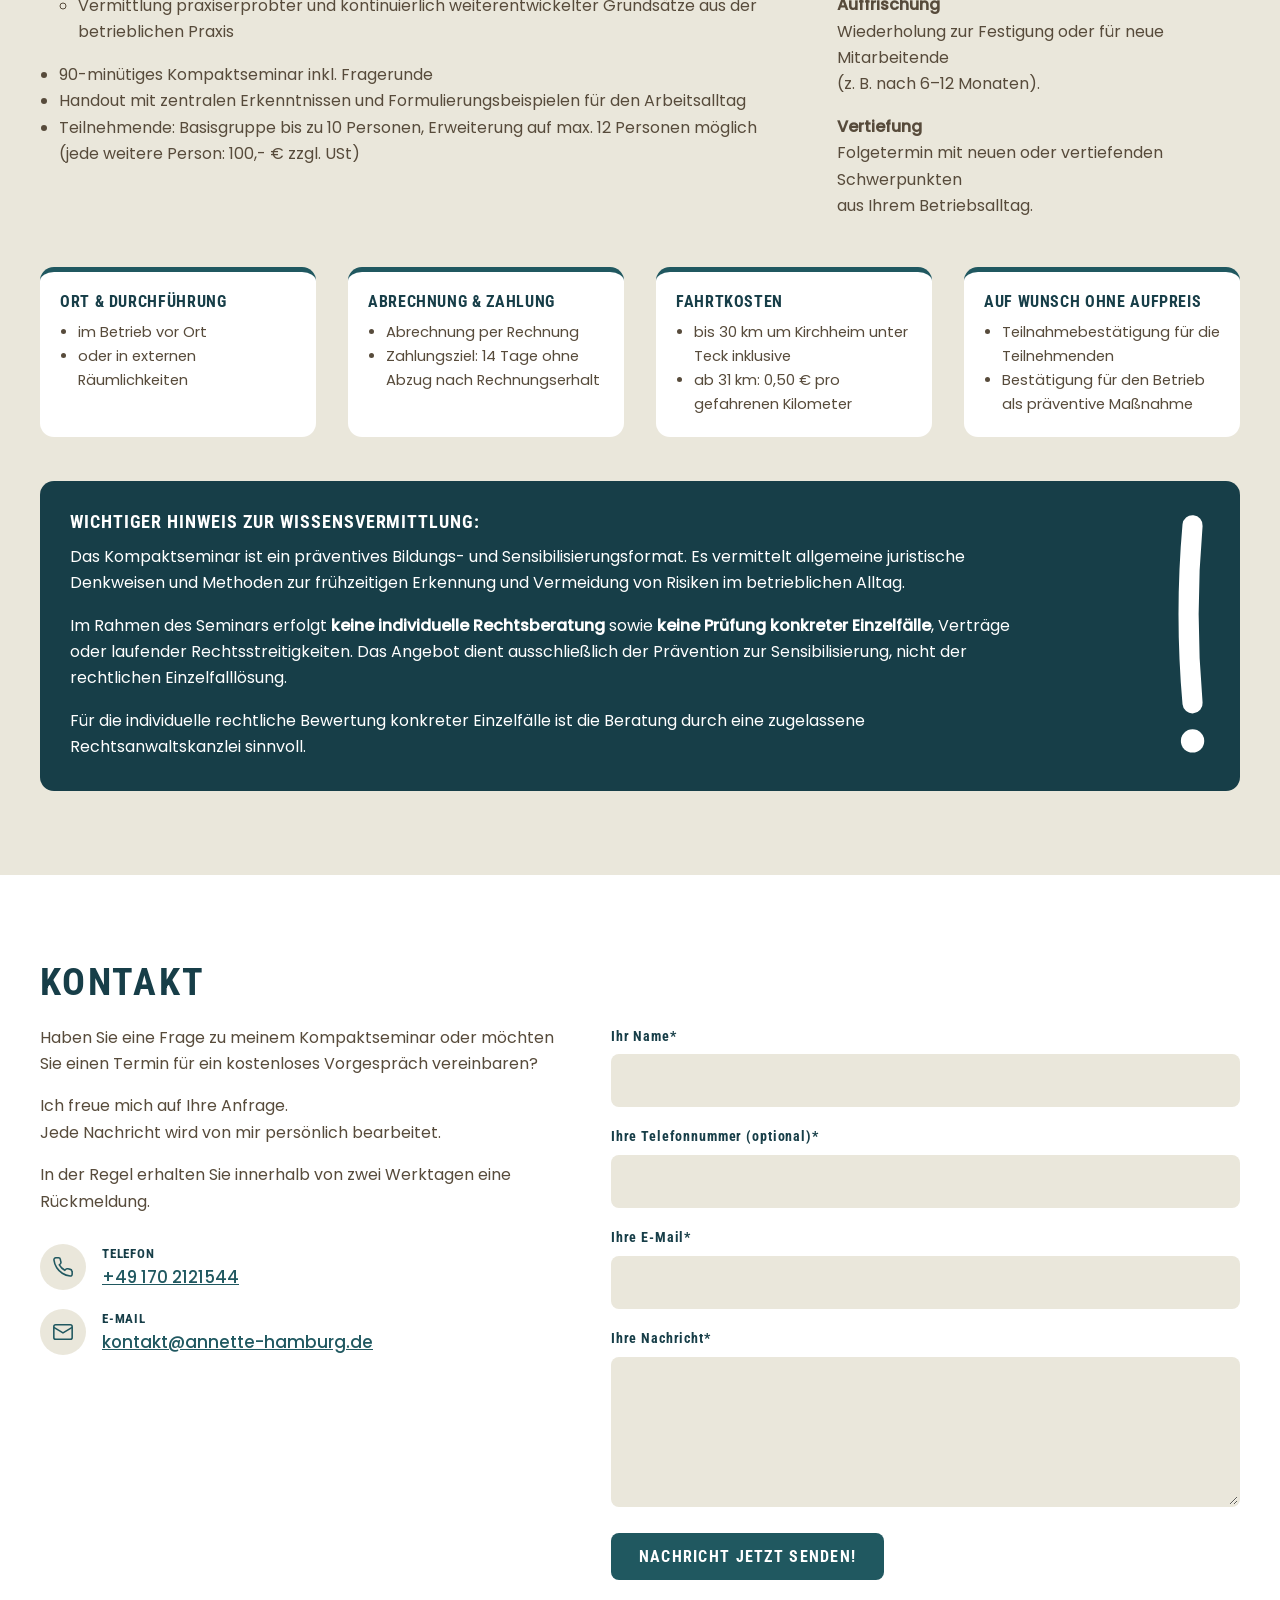
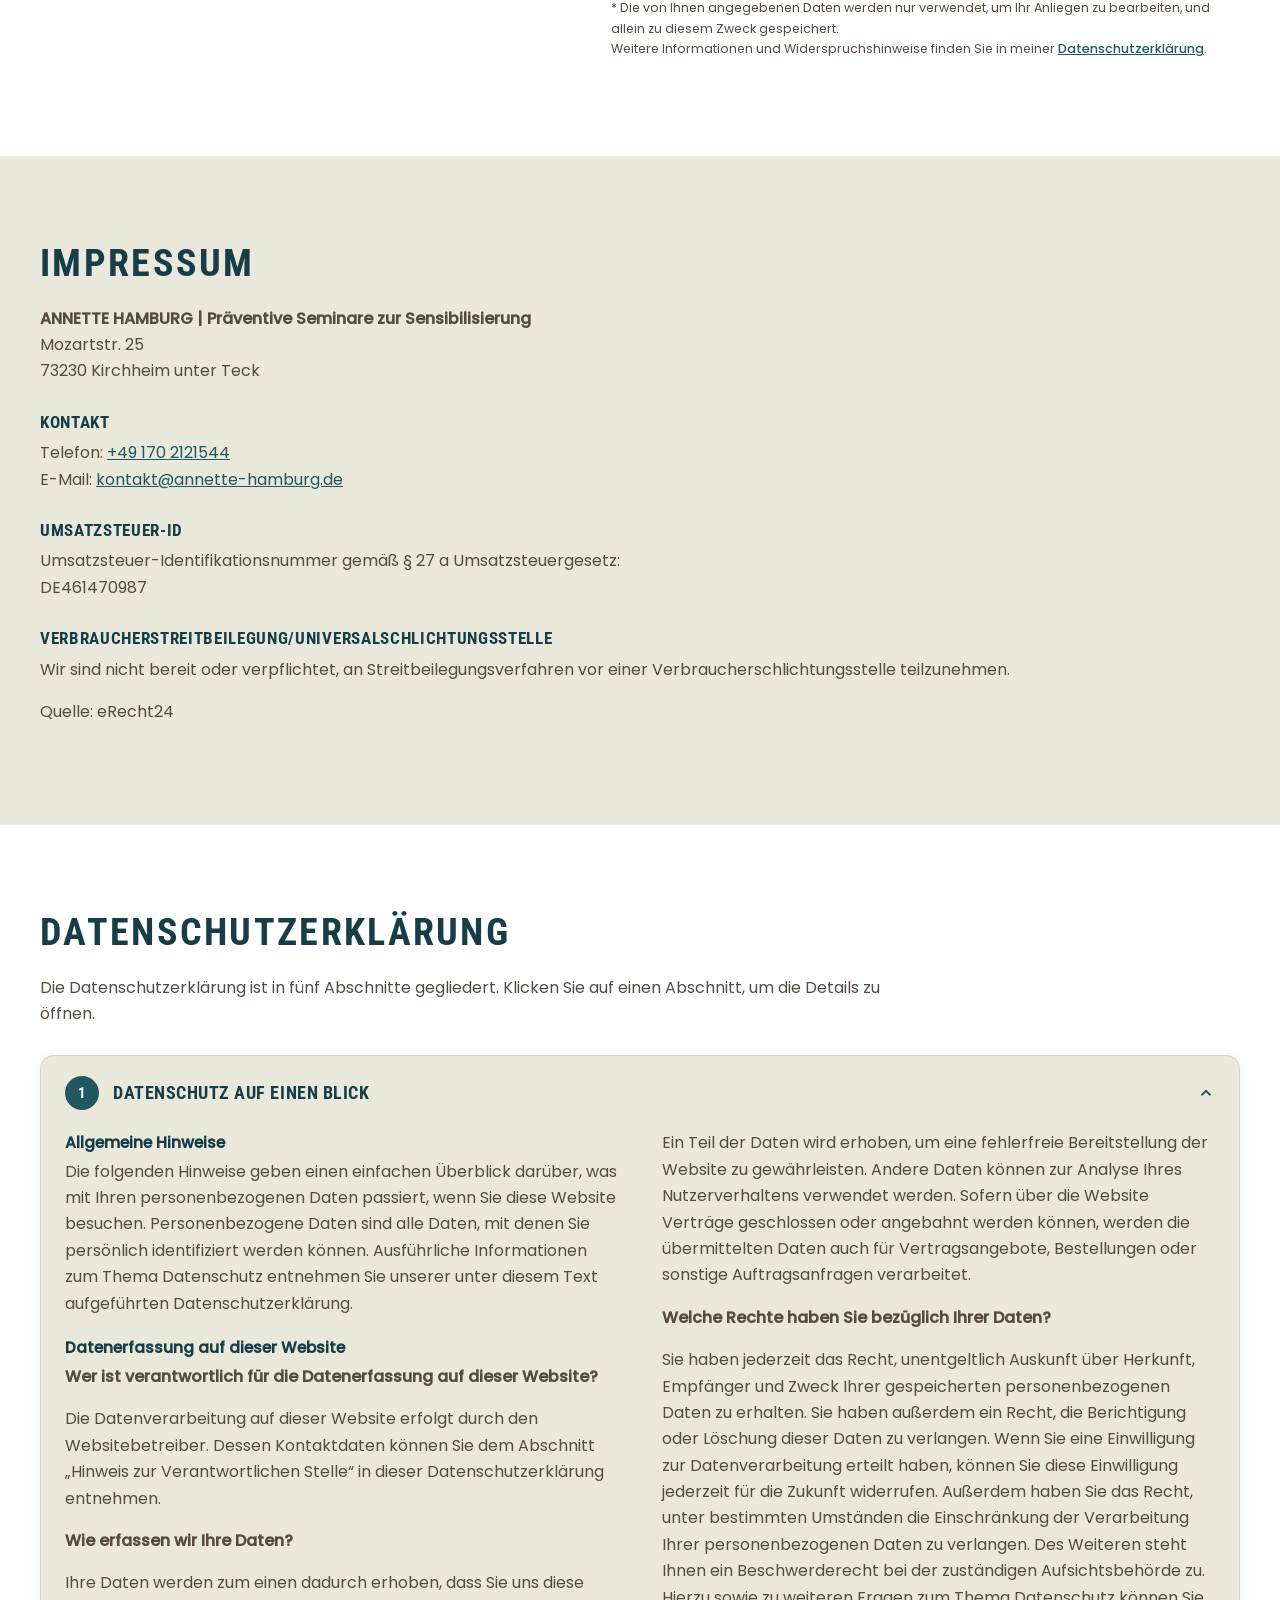
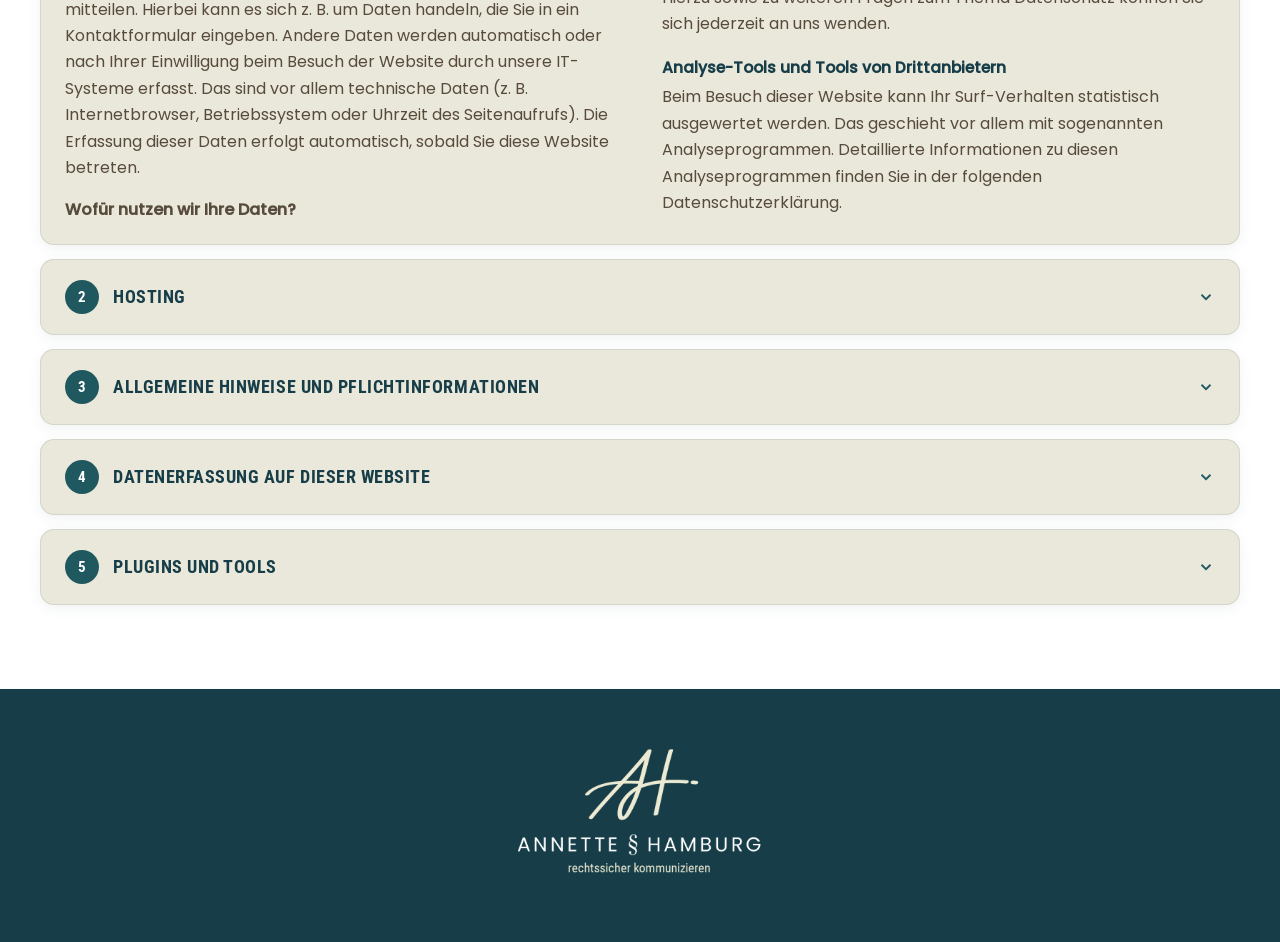
==== commit 228ba0b5: "Add files via upload" ====
--- a/index.html
+++ b/index.html
@@ -1,819 +1,821 @@
-<!DOCTYPE html>
-<html lang="de">
-<head>
-  <meta charset="UTF-8">
-  <meta name="viewport" content="width=device-width, initial-scale=1.0">
-
-  <!-- ==========================================================
-       Domain: kanonisch OHNE www -> https://annette-hamburg.de
-       Hosting: GitHub Pages (Custom Domain). GitHub Pages leitet www
-       automatisch auf die Hauptdomain um und erzwingt HTTPS.
-       ========================================================== -->
-
-  <title>ANNETTE § HAMBURG – Kompaktseminar für rechtssichere Kommunikation</title>
-  <meta name="description" content="Praxisnahes 90-Minuten-Kompaktseminar zur Sensibilisierung für Sprache, Verhalten & Risikobewusstsein – für Handwerks- und technische Betriebe. Klar, verständlich, ohne Paragraphen. Jetzt kostenloses Vorgespräch anfragen.">
-  <meta name="author" content="Annette Hamburg">
-  <meta name="robots" content="index, follow, max-image-preview:large, max-snippet:-1, max-video-preview:-1">
-  <link rel="canonical" href="https://annette-hamburg.de/">
-
-  <!-- Sprache/Region -->
-  <link rel="alternate" hreflang="de-DE" href="https://annette-hamburg.de/">
-  <link rel="alternate" hreflang="x-default" href="https://annette-hamburg.de/">
-
-  <!-- lokale SEO (Kirchheim unter Teck) -->
-  <meta name="geo.region" content="DE-BW">
-  <meta name="geo.placename" content="Kirchheim unter Teck">
-  <meta name="geo.position" content="48.6486;9.4531">
-  <meta name="ICBM" content="48.6486, 9.4531">
-
-  <!-- Darstellung -->
-  <meta name="theme-color" content="#173E48">
-  <meta name="color-scheme" content="light">
-
-  <!-- Open Graph (Facebook, LinkedIn, WhatsApp …) -->
-  <meta property="og:type" content="website">
-  <meta property="og:locale" content="de_DE">
-  <meta property="og:site_name" content="ANNETTE § HAMBURG">
-  <meta property="og:title" content="ANNETTE § HAMBURG – Kompaktseminar für rechtssichere Kommunikation">
-  <meta property="og:description" content="Praxisnahes 90-Minuten-Kompaktseminar zur Sensibilisierung für Sprache, Verhalten & Risikobewusstsein – für Handwerks- und technische Betriebe.">
-  <meta property="og:url" content="https://annette-hamburg.de/">
-  <meta property="og:image" content="https://annette-hamburg.de/assets/og-image.png">
-  <meta property="og:image:width" content="1200">
-  <meta property="og:image:height" content="630">
-  <meta property="og:image:alt" content="ANNETTE § HAMBURG – rechtssicher kommunizieren">
-
-  <!-- Twitter/X Card -->
-  <meta name="twitter:card" content="summary_large_image">
-  <meta name="twitter:title" content="ANNETTE § HAMBURG – Kompaktseminar für rechtssichere Kommunikation">
-  <meta name="twitter:description" content="Praxisnahes 90-Minuten-Kompaktseminar zur Sensibilisierung für Sprache, Verhalten & Risikobewusstsein – für Handwerks- und technische Betriebe.">
-  <meta name="twitter:image" content="https://annette-hamburg.de/assets/og-image.png">
-
-  <!-- Favicons / App-Icons -->
-  <link rel="icon" href="assets/favicon.ico" sizes="any">
-  <link rel="icon" type="image/png" sizes="32x32" href="assets/favicon-32.png">
-  <link rel="icon" type="image/png" sizes="16x16" href="assets/favicon-16.png">
-  <link rel="apple-touch-icon" sizes="180x180" href="assets/apple-touch-icon.png">
-  <link rel="manifest" href="site.webmanifest">
-
-  <!-- LCP-Bilder früh laden (Hero-Foto responsiv + Logo) -->
-  <link rel="preload" as="image" imagesrcset="assets/header-team-768.webp 768w, assets/header-team-1300.webp 1300w, assets/header-team-1920.webp 1920w" imagesizes="100vw" fetchpriority="high">
-  <link rel="preload" as="image" href="assets/Logo_Header_420x230.png">
-
-  <!-- ?v=… = Cache-Busting: bei jeder Änderung an styles.css/script.js die Zahl
-       erhöhen, dann laden Browser die Datei garantiert neu -->
-  <link rel="stylesheet" href="styles.css?v=3">
-  <!-- markiert JS-Verfügbarkeit früh, damit Scroll-Reveal ohne Flackern startet -->
-  <script>document.documentElement.classList.add('js');</script>
-</head>
-<body id="top">
-
-  <!-- Barrierefreiheit: Sprung zum Inhalt für Tastatur-/Screenreader-Nutzer -->
-  <a class="skip-link" href="#inhalt">Zum Inhalt springen</a>
-
-  <!-- Lese-Fortschrittsbalken (füllt sich beim Scrollen) -->
-  <div class="scroll-progress" aria-hidden="true"><span id="progressBar"></span></div>
-
-  <!-- ============================================================
-       Header / Navigation
-       ============================================================ -->
-  <header class="site-header">
-    <div class="wrap site-header__bar">
-      <!-- Auf Mobil zusätzlich der Marken-Schriftzug links (die große Logo-Karte
-           im Hero scrollt weg); Desktop zeigt nur die Menüpunkte (wie in der PDF). -->
-      <a class="site-header__brand" href="#top" aria-label="ANNETTE § HAMBURG – zum Seitenanfang">ANNETTE&nbsp;§&nbsp;HAMBURG</a>
-      <button class="nav-toggle" aria-expanded="false" aria-controls="nav" aria-label="Menü öffnen">
-        <span class="nav-toggle__bar"></span>
-        <span class="nav-toggle__bar"></span>
-        <span class="nav-toggle__bar"></span>
-      </button>
-
-      <nav class="nav" id="nav" aria-label="Hauptnavigation">
-        <ul class="nav__list">
-          <li class="nav__item"><a class="nav__link" href="#ueber-mich">Über mich</a></li>
-          <li class="nav__item"><a class="nav__link" href="#kompaktseminar">Kompakt&shy;seminar</a></li>
-          <li class="nav__item"><a class="nav__link" href="#honorar-ablauf">Honorar &amp; Ablauf</a></li>
-          <li class="nav__item"><a class="nav__link" href="#kontakt">Kontakt &amp; Anfrage</a></li>
-          <li class="nav__item"><a class="nav__link" href="#impressum">Impressum &amp; Datenschutz</a></li>
-        </ul>
-      </nav>
-    </div>
-  </header>
-
-  <main id="inhalt" tabindex="-1">
-
-    <!-- ============================================================
-         1. Hero
-         ============================================================ -->
-    <section class="hero">
-      <div class="hero__media">
-        <picture>
-          <source type="image/webp"
-                  srcset="assets/header-team-768.webp 768w, assets/header-team-1300.webp 1300w, assets/header-team-1920.webp 1920w"
-                  sizes="100vw">
-          <img src="assets/header-team-color.png"
-               alt="Annette Hamburg im Seminar mit einem Team aus Handwerkern und Mitarbeitenden am Besprechungstisch"
-               width="2795" height="1016" fetchpriority="high" decoding="async">
-        </picture>
-        <a class="hero-logo" href="#top" aria-label="ANNETTE § HAMBURG – rechtssicher kommunizieren – zum Seitenanfang">
-          <img src="assets/Logo_Header_420x230.png" alt="ANNETTE § HAMBURG – rechtssicher kommunizieren"
-               width="840" height="460" fetchpriority="high">
-        </a>
-      </div>
-
-      <div class="wrap hero__intro">
-        <h1 class="hero__title">WAS WIR SAGEN, WIRKT.</h1>
-        <p class="hero__tagline tagline tagline--light">verständlich · verbindlich · rechtssicher</p>
-        <p class="hero__sub">Kompaktseminar zur Sensibilisierung für Sprache, Verhalten &amp; Risikobewusstsein.</p>
-        <p class="hero__sub2">Praxisnah für den betrieblichen Alltag – ohne Paragraphen, ohne juristische Fachsprache</p>
-      </div>
-
-      <div class="wrap badges">
-        <div class="badge">
-          <div class="badge__icon" aria-hidden="true">
-            <!-- Icon: Sprechblase -->
-            <svg viewBox="0 0 24 24"><path d="M21 11.5a8.38 8.38 0 0 1-.9 3.8 8.5 8.5 0 0 1-7.6 4.7 8.38 8.38 0 0 1-3.8-.9L3 21l1.9-5.7a8.38 8.38 0 0 1-.9-3.8 8.5 8.5 0 0 1 4.7-7.6 8.38 8.38 0 0 1 3.8-.9h.5a8.48 8.48 0 0 1 8 8v.5z"/></svg>
-          </div>
-          <p class="badge__title">Kommunikation entscheidet</p>
-          <p class="badge__text">Klare Worte – weniger Risiko</p>
-        </div>
-        <div class="badge">
-          <div class="badge__icon" aria-hidden="true">
-            <!-- Icon: Auge / Weitblick -->
-            <svg viewBox="0 0 24 24"><path d="M1 12s4-8 11-8 11 8 11 8-4 8-11 8-11-8-11-8z"/><circle cx="12" cy="12" r="3"/></svg>
-          </div>
-          <p class="badge__title">Weitblick im Arbeitsalltag</p>
-          <p class="badge__text">Sensibilisierung bevor Haftungsfragen entstehen</p>
-        </div>
-        <div class="badge">
-          <div class="badge__icon" aria-hidden="true">
-            <!-- Icon: Zahnräder / Gewerke verzahnen -->
-            <svg viewBox="0 0 24 24"><circle cx="8" cy="8" r="3"/><path d="M8 1v2M8 13v2M1 8h2M13 8h2M3.1 3.1l1.4 1.4M11.5 11.5l1.4 1.4M3.1 12.9l1.4-1.4M11.5 4.5l1.4-1.4"/><circle cx="17" cy="17" r="2.5"/><path d="M17 11.5v1.7M17 20.8v1.7M11.5 17h1.7M20.8 17h1.7M13.1 13.1l1.2 1.2M18.7 18.7l1.2 1.2M13.1 20.9l1.2-1.2M18.7 15.3l1.2-1.2"/></svg>
-          </div>
-          <p class="badge__title">Gewerke sicher verzahnen</p>
-          <p class="badge__text">Klare Absprachen statt Streit und Nacharbeit</p>
-        </div>
-      </div>
-    </section>
-
-    <!-- Kurz-&-übersichtlich-Leiste -->
-    <aside class="quickfacts" aria-label="Kurz und übersichtlich">
-      <div class="wrap quickfacts__inner">
-        <span class="quickfacts__label">Kurz &amp; übersichtlich</span>
-        <ul class="quickfacts__list">
-          <li>ca. 90 Minuten</li>
-          <li>vor Ort im Betrieb oder in externen Räumlichkeiten</li>
-          <li>für Mitarbeitende &amp; Führungskräfte</li>
-        </ul>
-      </div>
-    </aside>
-
-    <!-- ============================================================
-         2. Über mich
-         ============================================================ -->
-    <section class="sec about" id="ueber-mich">
-      <div class="wrap">
-        <h2 class="sec-title">Über mich</h2>
-        <p class="about__intro">Juristische Klarheit für den Arbeitsalltag</p>
-        <p class="tagline">verständlich · verbindlich · rechtssicher</p>
-
-        <div class="about__grid">
-          <div class="about__text">
-            <h3 class="subhead">Erfahrung &amp; Hintergrund</h3>
-            <p>Studium der Rechtswissenschaft an der Eberhard Karls Universität in Tübingen, Rechtsreferendariat am Landgericht Stuttgart.</p>
-            <p>Nach dem zweiten juristischen Staatsexamen war ich mehrere Jahre als Rechtsanwältin tätig. Seit der bewussten Verlagerung meines beruflichen Schwerpunkts in die operative Praxis berate ich zwei mittelständische Unternehmen rechtlich präventiv im Arbeitsalltag.</p>
-            <p>Seit 2012 bin ich in praxisnahe immobilienbezogene Abläufe eingebunden. Mein Schwerpunkt liegt dabei auf der Koordination und Abstimmung zwischen Eigentümern, Handwerkern und Dienstleistern. Insbesondere dort, wo klare Absprachen, Dokumentation und Kommunikation entscheidend sind.</p>
-            <p>Ob zwischen Eigentümern, Handwerkern oder Dienstleistern: Ich kenne die Schnittstellen, an denen Entscheidungen getroffen werden und weiß, wo im Arbeitsalltag typische Haftungsfallen entstehen.</p>
-
-            <h3 class="subhead">Warum Sensibilisierung statt Belehrung?</h3>
-            <p>In meiner Praxis hat sich immer wieder gezeigt: Die meisten Probleme entstehen nicht aus fehlendem Fachwissen, sondern aus der alltäglichen Kommunikation – aus dem, was gesagt, gemeint oder nicht klar genug festgehalten wird.</p>
-            <p>Genau hier setze ich an. Ich vermittle juristisches Denken praxisnah und verständlich. Mit dem Ziel, Risiken frühzeitig zu erkennen und Entscheidungen im Arbeitsalltag bewusster zu treffen, bevor Konflikte, Mehrkosten und Haftungsfragen entstehen.</p>
-            <p>Aus dieser langjährigen Praxis heraus habe ich das Kompaktseminar entwickelt, das Sie auf den folgenden Seiten kennenlernen zur Sensibilisierung für Sprache, Verhalten und Risikobewusstsein im Arbeitsalltag.</p>
-            <p>Ziel ist eine verlässliche Zusammenarbeit im Arbeitsalltag – durch klare Absprachen, verständliche Kommunikation und ein geschärftes Bewusstsein für Risiken und Verantwortung.</p>
-          </div>
-
-          <div class="about__media reveal">
-            <div class="media-zoom">
-              <picture>
-                <source type="image/webp"
-                        srcset="assets/foto-beratung-500.webp 500w, assets/foto-beratung-800.webp 800w, assets/foto-beratung-1000.webp 1000w"
-                        sizes="(min-width: 900px) 40vw, 100vw">
-                <img src="assets/foto-beratung-color.png"
-                     alt="Annette Hamburg im Beratungsgespräch mit zwei Männern am Tisch"
-                     width="2048" height="1684" loading="lazy" decoding="async">
-              </picture>
-            </div>
-            <p class="about__caption">Beratung auf Augenhöhe – klar, verbindlich, praxisnah.</p>
-          </div>
-        </div>
-      </div>
-    </section>
-
-    <!-- ============================================================
-         3. Das Kompaktseminar
-         ============================================================ -->
-    <section class="sec seminar" id="kompaktseminar">
-      <div class="wrap">
-        <h2 class="sec-title sec-title--light">Das Kompaktseminar</h2>
-        <p class="tagline tagline--light">Sensibilisierung für Sprache, Verhalten und Risikobewusstsein.</p>
-
-        <p class="seminar__intro">Im Arbeitsalltag entstehen Risiken oft nicht durch fehlendes Fachwissen, sondern durch unklare Aussagen, spontane Absprachen und eingefahrene Gewohnheiten.</p>
-
-        <h3 class="subhead subhead--light">Kommt Ihnen das bekannt vor?</h3>
-        <div class="bubbles">
-          <p class="bubble">„Das ist doch kein Problem.“</p>
-          <p class="bubble">„So war das nicht gemeint.“</p>
-          <p class="bubble">„Das haben wir so besprochen.“</p>
-          <p class="bubble">„Das haben wir immer so gemacht.“</p>
-        </div>
-        <p class="seminar__conclusion">Genau hier entstehen Missverständnisse und vermeidbare Risiken. Besonders häufig bei spontanen Termin-, Liefer- oder Ausführungszusagen.</p>
-
-        <!-- Risiko-Box: was aus solchen Alltagssituationen häufig entsteht -->
-        <div class="riskbox reveal">
-          <p class="riskbox__title">Aus solchen Alltagssituationen entstehen später häufig:</p>
-          <ul class="riskbox__items">
-            <li class="riskbox__item">
-              <span class="riskbox__icon" aria-hidden="true">
-                <svg viewBox="0 0 24 24" fill="currentColor"><path d="M15.6 3.3a5.5 5.5 0 0 0-1.2 6l-9 9a2.4 2.4 0 1 0 3.4 3.4l9-9a5.5 5.5 0 0 0 6.8-6.9l-3 3a1.6 1.6 0 0 1-2.3 0l-.9-.9a1.6 1.6 0 0 1 0-2.3l3-3a5.5 5.5 0 0 0-5.8-.3z"/><path d="M4 17.5 2 20a1.4 1.4 0 0 0 2 2l2.5-2z"/></svg>
-              </span>
-              <span class="riskbox__label">Nacharbeiten</span>
-            </li>
-            <li class="riskbox__item">
-              <span class="riskbox__icon" aria-hidden="true">
-                <svg viewBox="0 0 24 24" fill="currentColor"><path d="M7 2h7l4 4v14a2 2 0 0 1-2 2H7a2 2 0 0 1-2-2V4a2 2 0 0 1 2-2z"/><rect x="11" y="8.5" width="2" height="6" rx="1" fill="#fff"/><circle cx="12" cy="17.4" r="1.2" fill="#fff"/></svg>
-              </span>
-              <span class="riskbox__label">Reklamationen</span>
-            </li>
-            <li class="riskbox__item">
-              <span class="riskbox__icon" aria-hidden="true">
-                <svg viewBox="0 0 24 24"><circle cx="12" cy="12" r="11" fill="currentColor"/><text x="12" y="17.4" text-anchor="middle" font-family="Georgia, 'Times New Roman', serif" font-size="15" font-weight="700" fill="#fff">§</text></svg>
-              </span>
-              <span class="riskbox__label">Gewährleistungs&shy;diskussionen</span>
-            </li>
-            <li class="riskbox__item">
-              <span class="riskbox__icon" aria-hidden="true">
-                <svg viewBox="0 0 24 24" fill="currentColor"><circle cx="8.5" cy="8" r="3.2"/><path d="M2.5 20a6 6 0 0 1 12 0z"/><circle cx="16" cy="8.5" r="2.8"/><path d="M13 20.5a5.4 5.4 0 0 1 9.5-2.6A5.4 5.4 0 0 1 23 20.5z"/></svg>
-              </span>
-              <span class="riskbox__label">interne Konflikte</span>
-            </li>
-            <li class="riskbox__item">
-              <span class="riskbox__icon" aria-hidden="true">
-                <svg viewBox="0 0 24 24"><g fill="currentColor"><ellipse cx="8.5" cy="17.5" rx="6.5" ry="2.4"/><path d="M2 17.5v-3c0 1.3 2.9 2.4 6.5 2.4S15 15.8 15 14.5v3c0 1.3-2.9 2.4-6.5 2.4S2 18.8 2 17.5z"/><ellipse cx="8.5" cy="14" rx="6.5" ry="2.4"/><path d="M2 14v-3c0 1.3 2.9 2.4 6.5 2.4S15 12.3 15 11v3c0 1.3-2.9 2.4-6.5 2.4S2 15.3 2 14z"/><ellipse cx="8.5" cy="10.5" rx="6.5" ry="2.4"/></g><circle cx="17.5" cy="8.5" r="5.5" fill="currentColor"/><text x="17.5" y="11.4" text-anchor="middle" font-family="Arial, sans-serif" font-size="7.5" font-weight="700" fill="#fff">€</text></svg>
-              </span>
-              <span class="riskbox__label">unnötige Kosten</span>
-            </li>
-          </ul>
-          <p class="riskbox__foot">Die meisten Probleme beginnen nicht mit einem Fehler. Sondern mit einer unklaren Aussage.</p>
-        </div>
-
-        <!-- Aus der betrieblichen Praxis — weiße Karte -->
-        <div class="seminar__praxis">
-          <h3 class="subhead subhead--light">Aus der betrieblichen Praxis.</h3>
-          <div class="card card--white">
-            <p><strong>Typische Situationen, wie sie täglich vorkommen:</strong></p>
-            <ul>
-              <li>Ein Abnahmeprotokoll wird vor Ort erstellt – aber nicht unterschrieben oder ganz vergessen.<br>
-                  Später entstehen Diskussionen über Leistungen, Mängel oder Verantwortung.</li>
-              <li>Ein Mitarbeiter äußert sich im Kundengespräch unbedacht: „In der Größenordnung oder auch in der Art und Weise machen wir das zum ersten Mal.“ – Der Auftraggeber verliert Vertrauen – noch bevor die Arbeit begonnen hat.</li>
-            </ul>
-          </div>
-        </div>
-
-        <!-- Worum es geht / Der Ansatz — zwei beige Karten mit „!"-Akzent -->
-        <div class="seminar__cards">
-          <img class="mark-excl" src="assets/mark-excl.svg" alt="" role="presentation" width="80" height="430" loading="lazy">
-
-          <div class="card card--beige">
-            <h3 class="subhead">Worum es im Kompaktseminar geht</h3>
-            <p>Das Seminar vermittelt ein klares Verständnis dafür,</p>
-            <ul>
-              <li>wie Sprache wirkt</li>
-              <li>wo Risiken entstehen</li>
-              <li>wie Kommunikation klarer und verbindlicher gestaltet werden kann.</li>
-            </ul>
-            <p><strong>Die drei Schwerpunkte:</strong></p>
-            <ul class="focus">
-              <li><strong>Risiko-Sensorik:</strong><br>Kritische Situationen erkennen, bevor sie zum Problem werden.</li>
-              <li><strong>Verhaltens-Check:</strong><br>Klar, sicher und verbindlich kommunizieren – intern wie extern.</li>
-              <li><strong>Klartext-Modus:</strong><br>Missverständnisse vermeiden durch präzise Aussagen – auch bei Terminen, Zusagen und Absprachen.</li>
-            </ul>
-          </div>
-
-          <div class="card card--beige">
-            <h3 class="subhead">Der Ansatz</h3>
-            <p><strong>Praxisnah. Verständlich. Ohne Belehrung.</strong></p>
-            <p>Gearbeitet wird mit konkreten Beispielen aus dem Arbeitsalltag, die gemeinsam besprochen und eingeordnet werden.</p>
-            <p>Der Fokus liegt auf Verständnis und direkter Umsetzbarkeit.</p>
-            <p>Ziel ist es, Sicherheit im Umgang mit Aussagen, Absprachen und Verhalten zu gewinnen – im Gespräch, am Telefon und im Schriftverkehr.</p>
-
-            <h3 class="subhead">Kurz &amp; übersichtlich</h3>
-            <dl class="keyfacts">
-              <dt>Dauer:</dt><dd class="kf-val">ca. 90 Minuten</dd>
-              <dt>Durchführung:</dt><dd class="kf-val">im Betrieb oder extern</dd>
-              <dt>Geeignet für:</dt><dd class="kf-val">Mitarbeitende und Führungskräfte</dd>
-            </dl>
-          </div>
-        </div>
-
-        <!-- Für wen (auf Petrol) -->
-        <div class="seminar__forwhom">
-          <h3 class="subhead subhead--light">Für wen das Kompaktseminar sinnvoll ist</h3>
-          <p>Für Betriebe, in denen täglich kommuniziert, entschieden und Verantwortung getragen wird.<br>
-             Insbesondere für Handwerks- und technische Betriebe.<br>
-             Branchenübergreifend einsetzbar – für Mitarbeitende und Führungskräfte im betrieblichen Alltag.</p>
-        </div>
-      </div>
-    </section>
-
-    <!-- ============================================================
-         4. Honorar & Ablauf
-         ============================================================ -->
-    <section class="sec pricing" id="honorar-ablauf">
-      <div class="wrap">
-        <h2 class="sec-title">Honorar &amp; Ablauf</h2>
-        <p class="tagline tagline--strong">transparent · überschaubar · planbar</p>
-
-        <p class="pricing__intro">Das Kompaktseminar ist als klare Pauschalleistung konzipiert – ohne versteckte Kosten.</p>
-        <p class="pricing__price"><span class="pricing__price-label">Pauschalhonorar</span><span class="pricing__price-value">950,-&nbsp;€</span><span class="pricing__price-note">zzgl. gesetzlicher Umsatzsteuer</span></p>
-
-        <div class="pricing__grid">
-          <div>
-            <h3 class="subhead">Enthaltene Leistungen:</h3>
-            <ul>
-              <li>Vorgespräch zur Abstimmung des betrieblichen Rahmens.</li>
-              <li>Maßgeschneiderte Inhalte:
-                <ul>
-                  <li>Besprechung von 3–4 praxisnahen Fällen aus Ihrem Betrieb</li>
-                  <li>Fester Grundlagenbaustein zur Wirkung von Sprache, Verhalten und Formulierung im Arbeitsalltag</li>
-                  <li>Vermittlung praxiserprobter und kontinuierlich weiterentwickelter Grundsätze aus der betrieblichen Praxis</li>
-                </ul>
-              </li>
-              <li>90-minütiges Kompaktseminar inkl. Fragerunde</li>
-              <li>Handout mit zentralen Erkenntnissen und Formulierungsbeispielen für den Arbeitsalltag</li>
-              <li>Teilnehmende: Basisgruppe bis zu 10 Personen, Erweiterung auf max. 12 Personen möglich (jede weitere Person: 100,- € zzgl. USt)</li>
-            </ul>
-          </div>
-
-          <div>
-            <h3 class="subhead">Nachhaltigkeit &amp; Vertiefung</h3>
-            <p>Das Kompaktseminar bietet sofortigen Nutzen nach 90 Minuten.</p>
-            <p>Zur nachhaltigen Sicherung der Inhalte biete ich optional an:</p>
-            <p><strong>Auffrischung</strong><br>
-               Wiederholung zur Festigung oder für neue Mitarbeitende<br>
-               (z. B. nach 6–12 Monaten).</p>
-            <p><strong>Vertiefung</strong><br>
-               Folgetermin mit neuen oder vertiefenden Schwerpunkten<br>
-               aus Ihrem Betriebsalltag.</p>
-          </div>
-        </div>
-
-        <div class="infoboxes">
-          <div class="infobox">
-            <h3>Ort &amp; Durchführung</h3>
-            <ul>
-              <li>im Betrieb vor Ort</li>
-              <li>oder in externen Räumlichkeiten</li>
-            </ul>
-          </div>
-          <div class="infobox">
-            <h3>Abrechnung &amp; Zahlung</h3>
-            <ul>
-              <li>Abrechnung per Rechnung</li>
-              <li>Zahlungsziel: 14 Tage ohne Abzug nach Rechnungserhalt</li>
-            </ul>
-          </div>
-          <div class="infobox">
-            <h3>Fahrtkosten</h3>
-            <ul>
-              <li>bis 30 km um Kirchheim unter Teck inklusive</li>
-              <li>ab 31 km: 0,50 € pro gefahrenen Kilometer</li>
-            </ul>
-          </div>
-          <div class="infobox">
-            <h3>Auf Wunsch ohne Aufpreis</h3>
-            <ul>
-              <li>Teilnahmebestätigung für die Teilnehmenden</li>
-              <li>Bestätigung für den Betrieb als präventive Maßnahme</li>
-            </ul>
-          </div>
-        </div>
-
-        <div class="pricing__notice">
-          <div class="notice">
-            <div class="notice__body">
-              <h3 class="subhead">Wichtiger Hinweis zur Wissensvermittlung:</h3>
-              <p>Das Kompaktseminar ist ein präventives Bildungs- und Sensibilisierungsformat. Es vermittelt allgemeine juristische Denkweisen und Methoden zur frühzeitigen Erkennung und Vermeidung von Risiken im betrieblichen Alltag.</p>
-              <p>Im Rahmen des Seminars erfolgt <strong>keine individuelle Rechtsberatung</strong> sowie <strong>keine Prüfung konkreter Einzelfälle</strong>, Verträge oder laufender Rechtsstreitigkeiten. Das Angebot dient ausschließlich der Prävention zur Sensibilisierung, nicht der rechtlichen Einzelfalllösung.</p>
-              <p>Für die individuelle rechtliche Bewertung konkreter Einzelfälle ist die Beratung durch eine zugelassene Rechtsanwaltskanzlei sinnvoll.</p>
-            </div>
-            <img class="notice__mark" src="assets/mark-excl.svg" alt="" role="presentation" width="80" height="430" loading="lazy">
-          </div>
-        </div>
-      </div>
-    </section>
-
-    <!-- ============================================================
-         5. Kontakt
-         ============================================================ -->
-    <section class="sec contact" id="kontakt">
-      <div class="wrap">
-        <h2 class="sec-title">Kontakt</h2>
-
-        <div class="contact__grid">
-          <div class="contact__text">
-            <p>Haben Sie eine Frage zu meinem Kompaktseminar oder möchten Sie einen Termin für ein kostenloses Vorgespräch vereinbaren?</p>
-            <p>Ich freue mich auf Ihre Anfrage.<br>Jede Nachricht wird von mir persönlich bearbeitet.</p>
-            <p>In der Regel erhalten Sie innerhalb von zwei Werktagen eine Rückmeldung.</p>
-
-            <ul class="contact__details">
-              <li>
-                <span class="contact__ico" aria-hidden="true">
-                  <svg viewBox="0 0 24 24" fill="none" stroke="currentColor" stroke-width="1.7"><path d="M22 16.9v3a2 2 0 0 1-2.2 2 19.8 19.8 0 0 1-8.6-3.1 19.5 19.5 0 0 1-6-6A19.8 19.8 0 0 1 2.1 4.2 2 2 0 0 1 4.1 2h3a2 2 0 0 1 2 1.7c.1.9.3 1.8.6 2.7a2 2 0 0 1-.5 2.1L8 9.6a16 16 0 0 0 6 6l1.1-1.1a2 2 0 0 1 2.1-.5c.9.3 1.8.5 2.7.6a2 2 0 0 1 1.7 2z"/></svg>
-                </span>
-                <span><span class="contact__lbl">Telefon</span><a href="tel:+491702121544">+49&nbsp;170&nbsp;2121544</a></span>
-              </li>
-              <li>
-                <span class="contact__ico" aria-hidden="true">
-                  <svg viewBox="0 0 24 24" fill="none" stroke="currentColor" stroke-width="1.7"><rect x="2" y="4" width="20" height="16" rx="2"/><path d="m22 7-10 6L2 7"/></svg>
-                </span>
-                <span><span class="contact__lbl">E-Mail</span><a href="mailto:kontakt@annette-hamburg.de">kontakt@annette-hamburg.de</a></span>
-              </li>
-            </ul>
-          </div>
-
-          <!-- Versand über Web3Forms (kostenlos, DSGVO-Hinweis in der Datenschutzerklärung).
-               script.js sendet per fetch (kein Neuladen); ohne JS greift der normale POST-Fallback.
-               Der access_key darf öffentlich im HTML stehen (so vorgesehen bei Web3Forms).
-               Empfänger-Postfach = die bei web3forms.com hinterlegte Adresse. -->
-          <form class="form" action="https://api.web3forms.com/submit" method="post" novalidate>
-            <input type="hidden" name="access_key" value="709d2fd1-cf25-4cf7-8997-8c855391544d">
-            <input type="hidden" name="subject" value="Neue Anfrage über das Kontaktformular – annette-hamburg.de">
-            <input type="hidden" name="from_name" value="ANNETTE § HAMBURG – Website">
-            <!-- Honeypot von Web3Forms: für Menschen unsichtbar, füllen nur Bots aus -->
-            <input type="checkbox" name="botcheck" class="hp-field" tabindex="-1" autocomplete="off" aria-hidden="true">
-            <div class="form__field">
-              <label class="form__label" for="f-name">Ihr Name*</label>
-              <input class="form__input" type="text" id="f-name" name="name" autocomplete="name" required>
-              <p class="form__error" id="f-name-error">Bitte geben Sie Ihren Namen ein.</p>
-            </div>
-            <div class="form__field">
-              <label class="form__label" for="f-tel">Ihre Telefonnummer (optional)*</label>
-              <input class="form__input" type="tel" id="f-tel" name="telefon" autocomplete="tel">
-            </div>
-            <div class="form__field">
-              <label class="form__label" for="f-email">Ihre E-Mail*</label>
-              <input class="form__input" type="email" id="f-email" name="email" autocomplete="email" required>
-              <p class="form__error" id="f-email-error">Bitte geben Sie eine gültige E-Mail-Adresse ein.</p>
-            </div>
-            <div class="form__field">
-              <label class="form__label" for="f-msg">Ihre Nachricht*</label>
-              <textarea class="form__input" id="f-msg" name="nachricht" required></textarea>
-              <p class="form__error" id="f-msg-error">Bitte geben Sie eine Nachricht ein.</p>
-            </div>
-
-            <button class="form__submit" type="submit">Nachricht jetzt senden!</button>
-            <p class="form__status" role="status" aria-live="polite"></p>
-
-            <p class="form__note">* Die von Ihnen angegebenen Daten werden nur verwendet, um Ihr Anliegen zu bearbeiten, und allein zu diesem Zweck gespeichert.<br>
-               Weitere Informationen und Widerspruchshinweise finden Sie in meiner <a href="#datenschutz">Datenschutzerklärung</a>.</p>
-          </form>
-        </div>
-      </div>
-    </section>
-
-    <!-- ============================================================
-         6. Impressum
-         ============================================================ -->
-    <section class="sec legal" id="impressum">
-      <div class="wrap">
-        <h2 class="sec-title">Impressum</h2>
-
-        <p><strong>ANNETTE HAMBURG | Präventive Seminare zur Sensibilisierung</strong><br>
-           Mozartstr. 25<br>
-           73230 Kirchheim unter Teck</p>
-
-        <h3>Kontakt</h3>
-        <p>Telefon: <a href="tel:+491702121544">+49 170 2121544</a><br>
-           E-Mail: <a href="mailto:kontakt@annette-hamburg.de">kontakt@annette-hamburg.de</a></p>
-
-        <h3>Umsatzsteuer-ID</h3>
-        <p>Umsatzsteuer-Identifikationsnummer gemäß § 27 a Umsatzsteuergesetz:<br>
-           DE461470987</p>
-
-        <h3>Verbraucherstreitbeilegung/Universalschlichtungsstelle</h3>
-        <p>Wir sind nicht bereit oder verpflichtet, an Streitbeilegungsverfahren vor einer Verbraucherschlichtungsstelle teilzunehmen.</p>
-
-        <p>Quelle: eRecht24</p>
-      </div>
-    </section>
-
-    <!-- ============================================================
-         7. Datenschutzerklärung
-         ============================================================ -->
-    <section class="sec legal privacy" id="datenschutz">
-      <div class="wrap">
-        <h2 class="sec-title">Datenschutzerklärung</h2>
-        <p class="privacy__intro">Die Datenschutzerklärung ist in fünf Abschnitte gegliedert. Klicken Sie auf einen Abschnitt, um die Details zu öffnen.</p>
-
-        <div class="privacy__acc">
-
-          <details class="acc" open>
-            <summary><span class="acc__num">1</span> Datenschutz auf einen Blick <svg class="acc__chev" width="18" height="18" viewBox="0 0 24 24" fill="none" stroke="currentColor" stroke-width="2.4" aria-hidden="true"><path d="M6 9l6 6 6-6"/></svg></summary>
-            <div class="acc__body acc__body--cols">
-
-            <h4>Allgemeine Hinweise</h4>
-            <p>Die folgenden Hinweise geben einen einfachen Überblick darüber, was mit Ihren personenbezogenen Daten passiert, wenn Sie diese Website besuchen. Personenbezogene Daten sind alle Daten, mit denen Sie persönlich identifiziert werden können. Ausführliche Informationen zum Thema Datenschutz entnehmen Sie unserer unter diesem Text aufgeführten Datenschutzerklärung.</p>
-
-            <h4>Datenerfassung auf dieser Website</h4>
-            <p><strong>Wer ist verantwortlich für die Datenerfassung auf dieser Website?</strong></p>
-            <p>Die Datenverarbeitung auf dieser Website erfolgt durch den Websitebetreiber. Dessen Kontaktdaten können Sie dem Abschnitt „Hinweis zur Verantwortlichen Stelle“ in dieser Datenschutzerklärung entnehmen.</p>
-            <p><strong>Wie erfassen wir Ihre Daten?</strong></p>
-            <p>Ihre Daten werden zum einen dadurch erhoben, dass Sie uns diese mitteilen. Hierbei kann es sich z. B. um Daten handeln, die Sie in ein Kontaktformular eingeben. Andere Daten werden automatisch oder nach Ihrer Einwilligung beim Besuch der Website durch unsere IT-Systeme erfasst. Das sind vor allem technische Daten (z. B. Internetbrowser, Betriebssystem oder Uhrzeit des Seitenaufrufs). Die Erfassung dieser Daten erfolgt automatisch, sobald Sie diese Website betreten.</p>
-            <p><strong>Wofür nutzen wir Ihre Daten?</strong></p>
-            <p>Ein Teil der Daten wird erhoben, um eine fehlerfreie Bereitstellung der Website zu gewährleisten. Andere Daten können zur Analyse Ihres Nutzerverhaltens verwendet werden. Sofern über die Website Verträge geschlossen oder angebahnt werden können, werden die übermittelten Daten auch für Vertragsangebote, Bestellungen oder sonstige Auftragsanfragen verarbeitet.</p>
-            <p><strong>Welche Rechte haben Sie bezüglich Ihrer Daten?</strong></p>
-            <p>Sie haben jederzeit das Recht, unentgeltlich Auskunft über Herkunft, Empfänger und Zweck Ihrer gespeicherten personenbezogenen Daten zu erhalten. Sie haben außerdem ein Recht, die Berichtigung oder Löschung dieser Daten zu verlangen. Wenn Sie eine Einwilligung zur Datenverarbeitung erteilt haben, können Sie diese Einwilligung jederzeit für die Zukunft widerrufen. Außerdem haben Sie das Recht, unter bestimmten Umständen die Einschränkung der Verarbeitung Ihrer personenbezogenen Daten zu verlangen. Des Weiteren steht Ihnen ein Beschwerderecht bei der zuständigen Aufsichtsbehörde zu. Hierzu sowie zu weiteren Fragen zum Thema Datenschutz können Sie sich jederzeit an uns wenden.</p>
-
-            <h4>Analyse-Tools und Tools von Drittanbietern</h4>
-            <p>Beim Besuch dieser Website kann Ihr Surf-Verhalten statistisch ausgewertet werden. Das geschieht vor allem mit sogenannten Analyseprogrammen. Detaillierte Informationen zu diesen Analyseprogrammen finden Sie in der folgenden Datenschutzerklärung.</p>
-            </div>
-          </details>
-
-          <details class="acc">
-            <summary><span class="acc__num">2</span> Hosting <svg class="acc__chev" width="18" height="18" viewBox="0 0 24 24" fill="none" stroke="currentColor" stroke-width="2.4" aria-hidden="true"><path d="M6 9l6 6 6-6"/></svg></summary>
-            <div class="acc__body">
-            <p>Wir hosten die Inhalte unserer Website bei folgendem Anbieter:</p>
-
-            <h4>GitHub Pages</h4>
-            <p>Anbieter ist die GitHub, Inc., 88 Colin P. Kelly Jr. Street, San Francisco, CA 94107, USA (nachfolgend „GitHub“). Wenn Sie unsere Website besuchen, erfasst GitHub verschiedene Logfiles inklusive Ihrer IP-Adressen.</p>
-            <p>Die Übermittlung von Daten in die USA wird auf das EU-US Data Privacy Framework (DPF) gestützt. GitHub bzw. das Mutterunternehmen ist unter dem DPF zertifiziert. Weitere Informationen: <a href="https://www.dataprivacyframework.gov/" target="_blank" rel="noopener">https://www.dataprivacyframework.gov/</a>.</p>
-            <p>Weitere Informationen entnehmen Sie der Datenschutzerklärung von GitHub: <a href="https://docs.github.com/de/site-policy/privacy-policies/github-general-privacy-statement" target="_blank" rel="noopener">https://docs.github.com/de/site-policy/privacy-policies/github-general-privacy-statement</a>.</p>
-            <p>Die Verwendung von GitHub Pages erfolgt auf Grundlage von Art. 6 Abs. 1 lit. f DSGVO. Wir haben ein berechtigtes Interesse an einer möglichst zuverlässigen Darstellung unserer Website. Sofern eine entsprechende Einwilligung abgefragt wurde, erfolgt die Verarbeitung ausschließlich auf Grundlage von Art. 6 Abs. 1 lit. a DSGVO und § 25 Abs. 1 TDDDG, soweit die Einwilligung die Speicherung von Cookies oder den Zugriff auf Informationen im Endgerät des Nutzers (z. B. Device-Fingerprinting) im Sinne des TDDDG umfasst. Die Einwilligung ist jederzeit widerrufbar.</p>
-            </div>
-          </details>
-
-          <details class="acc">
-            <summary><span class="acc__num">3</span> Allgemeine Hinweise und Pflichtinformationen <svg class="acc__chev" width="18" height="18" viewBox="0 0 24 24" fill="none" stroke="currentColor" stroke-width="2.4" aria-hidden="true"><path d="M6 9l6 6 6-6"/></svg></summary>
-            <div class="acc__body acc__body--cols">
-
-            <h4>Datenschutz</h4>
-            <p>Die Betreiber dieser Seiten nehmen den Schutz Ihrer persönlichen Daten sehr ernst. Wir behandeln Ihre personenbezogenen Daten vertraulich und entsprechend den gesetzlichen Datenschutzvorschriften sowie dieser Datenschutzerklärung. Wenn Sie diese Website benutzen, werden verschiedene personenbezogene Daten erhoben. Personenbezogene Daten sind Daten, mit denen Sie persönlich identifiziert werden können. Die vorliegende Datenschutzerklärung erläutert, welche Daten wir erheben und wofür wir sie nutzen. Sie erläutert auch, wie und zu welchem Zweck das geschieht.</p>
-            <p>Wir weisen darauf hin, dass die Datenübertragung im Internet (z. B. bei der Kommunikation per E-Mail) Sicherheitslücken aufweisen kann. Ein lückenloser Schutz der Daten vor dem Zugriff durch Dritte ist nicht möglich.</p>
-
-            <h4>Hinweis zur verantwortlichen Stelle</h4>
-            <p>Die verantwortliche Stelle für die Datenverarbeitung auf dieser Website ist:</p>
-            <p>ANNETTE HAMBURG<br>
-               Mozartstr. 25<br>
-               73230 Kirchheim unter Teck</p>
-            <p>Telefon: +491702121544<br>
-               E-Mail: kontakt@annette-hamburg.de</p>
-            <p>Verantwortliche Stelle ist die natürliche oder juristische Person, die allein oder gemeinsam mit anderen über die Zwecke und Mittel der Verarbeitung von personenbezogenen Daten (z. B. Namen, E-Mail-Adressen o. Ä.) entscheidet.</p>
-
-            <h4>Speicherdauer</h4>
-            <p>Soweit innerhalb dieser Datenschutzerklärung keine speziellere Speicherdauer genannt wurde, verbleiben Ihre personenbezogenen Daten bei uns, bis der Zweck für die Datenverarbeitung entfällt. Wenn Sie ein berechtigtes Löschersuchen geltend machen oder eine Einwilligung zur Datenverarbeitung widerrufen, werden Ihre Daten gelöscht, sofern wir keine anderen rechtlich zulässigen Gründe für die Speicherung Ihrer personenbezogenen Daten haben (z. B. steuer- oder handelsrechtliche Aufbewahrungsfristen); im letztgenannten Fall erfolgt die Löschung nach Fortfall dieser Gründe.</p>
-
-            <h4>Allgemeine Hinweise zu den Rechtsgrundlagen der Datenverarbeitung auf dieser Website</h4>
-            <p>Sofern Sie in die Datenverarbeitung eingewilligt haben, verarbeiten wir Ihre personenbezogenen Daten auf Grundlage von Art. 6 Abs. 1 lit. a DSGVO bzw. Art. 9 Abs. 2 lit. a DSGVO, sofern besondere Datenkategorien nach Art. 9 Abs. 1 DSGVO verarbeitet werden. Im Falle einer ausdrücklichen Einwilligung in die Übertragung personenbezogener Daten in Drittstaaten erfolgt die Datenverarbeitung außerdem auf Grundlage von Art. 49 Abs. 1 lit. a DSGVO. Sofern Sie in die Speicherung von Cookies oder in den Zugriff auf Informationen in Ihr Endgerät (z. B. via Device-Fingerprinting) eingewilligt haben, erfolgt die Datenverarbeitung zusätzlich auf Grundlage von § 25 Abs. 1 TDDDG. Die Einwilligung ist jederzeit widerrufbar. Sind Ihre Daten zur Vertragserfüllung oder zur Durchführung vorvertraglicher Maßnahmen erforderlich, verarbeiten wir Ihre Daten auf Grundlage des Art. 6 Abs. 1 lit. b DSGVO. Des Weiteren verarbeiten wir Ihre Daten, sofern diese zur Erfüllung einer rechtlichen Verpflichtung erforderlich sind auf Grundlage von Art. 6 Abs. 1 lit. c DSGVO.</p>
-            <p>Die Datenverarbeitung kann ferner auf Grundlage unseres berechtigten Interesses nach Art. 6 Abs. 1 lit. f DSGVO erfolgen. Über die jeweils im Einzelfall einschlägigen Rechtsgrundlagen wird in den folgenden Absätzen dieser Datenschutzerklärung informiert.</p>
-
-            <h4>Empfänger von personenbezogenen Daten</h4>
-            <p>Im Rahmen unserer Geschäftstätigkeit arbeiten wir mit verschiedenen externen Stellen zusammen. Dabei ist teilweise auch eine Übermittlung von personenbezogenen Daten an diese externen Stellen erforderlich. Wir geben personenbezogene Daten nur dann an externe Stellen weiter, wenn dies im Rahmen einer Vertragserfüllung erforderlich ist, wenn wir gesetzlich hierzu verpflichtet sind (z. B. Weitergabe von Daten an Steuerbehörden), wenn wir ein berechtigtes Interesse nach Art. 6 Abs. 1 lit. f DSGVO an der Weitergabe haben oder wenn eine sonstige Rechtsgrundlage die Datenweitergabe erlaubt. Beim Einsatz von Auftragsverarbeitern geben wir personenbezogene Daten unserer Kunden nur auf Grundlage eines gültigen Vertrags über Auftragsverarbeitung weiter. Im Falle einer gemeinsamen Verarbeitung wird ein Vertrag über gemeinsame Verarbeitung geschlossen.</p>
-
-            <h4>Widerruf Ihrer Einwilligung zur Datenverarbeitung</h4>
-            <p>Viele Datenverarbeitungsvorgänge sind nur mit Ihrer ausdrücklichen Einwilligung möglich. Sie können eine bereits erteilte Einwilligung jederzeit widerrufen. Die Rechtmäßigkeit der bis zum Widerruf erfolgten Datenverarbeitung bleibt vom Widerruf unberührt.</p>
-
-            <h4>Widerspruchsrecht gegen die Datenerhebung in besonderen Fällen sowie gegen Direktwerbung (Art. 21 DSGVO)</h4>
-            <p>WENN DIE DATENVERARBEITUNG AUF GRUNDLAGE VON ART. 6 ABS. 1 LIT. E ODER F DSGVO ERFOLGT, HABEN SIE JEDERZEIT DAS RECHT, AUS GRÜNDEN, DIE SICH AUS IHRER BESONDEREN SITUATION ERGEBEN, GEGEN DIE VERARBEITUNG IHRER PERSONENBEZOGENEN DATEN WIDERSPRUCH EINZULEGEN; DIES GILT AUCH FÜR EIN AUF DIESE BESTIMMUNGEN GESTÜTZTES PROFILING. DIE JEWEILIGE RECHTSGRUNDLAGE, AUF DENEN EINE VERARBEITUNG BERUHT, ENTNEHMEN SIE DIESER DATENSCHUTZERKLÄRUNG. WENN SIE WIDERSPRUCH EINLEGEN, WERDEN WIR IHRE BETROFFENEN PERSONENBEZOGENEN DATEN NICHT MEHR VERARBEITEN, ES SEI DENN, WIR KÖNNEN ZWINGENDE SCHUTZWÜRDIGE GRÜNDE FÜR DIE VERARBEITUNG NACHWEISEN, DIE IHRE INTERESSEN, RECHTE UND FREIHEITEN ÜBERWIEGEN ODER DIE VERARBEITUNG DIENT DER GELTENDMACHUNG, AUSÜBUNG ODER VERTEIDIGUNG VON RECHTSANSPRÜCHEN (WIDERSPRUCH NACH ART. 21 ABS. 1 DSGVO). WERDEN IHRE PERSONENBEZOGENEN DATEN VERARBEITET, UM DIREKTWERBUNG ZU BETREIBEN, SO HABEN SIE DAS RECHT, JEDERZEIT WIDERSPRUCH GEGEN DIE VERARBEITUNG SIE BETREFFENDER PERSONENBEZOGENER DATEN ZUM ZWECKE DERARTIGER WERBUNG EINZULEGEN; DIES GILT AUCH FÜR DAS PROFILING, SOWEIT ES MIT SOLCHER DIREKTWERBUNG IN VERBINDUNG STEHT. WENN SIE WIDERSPRECHEN, WERDEN IHRE PERSONENBEZOGENEN DATEN ANSCHLIESSEND NICHT MEHR ZUM ZWECKE DER DIREKTWERBUNG VERWENDET (WIDERSPRUCH NACH ART. 21 ABS. 2 DSGVO).</p>
-
-            <h4>Beschwerderecht bei der zuständigen Aufsichtsbehörde</h4>
-            <p>Im Falle von Verstößen gegen die DSGVO steht den Betroffenen ein Beschwerderecht bei einer Aufsichtsbehörde, insbesondere in dem Mitgliedstaat ihres gewöhnlichen Aufenthalts, ihres Arbeitsplatzes oder des Orts des mutmaßlichen Verstoßes zu. Das Beschwerderecht besteht unbeschadet anderweitiger verwaltungsrechtlicher oder gerichtlicher Rechtsbehelfe.</p>
-
-            <h4>Recht auf Datenübertragbarkeit</h4>
-            <p>Sie haben das Recht, Daten, die wir auf Grundlage Ihrer Einwilligung oder in Erfüllung eines Vertrags automatisiert verarbeiten, an sich oder an einen Dritten in einem gängigen, maschinenlesbaren Format aushändigen zu lassen. Sofern Sie die direkte Übertragung der Daten an einen anderen Verantwortlichen verlangen, erfolgt dies nur, soweit es technisch machbar ist.</p>
-
-            <h4>Auskunft, Berichtigung und Löschung</h4>
-            <p>Sie haben im Rahmen der geltenden gesetzlichen Bestimmungen jederzeit das Recht auf unentgeltliche Auskunft über Ihre gespeicherten personenbezogenen Daten, deren Herkunft und Empfänger und den Zweck der Datenverarbeitung und ggf. ein Recht auf Berichtigung oder Löschung dieser Daten. Hierzu sowie zu weiteren Fragen zum Thema personenbezogene Daten können Sie sich jederzeit an uns wenden.</p>
-
-            <h4>Recht auf Einschränkung der Verarbeitung</h4>
-            <p>Sie haben das Recht, die Einschränkung der Verarbeitung Ihrer personenbezogenen Daten zu verlangen. Hierzu können Sie sich jederzeit an uns wenden. Das Recht auf Einschränkung der Verarbeitung besteht in folgenden Fällen:</p>
-            <ul>
-              <li>Wenn Sie die Richtigkeit Ihrer bei uns gespeicherten personenbezogenen Daten bestreiten, benötigen wir in der Regel Zeit, um dies zu überprüfen. Für die Dauer der Prüfung haben Sie das Recht, die Einschränkung der Verarbeitung Ihrer personenbezogenen Daten zu verlangen.</li>
-              <li>Wenn die Verarbeitung Ihrer personenbezogenen Daten unrechtmäßig geschah/geschieht, können Sie statt der Löschung die Einschränkung der Datenverarbeitung verlangen.</li>
-              <li>Wenn wir Ihre personenbezogenen Daten nicht mehr benötigen, Sie sie jedoch zur Ausübung, Verteidigung oder Geltendmachung von Rechtsansprüchen benötigen, haben Sie das Recht, statt der Löschung die Einschränkung der Verarbeitung Ihrer personenbezogenen Daten zu verlangen.</li>
-              <li>Wenn Sie einen Widerspruch nach Art. 21 Abs. 1 DSGVO eingelegt haben, muss eine Abwägung zwischen Ihren und unseren Interessen vorgenommen werden. Solange noch nicht feststeht, wessen Interessen überwiegen, haben Sie das Recht, die Einschränkung der Verarbeitung Ihrer personenbezogenen Daten zu verlangen.</li>
-            </ul>
-            <p>Wenn Sie die Verarbeitung Ihrer personenbezogenen Daten eingeschränkt haben, dürfen diese Daten – von ihrer Speicherung abgesehen – nur mit Ihrer Einwilligung oder zur Geltendmachung, Ausübung oder Verteidigung von Rechtsansprüchen oder zum Schutz der Rechte einer anderen natürlichen oder juristischen Person oder aus Gründen eines wichtigen öffentlichen Interesses der Europäischen Union oder eines Mitgliedstaats verarbeitet werden.</p>
-
-            <h4>SSL- bzw. TLS-Verschlüsselung</h4>
-            <p>Diese Seite nutzt aus Sicherheitsgründen und zum Schutz der Übertragung vertraulicher Inhalte, wie zum Beispiel Bestellungen oder Anfragen, die Sie an uns als Seitenbetreiber senden, eine SSL- bzw. TLS-Verschlüsselung. Eine verschlüsselte Verbindung erkennen Sie daran, dass die Adresszeile des Browsers von „http://“ auf „https://“ wechselt und an dem Schloss-Symbol in Ihrer Browserzeile. Wenn die SSL- bzw. TLS-Verschlüsselung aktiviert ist, können die Daten, die Sie an uns übermitteln, nicht von Dritten mitgelesen werden.</p>
-
-            <h4>Widerspruch gegen Werbe-E-Mails</h4>
-            <p>Der Nutzung von im Rahmen der Impressumspflicht veröffentlichten Kontaktdaten zur Übersendung von nicht ausdrücklich angeforderter Werbung und Informationsmaterialien wird hiermit widersprochen. Die Betreiber der Seiten behalten sich ausdrücklich rechtliche Schritte im Falle der unverlangten Zusendung von Werbeinformationen, etwa durch Spam-E-Mails, vor.</p>
-            </div>
-          </details>
-
-          <details class="acc">
-            <summary><span class="acc__num">4</span> Datenerfassung auf dieser Website <svg class="acc__chev" width="18" height="18" viewBox="0 0 24 24" fill="none" stroke="currentColor" stroke-width="2.4" aria-hidden="true"><path d="M6 9l6 6 6-6"/></svg></summary>
-            <div class="acc__body acc__body--cols">
-
-            <h4>Cookies</h4>
-            <p>Unsere Internetseiten verwenden so genannte „Cookies“. Cookies sind kleine Datenpakete und richten auf Ihrem Endgerät keinen Schaden an. Sie werden entweder vorübergehend für die Dauer einer Sitzung (Session-Cookies) oder dauerhaft (permanente Cookies) auf Ihrem Endgerät gespeichert. Session-Cookies werden nach Ende Ihres Besuchs automatisch gelöscht. Permanente Cookies bleiben auf Ihrem Endgerät gespeichert, bis Sie diese selbst löschen oder eine automatische Löschung durch Ihren Webbrowser erfolgt.</p>
-            <p>Cookies können von uns (First-Party-Cookies) oder von Drittunternehmen stammen (sog. Third-Party-Cookies). Third-Party-Cookies ermöglichen die Einbindung bestimmter Dienstleistungen von Drittunternehmen innerhalb von Webseiten (z. B. Cookies zur Abwicklung von Zahlungsdienstleistungen). Cookies haben verschiedene Funktionen. Zahlreiche Cookies sind technisch notwendig, da bestimmte Webseitenfunktionen ohne diese nicht funktionieren würden (z. B. die Warenkorbfunktion oder die Anzeige von Videos). Andere Cookies können zur Auswertung des Nutzerverhaltens oder zu Werbezwecken verwendet werden.</p>
-            <p>Cookies, die zur Durchführung des elektronischen Kommunikationsvorgangs, zur Bereitstellung bestimmter, von Ihnen erwünschter Funktionen (z. B. für die Warenkorbfunktion) oder zur Optimierung der Website (z. B. Cookies zur Messung des Webpublikums) erforderlich sind (notwendige Cookies), werden auf Grundlage von Art. 6 Abs. 1 lit. f DSGVO gespeichert, sofern keine andere Rechtsgrundlage angegeben wird. Der Websitebetreiber hat ein berechtigtes Interesse an der Speicherung von notwendigen Cookies zur technisch fehlerfreien und optimierten Bereitstellung seiner Dienste. Sofern eine Einwilligung zur Speicherung von Cookies und vergleichbaren Wiedererkennungstechnologien abgefragt wurde, erfolgt die Verarbeitung ausschließlich auf Grundlage dieser Einwilligung (Art. 6 Abs. 1 lit. a DSGVO und § 25 Abs. 1 TDDDG); die Einwilligung ist jederzeit widerrufbar.</p>
-            <p>Sie können Ihren Browser so einstellen, dass Sie über das Setzen von Cookies informiert werden und Cookies nur im Einzelfall erlauben, die Annahme von Cookies für bestimmte Fälle oder generell ausschließen sowie das automatische Löschen der Cookies beim Schließen des Browsers aktivieren. Bei der Deaktivierung von Cookies kann die Funktionalität dieser Website eingeschränkt sein.</p>
-            <p>Welche Cookies und Dienste auf dieser Website eingesetzt werden, können Sie dieser Datenschutzerklärung entnehmen.</p>
-
-            <h4>Server-Log-Dateien</h4>
-            <p>Der Provider der Seiten erhebt und speichert automatisch Informationen in so genannten Server-Log-Dateien, die Ihr Browser automatisch an uns übermittelt. Dies sind:</p>
-            <ul>
-              <li>Browsertyp und Browserversion</li>
-              <li>verwendetes Betriebssystem</li>
-              <li>Referrer URL</li>
-              <li>Hostname des zugreifenden Rechners</li>
-              <li>Uhrzeit der Serveranfrage</li>
-              <li>IP-Adresse</li>
-            </ul>
-            <p>Eine Zusammenführung dieser Daten mit anderen Datenquellen wird nicht vorgenommen. Die Erfassung dieser Daten erfolgt auf Grundlage von Art. 6 Abs. 1 lit. f DSGVO. Der Websitebetreiber hat ein berechtigtes Interesse an der technisch fehlerfreien Darstellung und der Optimierung seiner Website – hierzu müssen die Server-Log-Files erfasst werden.</p>
-
-            <h4>Kontaktformular</h4>
-            <p>Wenn Sie uns per Kontaktformular Anfragen zukommen lassen, werden Ihre Angaben aus dem Anfrageformular inklusive der von Ihnen dort angegebenen Kontaktdaten zwecks Bearbeitung der Anfrage und für den Fall von Anschlussfragen bei uns gespeichert. Diese Daten geben wir nicht ohne Ihre Einwilligung weiter. Die Verarbeitung dieser Daten erfolgt auf Grundlage von Art. 6 Abs. 1 lit. b DSGVO, sofern Ihre Anfrage mit der Erfüllung eines Vertrags zusammenhängt oder zur Durchführung vorvertraglicher Maßnahmen erforderlich ist. In allen übrigen Fällen beruht die Verarbeitung auf unserem berechtigten Interesse an der effektiven Bearbeitung der an uns gerichteten Anfragen (Art. 6 Abs. 1 lit. f DSGVO) oder auf Ihrer Einwilligung (Art. 6 Abs. 1 lit. a DSGVO) sofern diese abgefragt wurde; die Einwilligung ist jederzeit widerrufbar.</p>
-            <p>Die von Ihnen im Kontaktformular eingegebenen Daten verbleiben bei uns, bis Sie uns zur Löschung auffordern, Ihre Einwilligung zur Speicherung widerrufen oder der Zweck für die Datenspeicherung entfällt (z. B. nach abgeschlossener Bearbeitung Ihrer Anfrage). Zwingende gesetzliche Bestimmungen – insbesondere Aufbewahrungsfristen – bleiben unberührt.</p>
-
-            <h4>Formularversand über Web3Forms</h4>
-            <p>Für die technische Zustellung der über das Kontaktformular gesendeten Nachrichten nutzen wir den Dienst Web3Forms. Anbieter ist Web3Forms. Wenn Sie das Formular absenden, werden die von Ihnen eingegebenen Daten (insbesondere Name, E-Mail-Adresse, Telefonnummer und Ihre Nachricht) an Web3Forms übermittelt, damit uns Ihre Anfrage per E-Mail zugestellt werden kann. Web3Forms verarbeitet diese Daten ausschließlich zum Zweck der Weiterleitung.</p>
-            <p>Die Verwendung von Web3Forms erfolgt auf Grundlage unseres berechtigten Interesses an einer effektiven und technisch zuverlässigen Bearbeitung der an uns gerichteten Anfragen (Art. 6 Abs. 1 lit. f DSGVO). Sofern eine entsprechende Einwilligung abgefragt wurde, erfolgt die Verarbeitung ausschließlich auf Grundlage von Art. 6 Abs. 1 lit. a DSGVO; die Einwilligung ist jederzeit widerrufbar.</p>
-            <p>Weitere Informationen finden Sie in der Datenschutzerklärung von Web3Forms: <a href="https://web3forms.com/privacy" target="_blank" rel="noopener">https://web3forms.com/privacy</a>.</p>
-
-            <h4>Anfrage per E-Mail, Telefon oder Telefax</h4>
-            <p>Wenn Sie uns per E-Mail, Telefon oder Telefax kontaktieren, wird Ihre Anfrage inklusive aller daraus hervorgehenden personenbezogenen Daten (Name, Anfrage) zum Zwecke der Bearbeitung Ihres Anliegens bei uns gespeichert und verarbeitet. Diese Daten geben wir nicht ohne Ihre Einwilligung weiter. Die Verarbeitung dieser Daten erfolgt auf Grundlage von Art. 6 Abs. 1 lit. b DSGVO, sofern Ihre Anfrage mit der Erfüllung eines Vertrags zusammenhängt oder zur Durchführung vorvertraglicher Maßnahmen erforderlich ist. In allen übrigen Fällen beruht die Verarbeitung auf unserem berechtigten Interesse an der effektiven Bearbeitung der an uns gerichteten Anfragen (Art. 6 Abs. 1 lit. f DSGVO) oder auf Ihrer Einwilligung (Art. 6 Abs. 1 lit. a DSGVO) sofern diese abgefragt wurde; die Einwilligung ist jederzeit widerrufbar.</p>
-            <p>Die von Ihnen an uns per Kontaktanfragen übersandten Daten verbleiben bei uns, bis Sie uns zur Löschung auffordern, Ihre Einwilligung zur Speicherung widerrufen oder der Zweck für die Datenspeicherung entfällt (z. B. nach abgeschlossener Bearbeitung Ihres Anliegens). Zwingende gesetzliche Bestimmungen – insbesondere gesetzliche Aufbewahrungsfristen – bleiben unberührt.</p>
-            </div>
-          </details>
-
-          <details class="acc">
-            <summary><span class="acc__num">5</span> Plugins und Tools <svg class="acc__chev" width="18" height="18" viewBox="0 0 24 24" fill="none" stroke="currentColor" stroke-width="2.4" aria-hidden="true"><path d="M6 9l6 6 6-6"/></svg></summary>
-            <div class="acc__body">
-
-            <h4>Google Fonts (lokales Hosting)</h4>
-            <p>Diese Seite nutzt zur einheitlichen Darstellung von Schriftarten so genannte Google Fonts, die von Google bereitgestellt werden. Die Google Fonts sind lokal installiert. Eine Verbindung zu Servern von Google findet dabei nicht statt.</p>
-            <p>Weitere Informationen zu Google Fonts finden Sie unter <a href="https://developers.google.com/fonts/faq" target="_blank" rel="noopener">https://developers.google.com/fonts/faq</a> und in der Datenschutzerklärung von Google: <a href="https://policies.google.com/privacy?hl=de" target="_blank" rel="noopener">https://policies.google.com/privacy?hl=de</a>.</p>
-            <p>Quelle: <a href="https://www.e-recht24.de" target="_blank" rel="noopener">https://www.e-recht24.de</a></p>
-            </div>
-          </details>
-
-        </div>
-      </div>
-    </section>
-
-  </main>
-
-  <!-- ============================================================
-       Footer
-       ============================================================ -->
-  <footer class="site-footer">
-    <div class="wrap">
-      <a class="footer-logo" href="#top" aria-label="ANNETTE § HAMBURG – rechtssicher kommunizieren – zum Seitenanfang">
-        <img src="assets/Logo_Header_420x230_transp.png" alt="ANNETTE § HAMBURG – rechtssicher kommunizieren" width="840" height="460">
-      </a>
-    </div>
-  </footer>
-
-  <!-- Strukturierte Daten (SEO/GEO) -->
-  <script type="application/ld+json">
-{
-  "@context": "https://schema.org",
-  "@graph": [
-    {
-      "@type": "WebSite",
-      "@id": "https://annette-hamburg.de/#website",
-      "url": "https://annette-hamburg.de/",
-      "name": "ANNETTE § HAMBURG",
-      "inLanguage": "de-DE",
-      "publisher": {
-        "@id": "https://annette-hamburg.de/#business"
-      }
-    },
-    {
-      "@type": "WebPage",
-      "@id": "https://annette-hamburg.de/#webpage",
-      "url": "https://annette-hamburg.de/",
-      "name": "ANNETTE § HAMBURG – Kompaktseminar für rechtssichere Kommunikation",
-      "description": "Praxisnahes 90-Minuten-Kompaktseminar zur Sensibilisierung für Sprache, Verhalten und Risikobewusstsein für Handwerks- und technische Betriebe.",
-      "inLanguage": "de-DE",
-      "isPartOf": {
-        "@id": "https://annette-hamburg.de/#website"
-      },
-      "about": {
-        "@id": "https://annette-hamburg.de/#business"
-      },
-      "primaryImageOfPage": "https://annette-hamburg.de/assets/og-image.png"
-    },
-    {
-      "@type": "ProfessionalService",
-      "@id": "https://annette-hamburg.de/#business",
-      "name": "ANNETTE § HAMBURG",
-      "legalName": "Annette Hamburg – Präventive Seminare zur Sensibilisierung",
-      "slogan": "rechtssicher kommunizieren",
-      "description": "Präventive Kompaktseminare zur Sensibilisierung für Sprache, Verhalten und Risikobewusstsein im betrieblichen Alltag – praxisnah, verständlich, ohne juristische Fachsprache.",
-      "url": "https://annette-hamburg.de/",
-      "image": "https://annette-hamburg.de/assets/og-image.png",
-      "logo": "https://annette-hamburg.de/assets/icon-512.png",
-      "telephone": "+49 170 2121544",
-      "email": "kontakt@annette-hamburg.de",
-      "priceRange": "€€",
-      "currenciesAccepted": "EUR",
-      "address": {
-        "@type": "PostalAddress",
-        "streetAddress": "Mozartstr. 25",
-        "postalCode": "73230",
-        "addressLocality": "Kirchheim unter Teck",
-        "addressRegion": "Baden-Württemberg",
-        "addressCountry": "DE"
-      },
-      "geo": {
-        "@type": "GeoCoordinates",
-        "latitude": 48.6486,
-        "longitude": 9.4531
-      },
-      "areaServed": [
-        {
-          "@type": "Country",
-          "name": "Deutschland"
-        },
-        {
-          "@type": "AdministrativeArea",
-          "name": "Baden-Württemberg"
-        }
-      ],
-      "founder": {
-        "@id": "https://annette-hamburg.de/#annette"
-      },
-      "knowsAbout": [
-        "Rechtssichere Kommunikation",
-        "Risikoprävention im Betrieb",
-        "Haftungsvermeidung",
-        "Arbeitsalltag im Handwerk"
-      ]
-    },
-    {
-      "@type": "Person",
-      "@id": "https://annette-hamburg.de/#annette",
-      "name": "Annette Hamburg",
-      "jobTitle": "Volljuristin & Seminarleiterin",
-      "description": "Volljuristin (zweites juristisches Staatsexamen), ehemalige Rechtsanwältin, seit Jahren rechtlich präventiv in der betrieblichen Praxis tätig.",
-      "alumniOf": {
-        "@type": "CollegeOrUniversity",
-        "name": "Eberhard Karls Universität Tübingen"
-      },
-      "worksFor": {
-        "@id": "https://annette-hamburg.de/#business"
-      },
-      "knowsAbout": [
-        "Rechtssichere Kommunikation",
-        "Risikobewusstsein im Arbeitsalltag",
-        "Haftungsfallen im Handwerk",
-        "Präventive Rechtsberatung"
-      ]
-    },
-    {
-      "@type": [
-        "Service",
-        "Course"
-      ],
-      "@id": "https://annette-hamburg.de/#seminar",
-      "name": "Kompaktseminar zur Sensibilisierung für Sprache, Verhalten & Risikobewusstsein",
-      "serviceType": "Präventives Bildungs- und Sensibilisierungsseminar",
-      "description": "90-minütiges Kompaktseminar mit 3–4 praxisnahen Fällen aus Ihrem Betrieb, festem Grundlagenbaustein und Handout. Für Basisgruppen bis zu 10 (erweiterbar auf max. 12) Teilnehmende. Durchführung im Betrieb oder extern.",
-      "provider": {
-        "@id": "https://annette-hamburg.de/#business"
-      },
-      "audience": {
-        "@type": "BusinessAudience",
-        "name": "Handwerks- und technische Betriebe – Mitarbeitende und Führungskräfte"
-      },
-      "areaServed": {
-        "@type": "Country",
-        "name": "Deutschland"
-      },
-      "timeRequired": "PT90M",
-      "offers": {
-        "@type": "Offer",
-        "price": "950",
-        "priceCurrency": "EUR",
-        "description": "Pauschalhonorar zzgl. gesetzlicher Umsatzsteuer. Basisgruppe bis zu 10 Personen; jede weitere Person 100 € zzgl. USt (max. 12).",
-        "availability": "https://schema.org/InStock",
-        "url": "https://annette-hamburg.de/#kontakt",
-        "priceValidUntil": "2026-12-31"
-      }
-    }
-  ]
-}
-  </script>
-
-  <!-- Zurück-nach-oben-Button (erscheint beim Scrollen) -->
-  <button class="to-top" id="toTop" type="button" aria-label="Zum Seitenanfang">
-    <svg viewBox="0 0 24 24" fill="none" stroke="currentColor" stroke-width="2" aria-hidden="true"><path d="M12 19V5M5 12l7-7 7 7"/></svg>
-  </button>
-
-  <script src="script.js?v=3"></script>
-</body>
-</html>
+<!DOCTYPE html>
+<html lang="de">
+<head>
+  <meta charset="UTF-8">
+  <meta name="viewport" content="width=device-width, initial-scale=1.0">
+
+  <!-- ==========================================================
+       Domain: kanonisch OHNE www -> https://annette-hamburg.de
+       Hosting: GitHub Pages (Custom Domain). GitHub Pages leitet www
+       automatisch auf die Hauptdomain um und erzwingt HTTPS.
+       ========================================================== -->
+
+  <title>ANNETTE § HAMBURG – Kompaktseminar für rechtssichere Kommunikation</title>
+  <meta name="description" content="Praxisnahes 90-Minuten-Kompaktseminar zur Sensibilisierung für Sprache, Verhalten & Risikobewusstsein – für Handwerks- und Dienstleistungsbetriebe aller Branchen. Klar, verständlich, ohne Paragraphen. Jetzt kostenloses Vorgespräch anfragen.">
+  <meta name="author" content="Annette Hamburg">
+  <meta name="robots" content="index, follow, max-image-preview:large, max-snippet:-1, max-video-preview:-1">
+  <link rel="canonical" href="https://annette-hamburg.de/">
+
+  <!-- Sprache/Region -->
+  <link rel="alternate" hreflang="de-DE" href="https://annette-hamburg.de/">
+  <link rel="alternate" hreflang="x-default" href="https://annette-hamburg.de/">
+
+  <!-- lokale SEO (Kirchheim unter Teck) -->
+  <meta name="geo.region" content="DE-BW">
+  <meta name="geo.placename" content="Kirchheim unter Teck">
+  <meta name="geo.position" content="48.6486;9.4531">
+  <meta name="ICBM" content="48.6486, 9.4531">
+
+  <!-- Darstellung -->
+  <meta name="theme-color" content="#173E48">
+  <meta name="color-scheme" content="light">
+
+  <!-- Open Graph (Facebook, LinkedIn, WhatsApp …) -->
+  <meta property="og:type" content="website">
+  <meta property="og:locale" content="de_DE">
+  <meta property="og:site_name" content="ANNETTE § HAMBURG">
+  <meta property="og:title" content="ANNETTE § HAMBURG – Kompaktseminar für rechtssichere Kommunikation">
+  <meta property="og:description" content="Praxisnahes 90-Minuten-Kompaktseminar zur Sensibilisierung für Sprache, Verhalten & Risikobewusstsein – für Handwerks- und Dienstleistungsbetriebe aller Branchen.">
+  <meta property="og:url" content="https://annette-hamburg.de/">
+  <meta property="og:image" content="https://annette-hamburg.de/assets/og-image.png">
+  <meta property="og:image:width" content="1200">
+  <meta property="og:image:height" content="630">
+  <meta property="og:image:alt" content="ANNETTE § HAMBURG – rechtssicher kommunizieren">
+
+  <!-- Twitter/X Card -->
+  <meta name="twitter:card" content="summary_large_image">
+  <meta name="twitter:title" content="ANNETTE § HAMBURG – Kompaktseminar für rechtssichere Kommunikation">
+  <meta name="twitter:description" content="Praxisnahes 90-Minuten-Kompaktseminar zur Sensibilisierung für Sprache, Verhalten & Risikobewusstsein – für Handwerks- und Dienstleistungsbetriebe aller Branchen.">
+  <meta name="twitter:image" content="https://annette-hamburg.de/assets/og-image.png">
+
+  <!-- Favicons / App-Icons -->
+  <link rel="icon" href="assets/favicon.ico" sizes="any">
+  <link rel="icon" type="image/png" sizes="32x32" href="assets/favicon-32.png">
+  <link rel="icon" type="image/png" sizes="16x16" href="assets/favicon-16.png">
+  <link rel="apple-touch-icon" sizes="180x180" href="assets/apple-touch-icon.png">
+  <link rel="manifest" href="site.webmanifest">
+
+  <!-- LCP-Bilder früh laden (Hero-Foto responsiv + Logo) -->
+  <link rel="preload" as="image" imagesrcset="assets/header-team-768.webp 768w, assets/header-team-1300.webp 1300w, assets/header-team-1920.webp 1920w" imagesizes="100vw" fetchpriority="high">
+  <link rel="preload" as="image" href="assets/Logo_Header_420x230_soft.png">
+
+  <!-- ?v=… = Cache-Busting: bei jeder Änderung an styles.css/script.js die Zahl
+       erhöhen, dann laden Browser die Datei garantiert neu -->
+  <link rel="stylesheet" href="styles.css?v=4">
+  <!-- markiert JS-Verfügbarkeit früh, damit Scroll-Reveal ohne Flackern startet -->
+  <script>document.documentElement.classList.add('js');</script>
+</head>
+<body id="top">
+
+  <!-- Barrierefreiheit: Sprung zum Inhalt für Tastatur-/Screenreader-Nutzer -->
+  <a class="skip-link" href="#inhalt">Zum Inhalt springen</a>
+
+  <!-- Lese-Fortschrittsbalken (füllt sich beim Scrollen) -->
+  <div class="scroll-progress" aria-hidden="true"><span id="progressBar"></span></div>
+
+  <!-- ============================================================
+       Header / Navigation
+       ============================================================ -->
+  <header class="site-header">
+    <div class="wrap site-header__bar">
+      <!-- Auf Mobil zusätzlich der Marken-Schriftzug links (die große Logo-Karte
+           im Hero scrollt weg); Desktop zeigt nur die Menüpunkte (wie in der PDF). -->
+      <a class="site-header__brand" href="#top" aria-label="ANNETTE § HAMBURG – zum Seitenanfang">ANNETTE&nbsp;§&nbsp;HAMBURG</a>
+      <button class="nav-toggle" aria-expanded="false" aria-controls="nav" aria-label="Menü öffnen">
+        <span class="nav-toggle__bar"></span>
+        <span class="nav-toggle__bar"></span>
+        <span class="nav-toggle__bar"></span>
+      </button>
+
+      <nav class="nav" id="nav" aria-label="Hauptnavigation">
+        <ul class="nav__list">
+          <li class="nav__item"><a class="nav__link" href="#ueber-mich">Über mich</a></li>
+          <li class="nav__item"><a class="nav__link" href="#kompaktseminar">Kompakt&shy;seminar</a></li>
+          <li class="nav__item"><a class="nav__link" href="#honorar-ablauf">Honorar &amp; Ablauf</a></li>
+          <li class="nav__item"><a class="nav__link" href="#kontakt">Kontakt &amp; Anfrage</a></li>
+          <li class="nav__item"><a class="nav__link" href="#impressum">Impressum &amp; Datenschutz</a></li>
+        </ul>
+      </nav>
+    </div>
+  </header>
+
+  <main id="inhalt" tabindex="-1">
+
+    <!-- ============================================================
+         1. Hero
+         ============================================================ -->
+    <section class="hero">
+      <div class="hero__media">
+        <picture>
+          <source type="image/webp"
+                  srcset="assets/header-team-768.webp 768w, assets/header-team-1300.webp 1300w, assets/header-team-1920.webp 1920w"
+                  sizes="100vw">
+          <img src="assets/header-team-color.png"
+               alt="Annette Hamburg im Seminar mit einem Team aus Handwerkern und Mitarbeitenden am Besprechungstisch"
+               width="2795" height="1016" fetchpriority="high" decoding="async">
+        </picture>
+        <a class="hero-logo" href="#top" aria-label="ANNETTE § HAMBURG – rechtssicher kommunizieren – zum Seitenanfang">
+          <!-- _soft = Petrol-Fläche leicht transparent (Foto scheint durch), Schrift voll deckend -->
+          <img src="assets/Logo_Header_420x230_soft.png" alt="ANNETTE § HAMBURG – rechtssicher kommunizieren"
+               width="840" height="460" fetchpriority="high">
+        </a>
+      </div>
+
+      <div class="wrap hero__intro">
+        <h1 class="hero__title">WAS WIR SAGEN, WIRKT.</h1>
+        <p class="hero__tagline tagline tagline--light">verständlich · verbindlich · rechtssicher</p>
+        <p class="hero__sub">Kompaktseminar zur Sensibilisierung für Sprache, Verhalten &amp; Risikobewusstsein.</p>
+        <p class="hero__lead">Damit ungenaue Absprachen und Dokumentationslücken nicht zu kostspieligen Haftungsfällen führen.</p>
+        <p class="hero__sub2">Praxisnah für den betrieblichen Alltag – ohne Paragraphen, ohne juristische Fachsprache</p>
+      </div>
+
+      <div class="wrap badges">
+        <div class="badge">
+          <div class="badge__icon" aria-hidden="true">
+            <!-- Icon: Sprechblase -->
+            <svg viewBox="0 0 24 24"><path d="M21 11.5a8.38 8.38 0 0 1-.9 3.8 8.5 8.5 0 0 1-7.6 4.7 8.38 8.38 0 0 1-3.8-.9L3 21l1.9-5.7a8.38 8.38 0 0 1-.9-3.8 8.5 8.5 0 0 1 4.7-7.6 8.38 8.38 0 0 1 3.8-.9h.5a8.48 8.48 0 0 1 8 8v.5z"/></svg>
+          </div>
+          <p class="badge__title">Kommunikation entscheidet</p>
+          <p class="badge__text">Klare Worte – weniger Risiko</p>
+        </div>
+        <div class="badge">
+          <div class="badge__icon" aria-hidden="true">
+            <!-- Icon: Auge / Weitblick -->
+            <svg viewBox="0 0 24 24"><path d="M1 12s4-8 11-8 11 8 11 8-4 8-11 8-11-8-11-8z"/><circle cx="12" cy="12" r="3"/></svg>
+          </div>
+          <p class="badge__title">Weitblick im Arbeitsalltag</p>
+          <p class="badge__text">Sensibilisierung bevor Haftungsfragen entstehen</p>
+        </div>
+        <div class="badge">
+          <div class="badge__icon" aria-hidden="true">
+            <!-- Icon: Zahnräder / Gewerke verzahnen -->
+            <svg viewBox="0 0 24 24"><circle cx="8" cy="8" r="3"/><path d="M8 1v2M8 13v2M1 8h2M13 8h2M3.1 3.1l1.4 1.4M11.5 11.5l1.4 1.4M3.1 12.9l1.4-1.4M11.5 4.5l1.4-1.4"/><circle cx="17" cy="17" r="2.5"/><path d="M17 11.5v1.7M17 20.8v1.7M11.5 17h1.7M20.8 17h1.7M13.1 13.1l1.2 1.2M18.7 18.7l1.2 1.2M13.1 20.9l1.2-1.2M18.7 15.3l1.2-1.2"/></svg>
+          </div>
+          <p class="badge__title">Gewerke sicher verzahnen</p>
+          <p class="badge__text">Klare Absprachen statt Streit und Nacharbeit</p>
+        </div>
+      </div>
+    </section>
+
+    <!-- Kurz-&-übersichtlich-Leiste -->
+    <aside class="quickfacts" aria-label="Kurz und übersichtlich">
+      <div class="wrap quickfacts__inner">
+        <span class="quickfacts__label">Kurz &amp; übersichtlich</span>
+        <ul class="quickfacts__list">
+          <li>ca. 90 Minuten</li>
+          <li>vor Ort im Betrieb oder in externen Räumlichkeiten</li>
+          <li>für Mitarbeitende &amp; Führungskräfte</li>
+        </ul>
+      </div>
+    </aside>
+
+    <!-- ============================================================
+         2. Über mich
+         ============================================================ -->
+    <section class="sec about" id="ueber-mich">
+      <div class="wrap">
+        <h2 class="sec-title">Über mich</h2>
+        <p class="about__intro">Juristische Klarheit für den Arbeitsalltag</p>
+        <p class="tagline">verständlich · verbindlich · rechtssicher</p>
+
+        <div class="about__grid">
+          <div class="about__text">
+            <h3 class="subhead">Erfahrung &amp; Hintergrund</h3>
+            <p>Studium der Rechtswissenschaft an der Eberhard Karls Universität in Tübingen, Rechtsreferendariat am Landgericht Stuttgart.</p>
+            <p>Nach dem zweiten juristischen Staatsexamen war ich mehrere Jahre als Rechtsanwältin tätig. Seit der bewussten Verlagerung meines beruflichen Schwerpunkts in die operative Praxis berate ich zwei mittelständische Unternehmen rechtlich präventiv im Arbeitsalltag.</p>
+            <p>Seit 2012 bin ich in praxisnahe immobilienbezogene Abläufe eingebunden. Mein Schwerpunkt liegt dabei auf der Koordination und Abstimmung zwischen Eigentümern, Handwerkern und Dienstleistern. Insbesondere dort, wo klare Absprachen, Dokumentation und Kommunikation entscheidend sind.</p>
+            <p>Ob zwischen Eigentümern, Handwerkern oder Dienstleistern: Ich kenne die Schnittstellen, an denen Entscheidungen getroffen werden und weiß, wo im Arbeitsalltag typische Haftungsfallen entstehen.</p>
+
+            <h3 class="subhead">Warum Sensibilisierung statt Belehrung?</h3>
+            <p>In meiner Praxis hat sich immer wieder gezeigt: Die meisten Probleme entstehen nicht aus fehlendem Fachwissen, sondern aus der alltäglichen Kommunikation – aus dem, was gesagt, gemeint oder nicht klar genug festgehalten wird.</p>
+            <p>Genau hier setze ich an. Ich vermittle juristisches Denken praxisnah und verständlich. Mit dem Ziel, Risiken frühzeitig zu erkennen und Entscheidungen im Arbeitsalltag bewusster zu treffen, bevor Konflikte, Mehrkosten und Haftungsfragen entstehen.</p>
+            <p>Aus dieser langjährigen Praxis heraus habe ich das Kompaktseminar entwickelt, das Sie auf den folgenden Seiten kennenlernen zur Sensibilisierung für Sprache, Verhalten und Risikobewusstsein im Arbeitsalltag.</p>
+            <p>Ziel ist eine verlässliche Zusammenarbeit im Arbeitsalltag – durch klare Absprachen, verständliche Kommunikation und ein geschärftes Bewusstsein für Risiken und Verantwortung.</p>
+          </div>
+
+          <div class="about__media reveal">
+            <div class="media-zoom">
+              <picture>
+                <source type="image/webp"
+                        srcset="assets/foto-beratung-500.webp 500w, assets/foto-beratung-800.webp 800w, assets/foto-beratung-1000.webp 1000w"
+                        sizes="(min-width: 900px) 40vw, 100vw">
+                <img src="assets/foto-beratung-color.png"
+                     alt="Annette Hamburg im Beratungsgespräch mit zwei Männern am Tisch"
+                     width="2048" height="1684" loading="lazy" decoding="async">
+              </picture>
+            </div>
+            <p class="about__caption">Beratung auf Augenhöhe – klar, verbindlich, praxisnah.</p>
+          </div>
+        </div>
+      </div>
+    </section>
+
+    <!-- ============================================================
+         3. Das Kompaktseminar
+         ============================================================ -->
+    <section class="sec seminar" id="kompaktseminar">
+      <div class="wrap">
+        <h2 class="sec-title sec-title--light">Das Kompaktseminar</h2>
+        <p class="tagline tagline--light">Sensibilisierung für Sprache, Verhalten und Risikobewusstsein.</p>
+
+        <p class="seminar__intro">Im Arbeitsalltag entstehen Risiken oft nicht durch fehlendes Fachwissen, sondern durch unklare Aussagen, spontane Absprachen und eingefahrene Gewohnheiten.</p>
+
+        <h3 class="subhead subhead--light">Kommt Ihnen das bekannt vor?</h3>
+        <div class="bubbles">
+          <p class="bubble">„Das ist doch kein Problem.“</p>
+          <p class="bubble">„So war das nicht gemeint.“</p>
+          <p class="bubble">„Das haben wir so besprochen.“</p>
+          <p class="bubble">„Das haben wir immer so gemacht.“</p>
+        </div>
+        <p class="seminar__conclusion">Genau hier entstehen Missverständnisse und vermeidbare Risiken. Besonders häufig bei spontanen Termin-, Liefer- oder Ausführungszusagen.</p>
+
+        <!-- Risiko-Box: was aus solchen Alltagssituationen häufig entsteht -->
+        <div class="riskbox reveal">
+          <p class="riskbox__title">Aus solchen Alltagssituationen entstehen später häufig:</p>
+          <ul class="riskbox__items">
+            <li class="riskbox__item">
+              <span class="riskbox__icon" aria-hidden="true">
+                <svg viewBox="0 0 24 24" fill="currentColor"><path d="M15.6 3.3a5.5 5.5 0 0 0-1.2 6l-9 9a2.4 2.4 0 1 0 3.4 3.4l9-9a5.5 5.5 0 0 0 6.8-6.9l-3 3a1.6 1.6 0 0 1-2.3 0l-.9-.9a1.6 1.6 0 0 1 0-2.3l3-3a5.5 5.5 0 0 0-5.8-.3z"/><path d="M4 17.5 2 20a1.4 1.4 0 0 0 2 2l2.5-2z"/></svg>
+              </span>
+              <span class="riskbox__label">Nacharbeiten</span>
+            </li>
+            <li class="riskbox__item">
+              <span class="riskbox__icon" aria-hidden="true">
+                <svg viewBox="0 0 24 24" fill="currentColor"><path d="M7 2h7l4 4v14a2 2 0 0 1-2 2H7a2 2 0 0 1-2-2V4a2 2 0 0 1 2-2z"/><rect x="11" y="8.5" width="2" height="6" rx="1" fill="#fff"/><circle cx="12" cy="17.4" r="1.2" fill="#fff"/></svg>
+              </span>
+              <span class="riskbox__label">Reklamationen</span>
+            </li>
+            <li class="riskbox__item">
+              <span class="riskbox__icon" aria-hidden="true">
+                <svg viewBox="0 0 24 24"><circle cx="12" cy="12" r="11" fill="currentColor"/><text x="12" y="17.4" text-anchor="middle" font-family="Georgia, 'Times New Roman', serif" font-size="15" font-weight="700" fill="#fff">§</text></svg>
+              </span>
+              <span class="riskbox__label">Gewährleistungs&shy;diskussionen</span>
+            </li>
+            <li class="riskbox__item">
+              <span class="riskbox__icon" aria-hidden="true">
+                <svg viewBox="0 0 24 24" fill="currentColor"><circle cx="8.5" cy="8" r="3.2"/><path d="M2.5 20a6 6 0 0 1 12 0z"/><circle cx="16" cy="8.5" r="2.8"/><path d="M13 20.5a5.4 5.4 0 0 1 9.5-2.6A5.4 5.4 0 0 1 23 20.5z"/></svg>
+              </span>
+              <span class="riskbox__label">interne Konflikte</span>
+            </li>
+            <li class="riskbox__item">
+              <span class="riskbox__icon" aria-hidden="true">
+                <svg viewBox="0 0 24 24"><g fill="currentColor"><ellipse cx="8.5" cy="17.5" rx="6.5" ry="2.4"/><path d="M2 17.5v-3c0 1.3 2.9 2.4 6.5 2.4S15 15.8 15 14.5v3c0 1.3-2.9 2.4-6.5 2.4S2 18.8 2 17.5z"/><ellipse cx="8.5" cy="14" rx="6.5" ry="2.4"/><path d="M2 14v-3c0 1.3 2.9 2.4 6.5 2.4S15 12.3 15 11v3c0 1.3-2.9 2.4-6.5 2.4S2 15.3 2 14z"/><ellipse cx="8.5" cy="10.5" rx="6.5" ry="2.4"/></g><circle cx="17.5" cy="8.5" r="5.5" fill="currentColor"/><text x="17.5" y="11.4" text-anchor="middle" font-family="Arial, sans-serif" font-size="7.5" font-weight="700" fill="#fff">€</text></svg>
+              </span>
+              <span class="riskbox__label">unnötige Kosten</span>
+            </li>
+          </ul>
+          <p class="riskbox__foot">Die meisten Probleme beginnen nicht mit einem Fehler. Sondern mit einer unklaren Aussage.</p>
+        </div>
+
+        <!-- Aus der betrieblichen Praxis — weiße Karte -->
+        <div class="seminar__praxis">
+          <h3 class="subhead subhead--light">Aus der betrieblichen Praxis.</h3>
+          <div class="card card--white">
+            <p><strong>Typische Situationen, wie sie täglich vorkommen:</strong></p>
+            <ul>
+              <li>Ein Abnahmeprotokoll wird vor Ort erstellt – aber nicht unterschrieben oder ganz vergessen.<br>
+                  Später entstehen Diskussionen über Leistungen, Mängel oder Verantwortung.</li>
+              <li>Ein Mitarbeiter äußert sich im Kundengespräch unbedacht: „In der Größenordnung oder auch in der Art und Weise machen wir das zum ersten Mal.“ – Der Auftraggeber verliert Vertrauen – noch bevor die Arbeit begonnen hat.</li>
+            </ul>
+          </div>
+        </div>
+
+        <!-- Worum es geht / Der Ansatz — zwei beige Karten mit „!"-Akzent -->
+        <div class="seminar__cards">
+          <img class="mark-excl" src="assets/mark-excl.svg" alt="" role="presentation" width="80" height="430" loading="lazy">
+
+          <div class="card card--beige">
+            <h3 class="subhead">Worum es im Kompaktseminar geht</h3>
+            <p>Das Seminar vermittelt ein klares Verständnis dafür,</p>
+            <ul>
+              <li>wie Sprache wirkt</li>
+              <li>wo Risiken entstehen</li>
+              <li>wie Kommunikation klarer und verbindlicher gestaltet werden kann.</li>
+            </ul>
+            <p><strong>Die drei Schwerpunkte:</strong></p>
+            <ul class="focus">
+              <li><strong>Risiko-Sensorik:</strong><br>Kritische Situationen erkennen, bevor sie zum Problem werden.</li>
+              <li><strong>Verhaltens-Check:</strong><br>Klar, sicher und verbindlich kommunizieren – intern wie extern.</li>
+              <li><strong>Klartext-Modus:</strong><br>Missverständnisse vermeiden durch präzise Aussagen – auch bei Terminen, Zusagen und Absprachen.</li>
+            </ul>
+          </div>
+
+          <div class="card card--beige">
+            <h3 class="subhead">Der Ansatz</h3>
+            <p><strong>Praxisnah. Verständlich. Ohne Belehrung.</strong></p>
+            <p>Gearbeitet wird mit konkreten Beispielen aus dem Arbeitsalltag, die gemeinsam besprochen und eingeordnet werden.</p>
+            <p>Der Fokus liegt auf Verständnis und direkter Umsetzbarkeit.</p>
+            <p>Ziel ist es, Sicherheit im Umgang mit Aussagen, Absprachen und Verhalten zu gewinnen – im Gespräch, am Telefon und im Schriftverkehr.</p>
+
+            <h3 class="subhead">Kurz &amp; übersichtlich</h3>
+            <dl class="keyfacts">
+              <dt>Dauer:</dt><dd class="kf-val">ca. 90 Minuten</dd>
+              <dt>Durchführung:</dt><dd class="kf-val">im Betrieb oder extern</dd>
+              <dt>Geeignet für:</dt><dd class="kf-val">Mitarbeitende und Führungskräfte</dd>
+            </dl>
+          </div>
+        </div>
+
+        <!-- Für wen (auf Petrol) -->
+        <div class="seminar__forwhom">
+          <h3 class="subhead subhead--light">Für wen das Kompaktseminar sinnvoll ist</h3>
+          <p>Für Betriebe, in denen täglich kommuniziert, entschieden und Verantwortung getragen wird.<br>
+             Insbesondere für Handwerks- und Dienstleistungsbetriebe aller Branchen.<br>
+             Branchenübergreifend einsetzbar – für Mitarbeitende und Führungskräfte im betrieblichen Alltag.</p>
+        </div>
+      </div>
+    </section>
+
+    <!-- ============================================================
+         4. Honorar & Ablauf
+         ============================================================ -->
+    <section class="sec pricing" id="honorar-ablauf">
+      <div class="wrap">
+        <h2 class="sec-title">Honorar &amp; Ablauf</h2>
+        <p class="tagline tagline--strong">transparent · überschaubar · planbar</p>
+
+        <p class="pricing__intro">Das Kompaktseminar ist als klare Pauschalleistung konzipiert – ohne versteckte Kosten.</p>
+        <p class="pricing__price">Pauschalhonorar: 950,-&nbsp;€ zzgl. gesetzlicher Umsatzsteuer</p>
+
+        <div class="pricing__grid">
+          <div>
+            <h3 class="subhead">Enthaltene Leistungen:</h3>
+            <ul>
+              <li>Vorgespräch zur Abstimmung des betrieblichen Rahmens.</li>
+              <li>Maßgeschneiderte Inhalte:
+                <ul>
+                  <li>Besprechung von 3–4 praxisnahen Fällen aus Ihrem Betrieb</li>
+                  <li>Fester Grundlagenbaustein zur Wirkung von Sprache, Verhalten und Formulierung im Arbeitsalltag</li>
+                  <li>Vermittlung praxiserprobter und kontinuierlich weiterentwickelter Grundsätze aus der betrieblichen Praxis</li>
+                </ul>
+              </li>
+              <li>90-minütiges Kompaktseminar inkl. Fragerunde</li>
+              <li>Handout mit zentralen Erkenntnissen und Formulierungsbeispielen für den Arbeitsalltag</li>
+              <li>Teilnehmende: Basisgruppe bis zu 10 Personen, Erweiterung auf max. 12 Personen möglich (jede weitere Person: 100,- € zzgl. USt)</li>
+            </ul>
+          </div>
+
+          <div>
+            <h3 class="subhead">Nachhaltigkeit &amp; Vertiefung</h3>
+            <p>Das Kompaktseminar bietet sofortigen Nutzen nach 90 Minuten.</p>
+            <p>Zur nachhaltigen Sicherung der Inhalte biete ich optional an:</p>
+            <p><strong>Auffrischung</strong><br>
+               Wiederholung zur Festigung oder für neue Mitarbeitende<br>
+               (z. B. nach 6–12 Monaten).</p>
+            <p><strong>Vertiefung</strong><br>
+               Folgetermin mit neuen oder vertiefenden Schwerpunkten<br>
+               aus Ihrem Betriebsalltag.</p>
+          </div>
+        </div>
+
+        <div class="infoboxes">
+          <div class="infobox">
+            <h3>Ort &amp; Durchführung</h3>
+            <ul>
+              <li>im Betrieb vor Ort</li>
+              <li>oder in externen Räumlichkeiten</li>
+            </ul>
+          </div>
+          <div class="infobox">
+            <h3>Abrechnung &amp; Zahlung</h3>
+            <ul>
+              <li>Abrechnung per Rechnung</li>
+              <li>Zahlungsziel: 14 Tage ohne Abzug nach Rechnungserhalt</li>
+            </ul>
+          </div>
+          <div class="infobox">
+            <h3>Fahrtkosten</h3>
+            <ul>
+              <li>bis 30 km um Kirchheim unter Teck inklusive</li>
+              <li>ab 31 km: 0,50 € pro gefahrenen Kilometer</li>
+            </ul>
+          </div>
+          <div class="infobox">
+            <h3>Auf Wunsch ohne Aufpreis</h3>
+            <ul>
+              <li>Teilnahmebestätigung für die Teilnehmenden</li>
+              <li>Bestätigung für den Betrieb als präventive Maßnahme</li>
+            </ul>
+          </div>
+        </div>
+
+        <div class="pricing__notice">
+          <div class="notice">
+            <div class="notice__body">
+              <h3 class="subhead">Wichtiger Hinweis zur Wissensvermittlung:</h3>
+              <p>Das Kompaktseminar ist ein präventives Bildungs- und Sensibilisierungsformat. Es vermittelt allgemeine juristische Denkweisen und Methoden zur frühzeitigen Erkennung und Vermeidung von Risiken im betrieblichen Alltag.</p>
+              <p>Im Rahmen des Seminars erfolgt <strong>keine individuelle Rechtsberatung</strong> sowie <strong>keine Prüfung konkreter Einzelfälle</strong>, Verträge oder laufender Rechtsstreitigkeiten. Das Angebot dient ausschließlich der Prävention zur Sensibilisierung, nicht der rechtlichen Einzelfalllösung.</p>
+              <p>Für die individuelle rechtliche Bewertung konkreter Einzelfälle ist die Beratung durch eine zugelassene Rechtsanwaltskanzlei sinnvoll.</p>
+            </div>
+            <img class="notice__mark" src="assets/mark-excl.svg" alt="" role="presentation" width="80" height="430" loading="lazy">
+          </div>
+        </div>
+      </div>
+    </section>
+
+    <!-- ============================================================
+         5. Kontakt
+         ============================================================ -->
+    <section class="sec contact" id="kontakt">
+      <div class="wrap">
+        <h2 class="sec-title">Kontakt</h2>
+
+        <div class="contact__grid">
+          <div class="contact__text">
+            <p>Haben Sie eine Frage zu meinem Kompaktseminar oder möchten Sie einen Termin für ein kostenloses Vorgespräch vereinbaren?</p>
+            <p>Ich freue mich auf Ihre Anfrage.<br>Jede Nachricht wird von mir persönlich bearbeitet.</p>
+            <p>In der Regel erhalten Sie innerhalb von zwei Werktagen eine Rückmeldung.</p>
+
+            <ul class="contact__details">
+              <li>
+                <span class="contact__ico" aria-hidden="true">
+                  <svg viewBox="0 0 24 24" fill="none" stroke="currentColor" stroke-width="1.7"><path d="M22 16.9v3a2 2 0 0 1-2.2 2 19.8 19.8 0 0 1-8.6-3.1 19.5 19.5 0 0 1-6-6A19.8 19.8 0 0 1 2.1 4.2 2 2 0 0 1 4.1 2h3a2 2 0 0 1 2 1.7c.1.9.3 1.8.6 2.7a2 2 0 0 1-.5 2.1L8 9.6a16 16 0 0 0 6 6l1.1-1.1a2 2 0 0 1 2.1-.5c.9.3 1.8.5 2.7.6a2 2 0 0 1 1.7 2z"/></svg>
+                </span>
+                <span><span class="contact__lbl">Telefon</span><a href="tel:+491702121544">+49&nbsp;170&nbsp;2121544</a></span>
+              </li>
+              <li>
+                <span class="contact__ico" aria-hidden="true">
+                  <svg viewBox="0 0 24 24" fill="none" stroke="currentColor" stroke-width="1.7"><rect x="2" y="4" width="20" height="16" rx="2"/><path d="m22 7-10 6L2 7"/></svg>
+                </span>
+                <span><span class="contact__lbl">E-Mail</span><a href="mailto:kontakt@annette-hamburg.de">kontakt@annette-hamburg.de</a></span>
+              </li>
+            </ul>
+          </div>
+
+          <!-- Versand über Web3Forms (kostenlos, DSGVO-Hinweis in der Datenschutzerklärung).
+               script.js sendet per fetch (kein Neuladen); ohne JS greift der normale POST-Fallback.
+               Der access_key darf öffentlich im HTML stehen (so vorgesehen bei Web3Forms).
+               Empfänger-Postfach = die bei web3forms.com hinterlegte Adresse. -->
+          <form class="form" action="https://api.web3forms.com/submit" method="post" novalidate>
+            <input type="hidden" name="access_key" value="709d2fd1-cf25-4cf7-8997-8c855391544d">
+            <input type="hidden" name="subject" value="Neue Anfrage über das Kontaktformular – annette-hamburg.de">
+            <input type="hidden" name="from_name" value="ANNETTE § HAMBURG – Website">
+            <!-- Honeypot von Web3Forms: für Menschen unsichtbar, füllen nur Bots aus -->
+            <input type="checkbox" name="botcheck" class="hp-field" tabindex="-1" autocomplete="off" aria-hidden="true">
+            <div class="form__field">
+              <label class="form__label" for="f-name">Ihr Name*</label>
+              <input class="form__input" type="text" id="f-name" name="name" autocomplete="name" required>
+              <p class="form__error" id="f-name-error">Bitte geben Sie Ihren Namen ein.</p>
+            </div>
+            <div class="form__field">
+              <label class="form__label" for="f-tel">Ihre Telefonnummer (optional)*</label>
+              <input class="form__input" type="tel" id="f-tel" name="telefon" autocomplete="tel">
+            </div>
+            <div class="form__field">
+              <label class="form__label" for="f-email">Ihre E-Mail*</label>
+              <input class="form__input" type="email" id="f-email" name="email" autocomplete="email" required>
+              <p class="form__error" id="f-email-error">Bitte geben Sie eine gültige E-Mail-Adresse ein.</p>
+            </div>
+            <div class="form__field">
+              <label class="form__label" for="f-msg">Ihre Nachricht*</label>
+              <textarea class="form__input" id="f-msg" name="nachricht" required></textarea>
+              <p class="form__error" id="f-msg-error">Bitte geben Sie eine Nachricht ein.</p>
+            </div>
+
+            <button class="form__submit" type="submit">Nachricht jetzt senden!</button>
+            <p class="form__status" role="status" aria-live="polite"></p>
+
+            <p class="form__note">* Die von Ihnen angegebenen Daten werden nur verwendet, um Ihr Anliegen zu bearbeiten, und allein zu diesem Zweck gespeichert.<br>
+               Weitere Informationen und Widerspruchshinweise finden Sie in meiner <a href="#datenschutz">Datenschutzerklärung</a>.</p>
+          </form>
+        </div>
+      </div>
+    </section>
+
+    <!-- ============================================================
+         6. Impressum
+         ============================================================ -->
+    <section class="sec legal" id="impressum">
+      <div class="wrap">
+        <h2 class="sec-title">Impressum</h2>
+
+        <p><strong>ANNETTE HAMBURG | Präventive Seminare zur Sensibilisierung</strong><br>
+           Mozartstr. 25<br>
+           73230 Kirchheim unter Teck</p>
+
+        <h3>Kontakt</h3>
+        <p>Telefon: <a href="tel:+491702121544">+49 170 2121544</a><br>
+           E-Mail: <a href="mailto:kontakt@annette-hamburg.de">kontakt@annette-hamburg.de</a></p>
+
+        <h3>Umsatzsteuer-ID</h3>
+        <p>Umsatzsteuer-Identifikationsnummer gemäß § 27 a Umsatzsteuergesetz:<br>
+           DE461470987</p>
+
+        <h3>Verbraucherstreitbeilegung/Universalschlichtungsstelle</h3>
+        <p>Wir sind nicht bereit oder verpflichtet, an Streitbeilegungsverfahren vor einer Verbraucherschlichtungsstelle teilzunehmen.</p>
+
+        <p>Quelle: eRecht24</p>
+      </div>
+    </section>
+
+    <!-- ============================================================
+         7. Datenschutzerklärung
+         ============================================================ -->
+    <section class="sec legal privacy" id="datenschutz">
+      <div class="wrap">
+        <h2 class="sec-title">Datenschutzerklärung</h2>
+        <p class="privacy__intro">Die Datenschutzerklärung ist in fünf Abschnitte gegliedert. Klicken Sie auf einen Abschnitt, um die Details zu öffnen.</p>
+
+        <div class="privacy__acc">
+
+          <details class="acc" open>
+            <summary><span class="acc__num">1</span> Datenschutz auf einen Blick <svg class="acc__chev" width="18" height="18" viewBox="0 0 24 24" fill="none" stroke="currentColor" stroke-width="2.4" aria-hidden="true"><path d="M6 9l6 6 6-6"/></svg></summary>
+            <div class="acc__body acc__body--cols">
+
+            <h4>Allgemeine Hinweise</h4>
+            <p>Die folgenden Hinweise geben einen einfachen Überblick darüber, was mit Ihren personenbezogenen Daten passiert, wenn Sie diese Website besuchen. Personenbezogene Daten sind alle Daten, mit denen Sie persönlich identifiziert werden können. Ausführliche Informationen zum Thema Datenschutz entnehmen Sie unserer unter diesem Text aufgeführten Datenschutzerklärung.</p>
+
+            <h4>Datenerfassung auf dieser Website</h4>
+            <p><strong>Wer ist verantwortlich für die Datenerfassung auf dieser Website?</strong></p>
+            <p>Die Datenverarbeitung auf dieser Website erfolgt durch den Websitebetreiber. Dessen Kontaktdaten können Sie dem Abschnitt „Hinweis zur Verantwortlichen Stelle“ in dieser Datenschutzerklärung entnehmen.</p>
+            <p><strong>Wie erfassen wir Ihre Daten?</strong></p>
+            <p>Ihre Daten werden zum einen dadurch erhoben, dass Sie uns diese mitteilen. Hierbei kann es sich z. B. um Daten handeln, die Sie in ein Kontaktformular eingeben. Andere Daten werden automatisch oder nach Ihrer Einwilligung beim Besuch der Website durch unsere IT-Systeme erfasst. Das sind vor allem technische Daten (z. B. Internetbrowser, Betriebssystem oder Uhrzeit des Seitenaufrufs). Die Erfassung dieser Daten erfolgt automatisch, sobald Sie diese Website betreten.</p>
+            <p><strong>Wofür nutzen wir Ihre Daten?</strong></p>
+            <p>Ein Teil der Daten wird erhoben, um eine fehlerfreie Bereitstellung der Website zu gewährleisten. Andere Daten können zur Analyse Ihres Nutzerverhaltens verwendet werden. Sofern über die Website Verträge geschlossen oder angebahnt werden können, werden die übermittelten Daten auch für Vertragsangebote, Bestellungen oder sonstige Auftragsanfragen verarbeitet.</p>
+            <p><strong>Welche Rechte haben Sie bezüglich Ihrer Daten?</strong></p>
+            <p>Sie haben jederzeit das Recht, unentgeltlich Auskunft über Herkunft, Empfänger und Zweck Ihrer gespeicherten personenbezogenen Daten zu erhalten. Sie haben außerdem ein Recht, die Berichtigung oder Löschung dieser Daten zu verlangen. Wenn Sie eine Einwilligung zur Datenverarbeitung erteilt haben, können Sie diese Einwilligung jederzeit für die Zukunft widerrufen. Außerdem haben Sie das Recht, unter bestimmten Umständen die Einschränkung der Verarbeitung Ihrer personenbezogenen Daten zu verlangen. Des Weiteren steht Ihnen ein Beschwerderecht bei der zuständigen Aufsichtsbehörde zu. Hierzu sowie zu weiteren Fragen zum Thema Datenschutz können Sie sich jederzeit an uns wenden.</p>
+
+            <h4>Analyse-Tools und Tools von Drittanbietern</h4>
+            <p>Beim Besuch dieser Website kann Ihr Surf-Verhalten statistisch ausgewertet werden. Das geschieht vor allem mit sogenannten Analyseprogrammen. Detaillierte Informationen zu diesen Analyseprogrammen finden Sie in der folgenden Datenschutzerklärung.</p>
+            </div>
+          </details>
+
+          <details class="acc">
+            <summary><span class="acc__num">2</span> Hosting <svg class="acc__chev" width="18" height="18" viewBox="0 0 24 24" fill="none" stroke="currentColor" stroke-width="2.4" aria-hidden="true"><path d="M6 9l6 6 6-6"/></svg></summary>
+            <div class="acc__body">
+            <p>Wir hosten die Inhalte unserer Website bei folgendem Anbieter:</p>
+
+            <h4>GitHub Pages</h4>
+            <p>Anbieter ist die GitHub, Inc., 88 Colin P. Kelly Jr. Street, San Francisco, CA 94107, USA (nachfolgend „GitHub“). Wenn Sie unsere Website besuchen, erfasst GitHub verschiedene Logfiles inklusive Ihrer IP-Adressen.</p>
+            <p>Die Übermittlung von Daten in die USA wird auf das EU-US Data Privacy Framework (DPF) gestützt. GitHub bzw. das Mutterunternehmen ist unter dem DPF zertifiziert. Weitere Informationen: <a href="https://www.dataprivacyframework.gov/" target="_blank" rel="noopener">https://www.dataprivacyframework.gov/</a>.</p>
+            <p>Weitere Informationen entnehmen Sie der Datenschutzerklärung von GitHub: <a href="https://docs.github.com/de/site-policy/privacy-policies/github-general-privacy-statement" target="_blank" rel="noopener">https://docs.github.com/de/site-policy/privacy-policies/github-general-privacy-statement</a>.</p>
+            <p>Die Verwendung von GitHub Pages erfolgt auf Grundlage von Art. 6 Abs. 1 lit. f DSGVO. Wir haben ein berechtigtes Interesse an einer möglichst zuverlässigen Darstellung unserer Website. Sofern eine entsprechende Einwilligung abgefragt wurde, erfolgt die Verarbeitung ausschließlich auf Grundlage von Art. 6 Abs. 1 lit. a DSGVO und § 25 Abs. 1 TDDDG, soweit die Einwilligung die Speicherung von Cookies oder den Zugriff auf Informationen im Endgerät des Nutzers (z. B. Device-Fingerprinting) im Sinne des TDDDG umfasst. Die Einwilligung ist jederzeit widerrufbar.</p>
+            </div>
+          </details>
+
+          <details class="acc">
+            <summary><span class="acc__num">3</span> Allgemeine Hinweise und Pflichtinformationen <svg class="acc__chev" width="18" height="18" viewBox="0 0 24 24" fill="none" stroke="currentColor" stroke-width="2.4" aria-hidden="true"><path d="M6 9l6 6 6-6"/></svg></summary>
+            <div class="acc__body acc__body--cols">
+
+            <h4>Datenschutz</h4>
+            <p>Die Betreiber dieser Seiten nehmen den Schutz Ihrer persönlichen Daten sehr ernst. Wir behandeln Ihre personenbezogenen Daten vertraulich und entsprechend den gesetzlichen Datenschutzvorschriften sowie dieser Datenschutzerklärung. Wenn Sie diese Website benutzen, werden verschiedene personenbezogene Daten erhoben. Personenbezogene Daten sind Daten, mit denen Sie persönlich identifiziert werden können. Die vorliegende Datenschutzerklärung erläutert, welche Daten wir erheben und wofür wir sie nutzen. Sie erläutert auch, wie und zu welchem Zweck das geschieht.</p>
+            <p>Wir weisen darauf hin, dass die Datenübertragung im Internet (z. B. bei der Kommunikation per E-Mail) Sicherheitslücken aufweisen kann. Ein lückenloser Schutz der Daten vor dem Zugriff durch Dritte ist nicht möglich.</p>
+
+            <h4>Hinweis zur verantwortlichen Stelle</h4>
+            <p>Die verantwortliche Stelle für die Datenverarbeitung auf dieser Website ist:</p>
+            <p>ANNETTE HAMBURG<br>
+               Mozartstr. 25<br>
+               73230 Kirchheim unter Teck</p>
+            <p>Telefon: +491702121544<br>
+               E-Mail: kontakt@annette-hamburg.de</p>
+            <p>Verantwortliche Stelle ist die natürliche oder juristische Person, die allein oder gemeinsam mit anderen über die Zwecke und Mittel der Verarbeitung von personenbezogenen Daten (z. B. Namen, E-Mail-Adressen o. Ä.) entscheidet.</p>
+
+            <h4>Speicherdauer</h4>
+            <p>Soweit innerhalb dieser Datenschutzerklärung keine speziellere Speicherdauer genannt wurde, verbleiben Ihre personenbezogenen Daten bei uns, bis der Zweck für die Datenverarbeitung entfällt. Wenn Sie ein berechtigtes Löschersuchen geltend machen oder eine Einwilligung zur Datenverarbeitung widerrufen, werden Ihre Daten gelöscht, sofern wir keine anderen rechtlich zulässigen Gründe für die Speicherung Ihrer personenbezogenen Daten haben (z. B. steuer- oder handelsrechtliche Aufbewahrungsfristen); im letztgenannten Fall erfolgt die Löschung nach Fortfall dieser Gründe.</p>
+
+            <h4>Allgemeine Hinweise zu den Rechtsgrundlagen der Datenverarbeitung auf dieser Website</h4>
+            <p>Sofern Sie in die Datenverarbeitung eingewilligt haben, verarbeiten wir Ihre personenbezogenen Daten auf Grundlage von Art. 6 Abs. 1 lit. a DSGVO bzw. Art. 9 Abs. 2 lit. a DSGVO, sofern besondere Datenkategorien nach Art. 9 Abs. 1 DSGVO verarbeitet werden. Im Falle einer ausdrücklichen Einwilligung in die Übertragung personenbezogener Daten in Drittstaaten erfolgt die Datenverarbeitung außerdem auf Grundlage von Art. 49 Abs. 1 lit. a DSGVO. Sofern Sie in die Speicherung von Cookies oder in den Zugriff auf Informationen in Ihr Endgerät (z. B. via Device-Fingerprinting) eingewilligt haben, erfolgt die Datenverarbeitung zusätzlich auf Grundlage von § 25 Abs. 1 TDDDG. Die Einwilligung ist jederzeit widerrufbar. Sind Ihre Daten zur Vertragserfüllung oder zur Durchführung vorvertraglicher Maßnahmen erforderlich, verarbeiten wir Ihre Daten auf Grundlage des Art. 6 Abs. 1 lit. b DSGVO. Des Weiteren verarbeiten wir Ihre Daten, sofern diese zur Erfüllung einer rechtlichen Verpflichtung erforderlich sind auf Grundlage von Art. 6 Abs. 1 lit. c DSGVO.</p>
+            <p>Die Datenverarbeitung kann ferner auf Grundlage unseres berechtigten Interesses nach Art. 6 Abs. 1 lit. f DSGVO erfolgen. Über die jeweils im Einzelfall einschlägigen Rechtsgrundlagen wird in den folgenden Absätzen dieser Datenschutzerklärung informiert.</p>
+
+            <h4>Empfänger von personenbezogenen Daten</h4>
+            <p>Im Rahmen unserer Geschäftstätigkeit arbeiten wir mit verschiedenen externen Stellen zusammen. Dabei ist teilweise auch eine Übermittlung von personenbezogenen Daten an diese externen Stellen erforderlich. Wir geben personenbezogene Daten nur dann an externe Stellen weiter, wenn dies im Rahmen einer Vertragserfüllung erforderlich ist, wenn wir gesetzlich hierzu verpflichtet sind (z. B. Weitergabe von Daten an Steuerbehörden), wenn wir ein berechtigtes Interesse nach Art. 6 Abs. 1 lit. f DSGVO an der Weitergabe haben oder wenn eine sonstige Rechtsgrundlage die Datenweitergabe erlaubt. Beim Einsatz von Auftragsverarbeitern geben wir personenbezogene Daten unserer Kunden nur auf Grundlage eines gültigen Vertrags über Auftragsverarbeitung weiter. Im Falle einer gemeinsamen Verarbeitung wird ein Vertrag über gemeinsame Verarbeitung geschlossen.</p>
+
+            <h4>Widerruf Ihrer Einwilligung zur Datenverarbeitung</h4>
+            <p>Viele Datenverarbeitungsvorgänge sind nur mit Ihrer ausdrücklichen Einwilligung möglich. Sie können eine bereits erteilte Einwilligung jederzeit widerrufen. Die Rechtmäßigkeit der bis zum Widerruf erfolgten Datenverarbeitung bleibt vom Widerruf unberührt.</p>
+
+            <h4>Widerspruchsrecht gegen die Datenerhebung in besonderen Fällen sowie gegen Direktwerbung (Art. 21 DSGVO)</h4>
+            <p>WENN DIE DATENVERARBEITUNG AUF GRUNDLAGE VON ART. 6 ABS. 1 LIT. E ODER F DSGVO ERFOLGT, HABEN SIE JEDERZEIT DAS RECHT, AUS GRÜNDEN, DIE SICH AUS IHRER BESONDEREN SITUATION ERGEBEN, GEGEN DIE VERARBEITUNG IHRER PERSONENBEZOGENEN DATEN WIDERSPRUCH EINZULEGEN; DIES GILT AUCH FÜR EIN AUF DIESE BESTIMMUNGEN GESTÜTZTES PROFILING. DIE JEWEILIGE RECHTSGRUNDLAGE, AUF DENEN EINE VERARBEITUNG BERUHT, ENTNEHMEN SIE DIESER DATENSCHUTZERKLÄRUNG. WENN SIE WIDERSPRUCH EINLEGEN, WERDEN WIR IHRE BETROFFENEN PERSONENBEZOGENEN DATEN NICHT MEHR VERARBEITEN, ES SEI DENN, WIR KÖNNEN ZWINGENDE SCHUTZWÜRDIGE GRÜNDE FÜR DIE VERARBEITUNG NACHWEISEN, DIE IHRE INTERESSEN, RECHTE UND FREIHEITEN ÜBERWIEGEN ODER DIE VERARBEITUNG DIENT DER GELTENDMACHUNG, AUSÜBUNG ODER VERTEIDIGUNG VON RECHTSANSPRÜCHEN (WIDERSPRUCH NACH ART. 21 ABS. 1 DSGVO). WERDEN IHRE PERSONENBEZOGENEN DATEN VERARBEITET, UM DIREKTWERBUNG ZU BETREIBEN, SO HABEN SIE DAS RECHT, JEDERZEIT WIDERSPRUCH GEGEN DIE VERARBEITUNG SIE BETREFFENDER PERSONENBEZOGENER DATEN ZUM ZWECKE DERARTIGER WERBUNG EINZULEGEN; DIES GILT AUCH FÜR DAS PROFILING, SOWEIT ES MIT SOLCHER DIREKTWERBUNG IN VERBINDUNG STEHT. WENN SIE WIDERSPRECHEN, WERDEN IHRE PERSONENBEZOGENEN DATEN ANSCHLIESSEND NICHT MEHR ZUM ZWECKE DER DIREKTWERBUNG VERWENDET (WIDERSPRUCH NACH ART. 21 ABS. 2 DSGVO).</p>
+
+            <h4>Beschwerderecht bei der zuständigen Aufsichtsbehörde</h4>
+            <p>Im Falle von Verstößen gegen die DSGVO steht den Betroffenen ein Beschwerderecht bei einer Aufsichtsbehörde, insbesondere in dem Mitgliedstaat ihres gewöhnlichen Aufenthalts, ihres Arbeitsplatzes oder des Orts des mutmaßlichen Verstoßes zu. Das Beschwerderecht besteht unbeschadet anderweitiger verwaltungsrechtlicher oder gerichtlicher Rechtsbehelfe.</p>
+
+            <h4>Recht auf Datenübertragbarkeit</h4>
+            <p>Sie haben das Recht, Daten, die wir auf Grundlage Ihrer Einwilligung oder in Erfüllung eines Vertrags automatisiert verarbeiten, an sich oder an einen Dritten in einem gängigen, maschinenlesbaren Format aushändigen zu lassen. Sofern Sie die direkte Übertragung der Daten an einen anderen Verantwortlichen verlangen, erfolgt dies nur, soweit es technisch machbar ist.</p>
+
+            <h4>Auskunft, Berichtigung und Löschung</h4>
+            <p>Sie haben im Rahmen der geltenden gesetzlichen Bestimmungen jederzeit das Recht auf unentgeltliche Auskunft über Ihre gespeicherten personenbezogenen Daten, deren Herkunft und Empfänger und den Zweck der Datenverarbeitung und ggf. ein Recht auf Berichtigung oder Löschung dieser Daten. Hierzu sowie zu weiteren Fragen zum Thema personenbezogene Daten können Sie sich jederzeit an uns wenden.</p>
+
+            <h4>Recht auf Einschränkung der Verarbeitung</h4>
+            <p>Sie haben das Recht, die Einschränkung der Verarbeitung Ihrer personenbezogenen Daten zu verlangen. Hierzu können Sie sich jederzeit an uns wenden. Das Recht auf Einschränkung der Verarbeitung besteht in folgenden Fällen:</p>
+            <ul>
+              <li>Wenn Sie die Richtigkeit Ihrer bei uns gespeicherten personenbezogenen Daten bestreiten, benötigen wir in der Regel Zeit, um dies zu überprüfen. Für die Dauer der Prüfung haben Sie das Recht, die Einschränkung der Verarbeitung Ihrer personenbezogenen Daten zu verlangen.</li>
+              <li>Wenn die Verarbeitung Ihrer personenbezogenen Daten unrechtmäßig geschah/geschieht, können Sie statt der Löschung die Einschränkung der Datenverarbeitung verlangen.</li>
+              <li>Wenn wir Ihre personenbezogenen Daten nicht mehr benötigen, Sie sie jedoch zur Ausübung, Verteidigung oder Geltendmachung von Rechtsansprüchen benötigen, haben Sie das Recht, statt der Löschung die Einschränkung der Verarbeitung Ihrer personenbezogenen Daten zu verlangen.</li>
+              <li>Wenn Sie einen Widerspruch nach Art. 21 Abs. 1 DSGVO eingelegt haben, muss eine Abwägung zwischen Ihren und unseren Interessen vorgenommen werden. Solange noch nicht feststeht, wessen Interessen überwiegen, haben Sie das Recht, die Einschränkung der Verarbeitung Ihrer personenbezogenen Daten zu verlangen.</li>
+            </ul>
+            <p>Wenn Sie die Verarbeitung Ihrer personenbezogenen Daten eingeschränkt haben, dürfen diese Daten – von ihrer Speicherung abgesehen – nur mit Ihrer Einwilligung oder zur Geltendmachung, Ausübung oder Verteidigung von Rechtsansprüchen oder zum Schutz der Rechte einer anderen natürlichen oder juristischen Person oder aus Gründen eines wichtigen öffentlichen Interesses der Europäischen Union oder eines Mitgliedstaats verarbeitet werden.</p>
+
+            <h4>SSL- bzw. TLS-Verschlüsselung</h4>
+            <p>Diese Seite nutzt aus Sicherheitsgründen und zum Schutz der Übertragung vertraulicher Inhalte, wie zum Beispiel Bestellungen oder Anfragen, die Sie an uns als Seitenbetreiber senden, eine SSL- bzw. TLS-Verschlüsselung. Eine verschlüsselte Verbindung erkennen Sie daran, dass die Adresszeile des Browsers von „http://“ auf „https://“ wechselt und an dem Schloss-Symbol in Ihrer Browserzeile. Wenn die SSL- bzw. TLS-Verschlüsselung aktiviert ist, können die Daten, die Sie an uns übermitteln, nicht von Dritten mitgelesen werden.</p>
+
+            <h4>Widerspruch gegen Werbe-E-Mails</h4>
+            <p>Der Nutzung von im Rahmen der Impressumspflicht veröffentlichten Kontaktdaten zur Übersendung von nicht ausdrücklich angeforderter Werbung und Informationsmaterialien wird hiermit widersprochen. Die Betreiber der Seiten behalten sich ausdrücklich rechtliche Schritte im Falle der unverlangten Zusendung von Werbeinformationen, etwa durch Spam-E-Mails, vor.</p>
+            </div>
+          </details>
+
+          <details class="acc">
+            <summary><span class="acc__num">4</span> Datenerfassung auf dieser Website <svg class="acc__chev" width="18" height="18" viewBox="0 0 24 24" fill="none" stroke="currentColor" stroke-width="2.4" aria-hidden="true"><path d="M6 9l6 6 6-6"/></svg></summary>
+            <div class="acc__body acc__body--cols">
+
+            <h4>Cookies</h4>
+            <p>Unsere Internetseiten verwenden so genannte „Cookies“. Cookies sind kleine Datenpakete und richten auf Ihrem Endgerät keinen Schaden an. Sie werden entweder vorübergehend für die Dauer einer Sitzung (Session-Cookies) oder dauerhaft (permanente Cookies) auf Ihrem Endgerät gespeichert. Session-Cookies werden nach Ende Ihres Besuchs automatisch gelöscht. Permanente Cookies bleiben auf Ihrem Endgerät gespeichert, bis Sie diese selbst löschen oder eine automatische Löschung durch Ihren Webbrowser erfolgt.</p>
+            <p>Cookies können von uns (First-Party-Cookies) oder von Drittunternehmen stammen (sog. Third-Party-Cookies). Third-Party-Cookies ermöglichen die Einbindung bestimmter Dienstleistungen von Drittunternehmen innerhalb von Webseiten (z. B. Cookies zur Abwicklung von Zahlungsdienstleistungen). Cookies haben verschiedene Funktionen. Zahlreiche Cookies sind technisch notwendig, da bestimmte Webseitenfunktionen ohne diese nicht funktionieren würden (z. B. die Warenkorbfunktion oder die Anzeige von Videos). Andere Cookies können zur Auswertung des Nutzerverhaltens oder zu Werbezwecken verwendet werden.</p>
+            <p>Cookies, die zur Durchführung des elektronischen Kommunikationsvorgangs, zur Bereitstellung bestimmter, von Ihnen erwünschter Funktionen (z. B. für die Warenkorbfunktion) oder zur Optimierung der Website (z. B. Cookies zur Messung des Webpublikums) erforderlich sind (notwendige Cookies), werden auf Grundlage von Art. 6 Abs. 1 lit. f DSGVO gespeichert, sofern keine andere Rechtsgrundlage angegeben wird. Der Websitebetreiber hat ein berechtigtes Interesse an der Speicherung von notwendigen Cookies zur technisch fehlerfreien und optimierten Bereitstellung seiner Dienste. Sofern eine Einwilligung zur Speicherung von Cookies und vergleichbaren Wiedererkennungstechnologien abgefragt wurde, erfolgt die Verarbeitung ausschließlich auf Grundlage dieser Einwilligung (Art. 6 Abs. 1 lit. a DSGVO und § 25 Abs. 1 TDDDG); die Einwilligung ist jederzeit widerrufbar.</p>
+            <p>Sie können Ihren Browser so einstellen, dass Sie über das Setzen von Cookies informiert werden und Cookies nur im Einzelfall erlauben, die Annahme von Cookies für bestimmte Fälle oder generell ausschließen sowie das automatische Löschen der Cookies beim Schließen des Browsers aktivieren. Bei der Deaktivierung von Cookies kann die Funktionalität dieser Website eingeschränkt sein.</p>
+            <p>Welche Cookies und Dienste auf dieser Website eingesetzt werden, können Sie dieser Datenschutzerklärung entnehmen.</p>
+
+            <h4>Server-Log-Dateien</h4>
+            <p>Der Provider der Seiten erhebt und speichert automatisch Informationen in so genannten Server-Log-Dateien, die Ihr Browser automatisch an uns übermittelt. Dies sind:</p>
+            <ul>
+              <li>Browsertyp und Browserversion</li>
+              <li>verwendetes Betriebssystem</li>
+              <li>Referrer URL</li>
+              <li>Hostname des zugreifenden Rechners</li>
+              <li>Uhrzeit der Serveranfrage</li>
+              <li>IP-Adresse</li>
+            </ul>
+            <p>Eine Zusammenführung dieser Daten mit anderen Datenquellen wird nicht vorgenommen. Die Erfassung dieser Daten erfolgt auf Grundlage von Art. 6 Abs. 1 lit. f DSGVO. Der Websitebetreiber hat ein berechtigtes Interesse an der technisch fehlerfreien Darstellung und der Optimierung seiner Website – hierzu müssen die Server-Log-Files erfasst werden.</p>
+
+            <h4>Kontaktformular</h4>
+            <p>Wenn Sie uns per Kontaktformular Anfragen zukommen lassen, werden Ihre Angaben aus dem Anfrageformular inklusive der von Ihnen dort angegebenen Kontaktdaten zwecks Bearbeitung der Anfrage und für den Fall von Anschlussfragen bei uns gespeichert. Diese Daten geben wir nicht ohne Ihre Einwilligung weiter. Die Verarbeitung dieser Daten erfolgt auf Grundlage von Art. 6 Abs. 1 lit. b DSGVO, sofern Ihre Anfrage mit der Erfüllung eines Vertrags zusammenhängt oder zur Durchführung vorvertraglicher Maßnahmen erforderlich ist. In allen übrigen Fällen beruht die Verarbeitung auf unserem berechtigten Interesse an der effektiven Bearbeitung der an uns gerichteten Anfragen (Art. 6 Abs. 1 lit. f DSGVO) oder auf Ihrer Einwilligung (Art. 6 Abs. 1 lit. a DSGVO) sofern diese abgefragt wurde; die Einwilligung ist jederzeit widerrufbar.</p>
+            <p>Die von Ihnen im Kontaktformular eingegebenen Daten verbleiben bei uns, bis Sie uns zur Löschung auffordern, Ihre Einwilligung zur Speicherung widerrufen oder der Zweck für die Datenspeicherung entfällt (z. B. nach abgeschlossener Bearbeitung Ihrer Anfrage). Zwingende gesetzliche Bestimmungen – insbesondere Aufbewahrungsfristen – bleiben unberührt.</p>
+
+            <h4>Formularversand über Web3Forms</h4>
+            <p>Für die technische Zustellung der über das Kontaktformular gesendeten Nachrichten nutzen wir den Dienst Web3Forms. Anbieter ist Web3Forms. Wenn Sie das Formular absenden, werden die von Ihnen eingegebenen Daten (insbesondere Name, E-Mail-Adresse, Telefonnummer und Ihre Nachricht) an Web3Forms übermittelt, damit uns Ihre Anfrage per E-Mail zugestellt werden kann. Web3Forms verarbeitet diese Daten ausschließlich zum Zweck der Weiterleitung.</p>
+            <p>Die Verwendung von Web3Forms erfolgt auf Grundlage unseres berechtigten Interesses an einer effektiven und technisch zuverlässigen Bearbeitung der an uns gerichteten Anfragen (Art. 6 Abs. 1 lit. f DSGVO). Sofern eine entsprechende Einwilligung abgefragt wurde, erfolgt die Verarbeitung ausschließlich auf Grundlage von Art. 6 Abs. 1 lit. a DSGVO; die Einwilligung ist jederzeit widerrufbar.</p>
+            <p>Weitere Informationen finden Sie in der Datenschutzerklärung von Web3Forms: <a href="https://web3forms.com/privacy" target="_blank" rel="noopener">https://web3forms.com/privacy</a>.</p>
+
+            <h4>Anfrage per E-Mail, Telefon oder Telefax</h4>
+            <p>Wenn Sie uns per E-Mail, Telefon oder Telefax kontaktieren, wird Ihre Anfrage inklusive aller daraus hervorgehenden personenbezogenen Daten (Name, Anfrage) zum Zwecke der Bearbeitung Ihres Anliegens bei uns gespeichert und verarbeitet. Diese Daten geben wir nicht ohne Ihre Einwilligung weiter. Die Verarbeitung dieser Daten erfolgt auf Grundlage von Art. 6 Abs. 1 lit. b DSGVO, sofern Ihre Anfrage mit der Erfüllung eines Vertrags zusammenhängt oder zur Durchführung vorvertraglicher Maßnahmen erforderlich ist. In allen übrigen Fällen beruht die Verarbeitung auf unserem berechtigten Interesse an der effektiven Bearbeitung der an uns gerichteten Anfragen (Art. 6 Abs. 1 lit. f DSGVO) oder auf Ihrer Einwilligung (Art. 6 Abs. 1 lit. a DSGVO) sofern diese abgefragt wurde; die Einwilligung ist jederzeit widerrufbar.</p>
+            <p>Die von Ihnen an uns per Kontaktanfragen übersandten Daten verbleiben bei uns, bis Sie uns zur Löschung auffordern, Ihre Einwilligung zur Speicherung widerrufen oder der Zweck für die Datenspeicherung entfällt (z. B. nach abgeschlossener Bearbeitung Ihres Anliegens). Zwingende gesetzliche Bestimmungen – insbesondere gesetzliche Aufbewahrungsfristen – bleiben unberührt.</p>
+            </div>
+          </details>
+
+          <details class="acc">
+            <summary><span class="acc__num">5</span> Plugins und Tools <svg class="acc__chev" width="18" height="18" viewBox="0 0 24 24" fill="none" stroke="currentColor" stroke-width="2.4" aria-hidden="true"><path d="M6 9l6 6 6-6"/></svg></summary>
+            <div class="acc__body">
+
+            <h4>Google Fonts (lokales Hosting)</h4>
+            <p>Diese Seite nutzt zur einheitlichen Darstellung von Schriftarten so genannte Google Fonts, die von Google bereitgestellt werden. Die Google Fonts sind lokal installiert. Eine Verbindung zu Servern von Google findet dabei nicht statt.</p>
+            <p>Weitere Informationen zu Google Fonts finden Sie unter <a href="https://developers.google.com/fonts/faq" target="_blank" rel="noopener">https://developers.google.com/fonts/faq</a> und in der Datenschutzerklärung von Google: <a href="https://policies.google.com/privacy?hl=de" target="_blank" rel="noopener">https://policies.google.com/privacy?hl=de</a>.</p>
+            <p>Quelle: <a href="https://www.e-recht24.de" target="_blank" rel="noopener">https://www.e-recht24.de</a></p>
+            </div>
+          </details>
+
+        </div>
+      </div>
+    </section>
+
+  </main>
+
+  <!-- ============================================================
+       Footer
+       ============================================================ -->
+  <footer class="site-footer">
+    <div class="wrap">
+      <a class="footer-logo" href="#top" aria-label="ANNETTE § HAMBURG – rechtssicher kommunizieren – zum Seitenanfang">
+        <img src="assets/Logo_Header_420x230_transp.png" alt="ANNETTE § HAMBURG – rechtssicher kommunizieren" width="840" height="460">
+      </a>
+    </div>
+  </footer>
+
+  <!-- Strukturierte Daten (SEO/GEO) -->
+  <script type="application/ld+json">
+{
+  "@context": "https://schema.org",
+  "@graph": [
+    {
+      "@type": "WebSite",
+      "@id": "https://annette-hamburg.de/#website",
+      "url": "https://annette-hamburg.de/",
+      "name": "ANNETTE § HAMBURG",
+      "inLanguage": "de-DE",
+      "publisher": {
+        "@id": "https://annette-hamburg.de/#business"
+      }
+    },
+    {
+      "@type": "WebPage",
+      "@id": "https://annette-hamburg.de/#webpage",
+      "url": "https://annette-hamburg.de/",
+      "name": "ANNETTE § HAMBURG – Kompaktseminar für rechtssichere Kommunikation",
+      "description": "Praxisnahes 90-Minuten-Kompaktseminar zur Sensibilisierung für Sprache, Verhalten und Risikobewusstsein für Handwerks- und Dienstleistungsbetriebe aller Branchen.",
+      "inLanguage": "de-DE",
+      "isPartOf": {
+        "@id": "https://annette-hamburg.de/#website"
+      },
+      "about": {
+        "@id": "https://annette-hamburg.de/#business"
+      },
+      "primaryImageOfPage": "https://annette-hamburg.de/assets/og-image.png"
+    },
+    {
+      "@type": "ProfessionalService",
+      "@id": "https://annette-hamburg.de/#business",
+      "name": "ANNETTE § HAMBURG",
+      "legalName": "Annette Hamburg – Präventive Seminare zur Sensibilisierung",
+      "slogan": "rechtssicher kommunizieren",
+      "description": "Präventive Kompaktseminare zur Sensibilisierung für Sprache, Verhalten und Risikobewusstsein im betrieblichen Alltag – praxisnah, verständlich, ohne juristische Fachsprache.",
+      "url": "https://annette-hamburg.de/",
+      "image": "https://annette-hamburg.de/assets/og-image.png",
+      "logo": "https://annette-hamburg.de/assets/icon-512.png",
+      "telephone": "+49 170 2121544",
+      "email": "kontakt@annette-hamburg.de",
+      "priceRange": "€€",
+      "currenciesAccepted": "EUR",
+      "address": {
+        "@type": "PostalAddress",
+        "streetAddress": "Mozartstr. 25",
+        "postalCode": "73230",
+        "addressLocality": "Kirchheim unter Teck",
+        "addressRegion": "Baden-Württemberg",
+        "addressCountry": "DE"
+      },
+      "geo": {
+        "@type": "GeoCoordinates",
+        "latitude": 48.6486,
+        "longitude": 9.4531
+      },
+      "areaServed": [
+        {
+          "@type": "Country",
+          "name": "Deutschland"
+        },
+        {
+          "@type": "AdministrativeArea",
+          "name": "Baden-Württemberg"
+        }
+      ],
+      "founder": {
+        "@id": "https://annette-hamburg.de/#annette"
+      },
+      "knowsAbout": [
+        "Rechtssichere Kommunikation",
+        "Risikoprävention im Betrieb",
+        "Haftungsvermeidung",
+        "Arbeitsalltag im Handwerk"
+      ]
+    },
+    {
+      "@type": "Person",
+      "@id": "https://annette-hamburg.de/#annette",
+      "name": "Annette Hamburg",
+      "jobTitle": "Volljuristin & Seminarleiterin",
+      "description": "Volljuristin (zweites juristisches Staatsexamen), ehemalige Rechtsanwältin, seit Jahren rechtlich präventiv in der betrieblichen Praxis tätig.",
+      "alumniOf": {
+        "@type": "CollegeOrUniversity",
+        "name": "Eberhard Karls Universität Tübingen"
+      },
+      "worksFor": {
+        "@id": "https://annette-hamburg.de/#business"
+      },
+      "knowsAbout": [
+        "Rechtssichere Kommunikation",
+        "Risikobewusstsein im Arbeitsalltag",
+        "Haftungsfallen im Handwerk",
+        "Präventive Rechtsberatung"
+      ]
+    },
+    {
+      "@type": [
+        "Service",
+        "Course"
+      ],
+      "@id": "https://annette-hamburg.de/#seminar",
+      "name": "Kompaktseminar zur Sensibilisierung für Sprache, Verhalten & Risikobewusstsein",
+      "serviceType": "Präventives Bildungs- und Sensibilisierungsseminar",
+      "description": "90-minütiges Kompaktseminar mit 3–4 praxisnahen Fällen aus Ihrem Betrieb, festem Grundlagenbaustein und Handout. Für Basisgruppen bis zu 10 (erweiterbar auf max. 12) Teilnehmende. Durchführung im Betrieb oder extern.",
+      "provider": {
+        "@id": "https://annette-hamburg.de/#business"
+      },
+      "audience": {
+        "@type": "BusinessAudience",
+        "name": "Handwerks- und Dienstleistungsbetriebe aller Branchen – Mitarbeitende und Führungskräfte"
+      },
+      "areaServed": {
+        "@type": "Country",
+        "name": "Deutschland"
+      },
+      "timeRequired": "PT90M",
+      "offers": {
+        "@type": "Offer",
+        "price": "950",
+        "priceCurrency": "EUR",
+        "description": "Pauschalhonorar zzgl. gesetzlicher Umsatzsteuer. Basisgruppe bis zu 10 Personen; jede weitere Person 100 € zzgl. USt (max. 12).",
+        "availability": "https://schema.org/InStock",
+        "url": "https://annette-hamburg.de/#kontakt",
+        "priceValidUntil": "2026-12-31"
+      }
+    }
+  ]
+}
+  </script>
+
+  <!-- Zurück-nach-oben-Button (erscheint beim Scrollen) -->
+  <button class="to-top" id="toTop" type="button" aria-label="Zum Seitenanfang">
+    <svg viewBox="0 0 24 24" fill="none" stroke="currentColor" stroke-width="2" aria-hidden="true"><path d="M12 19V5M5 12l7-7 7 7"/></svg>
+  </button>
+
+  <script src="script.js?v=4"></script>
+</body>
+</html>
--- a/styles.css
+++ b/styles.css
@@ -290,6 +290,17 @@
   color: var(--petrol-dark);
   margin-bottom: .4em;
 }
+/* Zwischenzeile: die Konsequenz. Fett wie die Headline, aber in der warmen
+   Textfarbe wie der Fließtext darunter. */
+.hero__lead {
+  font-family: var(--font-head);
+  font-weight: 700;
+  font-size: clamp(.98rem, 2.1vw, 1.2rem);
+  color: var(--text-body);
+  max-width: 820px;
+  padding: 0 10px;          /* gleicher Randabstand wie Tagline & Fließtext */
+  margin: 0 auto .5em;
+}
 .hero__sub2 { font-size: clamp(.9rem, 2vw, 1.05rem); margin-bottom: 0; }
 
 /* Icon-Badges */
@@ -614,36 +625,13 @@
 .pricing { background: var(--beige); }
 .pricing p, .pricing li { color: var(--text-body); }
 .pricing__intro { max-width: 860px; }
-/* Preis in hervorgehobener Box (klar sichtbar) */
-.pricing__price {
-  display: flex;
-  flex-wrap: wrap;
-  align-items: baseline;
-  gap: 6px 16px;
-  background: var(--white);
-  border-left: 6px solid var(--petrol);
-  border-radius: var(--radius);
-  box-shadow: 0 6px 18px rgba(23, 62, 72, .08);
-  padding: 20px 26px;
+/* Preis bewusst zurückhaltend: normale Schriftgröße, keine Box – die ganze
+   Zeile in Petrol und fett. Doppelte Klasse, um .pricing p (Textfarbe) zu schlagen. */
+.pricing .pricing__price {
   margin: 10px 0 30px;
-}
-.pricing__price-label {
-  font-family: var(--font-head);
-  font-weight: 700;
-  font-size: 1.05rem;
-  letter-spacing: .06em;
-  text-transform: uppercase;
-  color: var(--petrol);
-  width: 100%;
-}
-.pricing__price-value {
-  font-family: var(--font-head);
-  font-weight: 700;
-  font-size: clamp(1.9rem, 4vw, 2.5rem);
-  color: var(--petrol-dark);
-  line-height: 1;
-}
-.pricing__price-note { font-size: .95rem; color: var(--text-body); }
+  font-weight: 700;
+  color: var(--petrol-dark);
+}
 .pricing__grid {
   display: grid;
   grid-template-columns: 1fr;
